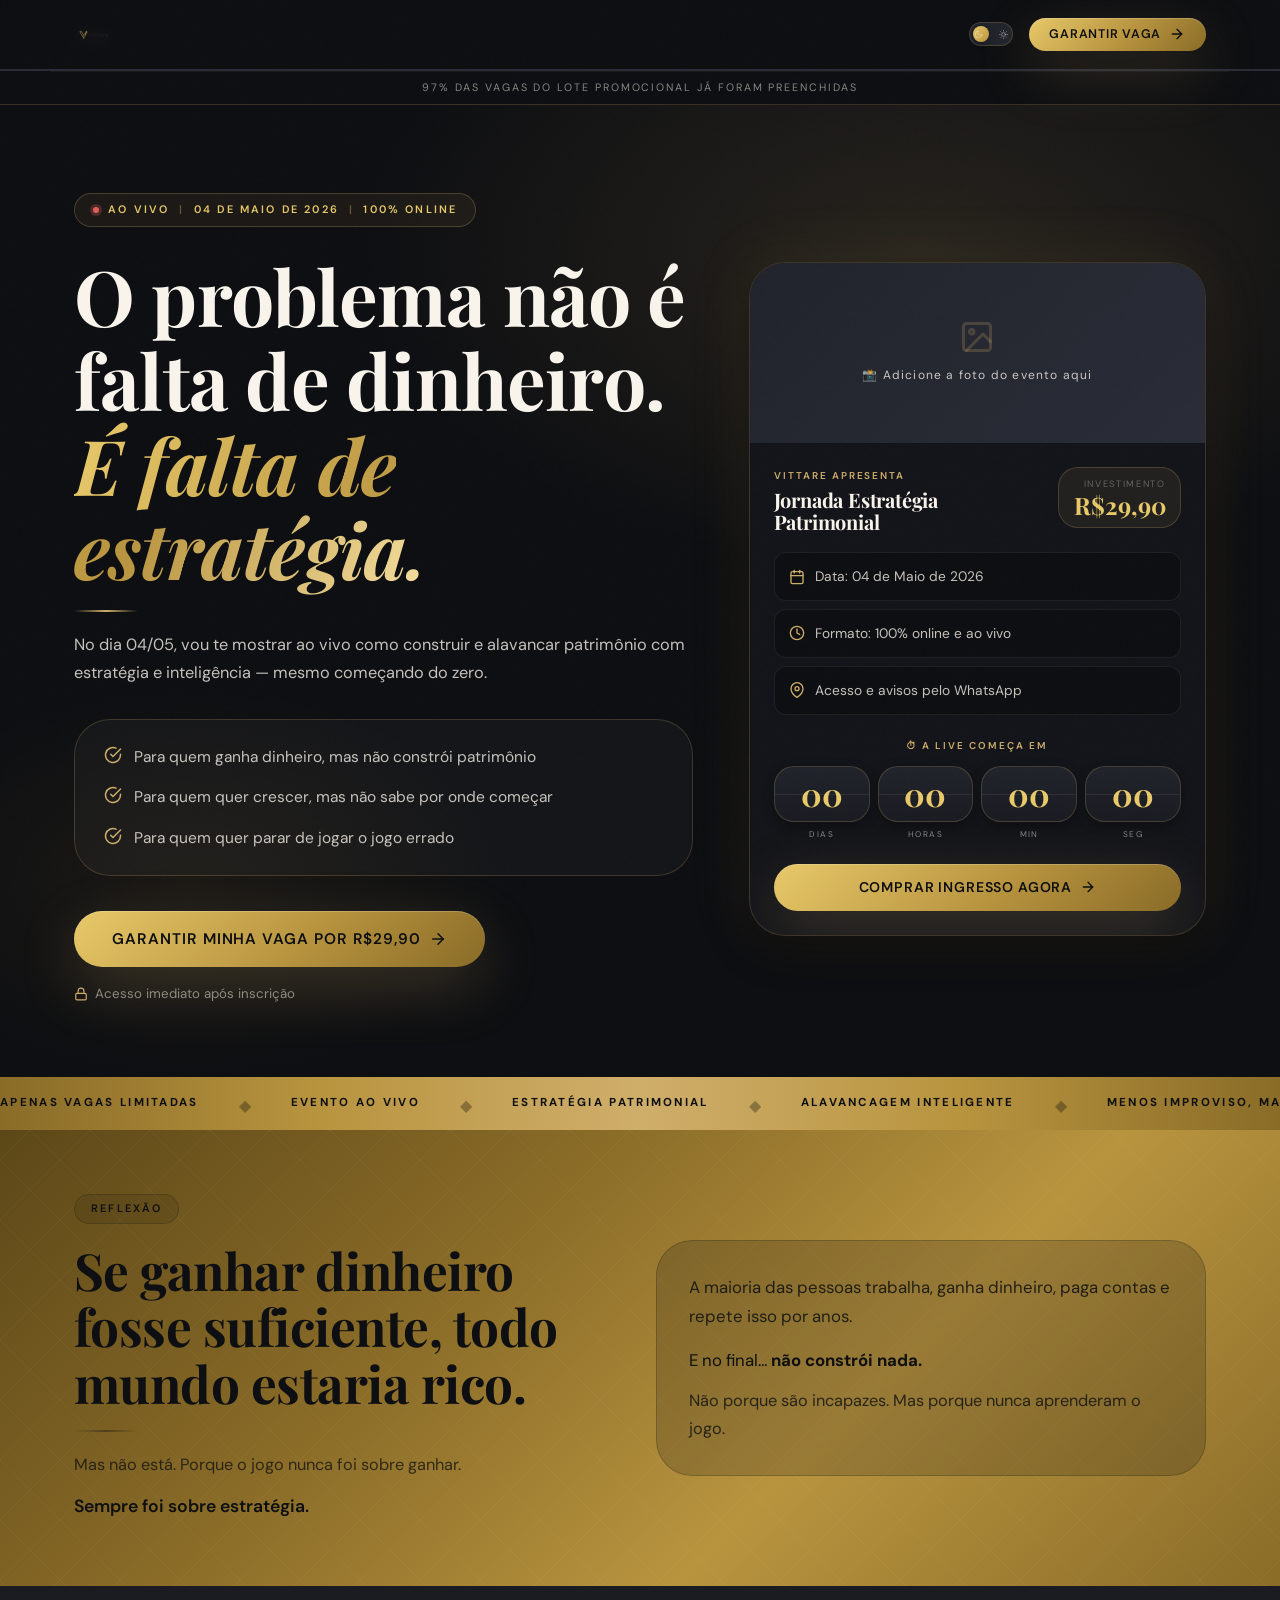
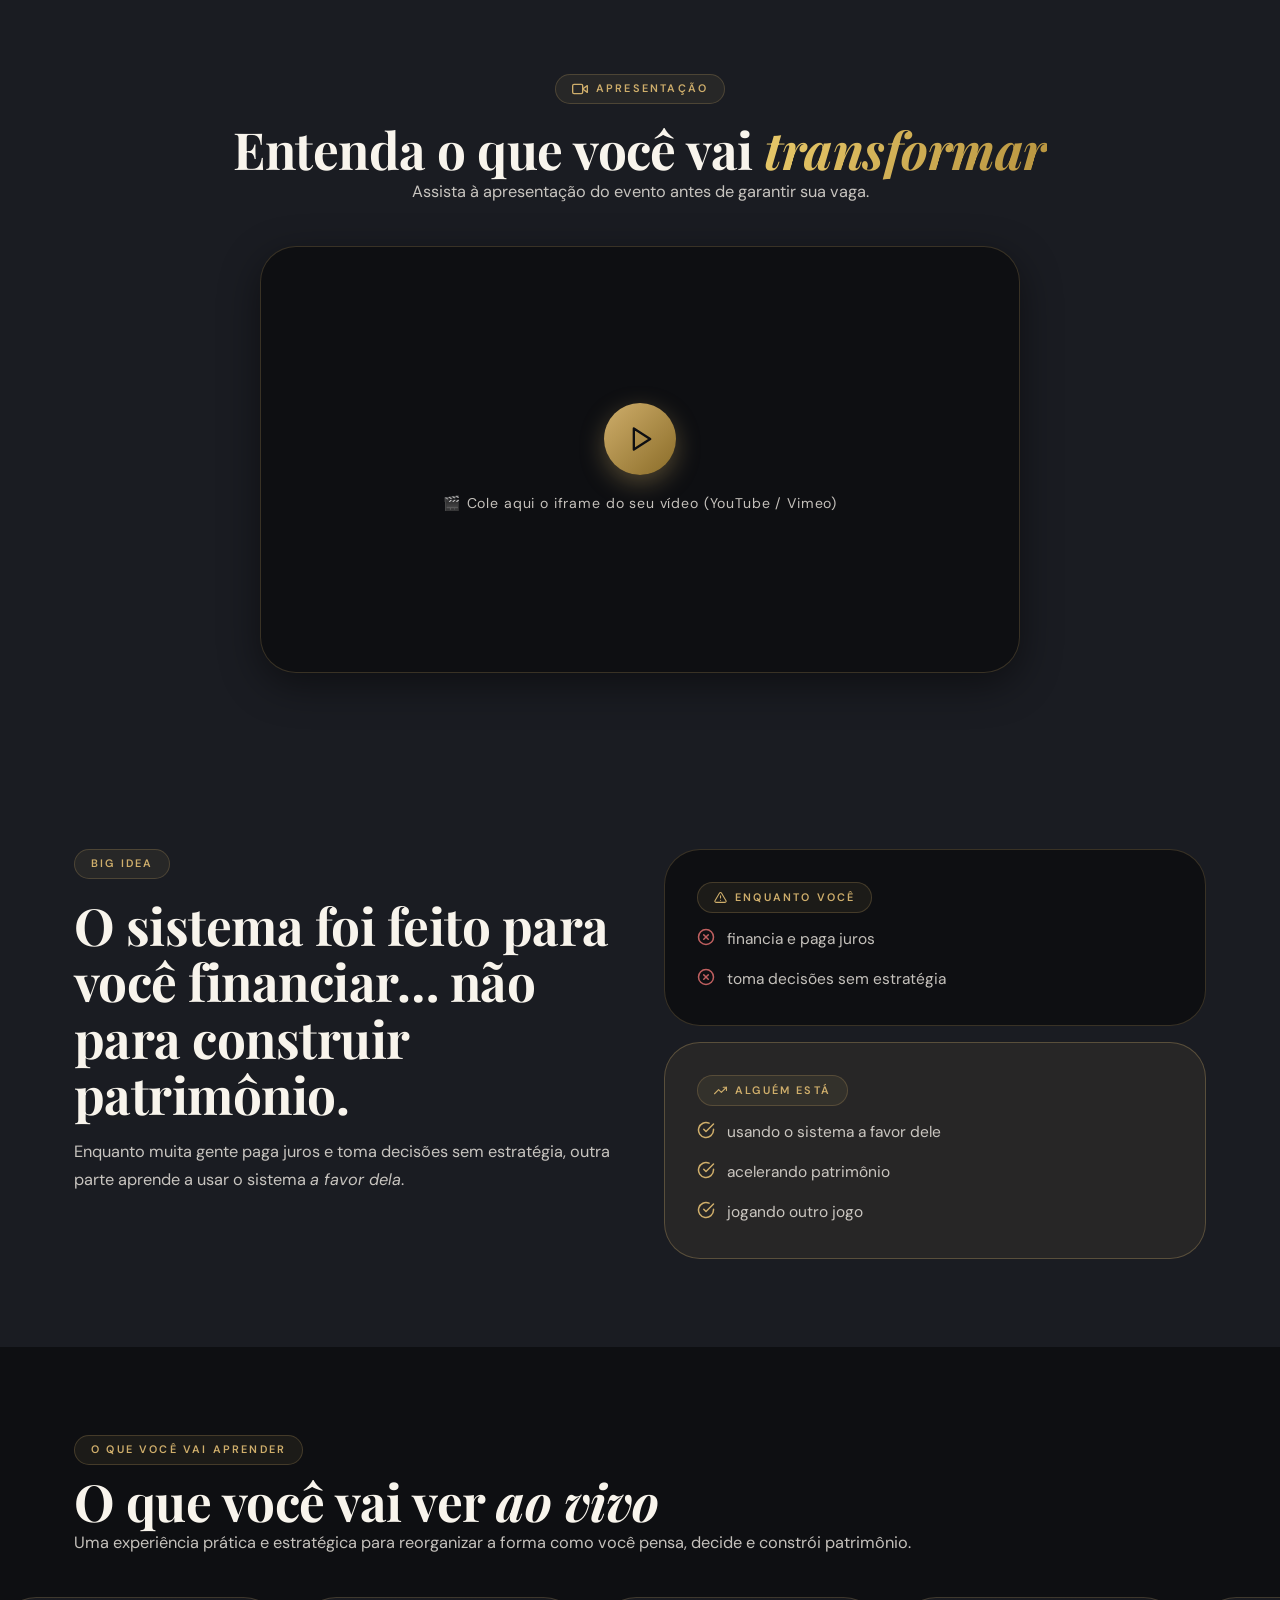
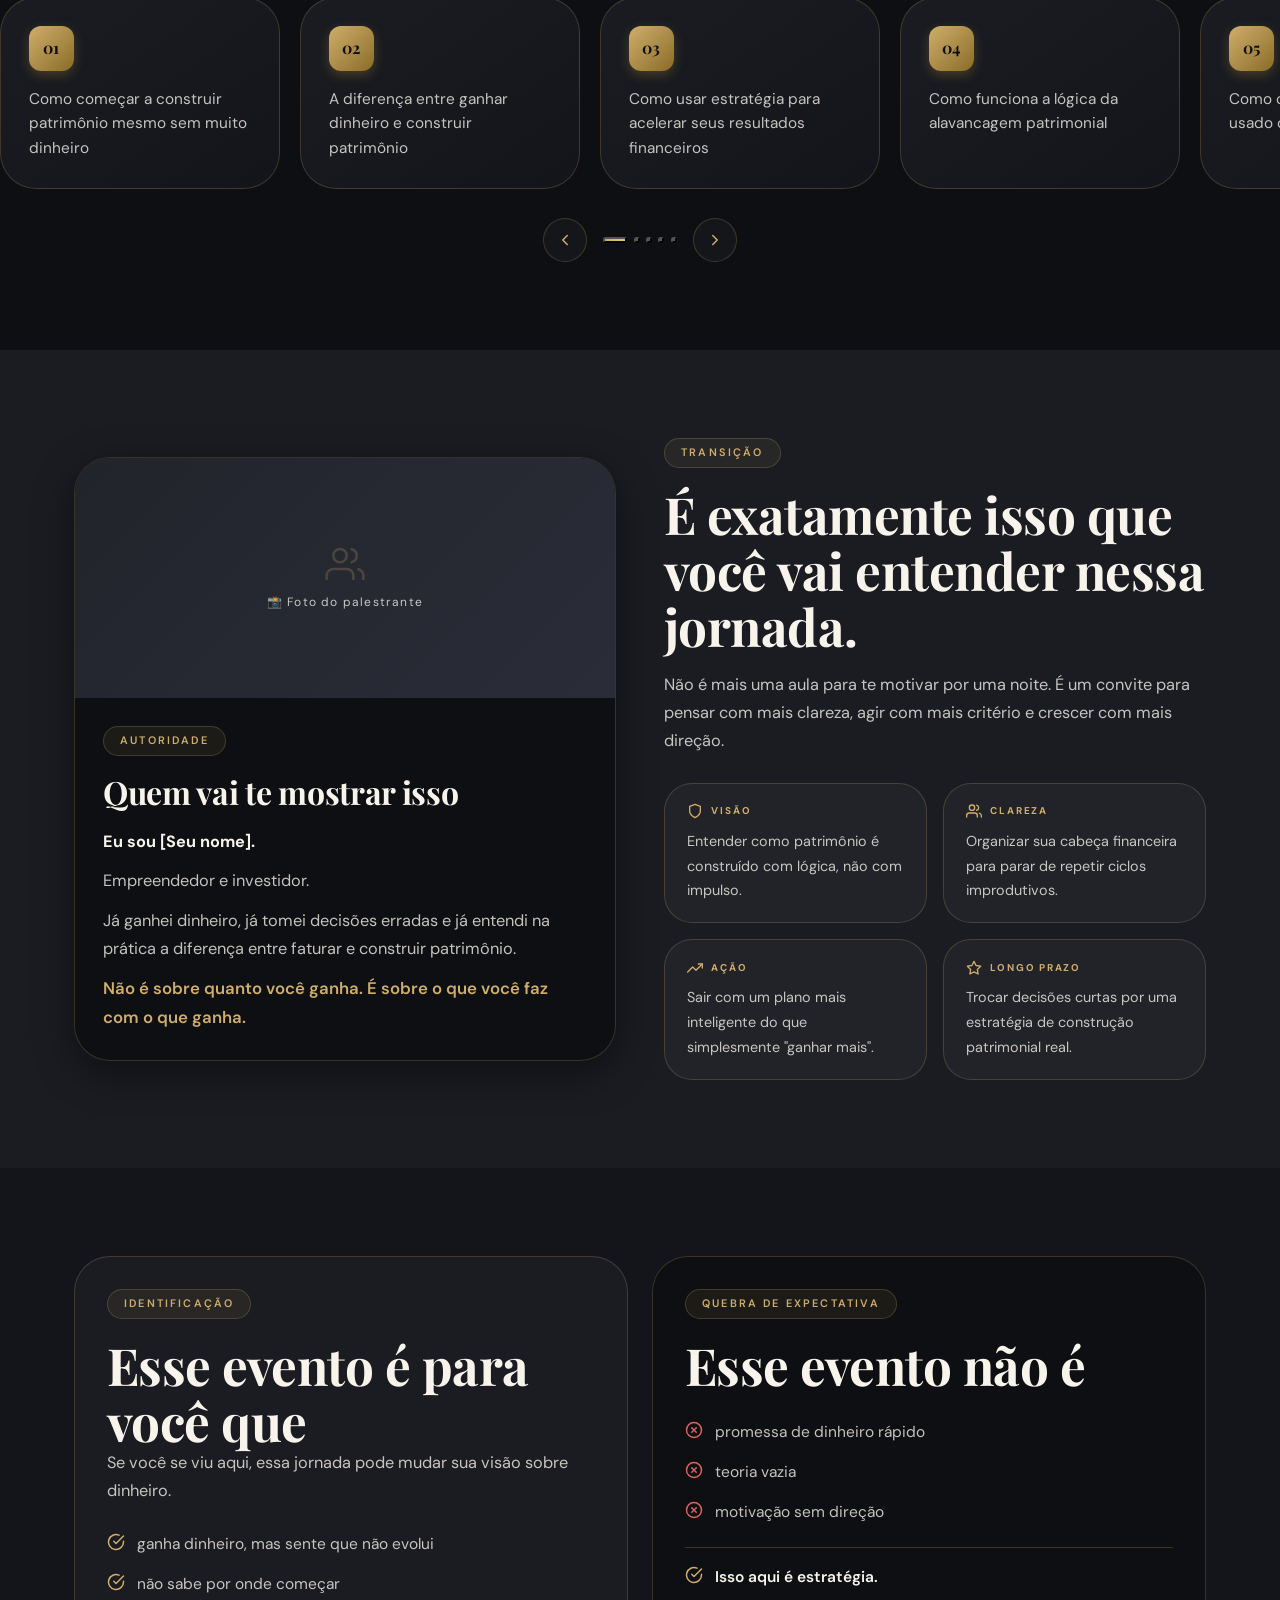
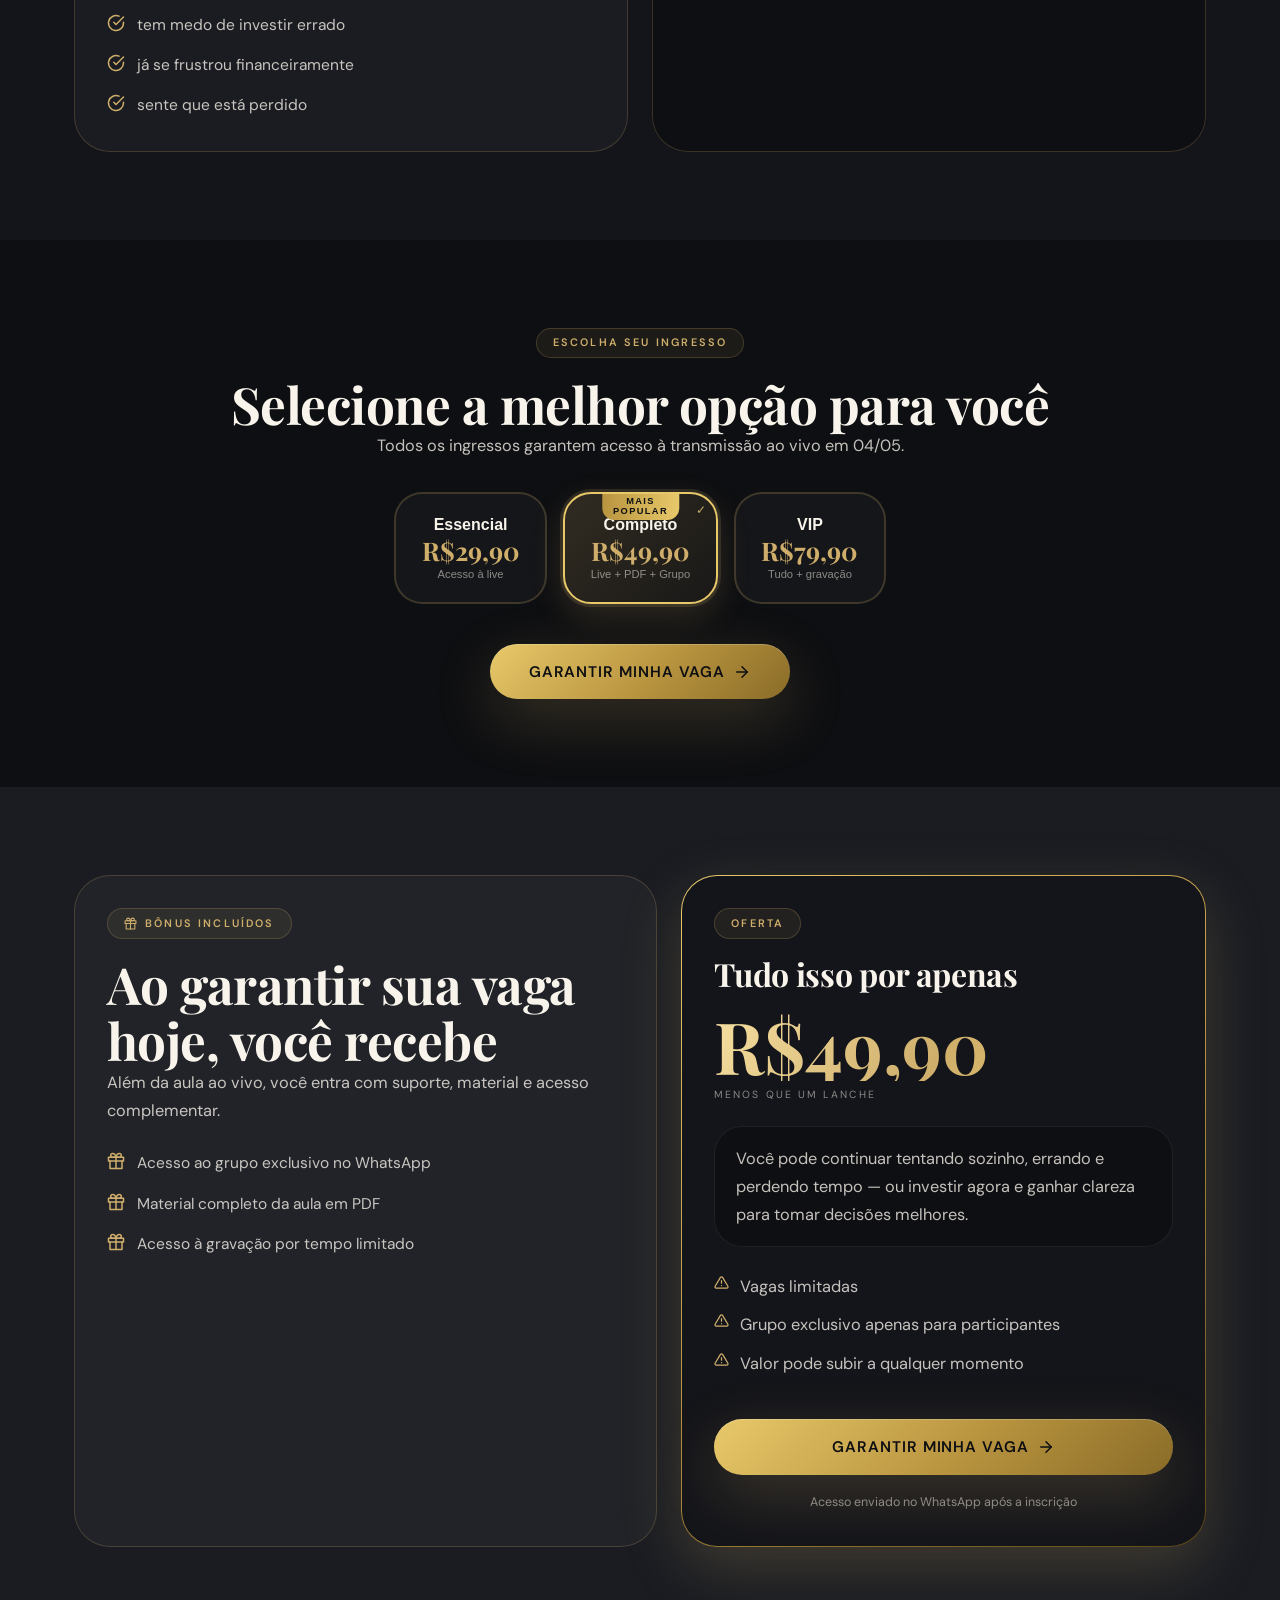
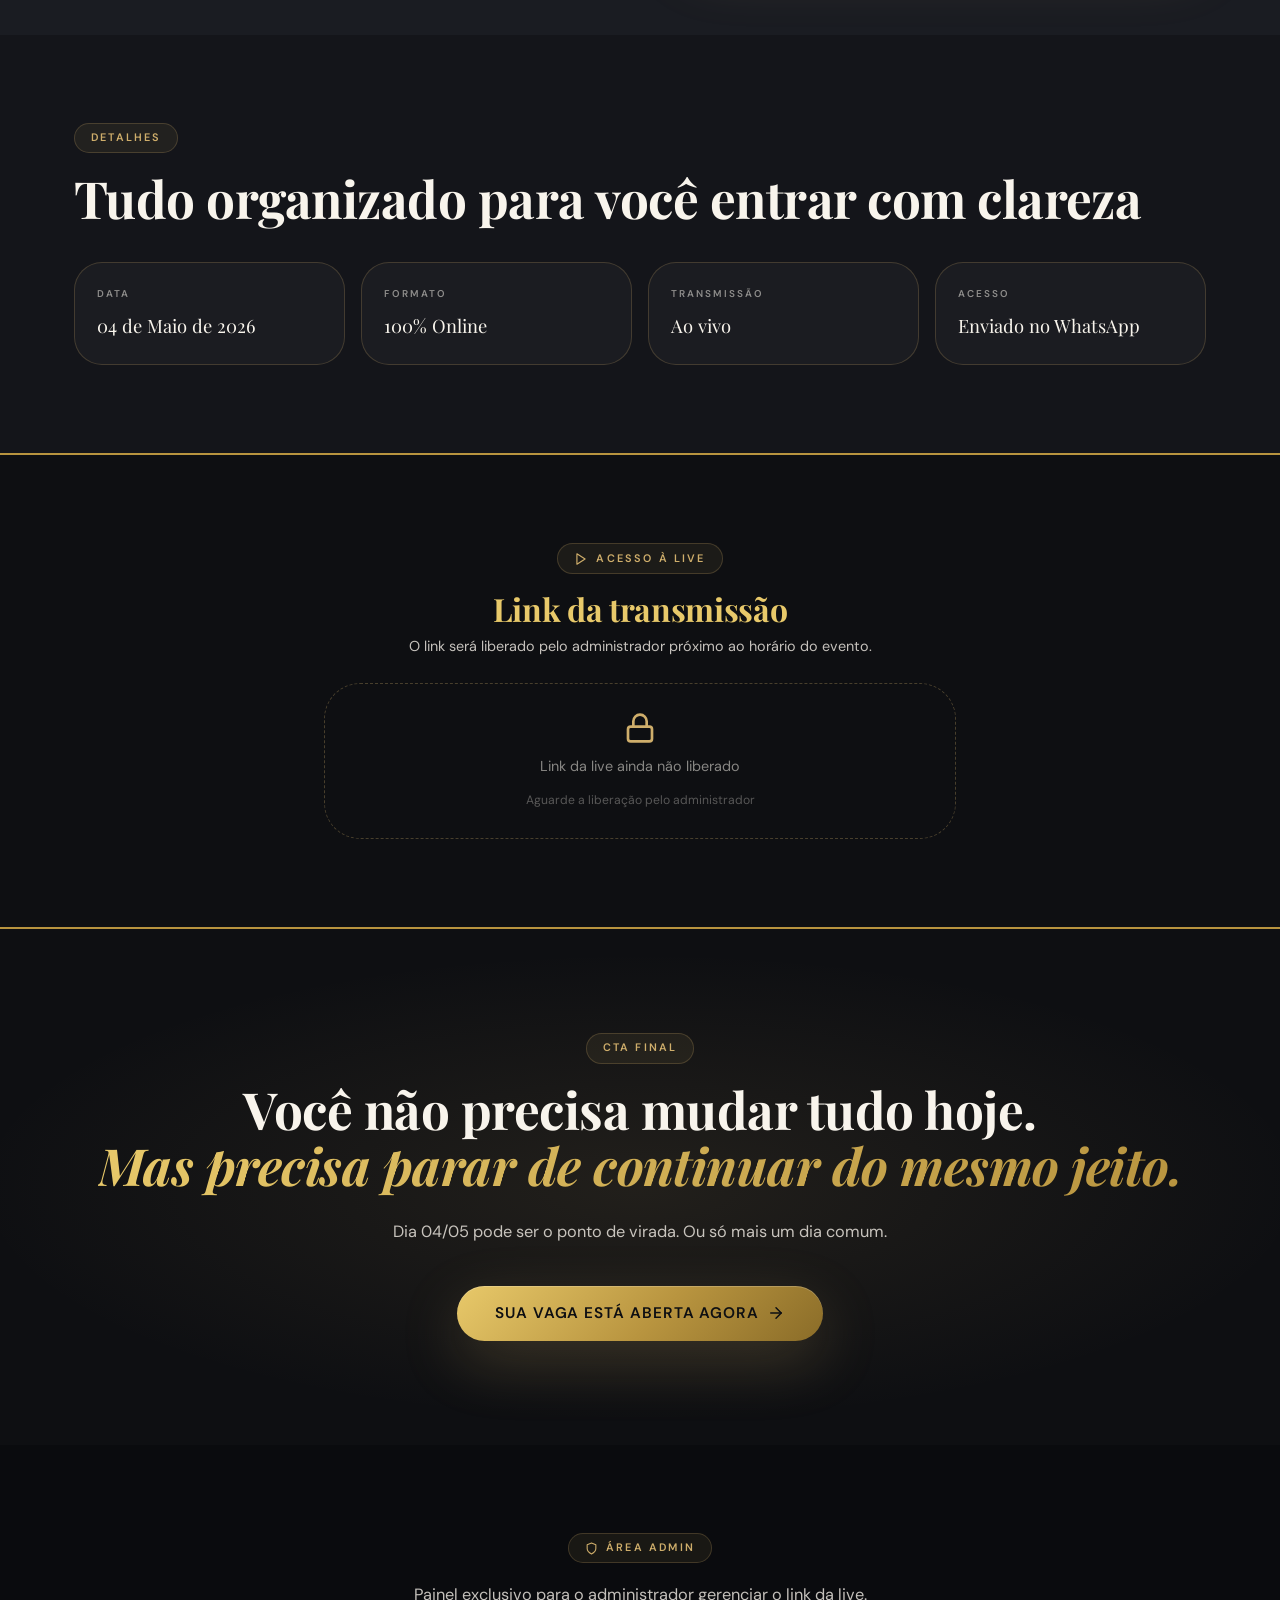
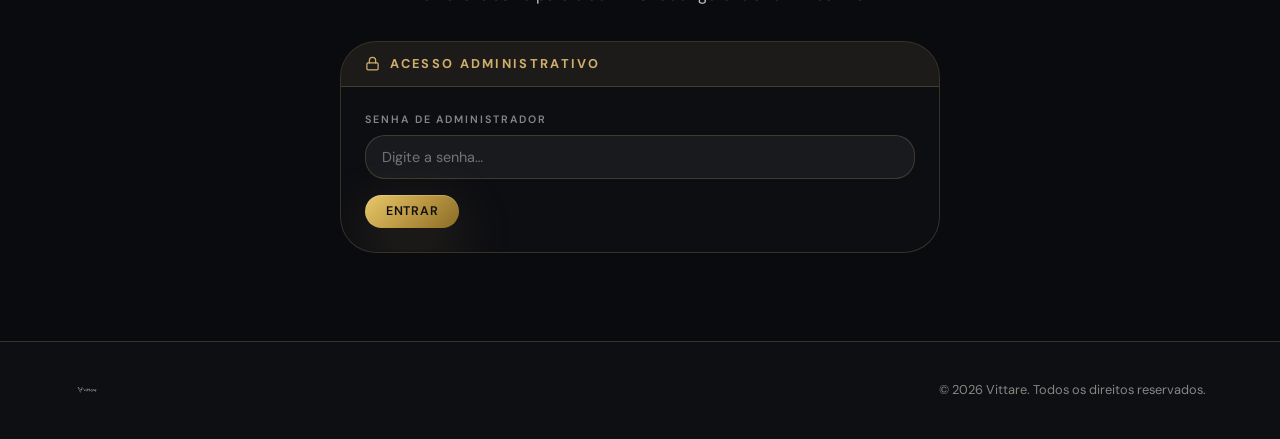
==== index.html @ 3bcf8855 "Site de Live vittare com css separado (s/Bug)" ====
<!DOCTYPE html>
<html lang="pt-BR" data-theme="dark">
<head>
  <meta charset="UTF-8"/>
  <meta name="viewport" content="width=device-width,initial-scale=1.0"/>
  <title>Jornada Estratégia Patrimonial — Vittare | 04 de Maio ao Vivo</title>
  <meta name="description" content="Aprenda ao vivo como construir e alavancar patrimônio com estratégia. 04 de Maio de 2026."/>
  <!-- =============================================
       🔖 FAVICON — coloque aqui o ícone da Vittare
       <link rel="icon" href="icone-vittare.png" type="image/png"/>
       ============================================= -->
  <link rel="icon" href="[data-uri]" type="image/png"/>
  <link rel="preconnect" href="https://fonts.googleapis.com"/>
  <link rel="preconnect" href="https://fonts.gstatic.com" crossorigin/>
  <link href="https://fonts.googleapis.com/css2?family=Playfair+Display:ital,wght@0,400;0,600;0,700;0,900;1,400;1,700&family=DM+Sans:wght@300;400;500;600&display=swap" rel="stylesheet"/>
  <link rel="stylesheet" href="styles.css"/>
</head>
<body>

<!-- ================================================================
     NAVBAR
     ================================================================ -->
<nav class="navbar" id="top">
  <div class="navbar__inner">
    <div class="navbar__logo-wrap">
      <!-- =============================================
           🖼️ LOGO — substituir src se necessário
           ============================================= -->
      <img src="[data-uri]" alt="Vittare" class="navbar__logo"/>
    </div>
    <div class="navbar__right">
      <!-- THEME TOGGLE -->
      <button class="theme-toggle" id="themeToggle" aria-label="Alternar tema" title="Modo claro / escuro">
        <div class="theme-toggle__icons">
          <svg viewBox="0 0 24 24" fill="none" stroke="currentColor" stroke-width="2" stroke-linecap="round" stroke-linejoin="round"><path d="M21 12.79A9 9 0 1 1 11.21 3 7 7 0 0 0 21 12.79z"/></svg>
          <svg viewBox="0 0 24 24" fill="none" stroke="currentColor" stroke-width="2" stroke-linecap="round" stroke-linejoin="round"><circle cx="12" cy="12" r="5"/><line x1="12" y1="1" x2="12" y2="3"/><line x1="12" y1="21" x2="12" y2="23"/><line x1="4.22" y1="4.22" x2="5.64" y2="5.64"/><line x1="18.36" y1="18.36" x2="19.78" y2="19.78"/><line x1="1" y1="12" x2="3" y2="12"/><line x1="21" y1="12" x2="23" y2="12"/><line x1="4.22" y1="19.78" x2="5.64" y2="18.36"/><line x1="18.36" y1="5.64" x2="19.78" y2="4.22"/></svg>
        </div>
      </button>
      <button class="btn btn--primary btn--sm" onclick="openModal()">
        Garantir vaga
        <svg width="16" height="16" viewBox="0 0 24 24" fill="none" stroke="currentColor" stroke-width="2" stroke-linecap="round" stroke-linejoin="round"><line x1="5" y1="12" x2="19" y2="12"/><polyline points="12 5 19 12 12 19"/></svg>
      </button>
    </div>
  </div>
  <div class="navbar__progress-bar"><div class="navbar__progress-fill" id="progressFill"></div></div>
  <div class="navbar__urgency">97% das vagas do lote promocional já foram preenchidas</div>
</nav>


<!-- ================================================================
     HERO
     ================================================================ -->
<section class="hero">
  <div class="container">
    <div class="hero__grid">

      <!-- LEFT -->
      <div class="anim-1">
        <div class="hero__badge">
          <span class="dot"></span>
          <span>Ao Vivo</span>
          <span style="opacity:.35">|</span>
          <span>04 de Maio de 2026</span>
          <span style="opacity:.35">|</span>
          <span>100% Online</span>
        </div>

        <h1>
          O problema não é falta de dinheiro.<br/>
          <em>É falta de estratégia.</em>
        </h1>

        <div class="divider-gold"></div>

        <p>No dia 04/05, vou te mostrar ao vivo como construir e alavancar patrimônio com estratégia e inteligência — mesmo começando do zero.</p>

        <div class="hero__bullets">
          <div class="bullet-item"><svg width="16" height="16" viewBox="0 0 24 24" fill="none" stroke="currentColor" stroke-width="2" stroke-linecap="round" stroke-linejoin="round"><path d="M22 11.08V12a10 10 0 1 1-5.93-9.14"/><polyline points="22 4 12 14.01 9 11.01"/></svg> <p>Para quem ganha dinheiro, mas não constrói patrimônio</p></div>
          <div class="bullet-item"><svg width="16" height="16" viewBox="0 0 24 24" fill="none" stroke="currentColor" stroke-width="2" stroke-linecap="round" stroke-linejoin="round"><path d="M22 11.08V12a10 10 0 1 1-5.93-9.14"/><polyline points="22 4 12 14.01 9 11.01"/></svg> <p>Para quem quer crescer, mas não sabe por onde começar</p></div>
          <div class="bullet-item"><svg width="16" height="16" viewBox="0 0 24 24" fill="none" stroke="currentColor" stroke-width="2" stroke-linecap="round" stroke-linejoin="round"><path d="M22 11.08V12a10 10 0 1 1-5.93-9.14"/><polyline points="22 4 12 14.01 9 11.01"/></svg> <p>Para quem quer parar de jogar o jogo errado</p></div>
        </div>

        <div class="hero__cta-row">
          <button class="btn btn--primary btn--lg" onclick="openModal()">
            GARANTIR MINHA VAGA POR R$29,90
            <svg width="18" height="18" viewBox="0 0 24 24" fill="none" stroke="currentColor" stroke-width="2" stroke-linecap="round" stroke-linejoin="round"><line x1="5" y1="12" x2="19" y2="12"/><polyline points="12 5 19 12 12 19"/></svg>
          </button>
          <span class="hero__lock">
            <svg width="14" height="14" viewBox="0 0 24 24" fill="none" stroke="currentColor" stroke-width="2" stroke-linecap="round" stroke-linejoin="round"><rect x="3" y="11" width="18" height="11" rx="2" ry="2"/><path d="M7 11V7a5 5 0 0 1 10 0v4"/></svg>
            Acesso imediato após inscrição
          </span>
        </div>
      </div>

      <!-- RIGHT: Event Card -->
      <div class="anim-3">
        <div class="event-card">
          <!-- =============================================
               📸 FOTO DO EVENTO
               Substitua o placeholder pela imagem real:
               <img src="foto-evento.jpg" alt="Evento Vittare" style="width:100%;height:100%;object-fit:cover"/>
               ============================================= -->
          <div class="event-card__media">
            <div class="event-card__media-placeholder">
              <svg width="36" height="36" viewBox="0 0 24 24" fill="none" stroke="currentColor" stroke-width="2" stroke-linecap="round" stroke-linejoin="round"><rect x="3" y="3" width="18" height="18" rx="2" ry="2"/><circle cx="8.5" cy="8.5" r="1.5"/><polyline points="21 15 16 10 5 21"/></svg>
              <p>📸 Adicione a foto do evento aqui</p>
            </div>
          </div>

          <div class="event-card__body">
            <div class="event-card__header">
              <div>
                <p class="event-card__name">Vittare apresenta</p>
                <h3 class="event-card__title">Jornada Estratégia Patrimonial</h3>
              </div>
              <div class="event-card__price-box">
                <p class="event-card__price-lbl">Investimento</p>
                <p class="event-card__price-val">R$29,90</p>
              </div>
            </div>

            <div class="event-card__details">
              <div class="event-card__detail"><svg width="16" height="16" viewBox="0 0 24 24" fill="none" stroke="currentColor" stroke-width="2" stroke-linecap="round" stroke-linejoin="round"><rect x="3" y="4" width="18" height="18" rx="2" ry="2"/><line x1="16" y1="2" x2="16" y2="6"/><line x1="8" y1="2" x2="8" y2="6"/><line x1="3" y1="10" x2="21" y2="10"/></svg> Data: 04 de Maio de 2026</div>
              <div class="event-card__detail"><svg width="16" height="16" viewBox="0 0 24 24" fill="none" stroke="currentColor" stroke-width="2" stroke-linecap="round" stroke-linejoin="round"><circle cx="12" cy="12" r="10"/><polyline points="12 6 12 12 16 14"/></svg> Formato: 100% online e ao vivo</div>
              <div class="event-card__detail"><svg width="16" height="16" viewBox="0 0 24 24" fill="none" stroke="currentColor" stroke-width="2" stroke-linecap="round" stroke-linejoin="round"><path d="M21 10c0 7-9 13-9 13s-9-6-9-13a9 9 0 0 1 18 0z"/><circle cx="12" cy="10" r="3"/></svg> Acesso e avisos pelo WhatsApp</div>
            </div>

            <!-- COUNTDOWN -->
            <div class="countdown-wrap">
              <p class="countdown-lbl">⏱ A live começa em</p>
              <div class="countdown">
                <div class="cd-unit">
                  <div class="cd-card"><span class="cd-num" id="cd-days">00</span></div>
                  <span class="cd-lbl">Dias</span>
                </div>
                <div class="cd-unit">
                  <div class="cd-card"><span class="cd-num" id="cd-hours">00</span></div>
                  <span class="cd-lbl">Horas</span>
                </div>
                <div class="cd-unit">
                  <div class="cd-card"><span class="cd-num" id="cd-mins">00</span></div>
                  <span class="cd-lbl">Min</span>
                </div>
                <div class="cd-unit">
                  <div class="cd-card"><span class="cd-num" id="cd-secs">00</span></div>
                  <span class="cd-lbl">Seg</span>
                </div>
              </div>
            </div>

            <button class="btn btn--primary btn--full" onclick="openModal()">
              Comprar ingresso agora
              <svg width="16" height="16" viewBox="0 0 24 24" fill="none" stroke="currentColor" stroke-width="2" stroke-linecap="round" stroke-linejoin="round"><line x1="5" y1="12" x2="19" y2="12"/><polyline points="12 5 19 12 12 19"/></svg>
            </button>
          </div>
        </div>
      </div>

    </div>
  </div>
</section>


<!-- ================================================================
     TICKER
     ================================================================ -->
<div class="ticker">
  <div class="ticker__track">
    <span class="ticker__item">Apenas vagas limitadas</span><span class="ticker__sep">◆</span>
    <span class="ticker__item">Evento ao vivo</span><span class="ticker__sep">◆</span>
    <span class="ticker__item">Estratégia patrimonial</span><span class="ticker__sep">◆</span>
    <span class="ticker__item">Alavancagem inteligente</span><span class="ticker__sep">◆</span>
    <span class="ticker__item">Menos improviso, mais clareza</span><span class="ticker__sep">◆</span>
    <span class="ticker__item">Apenas vagas limitadas</span><span class="ticker__sep">◆</span>
    <span class="ticker__item">Evento ao vivo</span><span class="ticker__sep">◆</span>
    <span class="ticker__item">Estratégia patrimonial</span><span class="ticker__sep">◆</span>
    <span class="ticker__item">Alavancagem inteligente</span><span class="ticker__sep">◆</span>
    <span class="ticker__item">Menos improviso, mais clareza</span><span class="ticker__sep">◆</span>
  </div>
</div>


<!-- ================================================================
     BREAK + REVELATION (gold band)
     ================================================================ -->
<section class="gold-band reveal">
  <div class="container" style="position:relative;">
    <div style="display:grid;gap:2rem;align-items:center;" class="break-grid">
      <div>
        <span class="eyebrow">Reflexão</span>
        <h2>Se ganhar dinheiro fosse suficiente, todo mundo estaria rico.</h2>
        <div class="divider-gold" style="background:linear-gradient(90deg,transparent,rgba(14,15,18,0.4),transparent);margin:1.2rem 0;"></div>
        <p>Mas não está. Porque o jogo nunca foi sobre ganhar.</p>
        <p style="margin-top:.75rem;font-size:1.1rem;font-weight:600;color:var(--bg-0);">Sempre foi sobre estratégia.</p>
      </div>
      <div style="background:rgba(14,15,18,0.18);border:1px solid rgba(14,15,18,0.2);border-radius:var(--r-xl);padding:2rem;">
        <p style="color:rgba(14,15,18,0.85);font-size:1.05rem;line-height:1.75;">A maioria das pessoas trabalha, ganha dinheiro, paga contas e repete isso por anos.</p>
        <p style="margin-top:.9rem;color:var(--bg-0);font-size:1.05rem;">E no final… <strong>não constrói nada.</strong></p>
        <p style="margin-top:.75rem;color:rgba(14,15,18,0.8);">Não porque são incapazes. Mas porque nunca aprenderam o jogo.</p>
      </div>
    </div>
  </div>
</section>
<style>.break-grid{display:grid;gap:2rem;}@media(min-width:1024px){.break-grid{grid-template-columns:1fr 1fr;}}</style>


<!-- ================================================================
     VIDEO SECTION
     ================================================================ -->
<section class="video-section reveal">
  <div class="container" style="text-align:center;">
    <span class="eyebrow"><svg width="16" height="16" viewBox="0 0 24 24" fill="none" stroke="currentColor" stroke-width="2" stroke-linecap="round" stroke-linejoin="round"><polygon points="23 7 16 12 23 17 23 7"/><rect x="1" y="5" width="15" height="14" rx="2" ry="2"/></svg> Apresentação</span>
    <h2>Entenda o que você vai <em style="font-style:italic;background:linear-gradient(110deg,var(--gold-300),var(--gold-500));-webkit-background-clip:text;-webkit-text-fill-color:transparent;background-clip:text;">transformar</em></h2>
    <p>Assista à apresentação do evento antes de garantir sua vaga.</p>

    <div class="video-wrap">
      <!-- =============================================
           🎬 VÍDEO DO EVENTO
           Descomente e cole seu iframe:
           <iframe
             src="https://www.youtube.com/embed/SEU_ID_AQUI?rel=0&modestbranding=1"
             title="Vittare — Jornada Estratégia Patrimonial"
             allow="accelerometer; autoplay; clipboard-write; encrypted-media; gyroscope; picture-in-picture"
             allowfullscreen>
           </iframe>
           ============================================= -->
      <div class="video-placeholder">
        <div class="video-placeholder__btn">
          <svg viewBox="0 0 24 24" fill="none" stroke="currentColor" stroke-width="2" stroke-linecap="round" stroke-linejoin="round"><polygon points="5 3 19 12 5 21 5 3"/></svg>
        </div>
        <p>🎬 Cole aqui o iframe do seu vídeo (YouTube / Vimeo)</p>
      </div>
    </div>
  </div>
</section>


<!-- ================================================================
     BIG IDEA
     ================================================================ -->
<section style="background:var(--bg-2);">
  <div class="container">
    <div style="display:grid;gap:3rem;align-items:start;" class="break-grid">
      <div class="reveal">
        <span class="eyebrow">Big Idea</span>
        <h2>O sistema foi feito para você financiar… não para construir patrimônio.</h2>
        <p style="margin-top:1rem;">Enquanto muita gente paga juros e toma decisões sem estratégia, outra parte aprende a usar o sistema <em>a favor dela</em>.</p>
      </div>
      <div style="display:grid;gap:1rem;" class="reveal delay-2">
        <div class="card card--dark">
          <p class="eyebrow" style="margin-bottom:.8rem;"><svg width="13" height="13" viewBox="0 0 24 24" fill="none" stroke="currentColor" stroke-width="2" stroke-linecap="round" stroke-linejoin="round"><path d="M10.29 3.86L1.82 18a2 2 0 0 0 1.71 3h16.94a2 2 0 0 0 1.71-3L13.71 3.86a2 2 0 0 0-3.42 0z"/><line x1="12" y1="9" x2="12" y2="13"/><line x1="12" y1="17" x2="12.01" y2="17"/></svg> Enquanto você</p>
          <div class="bullet-list" style="margin-top:0;">
            <div class="bullet-item"><svg width="16" height="16" viewBox="0 0 24 24" fill="none" stroke="currentColor" stroke-width="2" stroke-linecap="round" stroke-linejoin="round" style="color:#c06060;flex-shrink:0"><circle cx="12" cy="12" r="10"/><line x1="15" y1="9" x2="9" y2="15"/><line x1="9" y1="9" x2="15" y2="15"/></svg><p>financia e paga juros</p></div>
            <div class="bullet-item"><svg width="16" height="16" viewBox="0 0 24 24" fill="none" stroke="currentColor" stroke-width="2" stroke-linecap="round" stroke-linejoin="round" style="color:#c06060;flex-shrink:0"><circle cx="12" cy="12" r="10"/><line x1="15" y1="9" x2="9" y2="15"/><line x1="9" y1="9" x2="15" y2="15"/></svg><p>toma decisões sem estratégia</p></div>
          </div>
        </div>
        <div class="card" style="border-color:rgba(207,174,107,0.3);background:rgba(207,174,107,0.07);">
          <p class="eyebrow" style="margin-bottom:.8rem;"><svg width="13" height="13" viewBox="0 0 24 24" fill="none" stroke="currentColor" stroke-width="2" stroke-linecap="round" stroke-linejoin="round"><polyline points="23 6 13.5 15.5 8.5 10.5 1 18"/><polyline points="17 6 23 6 23 12"/></svg> Alguém está</p>
          <div class="bullet-list" style="margin-top:0;">
            <div class="bullet-item"><svg width="16" height="16" viewBox="0 0 24 24" fill="none" stroke="currentColor" stroke-width="2" stroke-linecap="round" stroke-linejoin="round"><path d="M22 11.08V12a10 10 0 1 1-5.93-9.14"/><polyline points="22 4 12 14.01 9 11.01"/></svg> <p>usando o sistema a favor dele</p></div>
            <div class="bullet-item"><svg width="16" height="16" viewBox="0 0 24 24" fill="none" stroke="currentColor" stroke-width="2" stroke-linecap="round" stroke-linejoin="round"><path d="M22 11.08V12a10 10 0 1 1-5.93-9.14"/><polyline points="22 4 12 14.01 9 11.01"/></svg> <p>acelerando patrimônio</p></div>
            <div class="bullet-item"><svg width="16" height="16" viewBox="0 0 24 24" fill="none" stroke="currentColor" stroke-width="2" stroke-linecap="round" stroke-linejoin="round"><path d="M22 11.08V12a10 10 0 1 1-5.93-9.14"/><polyline points="22 4 12 14.01 9 11.01"/></svg> <p>jogando outro jogo</p></div>
          </div>
        </div>
      </div>
    </div>
  </div>
</section>


<!-- ================================================================
     LEARN CAROUSEL
     ================================================================ -->
<section class="carousel-section">
  <div class="container">
    <div class="reveal">
      <span class="eyebrow">O que você vai aprender</span>
      <h2>O que você vai ver <em style="font-style:italic;">ao vivo</em></h2>
      <p>Uma experiência prática e estratégica para reorganizar a forma como você pensa, decide e constrói patrimônio.</p>
    </div>
  </div>

  <div class="carousel-track-wrap" id="carouselWrap">
    <div class="carousel-track" id="carouselTrack">
      
      <div class="learn-card">
        <div class="learn-card__num">01</div>
        <p>Como começar a construir patrimônio mesmo sem muito dinheiro</p>
      </div>
      <div class="learn-card">
        <div class="learn-card__num">02</div>
        <p>A diferença entre ganhar dinheiro e construir patrimônio</p>
      </div>
      <div class="learn-card">
        <div class="learn-card__num">03</div>
        <p>Como usar estratégia para acelerar seus resultados financeiros</p>
      </div>
      <div class="learn-card">
        <div class="learn-card__num">04</div>
        <p>Como funciona a lógica da alavancagem patrimonial</p>
      </div>
      <div class="learn-card">
        <div class="learn-card__num">05</div>
        <p>Como o consórcio pode ser usado de forma inteligente</p>
      </div>
      <div class="learn-card">
        <div class="learn-card__num">06</div>
        <p>Os erros que mantêm pessoas estagnadas por anos</p>
      </div>
      <div class="learn-card">
        <div class="learn-card__num">07</div>
        <p>Como tomar decisões financeiras com mais segurança e clareza</p>
      </div>
      <div class="learn-card">
        <div class="learn-card__num">08</div>
        <p>Como parar de jogar o jogo errado</p>
      </div>
    </div>
  </div>

  <div class="container">
    <div class="carousel-controls">
      <button class="carousel-btn" id="carPrev" aria-label="Anterior">
        <svg viewBox="0 0 24 24" fill="none" stroke="currentColor" stroke-width="2" stroke-linecap="round" stroke-linejoin="round"><polyline points="15 18 9 12 15 6"/></svg>
      </button>
      <div class="carousel-dots" id="carDots"></div>
      <button class="carousel-btn" id="carNext" aria-label="Próximo">
        <svg viewBox="0 0 24 24" fill="none" stroke="currentColor" stroke-width="2" stroke-linecap="round" stroke-linejoin="round"><polyline points="9 18 15 12 9 6"/></svg>
      </button>
    </div>
  </div>
</section>


<!-- ================================================================
     AUTHORITY
     ================================================================ -->
<section style="background:var(--bg-2);">
  <div class="container">
    <div class="authority-grid">
      <div class="speaker-card reveal">
        <!-- =============================================
             📸 FOTO DO PALESTRANTE
             Substitua o placeholder:
             <img src="foto-palestrante.jpg"
                  alt="[Seu nome]"
                  style="width:100%;height:100%;object-fit:cover;object-position:top"/>
             ============================================= -->
        <div class="speaker-card__photo">
          <svg viewBox="0 0 24 24" fill="none" stroke="currentColor" stroke-width="1.5" stroke-linecap="round" stroke-linejoin="round"><path d="M17 21v-2a4 4 0 0 0-4-4H5a4 4 0 0 0-4 4v2"/><circle cx="9" cy="7" r="4"/><path d="M23 21v-2a4 4 0 0 0-3-3.87"/><path d="M16 3.13a4 4 0 0 1 0 7.75"/></svg>
          <p style="font-size:.75rem;letter-spacing:.1em;">📸 Foto do palestrante</p>
        </div>
        <div class="speaker-card__body">
          <span class="eyebrow">Autoridade</span>
          <h3>Quem vai te mostrar isso</h3>
          <div style="margin-top:1.2rem;display:flex;flex-direction:column;gap:.7rem;">
            <p><strong style="color:var(--text-h);">Eu sou [Seu nome].</strong></p>
            <p>Empreendedor e investidor.</p>
            <p>Já ganhei dinheiro, já tomei decisões erradas e já entendi na prática a diferença entre faturar e construir patrimônio.</p>
            <p style="font-size:1.05rem;font-weight:600;color:var(--gold-400);">Não é sobre quanto você ganha. É sobre o que você faz com o que ganha.</p>
          </div>
        </div>
      </div>

      <div class="reveal delay-2">
        <span class="eyebrow">Transição</span>
        <h2>É exatamente isso que você vai entender nessa jornada.</h2>
        <p style="margin-top:1rem;">Não é mais uma aula para te motivar por uma noite. É um convite para pensar com mais clareza, agir com mais critério e crescer com mais direção.</p>
        <div class="mini-cards">
          <div class="mini-card"><div class="mini-card__icon"><svg width="16" height="16" viewBox="0 0 24 24" fill="none" stroke="currentColor" stroke-width="2" stroke-linecap="round" stroke-linejoin="round"><path d="M12 22s8-4 8-10V5l-8-3-8 3v7c0 6 8 10 8 10z"/></svg><span class="mini-card__icon-lbl">Visão</span></div><p>Entender como patrimônio é construído com lógica, não com impulso.</p></div>
          <div class="mini-card"><div class="mini-card__icon"><svg width="16" height="16" viewBox="0 0 24 24" fill="none" stroke="currentColor" stroke-width="2" stroke-linecap="round" stroke-linejoin="round"><path d="M17 21v-2a4 4 0 0 0-4-4H5a4 4 0 0 0-4 4v2"/><circle cx="9" cy="7" r="4"/><path d="M23 21v-2a4 4 0 0 0-3-3.87"/><path d="M16 3.13a4 4 0 0 1 0 7.75"/></svg><span class="mini-card__icon-lbl">Clareza</span></div><p>Organizar sua cabeça financeira para parar de repetir ciclos improdutivos.</p></div>
          <div class="mini-card"><div class="mini-card__icon"><svg width="16" height="16" viewBox="0 0 24 24" fill="none" stroke="currentColor" stroke-width="2" stroke-linecap="round" stroke-linejoin="round"><polyline points="23 6 13.5 15.5 8.5 10.5 1 18"/><polyline points="17 6 23 6 23 12"/></svg><span class="mini-card__icon-lbl">Ação</span></div><p>Sair com um plano mais inteligente do que simplesmente "ganhar mais".</p></div>
          <div class="mini-card"><div class="mini-card__icon"><svg width="16" height="16" viewBox="0 0 24 24" fill="none" stroke="currentColor" stroke-width="2" stroke-linecap="round" stroke-linejoin="round"><polygon points="12 2 15.09 8.26 22 9.27 17 14.14 18.18 21.02 12 17.77 5.82 21.02 7 14.14 2 9.27 8.91 8.26 12 2"/></svg><span class="mini-card__icon-lbl">Longo prazo</span></div><p>Trocar decisões curtas por uma estratégia de construção patrimonial real.</p></div>
        </div>
      </div>
    </div>
  </div>
</section>


<!-- ================================================================
     AUDIENCE + NEGATIVE
     ================================================================ -->
<section>
  <div class="container">
    <div class="dual-grid">
      <div class="card reveal">
        <span class="eyebrow">Identificação</span>
        <h2>Esse evento é para você que</h2>
        <p>Se você se viu aqui, essa jornada pode mudar sua visão sobre dinheiro.</p>
        <div class="bullet-list">
          <div class="bullet-item"><svg width="16" height="16" viewBox="0 0 24 24" fill="none" stroke="currentColor" stroke-width="2" stroke-linecap="round" stroke-linejoin="round"><path d="M22 11.08V12a10 10 0 1 1-5.93-9.14"/><polyline points="22 4 12 14.01 9 11.01"/></svg> <p>ganha dinheiro, mas sente que não evolui</p></div>
          <div class="bullet-item"><svg width="16" height="16" viewBox="0 0 24 24" fill="none" stroke="currentColor" stroke-width="2" stroke-linecap="round" stroke-linejoin="round"><path d="M22 11.08V12a10 10 0 1 1-5.93-9.14"/><polyline points="22 4 12 14.01 9 11.01"/></svg> <p>não sabe por onde começar</p></div>
          <div class="bullet-item"><svg width="16" height="16" viewBox="0 0 24 24" fill="none" stroke="currentColor" stroke-width="2" stroke-linecap="round" stroke-linejoin="round"><path d="M22 11.08V12a10 10 0 1 1-5.93-9.14"/><polyline points="22 4 12 14.01 9 11.01"/></svg> <p>tem medo de investir errado</p></div>
          <div class="bullet-item"><svg width="16" height="16" viewBox="0 0 24 24" fill="none" stroke="currentColor" stroke-width="2" stroke-linecap="round" stroke-linejoin="round"><path d="M22 11.08V12a10 10 0 1 1-5.93-9.14"/><polyline points="22 4 12 14.01 9 11.01"/></svg> <p>já se frustrou financeiramente</p></div>
          <div class="bullet-item"><svg width="16" height="16" viewBox="0 0 24 24" fill="none" stroke="currentColor" stroke-width="2" stroke-linecap="round" stroke-linejoin="round"><path d="M22 11.08V12a10 10 0 1 1-5.93-9.14"/><polyline points="22 4 12 14.01 9 11.01"/></svg> <p>sente que está perdido</p></div>
        </div>
      </div>
      <div class="card card--dark reveal delay-2">
        <span class="eyebrow">Quebra de expectativa</span>
        <h2>Esse evento não é</h2>
        <div class="bullet-list">
          <div class="bullet-item"><svg width="18" height="18" viewBox="0 0 24 24" fill="none" stroke="currentColor" stroke-width="2" stroke-linecap="round" stroke-linejoin="round" style="color:#e06060;flex-shrink:0;"><circle cx="12" cy="12" r="10"/><line x1="15" y1="9" x2="9" y2="15"/><line x1="9" y1="9" x2="15" y2="15"/></svg><p>promessa de dinheiro rápido</p></div>
          <div class="bullet-item"><svg width="18" height="18" viewBox="0 0 24 24" fill="none" stroke="currentColor" stroke-width="2" stroke-linecap="round" stroke-linejoin="round" style="color:#e06060;flex-shrink:0;"><circle cx="12" cy="12" r="10"/><line x1="15" y1="9" x2="9" y2="15"/><line x1="9" y1="9" x2="15" y2="15"/></svg><p>teoria vazia</p></div>
          <div class="bullet-item"><svg width="18" height="18" viewBox="0 0 24 24" fill="none" stroke="currentColor" stroke-width="2" stroke-linecap="round" stroke-linejoin="round" style="color:#e06060;flex-shrink:0;"><circle cx="12" cy="12" r="10"/><line x1="15" y1="9" x2="9" y2="15"/><line x1="9" y1="9" x2="15" y2="15"/></svg><p>motivação sem direção</p></div>
          <div class="bullet-item" style="margin-top:.5rem;padding-top:1rem;border-top:1px solid var(--brd-gold);">
            <svg width="16" height="16" viewBox="0 0 24 24" fill="none" stroke="currentColor" stroke-width="2" stroke-linecap="round" stroke-linejoin="round"><path d="M22 11.08V12a10 10 0 1 1-5.93-9.14"/><polyline points="22 4 12 14.01 9 11.01"/></svg> <p style="color:var(--text-h);font-weight:600;">Isso aqui é estratégia.</p>
          </div>
        </div>
      </div>
    </div>
  </div>
</section>


<!-- ================================================================
     TICKET SELECTOR + OFFER
     ================================================================ -->
<section class="ticket-section" id="oferta">
  <div class="container" style="text-align:center;">
    <span class="eyebrow">Escolha seu ingresso</span>
    <h2>Selecione a melhor opção para você</h2>
    <p>Todos os ingressos garantem acesso à transmissão ao vivo em 04/05.</p>

    <!-- TICKET BUTTONS (Modelo 3) -->
    <div class="ticket-selector" id="ticketSelector">
      <button class="btn--tier" data-price="R$29,90" data-tier="essencial" onclick="selectTier(this)">
        <span class="btn--tier__label">Essencial</span>
        <span class="btn--tier__price">R$29,90</span>
        <span class="btn--tier__tag">Acesso à live</span>
      </button>
      <button class="btn--tier active" data-price="R$49,90" data-tier="completo" onclick="selectTier(this)">
        <span class="btn--tier__badge">Mais popular</span>
        <span class="btn--tier__label">Completo</span>
        <span class="btn--tier__price">R$49,90</span>
        <span class="btn--tier__tag">Live + PDF + Grupo</span>
      </button>
      <button class="btn--tier" data-price="R$79,90" data-tier="vip" onclick="selectTier(this)">
        <span class="btn--tier__label">VIP</span>
        <span class="btn--tier__price">R$79,90</span>
        <span class="btn--tier__tag">Tudo + gravação</span>
      </button>
    </div>

    <button class="btn btn--primary btn--lg" onclick="openModal()">
      GARANTIR MINHA VAGA
      <svg width="18" height="18" viewBox="0 0 24 24" fill="none" stroke="currentColor" stroke-width="2" stroke-linecap="round" stroke-linejoin="round"><line x1="5" y1="12" x2="19" y2="12"/><polyline points="12 5 19 12 12 19"/></svg>
    </button>
  </div>
</section>


<!-- ================================================================
     OFFER
     ================================================================ -->
<section class="offer-section">
  <div class="container">
    <div class="offer-grid">
      <!-- Bonus -->
      <div class="card reveal">
        <span class="eyebrow"><svg width="13" height="13" viewBox="0 0 24 24" fill="none" stroke="currentColor" stroke-width="2" stroke-linecap="round" stroke-linejoin="round"><polyline points="20 12 20 22 4 22 4 12"/><rect x="2" y="7" width="20" height="5"/><line x1="12" y1="22" x2="12" y2="7"/><path d="M12 7H7.5a2.5 2.5 0 0 1 0-5C11 2 12 7 12 7z"/><path d="M12 7h4.5a2.5 2.5 0 0 0 0-5C13 2 12 7 12 7z"/></svg> Bônus incluídos</span>
        <h2>Ao garantir sua vaga hoje, você recebe</h2>
        <p>Além da aula ao vivo, você entra com suporte, material e acesso complementar.</p>
        <div class="bullet-list">
          <div class="bullet-item"><svg width="16" height="16" viewBox="0 0 24 24" fill="none" stroke="currentColor" stroke-width="2" stroke-linecap="round" stroke-linejoin="round"><polyline points="20 12 20 22 4 22 4 12"/><rect x="2" y="7" width="20" height="5"/><line x1="12" y1="22" x2="12" y2="7"/><path d="M12 7H7.5a2.5 2.5 0 0 1 0-5C11 2 12 7 12 7z"/><path d="M12 7h4.5a2.5 2.5 0 0 0 0-5C13 2 12 7 12 7z"/></svg> <p>Acesso ao grupo exclusivo no WhatsApp</p></div>
          <div class="bullet-item"><svg width="16" height="16" viewBox="0 0 24 24" fill="none" stroke="currentColor" stroke-width="2" stroke-linecap="round" stroke-linejoin="round"><polyline points="20 12 20 22 4 22 4 12"/><rect x="2" y="7" width="20" height="5"/><line x1="12" y1="22" x2="12" y2="7"/><path d="M12 7H7.5a2.5 2.5 0 0 1 0-5C11 2 12 7 12 7z"/><path d="M12 7h4.5a2.5 2.5 0 0 0 0-5C13 2 12 7 12 7z"/></svg> <p>Material completo da aula em PDF</p></div>
          <div class="bullet-item"><svg width="16" height="16" viewBox="0 0 24 24" fill="none" stroke="currentColor" stroke-width="2" stroke-linecap="round" stroke-linejoin="round"><polyline points="20 12 20 22 4 22 4 12"/><rect x="2" y="7" width="20" height="5"/><line x1="12" y1="22" x2="12" y2="7"/><path d="M12 7H7.5a2.5 2.5 0 0 1 0-5C11 2 12 7 12 7z"/><path d="M12 7h4.5a2.5 2.5 0 0 0 0-5C13 2 12 7 12 7z"/></svg> <p>Acesso à gravação por tempo limitado</p></div>
        </div>
      </div>

      <!-- Price Card -->
      <div class="price-card reveal delay-2">
        <span class="eyebrow">Oferta</span>
        <h3>Tudo isso por apenas</h3>
        <div class="price-card__amount" id="displayPrice">R$49,90</div>
        <p class="price-card__sub">menos que um lanche</p>
        <div class="price-card__box">
          <p>Você pode continuar tentando sozinho, errando e perdendo tempo — ou investir agora e ganhar clareza para tomar decisões melhores.</p>
        </div>
        <div class="urgency-list">
          <div class="urgency-item"><svg width="15" height="15" viewBox="0 0 24 24" fill="none" stroke="currentColor" stroke-width="2" stroke-linecap="round" stroke-linejoin="round"><path d="M10.29 3.86L1.82 18a2 2 0 0 0 1.71 3h16.94a2 2 0 0 0 1.71-3L13.71 3.86a2 2 0 0 0-3.42 0z"/><line x1="12" y1="9" x2="12" y2="13"/><line x1="12" y1="17" x2="12.01" y2="17"/></svg> <p>Vagas limitadas</p></div>
          <div class="urgency-item"><svg width="15" height="15" viewBox="0 0 24 24" fill="none" stroke="currentColor" stroke-width="2" stroke-linecap="round" stroke-linejoin="round"><path d="M10.29 3.86L1.82 18a2 2 0 0 0 1.71 3h16.94a2 2 0 0 0 1.71-3L13.71 3.86a2 2 0 0 0-3.42 0z"/><line x1="12" y1="9" x2="12" y2="13"/><line x1="12" y1="17" x2="12.01" y2="17"/></svg> <p>Grupo exclusivo apenas para participantes</p></div>
          <div class="urgency-item"><svg width="15" height="15" viewBox="0 0 24 24" fill="none" stroke="currentColor" stroke-width="2" stroke-linecap="round" stroke-linejoin="round"><path d="M10.29 3.86L1.82 18a2 2 0 0 0 1.71 3h16.94a2 2 0 0 0 1.71-3L13.71 3.86a2 2 0 0 0-3.42 0z"/><line x1="12" y1="9" x2="12" y2="13"/><line x1="12" y1="17" x2="12.01" y2="17"/></svg> <p>Valor pode subir a qualquer momento</p></div>
        </div>
        <button class="btn btn--primary btn--full btn--lg" onclick="openModal()" style="margin-top:1.5rem;">
          GARANTIR MINHA VAGA
          <svg width="18" height="18" viewBox="0 0 24 24" fill="none" stroke="currentColor" stroke-width="2" stroke-linecap="round" stroke-linejoin="round"><line x1="5" y1="12" x2="19" y2="12"/><polyline points="12 5 19 12 12 19"/></svg>
        </button>
        <p class="price-card__footer">Acesso enviado no WhatsApp após a inscrição</p>
      </div>
    </div>
  </div>
</section>


<!-- ================================================================
     DETAILS
     ================================================================ -->
<section class="reveal">
  <div class="container">
    <span class="eyebrow">Detalhes</span>
    <h2>Tudo organizado para você entrar com clareza</h2>
    <div class="detail-grid">
      <div class="detail-card"><p class="detail-card__lbl">Data</p><p class="detail-card__val">04 de Maio de 2026</p></div>
      <div class="detail-card"><p class="detail-card__lbl">Formato</p><p class="detail-card__val">100% Online</p></div>
      <div class="detail-card"><p class="detail-card__lbl">Transmissão</p><p class="detail-card__val">Ao vivo</p></div>
      <div class="detail-card"><p class="detail-card__lbl">Acesso</p><p class="detail-card__val">Enviado no WhatsApp</p></div>
    </div>
  </div>
</section>


<!-- ================================================================
     LIVE ACCESS BLOCK
     ================================================================ -->
<section class="live-section">
  <div class="live-section__inner container">
    <span class="eyebrow" style="display:inline-flex;justify-content:center;"><svg width="14" height="14" viewBox="0 0 24 24" fill="none" stroke="currentColor" stroke-width="2" stroke-linecap="round" stroke-linejoin="round"><polygon points="5 3 19 12 5 21 5 3"/></svg> Acesso à Live</span>
    <h3 style="text-align:center;color:var(--gold-300);">Link da transmissão</h3>
    <p style="margin-top:.5rem;margin-bottom:1.5rem;font-size:.9rem;">O link será liberado pelo administrador próximo ao horário do evento.</p>

    <div id="live-locked" class="live-locked">
      <svg width="28" height="28" viewBox="0 0 24 24" fill="none" stroke="currentColor" stroke-width="2" stroke-linecap="round" stroke-linejoin="round"><rect x="3" y="11" width="18" height="11" rx="2" ry="2"/><path d="M7 11V7a5 5 0 0 1 10 0v4"/></svg>
      <span>Link da live ainda não liberado</span>
      <span style="font-size:.76rem;opacity:.6;">Aguarde a liberação pelo administrador</span>
    </div>

    <div id="live-unlocked" class="live-link-display" style="display:none;">
      <p style="font-size:.65rem;font-weight:700;letter-spacing:.2em;text-transform:uppercase;color:var(--gold-400);margin-bottom:.75rem;">🔴 Live ao vivo — Clique para entrar:</p>
      <a id="live-link-anchor" href="#" target="_blank" rel="noopener">Link aqui</a>
    </div>
  </div>
</section>


<!-- ================================================================
     CTA FINAL
     ================================================================ -->
<section class="cta-final">
  <div class="container reveal" style="position:relative;">
    <span class="eyebrow" style="display:inline-flex;justify-content:center;">CTA Final</span>
    <h2>Você não precisa mudar tudo hoje.<br/><em>Mas precisa parar de continuar do mesmo jeito.</em></h2>
    <p style="max-width:680px;margin:1.5rem auto 0;">Dia 04/05 pode ser o ponto de virada. Ou só mais um dia comum.</p>
    <div style="margin-top:2.5rem;">
      <button class="btn btn--primary btn--lg" onclick="openModal()">
        SUA VAGA ESTÁ ABERTA AGORA
        <svg width="18" height="18" viewBox="0 0 24 24" fill="none" stroke="currentColor" stroke-width="2" stroke-linecap="round" stroke-linejoin="round"><line x1="5" y1="12" x2="19" y2="12"/><polyline points="12 5 19 12 12 19"/></svg>
      </button>
    </div>
  </div>
</section>


<!-- ================================================================
     ADMIN PANEL
     ================================================================ -->
<section class="admin-section">
  <div class="container">
    <div style="text-align:center;margin-bottom:1.5rem;">
      <span class="eyebrow" style="display:inline-flex;justify-content:center;"><svg width="13" height="13" viewBox="0 0 24 24" fill="none" stroke="currentColor" stroke-width="2" stroke-linecap="round" stroke-linejoin="round"><path d="M12 22s8-4 8-10V5l-8-3-8 3v7c0 6 8 10 8 10z"/></svg> Área Admin</span>
      <p>Painel exclusivo para o administrador gerenciar o link da live.</p>
    </div>

    <div id="admin-login" class="admin-panel">
      <div class="admin-panel__hdr">
        <svg width="15" height="15" viewBox="0 0 24 24" fill="none" stroke="currentColor" stroke-width="2" stroke-linecap="round" stroke-linejoin="round"><rect x="3" y="11" width="18" height="11" rx="2" ry="2"/><path d="M7 11V7a5 5 0 0 1 10 0v4"/></svg>
        <h4>Acesso Administrativo</h4>
      </div>
      <div class="admin-panel__body">
        <div class="admin-panel__row">
          <label class="admin-panel__lbl">Senha de administrador</label>
          <input type="password" id="admin-password" placeholder="Digite a senha…" onkeydown="if(event.key==='Enter') adminLogin()"/>
        </div>
        <div class="admin-panel__actions">
          <button class="btn btn--primary btn--sm" onclick="adminLogin()">Entrar</button>
        </div>
        <div id="admin-login-msg" class="admin-panel__status"></div>
      </div>
    </div>

    <div id="admin-controls" class="admin-panel" style="display:none;">
      <div class="admin-panel__hdr">
        <svg width="15" height="15" viewBox="0 0 24 24" fill="none" stroke="currentColor" stroke-width="2" stroke-linecap="round" stroke-linejoin="round"><path d="M12 22s8-4 8-10V5l-8-3-8 3v7c0 6 8 10 8 10z"/></svg>
        <h4>Painel Admin — Link da Live</h4>
      </div>
      <div class="admin-panel__body">
        <div class="admin-panel__row">
          <label class="admin-panel__lbl">Link da live (Google Meet, YouTube, Zoom…)</label>
          <input type="text" id="admin-link-input" placeholder="https://meet.google.com/…"/>
        </div>
        <div class="admin-panel__row">
          <label class="admin-panel__lbl">Status do link</label>
          <div style="display:flex;align-items:center;gap:1.2rem;margin-top:.3rem;flex-wrap:wrap;">
            <label style="display:flex;align-items:center;gap:.5rem;cursor:pointer;font-size:.88rem;color:var(--text-b);">
              <input type="radio" name="link-status" value="locked" checked style="accent-color:var(--gold-400);"/>
              <svg width="14" height="14" viewBox="0 0 24 24" fill="none" stroke="currentColor" stroke-width="2" stroke-linecap="round" stroke-linejoin="round"><rect x="3" y="11" width="18" height="11" rx="2" ry="2"/><path d="M7 11V7a5 5 0 0 1 10 0v4"/></svg> Bloqueado
            </label>
            <label style="display:flex;align-items:center;gap:.5rem;cursor:pointer;font-size:.88rem;color:var(--text-b);">
              <input type="radio" name="link-status" value="unlocked" style="accent-color:var(--gold-400);"/>
              <svg width="14" height="14" viewBox="0 0 24 24" fill="none" stroke="currentColor" stroke-width="2" stroke-linecap="round" stroke-linejoin="round"><polygon points="5 3 19 12 5 21 5 3"/></svg> Liberar link
            </label>
          </div>
        </div>
        <div class="admin-panel__actions">
          <button class="btn btn--primary btn--sm" onclick="saveAdminSettings()">Salvar configurações</button>
          <button class="btn btn--secondary btn--sm" onclick="adminLogout()">Sair</button>
        </div>
        <div id="admin-save-msg" class="admin-panel__status"></div>
      </div>
    </div>
  </div>
</section>


<!-- ================================================================
     FOOTER
     ================================================================ -->
<footer class="footer">
  <div class="container footer__inner">
    <!-- =============================================
         🖼️ LOGO RODAPÉ — versão PB (preto/branco)
         ============================================= -->
    <img src="[data-uri]" alt="Vittare" class="footer__logo"/>
    <p>© 2026 Vittare. Todos os direitos reservados.</p>
  </div>
</footer>


<!-- ================================================================
     PURCHASE MODAL
     ================================================================ -->
<div class="purchase-overlay" id="purchaseOverlay">
  <div class="purchase-modal">
    <button class="purchase-modal__close" onclick="closeModal()">✕</button>
    <span class="eyebrow">Garantir vaga</span>
    <h3>Jornada Estratégia Patrimonial</h3>
    <div class="price-display" id="modalPrice">R$49,90</div>

    <div class="form-group">
      <label for="buyer-name">Nome completo</label>
      <input type="text" id="buyer-name" placeholder="Seu nome completo"/>
    </div>
    <div class="form-group">
      <label for="buyer-whatsapp">WhatsApp (com DDD)</label>
      <input type="text" id="buyer-whatsapp" placeholder="(11) 99999-9999"/>
    </div>
    <div class="form-group">
      <label for="buyer-email">E-mail</label>
      <input type="text" id="buyer-email" placeholder="seu@email.com"/>
    </div>

    <!-- =============================================
         💳 CHECKOUT — integre aqui seu gateway:
         Hotmart, Kiwify, Stripe, Mercado Pago etc.
         Substitua o onclick pelo redirect correto.
         ============================================= -->
    <button class="btn btn--primary btn--full btn--lg" onclick="submitPurchase()" style="margin-top:.5rem;">
      FINALIZAR COMPRA
      <svg width="16" height="16" viewBox="0 0 24 24" fill="none" stroke="currentColor" stroke-width="2" stroke-linecap="round" stroke-linejoin="round"><line x1="5" y1="12" x2="19" y2="12"/><polyline points="12 5 19 12 12 19"/></svg>
    </button>
    <div class="modal-security">
      <svg width="12" height="12" viewBox="0 0 24 24" fill="none" stroke="currentColor" stroke-width="2" stroke-linecap="round" stroke-linejoin="round"><rect x="3" y="11" width="18" height="11" rx="2" ry="2"/><path d="M7 11V7a5 5 0 0 1 10 0v4"/></svg> <span>Pagamento 100% seguro</span>
    </div>
  </div>
</div>


<!-- ================================================================
     SCRIPTS
     ================================================================ -->
<script>
// ---- CONFIG ----
const ADMIN_PASSWORD = 'vittare2026';   // Mude esta senha
const KEY_LINK   = 'vt_live_link';
const KEY_STATUS = 'vt_live_status';
const LIVE_DATE  = new Date('2026-05-04T20:00:00-03:00');

// ---- INIT ----
document.addEventListener('DOMContentLoaded', () => {
  applyTheme(localStorage.getItem('vt_theme') || 'dark');
  startCountdown();
  revealOnScroll();
  buildCarousel();
  restoreLiveBlock();
  scrollProgress();
});

// ---- THEME TOGGLE ----
document.getElementById('themeToggle').addEventListener('click', () => {
  const next = document.documentElement.dataset.theme === 'dark' ? 'light' : 'dark';
  applyTheme(next);
  localStorage.setItem('vt_theme', next);
});
function applyTheme(t) {
  document.documentElement.dataset.theme = t;
}

// ---- SCROLL PROGRESS ----
function scrollProgress() {
  const fill = document.getElementById('progressFill');
  window.addEventListener('scroll', () => {
    const pct = (window.scrollY / (document.body.scrollHeight - window.innerHeight)) * 100;
    fill.style.width = Math.min(pct, 100) + '%';
  }, { passive: true });
}

// ---- COUNTDOWN (with flip animation) ----
let cdPrev = {};
function startCountdown() {
  function pad(n) { return String(n).padStart(2,'0'); }
  function tick() {
    const diff = LIVE_DATE - Date.now();
    if (diff <= 0) {
      ['cd-days','cd-hours','cd-mins','cd-secs'].forEach(id => document.getElementById(id).textContent = '00');
      return;
    }
    const vals = {
      'cd-days':  Math.floor(diff / 86400000),
      'cd-hours': Math.floor((diff % 86400000) / 3600000),
      'cd-mins':  Math.floor((diff % 3600000)  / 60000),
      'cd-secs':  Math.floor((diff % 60000)    / 1000)
    };
    for (const [id, val] of Object.entries(vals)) {
      const el = document.getElementById(id);
      const str = pad(val);
      if (str !== cdPrev[id]) {
        el.classList.add('flip');
        setTimeout(() => {
          el.textContent = str;
          el.classList.remove('flip');
        }, 180);
        cdPrev[id] = str;
      }
    }
  }
  tick();
  setInterval(tick, 1000);
}

// ---- CAROUSEL ----
function buildCarousel() {
  const track = document.getElementById('carouselTrack');
  const wrap  = document.getElementById('carouselWrap');
  const dotsEl = document.getElementById('carDots');
  const cards  = Array.from(track.children);
  const total  = cards.length;
  let current  = 0;

  // Visible cards per viewport
  function perView() {
    if (window.innerWidth >= 1024) return 4;
    if (window.innerWidth >= 768)  return 3;
    if (window.innerWidth >= 540)  return 2;
    return 1;
  }
  function maxIdx() { return Math.max(0, total - perView()); }

  // Build dots
  function buildDots() {
    dotsEl.innerHTML = '';
    for (let i = 0; i <= maxIdx(); i++) {
      const d = document.createElement('button');
      d.className = 'carousel-dot' + (i === current ? ' active' : '');
      d.setAttribute('aria-label', 'Ir para ' + (i+1));
      d.onclick = () => goto(i);
      dotsEl.appendChild(d);
    }
  }

  function goto(idx) {
    current = Math.max(0, Math.min(idx, maxIdx()));
    const cardW  = cards[0].offsetWidth + 20; // gap=20
    track.style.transform = `translateX(-${current * cardW}px)`;
    buildDots();
  }

  document.getElementById('carPrev').onclick = () => goto(current - 1);
  document.getElementById('carNext').onclick = () => goto(current + 1);
  buildDots();
  window.addEventListener('resize', () => { current = Math.min(current, maxIdx()); goto(current); buildDots(); }, { passive:true });

  // Drag / swipe
  let startX = 0, dragging = false;
  wrap.addEventListener('mousedown',  e => { startX = e.clientX; dragging = true; });
  wrap.addEventListener('mousemove',  e => { if (dragging) e.preventDefault(); }, { passive:false });
  wrap.addEventListener('mouseup',    e => { if (dragging) { dragging = false; e.clientX - startX < -40 ? goto(current+1) : e.clientX - startX > 40 ? goto(current-1) : null; } });
  wrap.addEventListener('mouseleave', () => { dragging = false; });
  wrap.addEventListener('touchstart', e => { startX = e.touches[0].clientX; }, { passive:true });
  wrap.addEventListener('touchend',   e => {
    const dx = e.changedTouches[0].clientX - startX;
    dx < -40 ? goto(current+1) : dx > 40 ? goto(current-1) : null;
  });
}

// ---- TICKET SELECTOR ----
let selectedPrice = 'R$49,90';
function selectTier(btn) {
  document.querySelectorAll('.btn--tier').forEach(b => b.classList.remove('active'));
  btn.classList.add('active');
  selectedPrice = btn.dataset.price;
  document.getElementById('displayPrice').textContent = selectedPrice;
  document.getElementById('modalPrice').textContent   = selectedPrice;
}

// ---- MODAL ----
function openModal() {
  document.getElementById('purchaseOverlay').classList.add('active');
  document.body.style.overflow = 'hidden';
}
function closeModal() {
  document.getElementById('purchaseOverlay').classList.remove('active');
  document.body.style.overflow = '';
}
document.getElementById('purchaseOverlay').addEventListener('click', e => { if (e.target === e.currentTarget) closeModal(); });
function submitPurchase() {
  const name = document.getElementById('buyer-name').value.trim();
  const wa   = document.getElementById('buyer-whatsapp').value.trim();
  const em   = document.getElementById('buyer-email').value.trim();
  if (!name || !wa || !em) { alert('Por favor, preencha todos os campos.'); return; }
  alert('Obrigado, ' + name + '!\n\nEm breve você receberá as instruções no WhatsApp ' + wa + '.\n\n(Integre este botão com seu gateway de pagamento.)');
  closeModal();
}

// ---- ADMIN ----
function adminLogin() {
  const pw  = document.getElementById('admin-password').value;
  const msg = document.getElementById('admin-login-msg');
  if (pw === ADMIN_PASSWORD) {
    document.getElementById('admin-login').style.display    = 'none';
    document.getElementById('admin-controls').style.display = 'block';
    document.getElementById('admin-link-input').value = localStorage.getItem(KEY_LINK)   || '';
    const st = localStorage.getItem(KEY_STATUS) || 'locked';
    document.querySelector('input[name="link-status"][value="' + st + '"]').checked = true;
  } else {
    msg.textContent = '⚠ Senha incorreta.'; msg.classList.add('visible');
    setTimeout(() => msg.classList.remove('visible'), 2500);
  }
}
function adminLogout() {
  document.getElementById('admin-login').style.display    = 'block';
  document.getElementById('admin-controls').style.display = 'none';
  document.getElementById('admin-password').value = '';
}
function saveAdminSettings() {
  const link   = document.getElementById('admin-link-input').value.trim();
  const status = document.querySelector('input[name="link-status"]:checked').value;
  localStorage.setItem(KEY_LINK, link);
  localStorage.setItem(KEY_STATUS, status);
  restoreLiveBlock();
  const msg = document.getElementById('admin-save-msg');
  msg.textContent = status === 'unlocked' ? '✓ Link liberado!' : '✓ Link bloqueado.';
  msg.classList.add('visible');
  setTimeout(() => msg.classList.remove('visible'), 3000);
}
function restoreLiveBlock() {
  const status = localStorage.getItem(KEY_STATUS) || 'locked';
  const link   = localStorage.getItem(KEY_LINK)   || '';
  const a      = document.getElementById('live-link-anchor');
  if (status === 'unlocked' && link) {
    document.getElementById('live-locked').style.display   = 'none';
    document.getElementById('live-unlocked').style.display = 'block';
    a.href = link; a.textContent = link;
  } else {
    document.getElementById('live-locked').style.display   = '';
    document.getElementById('live-unlocked').style.display = 'none';
  }
}

// ---- SCROLL REVEAL ----
function revealOnScroll() {
  const io = new IntersectionObserver(entries => {
    entries.forEach(e => { if (e.isIntersecting) { e.target.classList.add('visible'); io.unobserve(e.target); } });
  }, { threshold: 0.08 });
  document.querySelectorAll('.reveal').forEach(el => io.observe(el));
}
</script>

</body>
</html>
---- styles.css ----
/* =============================================================
   VITTARE — LP LIVE  |  styles.css
   Paleta: Dourado luxo + modo claro/escuro
   ============================================================= */

/* ---------- Google Fonts ---------- */
@import url('https://fonts.googleapis.com/css2?family=Playfair+Display:ital,wght@0,400;0,600;0,700;0,900;1,400;1,700&family=DM+Sans:wght@300;400;500;600&display=swap');

/* ---------- Reset ---------- */
*, *::before, *::after { box-sizing: border-box; margin: 0; padding: 0; }
html { scroll-behavior: smooth; font-size: 16px; }
img  { max-width: 100%; display: block; }
a    { text-decoration: none; color: inherit; }

/* =============================================================
   DARK THEME (default)
   ============================================================= */
:root {
  /* Dourados */
  --gold-100: #fdf3dc;
  --gold-200: #f5dfa0;
  --gold-300: #e8c96a;
  --gold-400: #cfae6b;
  --gold-500: #b8943f;
  --gold-600: #8a6c28;
  --gold-700: #5c4718;

  /* Fundo escuro */
  --bg-0:   #0e0f12;
  --bg-1:   #14151a;
  --bg-2:   #1a1c22;
  --bg-3:   #22242c;
  --bg-4:   #2a2d38;

  /* Texto */
  --text-h:  #f8f4ec;
  --text-b:  rgba(248,244,236,0.78);
  --text-m:  rgba(248,244,236,0.52);
  --text-s:  rgba(248,244,236,0.32);

  /* Bordas */
  --brd-gold: rgba(207,174,107,0.22);
  --brd-sub:  rgba(255,255,255,0.07);

  /* Sombras */
  --sh-gold: 0 20px 60px rgba(207,174,107,0.22);
  --sh-card: 0 12px 40px rgba(0,0,0,0.45);
  --sh-glow: 0 0 60px rgba(207,174,107,0.15);

  /* Superfície */
  --surf-a: rgba(255,255,255,0.03);
  --surf-b: rgba(255,255,255,0.055);

  /* Componentes */
  --btn-text: #0e0f12;
  --input-bg: rgba(255,255,255,0.05);
  --overlay:  rgba(0,0,0,0.75);

  /* Transitions */
  --tr: all 0.22s cubic-bezier(0.4,0,0.2,1);

  /* Radius */
  --r-sm: 0.75rem;
  --r-md: 1.25rem;
  --r-lg: 1.75rem;
  --r-xl: 2.25rem;
  --r-full: 999px;
}

/* =============================================================
   LIGHT THEME
   ============================================================= */
[data-theme="light"] {
  --bg-0:   #faf8f4;
  --bg-1:   #f4f0e8;
  --bg-2:   #ede8da;
  --bg-3:   #e5dfc9;
  --bg-4:   #d9d1b8;

  --text-h:  #1a1409;
  --text-b:  rgba(26,20,9,0.78);
  --text-m:  rgba(26,20,9,0.55);
  --text-s:  rgba(26,20,9,0.35);

  --brd-gold: rgba(140,100,30,0.28);
  --brd-sub:  rgba(0,0,0,0.08);

  --sh-gold: 0 20px 60px rgba(140,100,30,0.18);
  --sh-card: 0 8px 32px rgba(0,0,0,0.1);
  --sh-glow: 0 0 60px rgba(140,100,30,0.12);

  --surf-a: rgba(0,0,0,0.03);
  --surf-b: rgba(0,0,0,0.055);

  --btn-text: #faf8f4;
  --input-bg: rgba(0,0,0,0.04);
  --overlay:  rgba(0,0,0,0.6);

  --gold-400: #a0782c;
  --gold-300: #c49840;
  --brd-gold: rgba(140,100,30,0.25);
}

/* =============================================================
   BASE
   ============================================================= */
body {
  background: var(--bg-1);
  color: var(--text-b);
  font-family: 'DM Sans', sans-serif;
  line-height: 1.65;
  min-height: 100vh;
  transition: background 0.35s ease, color 0.35s ease;
  overflow-x: hidden;
}

/* Grain overlay */
body::before {
  content: '';
  position: fixed; inset: 0;
  background-image: url("data:image/svg+xml,%3Csvg viewBox='0 0 256 256' xmlns='http://www.w3.org/2000/svg'%3E%3Cfilter id='noise'%3E%3CfeTurbulence type='fractalNoise' baseFrequency='0.9' numOctaves='4' stitchTiles='stitch'/%3E%3C/filter%3E%3Crect width='100%25' height='100%25' filter='url(%23noise)' opacity='0.025'/%3E%3C/svg%3E");
  pointer-events: none; z-index: 9999; opacity: 0.4;
}

h1, h2, h3, h4 {
  font-family: 'Playfair Display', Georgia, serif;
  color: var(--text-h);
  line-height: 1.1;
  letter-spacing: -0.01em;
}
h1 { font-size: clamp(2.4rem, 6vw, 5rem); }
h2 { font-size: clamp(1.9rem, 4vw, 3.4rem); }
h3 { font-size: clamp(1.3rem, 2.5vw, 2rem); }
p  { font-size: 1.02rem; line-height: 1.72; color: var(--text-b); }

.eyebrow {
  display: inline-flex; align-items: center; gap: 0.5rem;
  padding: 0.32rem 1rem;
  border-radius: var(--r-full);
  border: 1px solid var(--brd-gold);
  background: rgba(207,174,107,0.08);
  color: var(--gold-400);
  font-family: 'DM Sans', sans-serif;
  font-size: 0.68rem; font-weight: 600;
  letter-spacing: 0.2em; text-transform: uppercase;
  margin-bottom: 1.1rem;
}

.container { max-width: 1180px; margin: 0 auto; padding: 0 1.5rem; }
section    { padding: 5.5rem 0; }

/* =============================================================
   THEME TOGGLE
   ============================================================= */
.theme-toggle {
  display: flex; align-items: center; justify-content: center;
  width: 44px; height: 24px;
  border-radius: var(--r-full);
  border: 1.5px solid var(--brd-gold);
  background: var(--bg-3);
  cursor: pointer; position: relative;
  transition: var(--tr); flex-shrink: 0;
}
.theme-toggle::after {
  content: '';
  position: absolute; left: 3px;
  width: 16px; height: 16px;
  border-radius: 50%;
  background: linear-gradient(135deg, var(--gold-300), var(--gold-500));
  transition: transform 0.3s cubic-bezier(0.4,0,0.2,1), background 0.3s ease;
  box-shadow: 0 2px 6px rgba(0,0,0,0.3);
}
[data-theme="light"] .theme-toggle::after {
  transform: translateX(20px);
  background: linear-gradient(135deg, var(--gold-500), var(--gold-700));
}
.theme-toggle__icons {
  display: flex; align-items: center; justify-content: space-between;
  width: 100%; padding: 0 4px; position: relative; z-index: 1;
  pointer-events: none;
}
.theme-toggle__icons svg { width: 9px; height: 9px; color: var(--text-m); }

/* =============================================================
   NAVBAR
   ============================================================= */
.navbar {
  position: sticky; top: 0; z-index: 100;
  background: rgba(14,15,18,0.88);
  backdrop-filter: blur(20px) saturate(1.4);
  border-bottom: 1px solid var(--brd-gold);
  transition: background 0.35s ease;
}
[data-theme="light"] .navbar {
  background: rgba(250,248,244,0.9);
}
.navbar__inner {
  display: flex; align-items: center; justify-content: space-between;
  gap: 1rem; padding: 0.9rem 1.5rem;
  max-width: 1180px; margin: 0 auto;
}
.navbar__logo-wrap {
  display: flex; align-items: center; gap: 0.9rem;
}
/* =============================================
   🖼️  LOGO — Substitua o src pelo caminho da
   sua logo real ou mantenha o base64 abaixo
   ============================================= */
.navbar__logo {
  height: 40px; width: auto;
  filter: drop-shadow(0 2px 8px rgba(207,174,107,0.45));
  transition: filter 0.3s ease;
}
.navbar__logo:hover {
  filter: drop-shadow(0 4px 16px rgba(207,174,107,0.65));
}
.navbar__right {
  display: flex; align-items: center; gap: 1rem;
}
.navbar__progress-bar {
  height: 2px; width: 100%; background: var(--bg-4);
}
.navbar__progress-fill {
  height: 2px;
  background: linear-gradient(90deg, var(--gold-600), var(--gold-300), var(--gold-500));
  width: 0%; transition: width 0.4s ease;
}
.navbar__urgency {
  font-size: 0.67rem; letter-spacing: 0.18em; text-transform: uppercase;
  color: var(--text-m); padding: 0.45rem 1.5rem;
  text-align: center;
  border-top: 1px solid rgba(207,174,107,0.06);
  max-width: 1180px; margin: 0 auto;
}

/* =============================================================
   BUTTONS
   ============================================================= */
.btn {
  display: inline-flex; align-items: center; justify-content: center;
  gap: 0.5rem; padding: 0.9rem 2rem;
  border-radius: var(--r-full);
  font-family: 'DM Sans', sans-serif;
  font-weight: 600; font-size: 0.88rem;
  letter-spacing: 0.06em; text-transform: uppercase;
  cursor: pointer; border: none;
  transition: var(--tr); white-space: nowrap;
}

/* Primary gold */
.btn--primary {
  background: linear-gradient(135deg, var(--gold-300) 0%, var(--gold-500) 55%, var(--gold-600) 100%);
  color: var(--btn-text);
  box-shadow: var(--sh-gold), inset 0 1px 0 rgba(255,255,255,0.2);
  position: relative; overflow: hidden;
}
.btn--primary::before {
  content: ''; position: absolute; inset: 0;
  background: linear-gradient(135deg, rgba(255,255,255,0.15), transparent);
  opacity: 0; transition: opacity 0.22s ease;
}
.btn--primary:hover::before { opacity: 1; }
.btn--primary:hover { transform: translateY(-2px); box-shadow: 0 28px 70px rgba(207,174,107,0.32), inset 0 1px 0 rgba(255,255,255,0.2); }
.btn--primary:active { transform: translateY(0); }

/* Secondary outline */
.btn--secondary {
  background: transparent;
  color: var(--gold-400);
  border: 1.5px solid var(--brd-gold);
}
.btn--secondary:hover {
  background: rgba(207,174,107,0.1);
  border-color: var(--gold-400);
}

/* Tertiary: filled outline for ticket selection */
.btn--tier {
  display: flex; flex-direction: column; align-items: center;
  padding: 1.4rem 1.6rem; border-radius: var(--r-lg);
  border: 2px solid var(--brd-gold);
  background: var(--surf-a);
  color: var(--text-h);
  cursor: pointer; transition: var(--tr);
  text-transform: none; letter-spacing: 0; font-size: 1rem;
  gap: 0.25rem; min-width: 140px;
  position: relative; overflow: hidden;
}
.btn--tier::before {
  content: ''; position: absolute; inset: 0;
  background: linear-gradient(135deg, rgba(207,174,107,0.12), transparent);
  opacity: 0; transition: opacity 0.22s;
}
.btn--tier:hover::before { opacity: 1; }
.btn--tier:hover {
  border-color: var(--gold-400);
  transform: translateY(-3px);
  box-shadow: 0 12px 32px rgba(207,174,107,0.2);
}
.btn--tier.active {
  border-color: var(--gold-300);
  background: linear-gradient(135deg, rgba(207,174,107,0.18), rgba(207,174,107,0.06));
  box-shadow: 0 0 0 3px rgba(207,174,107,0.15), 0 12px 32px rgba(207,174,107,0.18);
}
.btn--tier.active::after {
  content: '✓';
  position: absolute; top: 8px; right: 10px;
  font-size: 0.75rem; color: var(--gold-400);
  font-family: 'DM Sans', sans-serif;
}
.btn--tier__label  { font-weight: 700; font-size: 1rem; }
.btn--tier__price  { font-family: 'Playfair Display', serif; font-size: 1.6rem; font-weight: 700; color: var(--gold-400); line-height: 1; }
.btn--tier__tag    { font-size: 0.7rem; color: var(--text-m); font-weight: 400; }
.btn--tier__badge  {
  position: absolute; top: -1px; left: 50%; transform: translateX(-50%);
  background: linear-gradient(90deg, var(--gold-500), var(--gold-300));
  color: var(--btn-text); font-size: 0.58rem; font-weight: 700;
  letter-spacing: 0.15em; text-transform: uppercase;
  padding: 0.22rem 0.7rem; border-radius: 0 0 var(--r-sm) var(--r-sm);
}

.btn--full  { width: 100%; }
.btn--sm    { padding: 0.55rem 1.3rem; font-size: 0.78rem; }
.btn--lg    { padding: 1.1rem 2.4rem; font-size: 0.96rem; }

/* =============================================================
   CARDS
   ============================================================= */
.card {
  border-radius: var(--r-xl);
  border: 1px solid var(--brd-gold);
  background: var(--surf-a);
  padding: 2rem;
  transition: background 0.35s ease, border-color 0.35s ease;
}
.card--dark  { background: var(--bg-0); }
.card--glass {
  background: var(--surf-b);
  backdrop-filter: blur(12px);
}

/* =============================================================
   HERO
   ============================================================= */
.hero {
  position: relative; overflow: hidden;
  padding: 5.5rem 0 4.5rem;
  background: var(--bg-0);
}
/* =============================================
   🎨 HERO BACKGROUND — troque o gradiente por
   uma imagem: background-image: url('hero.jpg');
   ============================================= */
.hero::before {
  content: '';
  position: absolute; inset: 0;
  background:
    radial-gradient(ellipse 80% 60% at 72% 15%, rgba(207,174,107,0.13) 0%, transparent 55%),
    radial-gradient(ellipse 50% 40% at 15% 80%, rgba(184,148,63,0.08) 0%, transparent 50%),
    radial-gradient(ellipse 100% 50% at 50% 100%, rgba(14,15,18,0.8) 0%, transparent 60%);
  pointer-events: none;
}
.hero__grid {
  position: relative; display: grid;
  gap: 3.5rem; align-items: center;
}
@media(min-width:1024px){ .hero__grid { grid-template-columns: 1.15fr 0.85fr; } }

.hero__badge {
  display: inline-flex; flex-wrap: wrap; align-items: center; gap: 0.6rem;
  padding: 0.45rem 1.1rem; border-radius: var(--r-full);
  border: 1px solid rgba(207,174,107,0.25);
  background: rgba(207,174,107,0.07);
  margin-bottom: 1.6rem; font-size: 0.68rem;
  font-weight: 600; letter-spacing: 0.2em; text-transform: uppercase;
  color: var(--gold-300);
}
.hero__badge .dot {
  width: 6px; height: 6px; border-radius: 50%;
  background: #e05c5c;
  box-shadow: 0 0 0 3px rgba(224,92,92,0.25);
  animation: pulse-dot 1.8s ease infinite;
}
@keyframes pulse-dot {
  0%,100% { box-shadow: 0 0 0 3px rgba(224,92,92,0.25); }
  50%      { box-shadow: 0 0 0 6px rgba(224,92,92,0.1); }
}

.hero h1 em {
  font-style: italic;
  background: linear-gradient(110deg, var(--gold-300) 0%, var(--gold-500) 55%, var(--gold-200) 100%);
  -webkit-background-clip: text; -webkit-text-fill-color: transparent;
  background-clip: text;
}
.hero__bullets {
  margin-top: 2rem;
  border: 1px solid var(--brd-gold);
  background: var(--surf-a);
  border-radius: var(--r-xl); padding: 1.5rem 1.8rem;
  display: flex; flex-direction: column; gap: 0.85rem;
  backdrop-filter: blur(10px);
}
.hero__cta-row { margin-top: 2.2rem; display: flex; flex-wrap: wrap; gap: 1rem; align-items: center; }
.hero__lock {
  display: inline-flex; align-items: center; gap: 0.45rem;
  font-size: 0.83rem; color: var(--text-m);
}
.hero__lock svg { color: var(--gold-400); }

/* =============================================
   📸 EVENT CARD — área de foto/vídeo destacada
   ============================================= */
.event-card {
  border-radius: var(--r-xl);
  border: 1px solid var(--brd-gold);
  background: var(--bg-1);
  overflow: hidden;
  box-shadow: var(--sh-card), var(--sh-glow);
}
/* Área de mídia do evento (foto ou thumbnail) */
.event-card__media {
  /* === 📸 ÁREA DE FOTO DO EVENTO ===
     Coloque aqui a imagem do evento:
     background-image: url('foto-evento.jpg');
     Ou remova o placeholder abaixo e use uma tag <img>
  */
  width: 100%; height: 180px;
  background: linear-gradient(135deg, var(--bg-3) 0%, var(--bg-4) 100%);
  display: flex; align-items: center; justify-content: center;
  position: relative; overflow: hidden;
}
.event-card__media-placeholder {
  display: flex; flex-direction: column; align-items: center; gap: 0.6rem;
  color: var(--text-m);
}
.event-card__media-placeholder svg { width: 36px; height: 36px; color: var(--brd-gold); }
.event-card__media-placeholder p { font-size: 0.75rem; letter-spacing: 0.1em; }
.event-card__body { padding: 1.5rem; }
.event-card__header {
  display: flex; align-items: flex-start;
  justify-content: space-between; gap: 1rem; margin-bottom: 1.2rem;
}
.event-card__name { font-size: 0.62rem; font-weight: 600; letter-spacing: 0.2em; text-transform: uppercase; color: var(--gold-400); margin-bottom: 0.35rem; }
.event-card__title { font-size: 1.25rem; }
.event-card__price-box {
  border-radius: var(--r-md); border: 1px solid var(--brd-gold);
  background: rgba(207,174,107,0.08);
  padding: 0.6rem 0.9rem; text-align: right; flex-shrink: 0;
}
.event-card__price-lbl { font-size: 0.58rem; letter-spacing: 0.18em; text-transform: uppercase; color: var(--text-s); }
.event-card__price-val { font-family: 'Playfair Display', serif; font-size: 1.5rem; font-weight: 700; color: var(--gold-300); line-height: 1; }

.event-card__details { display: grid; gap: 0.5rem; margin-bottom: 1.1rem; }
.event-card__detail {
  display: flex; align-items: center; gap: 0.65rem;
  padding: 0.75rem 0.9rem;
  border: 1px solid var(--brd-sub); border-radius: var(--r-sm);
  background: var(--bg-0);
  font-size: 0.86rem; color: var(--text-b);
}
.event-card__detail svg { color: var(--gold-400); flex-shrink: 0; width: 16px; height: 16px; }

/* =============================================================
   COUNTDOWN (animated flip style)
   ============================================================= */
.countdown-wrap { margin: 1.4rem 0; }
.countdown-lbl {
  font-size: 0.62rem; font-weight: 600; letter-spacing: 0.2em;
  text-transform: uppercase; color: var(--gold-400);
  text-align: center; margin-bottom: 0.75rem;
}
.countdown {
  display: grid; grid-template-columns: repeat(4,1fr); gap: 0.5rem;
}
.cd-unit {
  display: flex; flex-direction: column; align-items: center;
  position: relative;
}
.cd-card {
  width: 100%;
  background: linear-gradient(180deg, var(--bg-3) 0%, var(--bg-2) 100%);
  border: 1px solid var(--brd-gold);
  border-radius: var(--r-md);
  padding: 0.7rem 0.3rem;
  text-align: center;
  position: relative; overflow: hidden;
  box-shadow: 0 4px 12px rgba(0,0,0,0.3);
}
/* shine line */
.cd-card::before {
  content: '';
  position: absolute; top: 50%; left: 0; right: 0;
  height: 1px; background: var(--brd-sub);
}
.cd-card::after {
  content: '';
  position: absolute; top: 0; left: -100%;
  width: 60%; height: 100%;
  background: linear-gradient(90deg, transparent, rgba(255,255,255,0.04), transparent);
  animation: cd-shine 3s ease infinite;
}
@keyframes cd-shine {
  0%   { left: -60%; }
  100% { left: 160%; }
}
.cd-num {
  font-family: 'Playfair Display', serif;
  font-size: 2rem; font-weight: 700;
  color: var(--gold-300); line-height: 1;
  display: block;
  transition: transform 0.18s cubic-bezier(0.4,0,0.2,1), opacity 0.18s ease;
}
.cd-num.flip { transform: rotateX(90deg); opacity: 0; }
.cd-lbl {
  font-size: 0.52rem; letter-spacing: 0.18em; text-transform: uppercase;
  color: var(--text-m); margin-top: 0.35rem;
}

/* =============================================================
   TICKER
   ============================================================= */
.ticker {
  background: linear-gradient(90deg, var(--gold-600), var(--gold-500), var(--gold-400), var(--gold-500), var(--gold-600));
  overflow: hidden; white-space: nowrap; padding: 0.7rem 0;
}
.ticker__track {
  display: inline-flex; min-width: 200%; gap: 2.5rem;
  animation: marquee 32s linear infinite;
}
.ticker__item {
  font-family: 'DM Sans', sans-serif;
  font-size: 0.72rem; font-weight: 700;
  letter-spacing: 0.2em; text-transform: uppercase;
  color: var(--bg-0); flex-shrink: 0;
}
.ticker__sep { color: rgba(0,0,0,0.3); }
@keyframes marquee {
  0%   { transform: translateX(0); }
  100% { transform: translateX(-50%); }
}

/* =============================================================
   SECTION DIVIDER
   ============================================================= */
.divider-gold {
  width: 64px; height: 2px;
  background: linear-gradient(90deg, transparent, var(--gold-400), transparent);
  margin: 1.2rem 0;
}

/* =============================================================
   LEARN CAROUSEL
   ============================================================= */
.carousel-section { background: var(--bg-0); overflow: hidden; }
.carousel-section .eyebrow { margin-bottom: 0.5rem; }

.carousel-track-wrap {
  position: relative; overflow: hidden;
  margin: 2.5rem -1.5rem 0; padding: 0 1.5rem;
  cursor: grab;
}
.carousel-track-wrap:active { cursor: grabbing; }
.carousel-track {
  display: flex; gap: 1.25rem;
  transition: transform 0.45s cubic-bezier(0.25,0.46,0.45,0.94);
  will-change: transform; user-select: none;
}
.learn-card {
  border-radius: var(--r-xl);
  border: 1px solid var(--brd-gold);
  background: linear-gradient(145deg, var(--bg-2) 0%, var(--bg-1) 100%);
  padding: 1.75rem;
  min-width: 280px; max-width: 280px;
  flex-shrink: 0;
  transition: transform 0.22s ease, box-shadow 0.22s ease;
  position: relative; overflow: hidden;
}
.learn-card::before {
  content: '';
  position: absolute; top: 0; left: 0; right: 0; height: 3px;
  background: linear-gradient(90deg, transparent, var(--gold-400), transparent);
  opacity: 0; transition: opacity 0.22s;
}
.learn-card:hover { transform: translateY(-4px); box-shadow: 0 16px 40px rgba(0,0,0,0.35); }
.learn-card:hover::before { opacity: 1; }
.learn-card__num {
  width: 2.8rem; height: 2.8rem;
  border-radius: var(--r-sm);
  background: linear-gradient(135deg, var(--gold-400), var(--gold-600));
  display: flex; align-items: center; justify-content: center;
  font-family: 'Playfair Display', serif;
  font-size: 1rem; font-weight: 700;
  color: var(--bg-0); margin-bottom: 1rem;
  box-shadow: 0 4px 12px rgba(184,148,63,0.3);
}
.learn-card p { font-size: 0.96rem; line-height: 1.6; }

.carousel-controls {
  display: flex; align-items: center; justify-content: center;
  gap: 1rem; margin-top: 1.75rem;
}
.carousel-btn {
  width: 44px; height: 44px;
  border-radius: 50%; border: 1.5px solid var(--brd-gold);
  background: var(--surf-a);
  color: var(--gold-400);
  display: flex; align-items: center; justify-content: center;
  cursor: pointer; transition: var(--tr);
}
.carousel-btn:hover { background: rgba(207,174,107,0.12); border-color: var(--gold-400); }
.carousel-btn svg { width: 18px; height: 18px; }
.carousel-dots { display: flex; gap: 0.4rem; }
.carousel-dot {
  width: 6px; height: 6px; border-radius: 50%;
  background: var(--text-s); cursor: pointer; transition: var(--tr);
}
.carousel-dot.active {
  width: 24px; border-radius: 3px;
  background: linear-gradient(90deg, var(--gold-400), var(--gold-300));
}

/* =============================================================
   GOLDEN HIGHLIGHT BAND
   ============================================================= */
.gold-band {
  background: linear-gradient(135deg, var(--gold-700) 0%, var(--gold-600) 35%, var(--gold-500) 65%, var(--gold-600) 100%);
  padding: 4rem 0; position: relative; overflow: hidden;
}
.gold-band::before {
  content: '';
  position: absolute; inset: 0;
  background: url("data:image/svg+xml,%3Csvg width='60' height='60' viewBox='0 0 60 60' xmlns='http://www.w3.org/2000/svg'%3E%3Cpath d='M30 0L60 30L30 60L0 30Z' fill='none' stroke='rgba(255,255,255,0.04)' stroke-width='1'/%3E%3C/svg%3E") repeat;
}
.gold-band h2 { color: var(--bg-0); }
.gold-band p  { color: rgba(14,15,18,0.75); }
.gold-band .eyebrow {
  border-color: rgba(14,15,18,0.2); background: rgba(14,15,18,0.1); color: var(--bg-0);
}

/* =============================================================
   AUTHORITY
   ============================================================= */
.authority-grid { display: grid; gap: 3rem; align-items: center; }
@media(min-width:1024px){ .authority-grid { grid-template-columns: 1fr 1fr; } }
/* =============================================
   📸 SPEAKER PHOTO — substitua por sua foto:
   .speaker-photo img { ... }
   ============================================= */
.speaker-card {
  border-radius: var(--r-xl);
  border: 1px solid var(--brd-gold);
  background: var(--bg-0);
  overflow: hidden; box-shadow: var(--sh-card);
}
.speaker-card__photo {
  /* === 📸 FOTO DO PALESTRANTE ===
     Remova o placeholder e use: <img src="foto.jpg" alt="...">
     Ou defina: background-image: url('foto.jpg');
  */
  width: 100%; height: 240px;
  background: linear-gradient(135deg, var(--bg-3), var(--bg-4));
  display: flex; align-items: center; justify-content: center;
  color: var(--text-m); font-size: 0.8rem; gap: 0.5rem;
  flex-direction: column;
}
.speaker-card__photo svg { width: 40px; height: 40px; color: var(--brd-gold); }
.speaker-card__body { padding: 1.75rem; }
.mini-cards { display: grid; gap: 1rem; margin-top: 1.75rem; }
@media(min-width:640px){ .mini-cards { grid-template-columns: 1fr 1fr; } }
.mini-card {
  border-radius: var(--r-lg);
  border: 1px solid var(--brd-gold);
  background: var(--surf-a);
  padding: 1.2rem 1.4rem; transition: var(--tr);
}
.mini-card:hover { background: rgba(207,174,107,0.06); }
.mini-card__icon {
  display: flex; align-items: center; gap: 0.5rem;
  color: var(--gold-400); margin-bottom: 0.6rem;
}
.mini-card__icon-lbl { font-size: 0.62rem; font-weight: 700; letter-spacing: 0.18em; text-transform: uppercase; }
.mini-card p { font-size: 0.9rem; }

/* =============================================================
   AUDIENCE / NEGATIVE
   ============================================================= */
.dual-grid { display: grid; gap: 1.5rem; }
@media(min-width:1024px){ .dual-grid { grid-template-columns: 1fr 1fr; } }

.bullet-list { display: flex; flex-direction: column; gap: 0.85rem; margin-top: 1.6rem; }
.bullet-item {
  display: flex; align-items: flex-start; gap: 0.75rem;
}
.bullet-item svg { flex-shrink: 0; margin-top: 2px; width: 18px; height: 18px; color: var(--gold-400); }
.bullet-item p { font-size: 0.97rem; }

/* =============================================================
   TICKET SELECTOR
   ============================================================= */
.ticket-section { background: var(--bg-0); }
.ticket-selector {
  display: flex; flex-wrap: wrap; gap: 1rem;
  margin: 2rem 0 2.5rem; justify-content: center;
}

/* =============================================================
   OFFER / PRICING
   ============================================================= */
.offer-section { background: var(--bg-2); }
.offer-grid { display: grid; gap: 1.5rem; }
@media(min-width:1024px){ .offer-grid { grid-template-columns: 1fr 0.9fr; } }

.price-card {
  border-radius: var(--r-xl);
  border: 1px solid transparent;
  background:
    linear-gradient(var(--bg-1), var(--bg-1)) padding-box,
    linear-gradient(145deg, var(--gold-300), var(--gold-500), var(--gold-700)) border-box;
  padding: 2rem;
  box-shadow: var(--sh-gold);
}
.price-card__amount {
  font-family: 'Playfair Display', serif;
  font-size: clamp(3rem, 8vw, 4.5rem); font-weight: 700;
  background: linear-gradient(120deg, var(--gold-200), var(--gold-400), var(--gold-300));
  -webkit-background-clip: text; -webkit-text-fill-color: transparent;
  background-clip: text; line-height: 1;
  margin: 1.1rem 0 0.3rem;
}
.price-card__sub {
  font-size: 0.65rem; letter-spacing: 0.2em; text-transform: uppercase;
  color: var(--text-m); margin-bottom: 1.4rem;
}
.price-card__box {
  border-radius: var(--r-lg); border: 1px solid var(--brd-sub);
  background: var(--bg-0); padding: 1.1rem 1.3rem; margin-bottom: 1.6rem;
}
.price-card__footer { text-align: center; margin-top: 1.1rem; font-size: 0.78rem; color: var(--text-m); }

.urgency-list { display: flex; flex-direction: column; gap: 0.65rem; margin: 1.1rem 0; }
.urgency-item { display: flex; align-items: flex-start; gap: 0.7rem; }
.urgency-item svg { flex-shrink: 0; margin-top: 2px; width: 15px; height: 15px; color: var(--gold-400); }

/* =============================================================
   DETAIL CARDS
   ============================================================= */
.detail-grid { display: grid; gap: 1rem; margin-top: 2.2rem; }
@media(min-width:640px)  { .detail-grid { grid-template-columns: 1fr 1fr; } }
@media(min-width:1280px) { .detail-grid { grid-template-columns: repeat(4, 1fr); } }
.detail-card {
  border-radius: var(--r-lg); padding: 1.4rem;
  border: 1px solid var(--brd-gold); background: var(--surf-a);
  transition: var(--tr);
}
.detail-card:hover { background: var(--surf-b); }
.detail-card__lbl { font-size: 0.62rem; font-weight: 600; letter-spacing: 0.2em; text-transform: uppercase; color: var(--text-m); margin-bottom: 0.5rem; }
.detail-card__val { font-family: 'Playfair Display', serif; font-size: 1.15rem; color: var(--text-h); }

/* =============================================================
   VIDEO SECTION
   ============================================================= */
/* =============================================
   🎬 VÍDEO — coloque seu vídeo aqui:
   <iframe src="https://www.youtube.com/embed/SEU_ID"
           allowfullscreen></iframe>
   ============================================= */
.video-section { background: var(--bg-2); }
.video-wrap {
  position: relative; border-radius: var(--r-xl);
  overflow: hidden; border: 1px solid var(--brd-gold);
  background: var(--bg-0);
  aspect-ratio: 16/9;
  display: flex; align-items: center; justify-content: center;
  box-shadow: var(--sh-card);
  max-width: 760px; margin: 2.5rem auto 0;
}
.video-wrap iframe {
  position: absolute; inset: 0; width: 100%; height: 100%; border: none;
}
.video-placeholder {
  display: flex; flex-direction: column; align-items: center; gap: 1rem;
  color: var(--text-m);
}
.video-placeholder__btn {
  width: 72px; height: 72px; border-radius: 50%;
  background: linear-gradient(135deg, var(--gold-400), var(--gold-600));
  display: flex; align-items: center; justify-content: center;
  box-shadow: 0 8px 24px rgba(207,174,107,0.35), 0 0 0 0 rgba(207,174,107,0.3);
  animation: play-pulse 2.2s ease infinite;
}
.video-placeholder__btn svg { width: 28px; height: 28px; color: var(--bg-0); margin-left: 4px; }
@keyframes play-pulse {
  0%,100% { box-shadow: 0 8px 24px rgba(207,174,107,0.35), 0 0 0 0   rgba(207,174,107,0.3); }
  50%      { box-shadow: 0 8px 24px rgba(207,174,107,0.35), 0 0 0 20px rgba(207,174,107,0.0); }
}
.video-placeholder p { font-size: 0.88rem; letter-spacing: 0.06em; }

/* =============================================================
   LIVE ACCESS
   ============================================================= */
.live-section {
  background: var(--bg-0);
  border-top: 2px solid var(--gold-500);
  border-bottom: 2px solid var(--gold-500);
}
.live-section__inner { max-width: 680px; margin: 0 auto; text-align: center; }
.live-link-display {
  border: 1px solid var(--brd-gold); border-radius: var(--r-xl);
  background: var(--surf-a); padding: 1.5rem 2rem; margin-top: 1rem;
}
.live-link-display a {
  color: var(--gold-300); font-weight: 600;
  word-break: break-all; font-size: 1rem;
}
.live-locked {
  display: flex; flex-direction: column; align-items: center; gap: 0.7rem;
  padding: 1.75rem; border: 1px dashed rgba(207,174,107,0.3);
  border-radius: var(--r-xl); color: var(--text-m); font-size: 0.9rem;
}
.live-locked svg { color: var(--gold-400); width: 32px; height: 32px; }

/* =============================================================
   CTA FINAL
   ============================================================= */
.cta-final {
  position: relative; overflow: hidden;
  text-align: center; padding: 6.5rem 0;
  background: var(--bg-0);
}
.cta-final::before {
  content: '';
  position: absolute; inset: 0;
  background: radial-gradient(ellipse 80% 70% at 50% 50%, rgba(207,174,107,0.1) 0%, transparent 65%);
  pointer-events: none;
}
.cta-final h2 em {
  font-style: italic;
  background: linear-gradient(110deg, var(--gold-300), var(--gold-500));
  -webkit-background-clip: text; -webkit-text-fill-color: transparent;
  background-clip: text;
}

/* =============================================================
   ADMIN PANEL
   ============================================================= */
.admin-section { background: #0a0b0e; }
.admin-panel {
  border: 1.5px solid var(--brd-gold); border-radius: var(--r-xl);
  max-width: 600px; margin: 2rem auto 0; overflow: hidden;
  background: #0d0e12;
}
.admin-panel__hdr {
  background: rgba(207,174,107,0.08); padding: 0.9rem 1.5rem;
  display: flex; align-items: center; gap: 0.65rem;
  border-bottom: 1px solid var(--brd-gold);
}
.admin-panel__hdr h4 {
  font-family: 'DM Sans', sans-serif; font-size: 0.8rem;
  font-weight: 700; letter-spacing: 0.18em; text-transform: uppercase; color: var(--gold-400);
}
.admin-panel__hdr svg { color: var(--gold-400); width: 15px; height: 15px; }
.admin-panel__body { padding: 1.5rem; display: flex; flex-direction: column; gap: 1rem; }
.admin-panel__row { display: flex; flex-direction: column; gap: 0.4rem; }
.admin-panel__lbl { font-size: 0.67rem; font-weight: 600; letter-spacing: 0.18em; text-transform: uppercase; color: var(--text-m); }
.admin-panel input[type=text], .admin-panel input[type=password] {
  width: 100%; background: var(--input-bg);
  border: 1px solid var(--brd-gold); border-radius: var(--r-md);
  padding: 0.75rem 1rem; color: var(--text-h);
  font-family: 'DM Sans', sans-serif; font-size: 0.9rem; outline: none;
  transition: var(--tr);
}
.admin-panel input:focus { border-color: var(--gold-400); box-shadow: 0 0 0 3px rgba(207,174,107,0.12); }
.admin-panel__actions { display: flex; flex-wrap: wrap; gap: 0.75rem; }
.admin-panel__status {
  font-size: 0.82rem; padding: 0.6rem 1rem;
  border-radius: var(--r-md); background: rgba(207,174,107,0.08);
  border: 1px solid var(--brd-gold); color: var(--gold-400);
  text-align: center; display: none;
}
.admin-panel__status.visible { display: block; }

/* =============================================================
   MODAL
   ============================================================= */
.purchase-overlay {
  position: fixed; inset: 0;
  background: var(--overlay); backdrop-filter: blur(10px);
  z-index: 999; display: flex; align-items: center;
  justify-content: center; padding: 1rem;
  opacity: 0; pointer-events: none; transition: opacity 0.3s ease;
}
.purchase-overlay.active { opacity: 1; pointer-events: auto; }
.purchase-modal {
  background: var(--bg-1); border: 1px solid var(--brd-gold);
  border-radius: var(--r-xl); width: 100%; max-width: 480px;
  max-height: 92vh; overflow-y: auto; padding: 2rem;
  box-shadow: var(--sh-gold);
  transform: translateY(24px); transition: transform 0.3s ease;
  position: relative;
}
.purchase-overlay.active .purchase-modal { transform: translateY(0); }
.purchase-modal__close {
  position: absolute; top: 1rem; right: 1rem;
  background: var(--surf-a); border: 1px solid var(--brd-sub);
  border-radius: 50%; width: 32px; height: 32px;
  color: var(--text-m); cursor: pointer; font-size: 1rem; line-height: 1;
  display: flex; align-items: center; justify-content: center;
  transition: var(--tr);
}
.purchase-modal__close:hover { color: var(--text-h); background: var(--surf-b); }
.purchase-modal h3 { font-size: 1.7rem; margin-bottom: 0.25rem; }
.price-display {
  font-family: 'Playfair Display', serif; font-size: 3rem; font-weight: 700;
  background: linear-gradient(110deg, var(--gold-200), var(--gold-400));
  -webkit-background-clip: text; -webkit-text-fill-color: transparent;
  background-clip: text; line-height: 1; margin: 0.85rem 0 1.4rem;
}
.form-group { display: flex; flex-direction: column; gap: 0.38rem; margin-bottom: 0.9rem; }
.form-group label {
  font-size: 0.67rem; font-weight: 600; letter-spacing: 0.16em;
  text-transform: uppercase; color: var(--text-m);
}
.form-group input {
  background: var(--input-bg); border: 1px solid var(--brd-gold);
  border-radius: var(--r-md); padding: 0.8rem 1rem;
  color: var(--text-h); font-family: 'DM Sans', sans-serif;
  font-size: 0.95rem; outline: none; transition: var(--tr); width: 100%;
}
.form-group input:focus { border-color: var(--gold-400); box-shadow: 0 0 0 3px rgba(207,174,107,0.1); }
.form-group input::placeholder { color: var(--text-s); }
.modal-security {
  display: flex; align-items: center; justify-content: center;
  gap: 0.5rem; margin-top: 1rem;
  font-size: 0.76rem; color: var(--text-m);
}
.modal-security svg { color: var(--gold-400); width: 12px; height: 12px; }

/* =============================================================
   FOOTER
   ============================================================= */
.footer {
  background: var(--bg-0); border-top: 1px solid var(--brd-gold);
  padding: 2.2rem 0;
}
.footer__inner {
  display: flex; flex-wrap: wrap; align-items: center;
  justify-content: space-between; gap: 1rem;
}
.footer__logo { height: 26px; width: auto; opacity: 0.8; }
.footer p { font-size: 0.8rem; color: var(--text-m); }

/* =============================================================
   SCROLL REVEAL
   ============================================================= */
.reveal { opacity: 0; transform: translateY(22px); transition: opacity 0.55s ease, transform 0.55s ease; }
.reveal.visible { opacity: 1; transform: translateY(0); }
.reveal.delay-1 { transition-delay: 0.1s; }
.reveal.delay-2 { transition-delay: 0.22s; }
.reveal.delay-3 { transition-delay: 0.36s; }

/* fade-in on load */
@keyframes fadeInUp {
  from { opacity: 0; transform: translateY(24px); }
  to   { opacity: 1; transform: translateY(0); }
}
.anim-1 { animation: fadeInUp 0.55s ease 0.05s both; }
.anim-2 { animation: fadeInUp 0.55s ease 0.18s both; }
.anim-3 { animation: fadeInUp 0.55s ease 0.32s both; }

/* =============================================================
   RESPONSIVE
   ============================================================= */
@media(max-width:639px) {
  section { padding: 3.5rem 0; }
  .container { padding: 0 1rem; }
  .hero { padding: 3rem 0 2.5rem; }
  .hero__cta-row { flex-direction: column; align-items: stretch; }
  .btn--lg, .btn--full { width: 100%; }
  .ticket-selector { flex-direction: column; align-items: center; }
  .btn--tier { width: 100%; max-width: 320px; flex-direction: row; justify-content: space-between; }
}
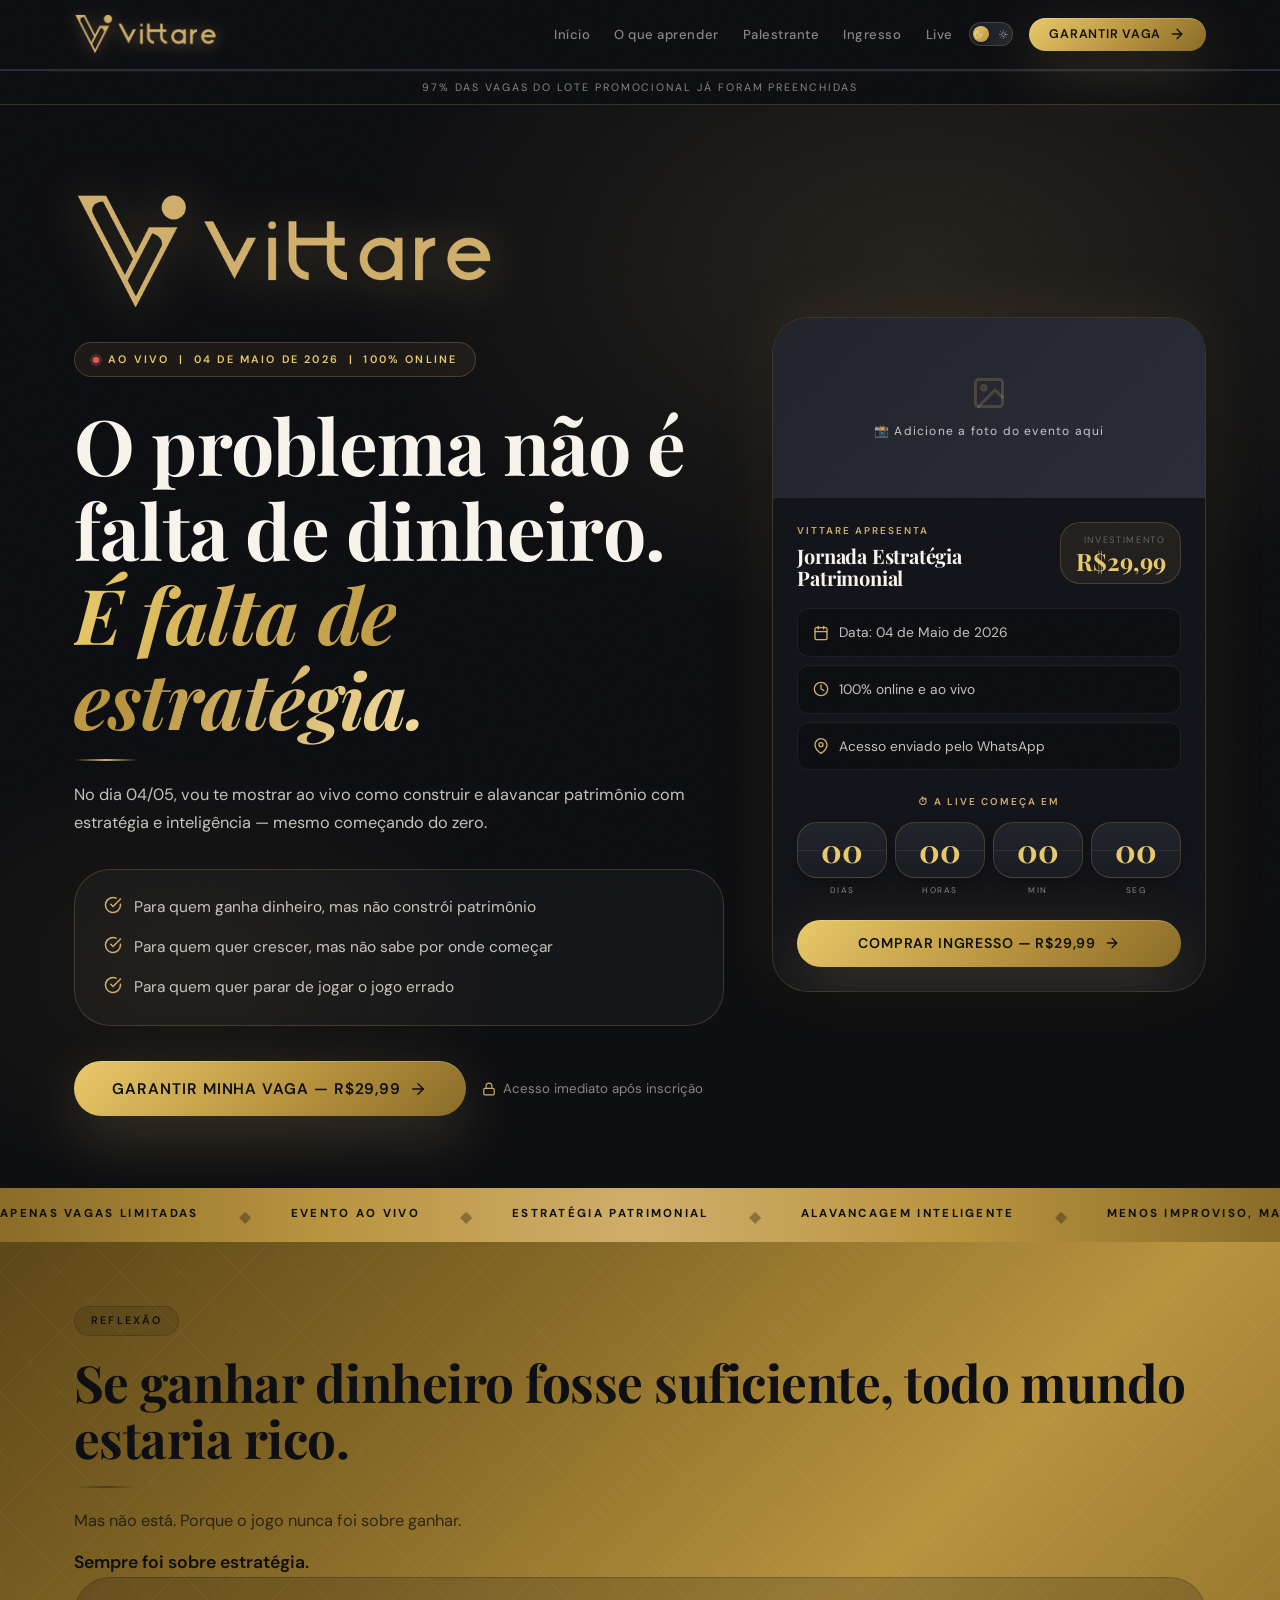
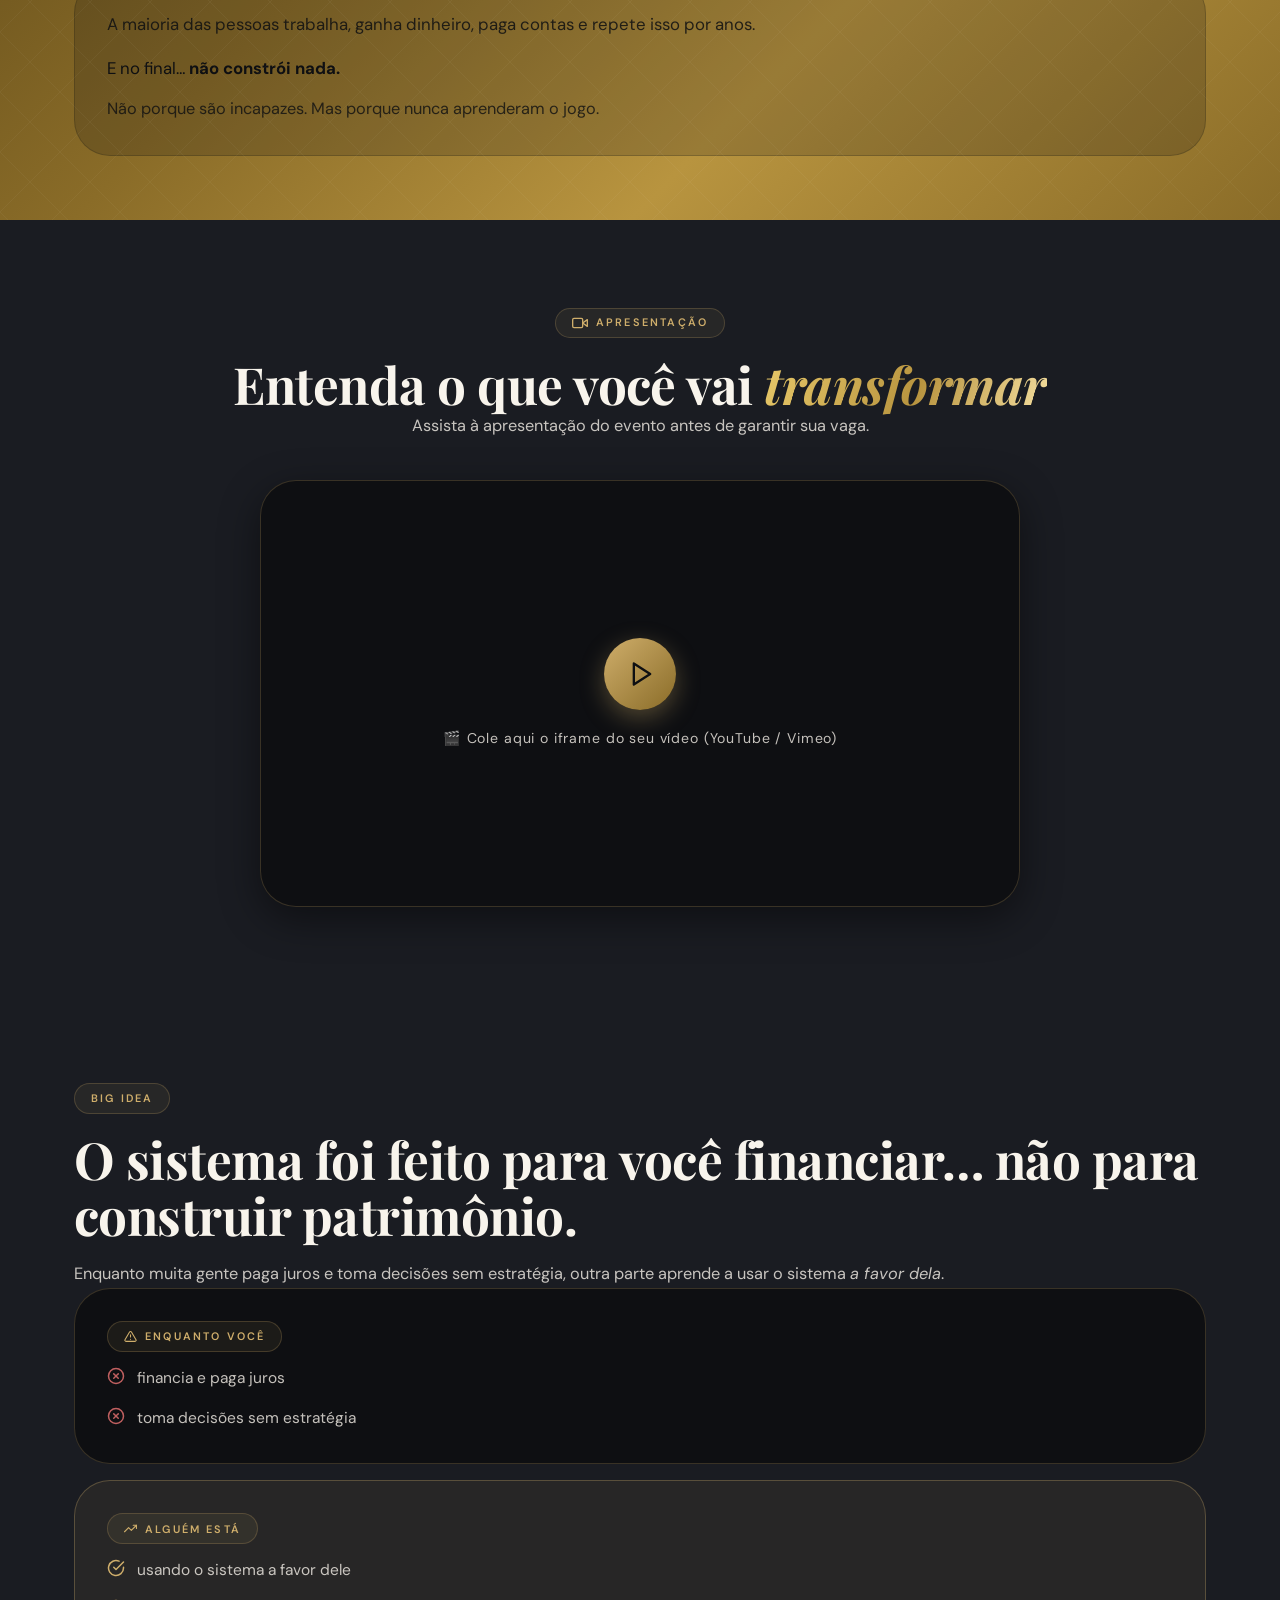
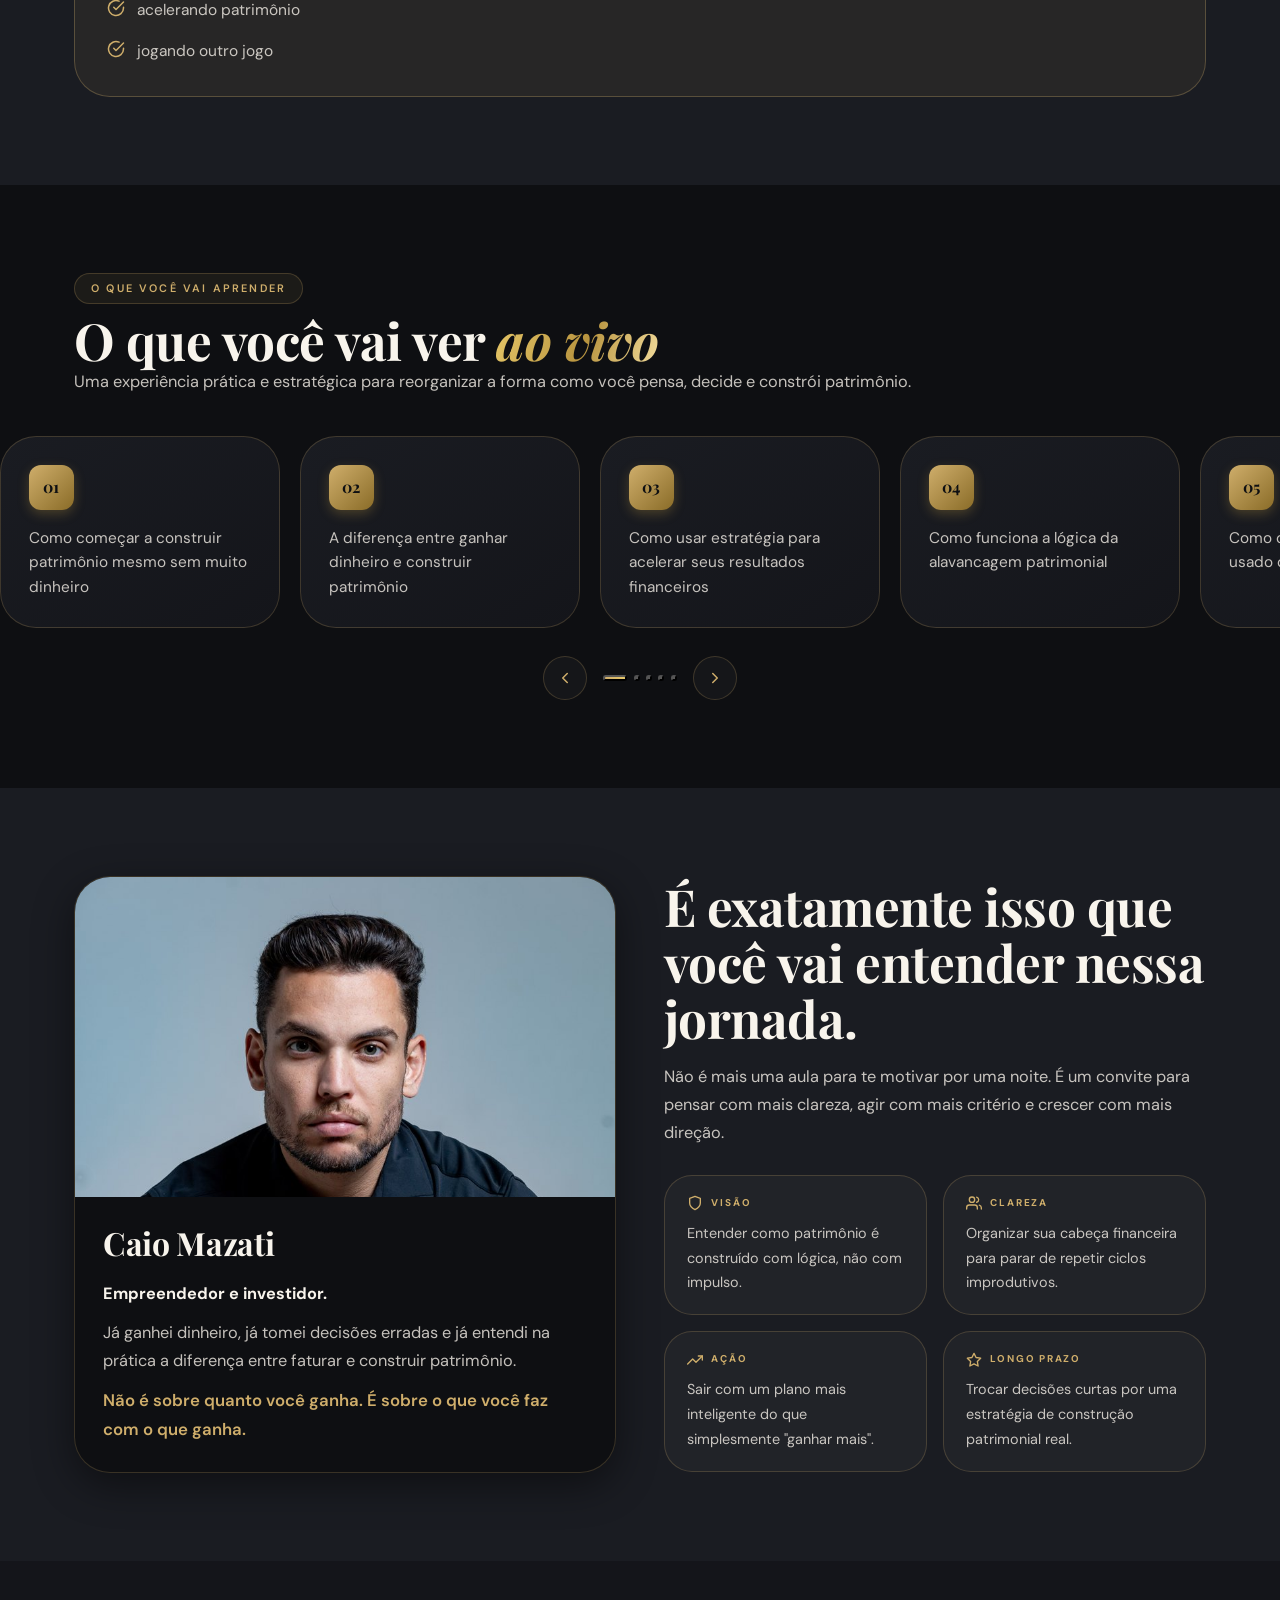
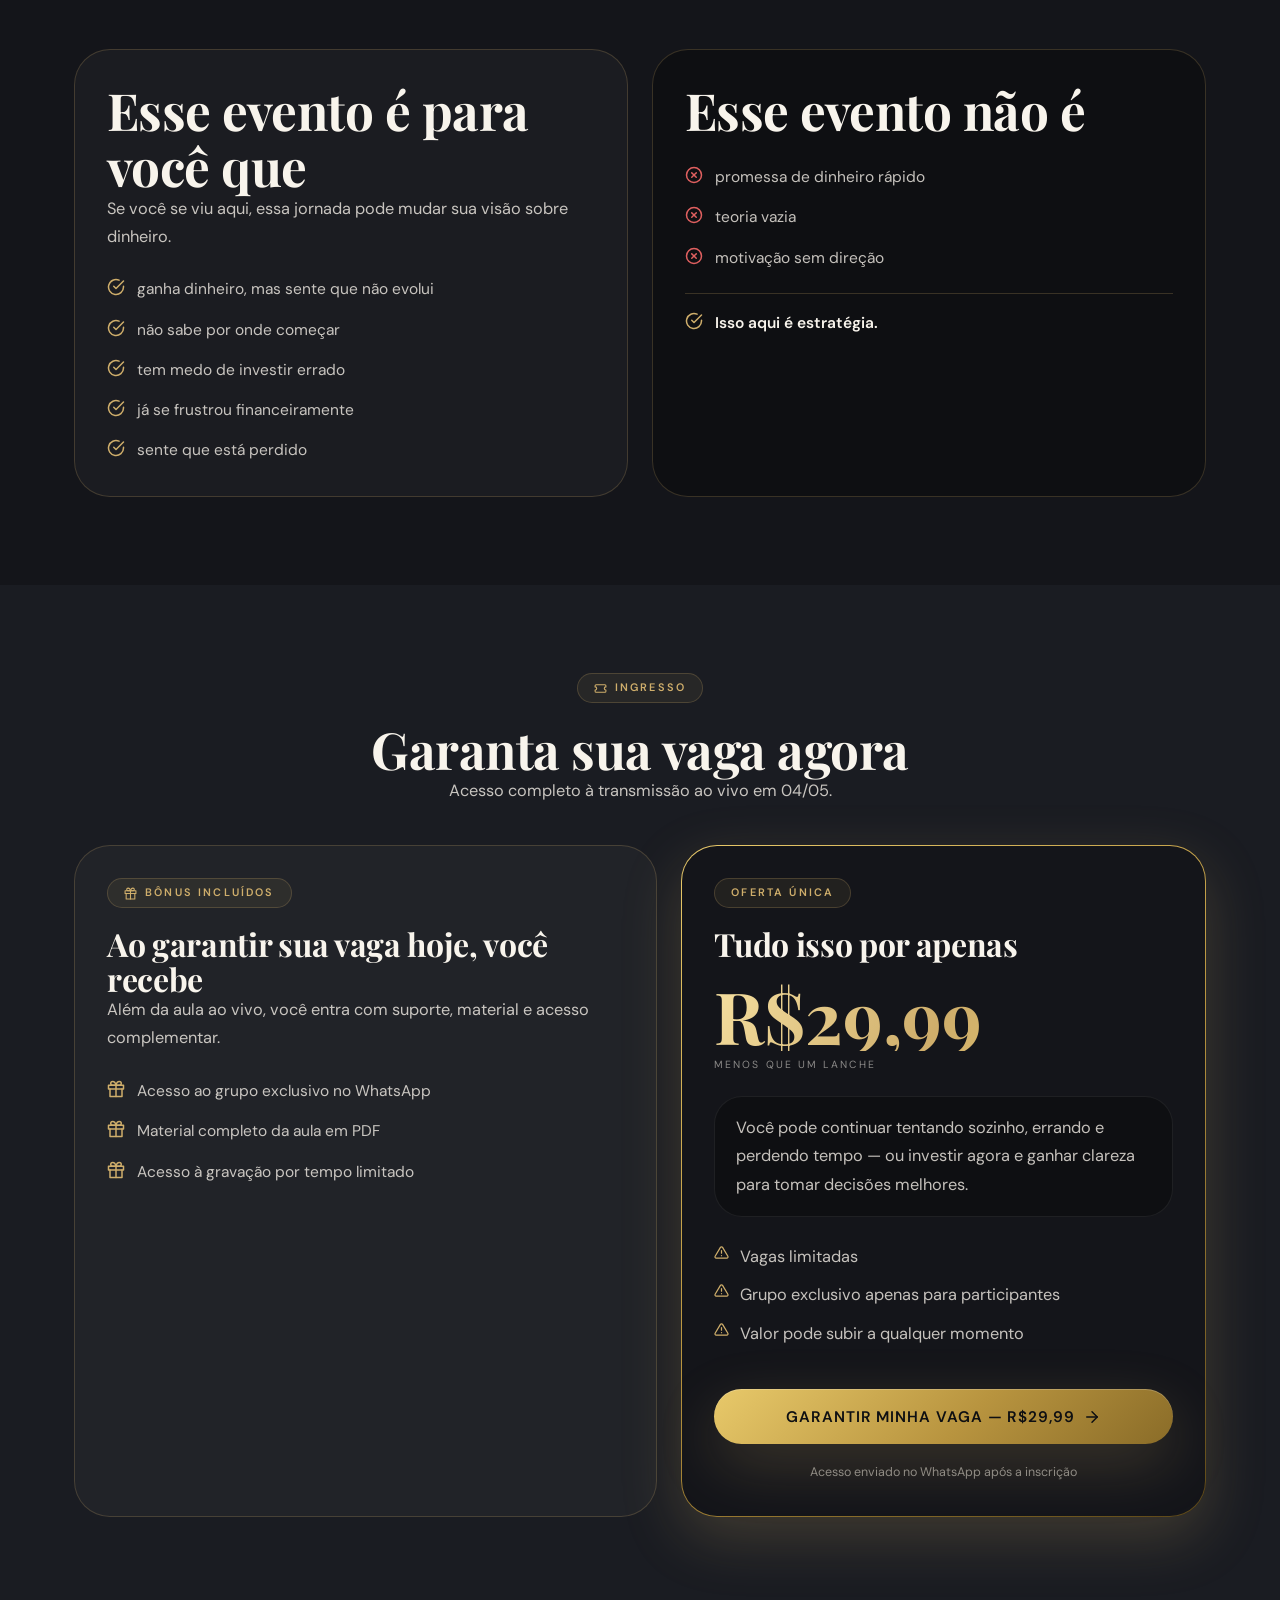
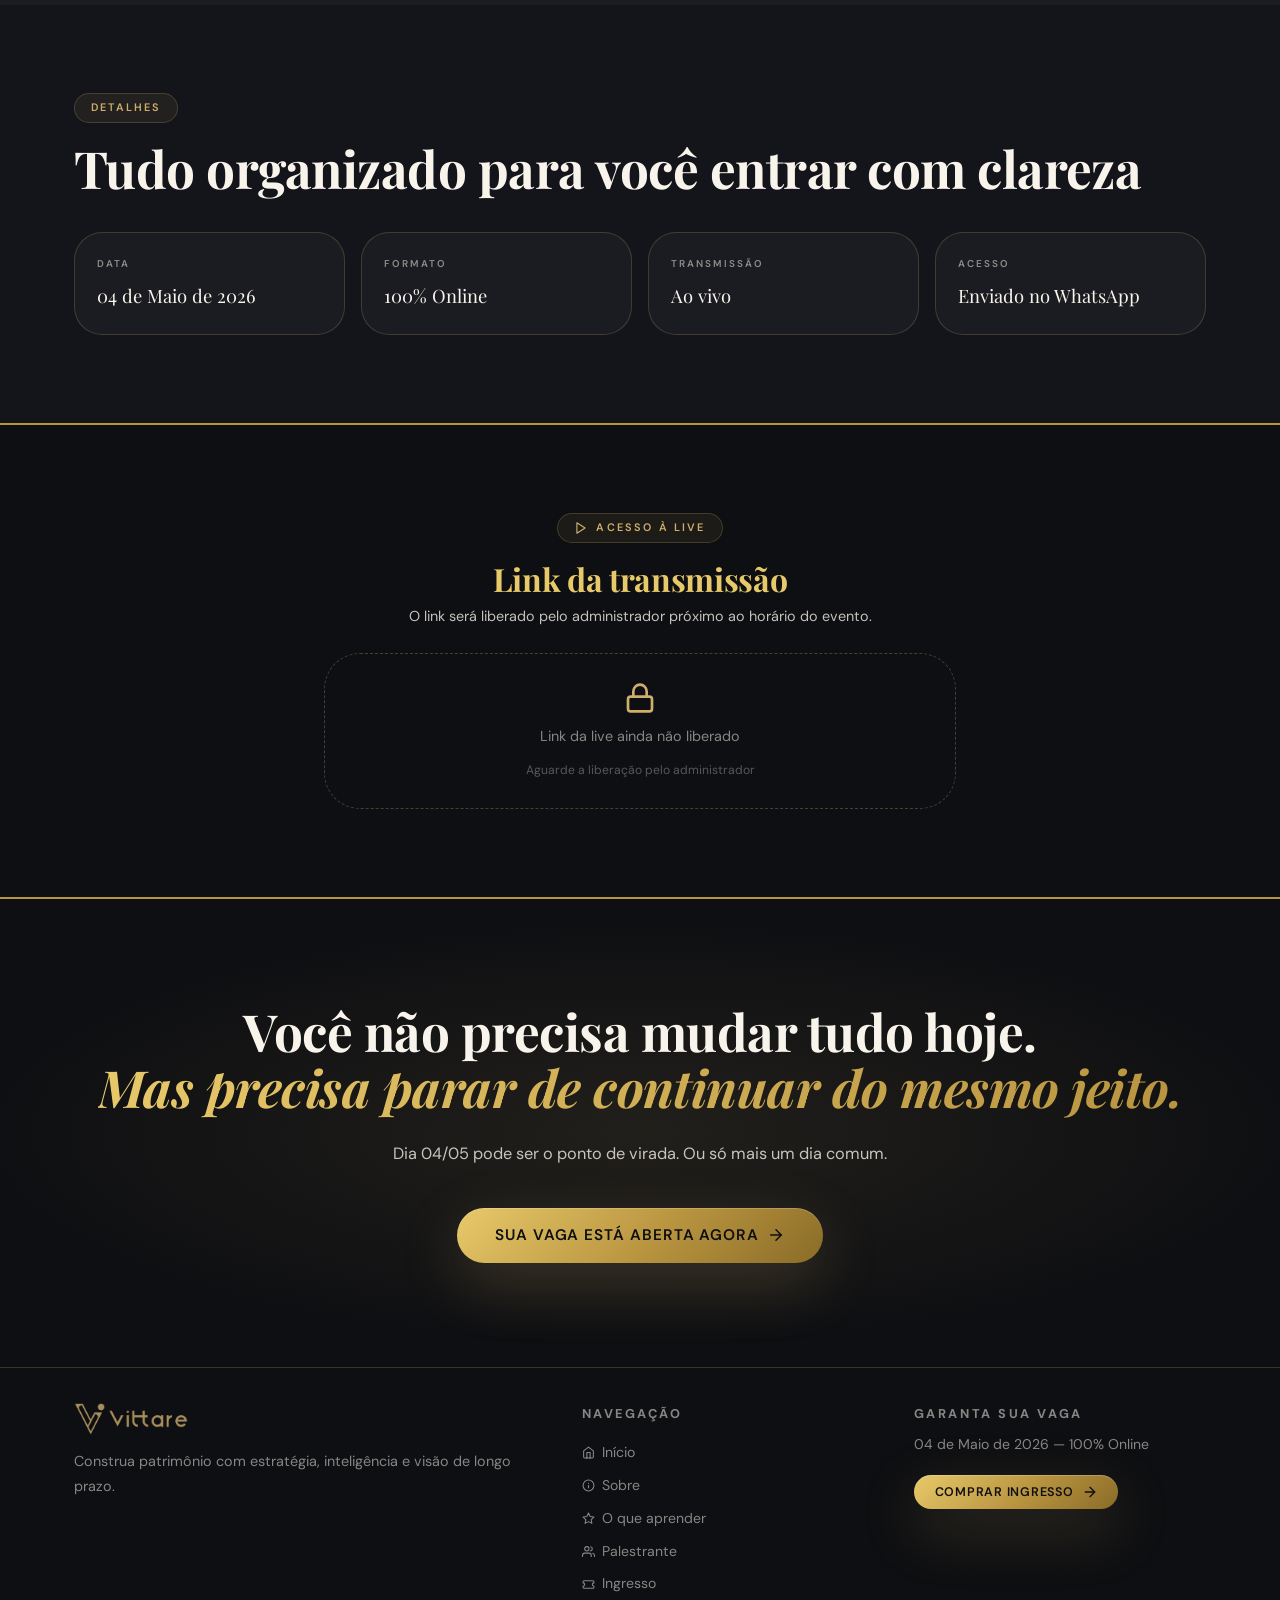
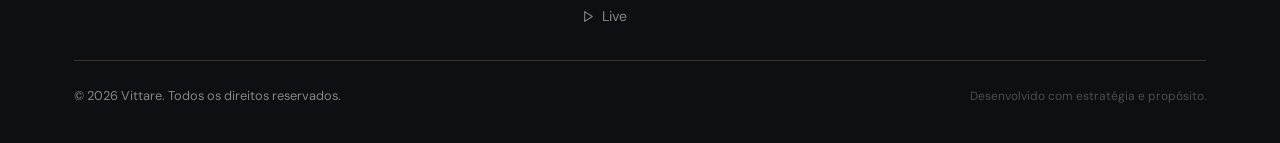
==== commit de69b5aa: "Site Vittare Live V2 Falta Pagamento e subir vídeo." ====
--- a/index.html
+++ b/index.html
@@ -1,879 +1,650 @@
-<!DOCTYPE html>
-<html lang="pt-BR" data-theme="dark">
-<head>
-  <meta charset="UTF-8"/>
-  <meta name="viewport" content="width=device-width,initial-scale=1.0"/>
-  <title>Jornada Estratégia Patrimonial — Vittare | 04 de Maio ao Vivo</title>
-  <meta name="description" content="Aprenda ao vivo como construir e alavancar patrimônio com estratégia. 04 de Maio de 2026."/>
-  <!-- =============================================
-       🔖 FAVICON — coloque aqui o ícone da Vittare
-       <link rel="icon" href="icone-vittare.png" type="image/png"/>
-       ============================================= -->
-  <link rel="icon" href="[data-uri]" type="image/png"/>
-  <link rel="preconnect" href="https://fonts.googleapis.com"/>
-  <link rel="preconnect" href="https://fonts.gstatic.com" crossorigin/>
-  <link href="https://fonts.googleapis.com/css2?family=Playfair+Display:ital,wght@0,400;0,600;0,700;0,900;1,400;1,700&family=DM+Sans:wght@300;400;500;600&display=swap" rel="stylesheet"/>
-  <link rel="stylesheet" href="styles.css"/>
-</head>
-<body>
-
-<!-- ================================================================
-     NAVBAR
-     ================================================================ -->
-<nav class="navbar" id="top">
-  <div class="navbar__inner">
-    <div class="navbar__logo-wrap">
-      <!-- =============================================
-           🖼️ LOGO — substituir src se necessário
-           ============================================= -->
-      <img src="[data-uri]" alt="Vittare" class="navbar__logo"/>
-    </div>
-    <div class="navbar__right">
-      <!-- THEME TOGGLE -->
-      <button class="theme-toggle" id="themeToggle" aria-label="Alternar tema" title="Modo claro / escuro">
-        <div class="theme-toggle__icons">
-          <svg viewBox="0 0 24 24" fill="none" stroke="currentColor" stroke-width="2" stroke-linecap="round" stroke-linejoin="round"><path d="M21 12.79A9 9 0 1 1 11.21 3 7 7 0 0 0 21 12.79z"/></svg>
-          <svg viewBox="0 0 24 24" fill="none" stroke="currentColor" stroke-width="2" stroke-linecap="round" stroke-linejoin="round"><circle cx="12" cy="12" r="5"/><line x1="12" y1="1" x2="12" y2="3"/><line x1="12" y1="21" x2="12" y2="23"/><line x1="4.22" y1="4.22" x2="5.64" y2="5.64"/><line x1="18.36" y1="18.36" x2="19.78" y2="19.78"/><line x1="1" y1="12" x2="3" y2="12"/><line x1="21" y1="12" x2="23" y2="12"/><line x1="4.22" y1="19.78" x2="5.64" y2="18.36"/><line x1="18.36" y1="5.64" x2="19.78" y2="4.22"/></svg>
-        </div>
-      </button>
-      <button class="btn btn--primary btn--sm" onclick="openModal()">
-        Garantir vaga
-        <svg width="16" height="16" viewBox="0 0 24 24" fill="none" stroke="currentColor" stroke-width="2" stroke-linecap="round" stroke-linejoin="round"><line x1="5" y1="12" x2="19" y2="12"/><polyline points="12 5 19 12 12 19"/></svg>
-      </button>
-    </div>
-  </div>
-  <div class="navbar__progress-bar"><div class="navbar__progress-fill" id="progressFill"></div></div>
-  <div class="navbar__urgency">97% das vagas do lote promocional já foram preenchidas</div>
-</nav>
-
-
-<!-- ================================================================
-     HERO
-     ================================================================ -->
-<section class="hero">
-  <div class="container">
-    <div class="hero__grid">
-
-      <!-- LEFT -->
-      <div class="anim-1">
-        <div class="hero__badge">
-          <span class="dot"></span>
-          <span>Ao Vivo</span>
-          <span style="opacity:.35">|</span>
-          <span>04 de Maio de 2026</span>
-          <span style="opacity:.35">|</span>
-          <span>100% Online</span>
-        </div>
-
-        <h1>
-          O problema não é falta de dinheiro.<br/>
-          <em>É falta de estratégia.</em>
-        </h1>
-
-        <div class="divider-gold"></div>
-
-        <p>No dia 04/05, vou te mostrar ao vivo como construir e alavancar patrimônio com estratégia e inteligência — mesmo começando do zero.</p>
-
-        <div class="hero__bullets">
-          <div class="bullet-item"><svg width="16" height="16" viewBox="0 0 24 24" fill="none" stroke="currentColor" stroke-width="2" stroke-linecap="round" stroke-linejoin="round"><path d="M22 11.08V12a10 10 0 1 1-5.93-9.14"/><polyline points="22 4 12 14.01 9 11.01"/></svg> <p>Para quem ganha dinheiro, mas não constrói patrimônio</p></div>
-          <div class="bullet-item"><svg width="16" height="16" viewBox="0 0 24 24" fill="none" stroke="currentColor" stroke-width="2" stroke-linecap="round" stroke-linejoin="round"><path d="M22 11.08V12a10 10 0 1 1-5.93-9.14"/><polyline points="22 4 12 14.01 9 11.01"/></svg> <p>Para quem quer crescer, mas não sabe por onde começar</p></div>
-          <div class="bullet-item"><svg width="16" height="16" viewBox="0 0 24 24" fill="none" stroke="currentColor" stroke-width="2" stroke-linecap="round" stroke-linejoin="round"><path d="M22 11.08V12a10 10 0 1 1-5.93-9.14"/><polyline points="22 4 12 14.01 9 11.01"/></svg> <p>Para quem quer parar de jogar o jogo errado</p></div>
-        </div>
-
-        <div class="hero__cta-row">
-          <button class="btn btn--primary btn--lg" onclick="openModal()">
-            GARANTIR MINHA VAGA POR R$29,90
-            <svg width="18" height="18" viewBox="0 0 24 24" fill="none" stroke="currentColor" stroke-width="2" stroke-linecap="round" stroke-linejoin="round"><line x1="5" y1="12" x2="19" y2="12"/><polyline points="12 5 19 12 12 19"/></svg>
-          </button>
-          <span class="hero__lock">
-            <svg width="14" height="14" viewBox="0 0 24 24" fill="none" stroke="currentColor" stroke-width="2" stroke-linecap="round" stroke-linejoin="round"><rect x="3" y="11" width="18" height="11" rx="2" ry="2"/><path d="M7 11V7a5 5 0 0 1 10 0v4"/></svg>
-            Acesso imediato após inscrição
-          </span>
-        </div>
-      </div>
-
-      <!-- RIGHT: Event Card -->
-      <div class="anim-3">
-        <div class="event-card">
-          <!-- =============================================
-               📸 FOTO DO EVENTO
-               Substitua o placeholder pela imagem real:
-               <img src="foto-evento.jpg" alt="Evento Vittare" style="width:100%;height:100%;object-fit:cover"/>
-               ============================================= -->
-          <div class="event-card__media">
-            <div class="event-card__media-placeholder">
-              <svg width="36" height="36" viewBox="0 0 24 24" fill="none" stroke="currentColor" stroke-width="2" stroke-linecap="round" stroke-linejoin="round"><rect x="3" y="3" width="18" height="18" rx="2" ry="2"/><circle cx="8.5" cy="8.5" r="1.5"/><polyline points="21 15 16 10 5 21"/></svg>
-              <p>📸 Adicione a foto do evento aqui</p>
-            </div>
-          </div>
-
-          <div class="event-card__body">
-            <div class="event-card__header">
-              <div>
-                <p class="event-card__name">Vittare apresenta</p>
-                <h3 class="event-card__title">Jornada Estratégia Patrimonial</h3>
-              </div>
-              <div class="event-card__price-box">
-                <p class="event-card__price-lbl">Investimento</p>
-                <p class="event-card__price-val">R$29,90</p>
-              </div>
-            </div>
-
-            <div class="event-card__details">
-              <div class="event-card__detail"><svg width="16" height="16" viewBox="0 0 24 24" fill="none" stroke="currentColor" stroke-width="2" stroke-linecap="round" stroke-linejoin="round"><rect x="3" y="4" width="18" height="18" rx="2" ry="2"/><line x1="16" y1="2" x2="16" y2="6"/><line x1="8" y1="2" x2="8" y2="6"/><line x1="3" y1="10" x2="21" y2="10"/></svg> Data: 04 de Maio de 2026</div>
-              <div class="event-card__detail"><svg width="16" height="16" viewBox="0 0 24 24" fill="none" stroke="currentColor" stroke-width="2" stroke-linecap="round" stroke-linejoin="round"><circle cx="12" cy="12" r="10"/><polyline points="12 6 12 12 16 14"/></svg> Formato: 100% online e ao vivo</div>
-              <div class="event-card__detail"><svg width="16" height="16" viewBox="0 0 24 24" fill="none" stroke="currentColor" stroke-width="2" stroke-linecap="round" stroke-linejoin="round"><path d="M21 10c0 7-9 13-9 13s-9-6-9-13a9 9 0 0 1 18 0z"/><circle cx="12" cy="10" r="3"/></svg> Acesso e avisos pelo WhatsApp</div>
-            </div>
-
-            <!-- COUNTDOWN -->
-            <div class="countdown-wrap">
-              <p class="countdown-lbl">⏱ A live começa em</p>
-              <div class="countdown">
-                <div class="cd-unit">
-                  <div class="cd-card"><span class="cd-num" id="cd-days">00</span></div>
-                  <span class="cd-lbl">Dias</span>
-                </div>
-                <div class="cd-unit">
-                  <div class="cd-card"><span class="cd-num" id="cd-hours">00</span></div>
-                  <span class="cd-lbl">Horas</span>
-                </div>
-                <div class="cd-unit">
-                  <div class="cd-card"><span class="cd-num" id="cd-mins">00</span></div>
-                  <span class="cd-lbl">Min</span>
-                </div>
-                <div class="cd-unit">
-                  <div class="cd-card"><span class="cd-num" id="cd-secs">00</span></div>
-                  <span class="cd-lbl">Seg</span>
-                </div>
-              </div>
-            </div>
-
-            <button class="btn btn--primary btn--full" onclick="openModal()">
-              Comprar ingresso agora
-              <svg width="16" height="16" viewBox="0 0 24 24" fill="none" stroke="currentColor" stroke-width="2" stroke-linecap="round" stroke-linejoin="round"><line x1="5" y1="12" x2="19" y2="12"/><polyline points="12 5 19 12 12 19"/></svg>
-            </button>
-          </div>
-        </div>
-      </div>
-
-    </div>
-  </div>
-</section>
-
-
-<!-- ================================================================
-     TICKER
-     ================================================================ -->
-<div class="ticker">
-  <div class="ticker__track">
-    <span class="ticker__item">Apenas vagas limitadas</span><span class="ticker__sep">◆</span>
-    <span class="ticker__item">Evento ao vivo</span><span class="ticker__sep">◆</span>
-    <span class="ticker__item">Estratégia patrimonial</span><span class="ticker__sep">◆</span>
-    <span class="ticker__item">Alavancagem inteligente</span><span class="ticker__sep">◆</span>
-    <span class="ticker__item">Menos improviso, mais clareza</span><span class="ticker__sep">◆</span>
-    <span class="ticker__item">Apenas vagas limitadas</span><span class="ticker__sep">◆</span>
-    <span class="ticker__item">Evento ao vivo</span><span class="ticker__sep">◆</span>
-    <span class="ticker__item">Estratégia patrimonial</span><span class="ticker__sep">◆</span>
-    <span class="ticker__item">Alavancagem inteligente</span><span class="ticker__sep">◆</span>
-    <span class="ticker__item">Menos improviso, mais clareza</span><span class="ticker__sep">◆</span>
-  </div>
-</div>
-
-
-<!-- ================================================================
-     BREAK + REVELATION (gold band)
-     ================================================================ -->
-<section class="gold-band reveal">
-  <div class="container" style="position:relative;">
-    <div style="display:grid;gap:2rem;align-items:center;" class="break-grid">
-      <div>
-        <span class="eyebrow">Reflexão</span>
-        <h2>Se ganhar dinheiro fosse suficiente, todo mundo estaria rico.</h2>
-        <div class="divider-gold" style="background:linear-gradient(90deg,transparent,rgba(14,15,18,0.4),transparent);margin:1.2rem 0;"></div>
-        <p>Mas não está. Porque o jogo nunca foi sobre ganhar.</p>
-        <p style="margin-top:.75rem;font-size:1.1rem;font-weight:600;color:var(--bg-0);">Sempre foi sobre estratégia.</p>
-      </div>
-      <div style="background:rgba(14,15,18,0.18);border:1px solid rgba(14,15,18,0.2);border-radius:var(--r-xl);padding:2rem;">
-        <p style="color:rgba(14,15,18,0.85);font-size:1.05rem;line-height:1.75;">A maioria das pessoas trabalha, ganha dinheiro, paga contas e repete isso por anos.</p>
-        <p style="margin-top:.9rem;color:var(--bg-0);font-size:1.05rem;">E no final… <strong>não constrói nada.</strong></p>
-        <p style="margin-top:.75rem;color:rgba(14,15,18,0.8);">Não porque são incapazes. Mas porque nunca aprenderam o jogo.</p>
-      </div>
-    </div>
-  </div>
-</section>
-<style>.break-grid{display:grid;gap:2rem;}@media(min-width:1024px){.break-grid{grid-template-columns:1fr 1fr;}}</style>
-
-
-<!-- ================================================================
-     VIDEO SECTION
-     ================================================================ -->
-<section class="video-section reveal">
-  <div class="container" style="text-align:center;">
-    <span class="eyebrow"><svg width="16" height="16" viewBox="0 0 24 24" fill="none" stroke="currentColor" stroke-width="2" stroke-linecap="round" stroke-linejoin="round"><polygon points="23 7 16 12 23 17 23 7"/><rect x="1" y="5" width="15" height="14" rx="2" ry="2"/></svg> Apresentação</span>
-    <h2>Entenda o que você vai <em style="font-style:italic;background:linear-gradient(110deg,var(--gold-300),var(--gold-500));-webkit-background-clip:text;-webkit-text-fill-color:transparent;background-clip:text;">transformar</em></h2>
-    <p>Assista à apresentação do evento antes de garantir sua vaga.</p>
-
-    <div class="video-wrap">
-      <!-- =============================================
-           🎬 VÍDEO DO EVENTO
-           Descomente e cole seu iframe:
-           <iframe
-             src="https://www.youtube.com/embed/SEU_ID_AQUI?rel=0&modestbranding=1"
-             title="Vittare — Jornada Estratégia Patrimonial"
-             allow="accelerometer; autoplay; clipboard-write; encrypted-media; gyroscope; picture-in-picture"
-             allowfullscreen>
-           </iframe>
-           ============================================= -->
-      <div class="video-placeholder">
-        <div class="video-placeholder__btn">
-          <svg viewBox="0 0 24 24" fill="none" stroke="currentColor" stroke-width="2" stroke-linecap="round" stroke-linejoin="round"><polygon points="5 3 19 12 5 21 5 3"/></svg>
-        </div>
-        <p>🎬 Cole aqui o iframe do seu vídeo (YouTube / Vimeo)</p>
-      </div>
-    </div>
-  </div>
-</section>
-
-
-<!-- ================================================================
-     BIG IDEA
-     ================================================================ -->
-<section style="background:var(--bg-2);">
-  <div class="container">
-    <div style="display:grid;gap:3rem;align-items:start;" class="break-grid">
-      <div class="reveal">
-        <span class="eyebrow">Big Idea</span>
-        <h2>O sistema foi feito para você financiar… não para construir patrimônio.</h2>
-        <p style="margin-top:1rem;">Enquanto muita gente paga juros e toma decisões sem estratégia, outra parte aprende a usar o sistema <em>a favor dela</em>.</p>
-      </div>
-      <div style="display:grid;gap:1rem;" class="reveal delay-2">
-        <div class="card card--dark">
-          <p class="eyebrow" style="margin-bottom:.8rem;"><svg width="13" height="13" viewBox="0 0 24 24" fill="none" stroke="currentColor" stroke-width="2" stroke-linecap="round" stroke-linejoin="round"><path d="M10.29 3.86L1.82 18a2 2 0 0 0 1.71 3h16.94a2 2 0 0 0 1.71-3L13.71 3.86a2 2 0 0 0-3.42 0z"/><line x1="12" y1="9" x2="12" y2="13"/><line x1="12" y1="17" x2="12.01" y2="17"/></svg> Enquanto você</p>
-          <div class="bullet-list" style="margin-top:0;">
-            <div class="bullet-item"><svg width="16" height="16" viewBox="0 0 24 24" fill="none" stroke="currentColor" stroke-width="2" stroke-linecap="round" stroke-linejoin="round" style="color:#c06060;flex-shrink:0"><circle cx="12" cy="12" r="10"/><line x1="15" y1="9" x2="9" y2="15"/><line x1="9" y1="9" x2="15" y2="15"/></svg><p>financia e paga juros</p></div>
-            <div class="bullet-item"><svg width="16" height="16" viewBox="0 0 24 24" fill="none" stroke="currentColor" stroke-width="2" stroke-linecap="round" stroke-linejoin="round" style="color:#c06060;flex-shrink:0"><circle cx="12" cy="12" r="10"/><line x1="15" y1="9" x2="9" y2="15"/><line x1="9" y1="9" x2="15" y2="15"/></svg><p>toma decisões sem estratégia</p></div>
-          </div>
-        </div>
-        <div class="card" style="border-color:rgba(207,174,107,0.3);background:rgba(207,174,107,0.07);">
-          <p class="eyebrow" style="margin-bottom:.8rem;"><svg width="13" height="13" viewBox="0 0 24 24" fill="none" stroke="currentColor" stroke-width="2" stroke-linecap="round" stroke-linejoin="round"><polyline points="23 6 13.5 15.5 8.5 10.5 1 18"/><polyline points="17 6 23 6 23 12"/></svg> Alguém está</p>
-          <div class="bullet-list" style="margin-top:0;">
-            <div class="bullet-item"><svg width="16" height="16" viewBox="0 0 24 24" fill="none" stroke="currentColor" stroke-width="2" stroke-linecap="round" stroke-linejoin="round"><path d="M22 11.08V12a10 10 0 1 1-5.93-9.14"/><polyline points="22 4 12 14.01 9 11.01"/></svg> <p>usando o sistema a favor dele</p></div>
-            <div class="bullet-item"><svg width="16" height="16" viewBox="0 0 24 24" fill="none" stroke="currentColor" stroke-width="2" stroke-linecap="round" stroke-linejoin="round"><path d="M22 11.08V12a10 10 0 1 1-5.93-9.14"/><polyline points="22 4 12 14.01 9 11.01"/></svg> <p>acelerando patrimônio</p></div>
-            <div class="bullet-item"><svg width="16" height="16" viewBox="0 0 24 24" fill="none" stroke="currentColor" stroke-width="2" stroke-linecap="round" stroke-linejoin="round"><path d="M22 11.08V12a10 10 0 1 1-5.93-9.14"/><polyline points="22 4 12 14.01 9 11.01"/></svg> <p>jogando outro jogo</p></div>
-          </div>
-        </div>
-      </div>
-    </div>
-  </div>
-</section>
-
-
-<!-- ================================================================
-     LEARN CAROUSEL
-     ================================================================ -->
-<section class="carousel-section">
-  <div class="container">
-    <div class="reveal">
-      <span class="eyebrow">O que você vai aprender</span>
-      <h2>O que você vai ver <em style="font-style:italic;">ao vivo</em></h2>
-      <p>Uma experiência prática e estratégica para reorganizar a forma como você pensa, decide e constrói patrimônio.</p>
-    </div>
-  </div>
-
-  <div class="carousel-track-wrap" id="carouselWrap">
-    <div class="carousel-track" id="carouselTrack">
-      
-      <div class="learn-card">
-        <div class="learn-card__num">01</div>
-        <p>Como começar a construir patrimônio mesmo sem muito dinheiro</p>
-      </div>
-      <div class="learn-card">
-        <div class="learn-card__num">02</div>
-        <p>A diferença entre ganhar dinheiro e construir patrimônio</p>
-      </div>
-      <div class="learn-card">
-        <div class="learn-card__num">03</div>
-        <p>Como usar estratégia para acelerar seus resultados financeiros</p>
-      </div>
-      <div class="learn-card">
-        <div class="learn-card__num">04</div>
-        <p>Como funciona a lógica da alavancagem patrimonial</p>
-      </div>
-      <div class="learn-card">
-        <div class="learn-card__num">05</div>
-        <p>Como o consórcio pode ser usado de forma inteligente</p>
-      </div>
-      <div class="learn-card">
-        <div class="learn-card__num">06</div>
-        <p>Os erros que mantêm pessoas estagnadas por anos</p>
-      </div>
-      <div class="learn-card">
-        <div class="learn-card__num">07</div>
-        <p>Como tomar decisões financeiras com mais segurança e clareza</p>
-      </div>
-      <div class="learn-card">
-        <div class="learn-card__num">08</div>
-        <p>Como parar de jogar o jogo errado</p>
-      </div>
-    </div>
-  </div>
-
-  <div class="container">
-    <div class="carousel-controls">
-      <button class="carousel-btn" id="carPrev" aria-label="Anterior">
-        <svg viewBox="0 0 24 24" fill="none" stroke="currentColor" stroke-width="2" stroke-linecap="round" stroke-linejoin="round"><polyline points="15 18 9 12 15 6"/></svg>
-      </button>
-      <div class="carousel-dots" id="carDots"></div>
-      <button class="carousel-btn" id="carNext" aria-label="Próximo">
-        <svg viewBox="0 0 24 24" fill="none" stroke="currentColor" stroke-width="2" stroke-linecap="round" stroke-linejoin="round"><polyline points="9 18 15 12 9 6"/></svg>
-      </button>
-    </div>
-  </div>
-</section>
-
-
-<!-- ================================================================
-     AUTHORITY
-     ================================================================ -->
-<section style="background:var(--bg-2);">
-  <div class="container">
-    <div class="authority-grid">
-      <div class="speaker-card reveal">
-        <!-- =============================================
-             📸 FOTO DO PALESTRANTE
-             Substitua o placeholder:
-             <img src="foto-palestrante.jpg"
-                  alt="[Seu nome]"
-                  style="width:100%;height:100%;object-fit:cover;object-position:top"/>
-             ============================================= -->
-        <div class="speaker-card__photo">
-          <svg viewBox="0 0 24 24" fill="none" stroke="currentColor" stroke-width="1.5" stroke-linecap="round" stroke-linejoin="round"><path d="M17 21v-2a4 4 0 0 0-4-4H5a4 4 0 0 0-4 4v2"/><circle cx="9" cy="7" r="4"/><path d="M23 21v-2a4 4 0 0 0-3-3.87"/><path d="M16 3.13a4 4 0 0 1 0 7.75"/></svg>
-          <p style="font-size:.75rem;letter-spacing:.1em;">📸 Foto do palestrante</p>
-        </div>
-        <div class="speaker-card__body">
-          <span class="eyebrow">Autoridade</span>
-          <h3>Quem vai te mostrar isso</h3>
-          <div style="margin-top:1.2rem;display:flex;flex-direction:column;gap:.7rem;">
-            <p><strong style="color:var(--text-h);">Eu sou [Seu nome].</strong></p>
-            <p>Empreendedor e investidor.</p>
-            <p>Já ganhei dinheiro, já tomei decisões erradas e já entendi na prática a diferença entre faturar e construir patrimônio.</p>
-            <p style="font-size:1.05rem;font-weight:600;color:var(--gold-400);">Não é sobre quanto você ganha. É sobre o que você faz com o que ganha.</p>
-          </div>
-        </div>
-      </div>
-
-      <div class="reveal delay-2">
-        <span class="eyebrow">Transição</span>
-        <h2>É exatamente isso que você vai entender nessa jornada.</h2>
-        <p style="margin-top:1rem;">Não é mais uma aula para te motivar por uma noite. É um convite para pensar com mais clareza, agir com mais critério e crescer com mais direção.</p>
-        <div class="mini-cards">
-          <div class="mini-card"><div class="mini-card__icon"><svg width="16" height="16" viewBox="0 0 24 24" fill="none" stroke="currentColor" stroke-width="2" stroke-linecap="round" stroke-linejoin="round"><path d="M12 22s8-4 8-10V5l-8-3-8 3v7c0 6 8 10 8 10z"/></svg><span class="mini-card__icon-lbl">Visão</span></div><p>Entender como patrimônio é construído com lógica, não com impulso.</p></div>
-          <div class="mini-card"><div class="mini-card__icon"><svg width="16" height="16" viewBox="0 0 24 24" fill="none" stroke="currentColor" stroke-width="2" stroke-linecap="round" stroke-linejoin="round"><path d="M17 21v-2a4 4 0 0 0-4-4H5a4 4 0 0 0-4 4v2"/><circle cx="9" cy="7" r="4"/><path d="M23 21v-2a4 4 0 0 0-3-3.87"/><path d="M16 3.13a4 4 0 0 1 0 7.75"/></svg><span class="mini-card__icon-lbl">Clareza</span></div><p>Organizar sua cabeça financeira para parar de repetir ciclos improdutivos.</p></div>
-          <div class="mini-card"><div class="mini-card__icon"><svg width="16" height="16" viewBox="0 0 24 24" fill="none" stroke="currentColor" stroke-width="2" stroke-linecap="round" stroke-linejoin="round"><polyline points="23 6 13.5 15.5 8.5 10.5 1 18"/><polyline points="17 6 23 6 23 12"/></svg><span class="mini-card__icon-lbl">Ação</span></div><p>Sair com um plano mais inteligente do que simplesmente "ganhar mais".</p></div>
-          <div class="mini-card"><div class="mini-card__icon"><svg width="16" height="16" viewBox="0 0 24 24" fill="none" stroke="currentColor" stroke-width="2" stroke-linecap="round" stroke-linejoin="round"><polygon points="12 2 15.09 8.26 22 9.27 17 14.14 18.18 21.02 12 17.77 5.82 21.02 7 14.14 2 9.27 8.91 8.26 12 2"/></svg><span class="mini-card__icon-lbl">Longo prazo</span></div><p>Trocar decisões curtas por uma estratégia de construção patrimonial real.</p></div>
-        </div>
-      </div>
-    </div>
-  </div>
-</section>
-
-
-<!-- ================================================================
-     AUDIENCE + NEGATIVE
-     ================================================================ -->
-<section>
-  <div class="container">
-    <div class="dual-grid">
-      <div class="card reveal">
-        <span class="eyebrow">Identificação</span>
-        <h2>Esse evento é para você que</h2>
-        <p>Se você se viu aqui, essa jornada pode mudar sua visão sobre dinheiro.</p>
-        <div class="bullet-list">
-          <div class="bullet-item"><svg width="16" height="16" viewBox="0 0 24 24" fill="none" stroke="currentColor" stroke-width="2" stroke-linecap="round" stroke-linejoin="round"><path d="M22 11.08V12a10 10 0 1 1-5.93-9.14"/><polyline points="22 4 12 14.01 9 11.01"/></svg> <p>ganha dinheiro, mas sente que não evolui</p></div>
-          <div class="bullet-item"><svg width="16" height="16" viewBox="0 0 24 24" fill="none" stroke="currentColor" stroke-width="2" stroke-linecap="round" stroke-linejoin="round"><path d="M22 11.08V12a10 10 0 1 1-5.93-9.14"/><polyline points="22 4 12 14.01 9 11.01"/></svg> <p>não sabe por onde começar</p></div>
-          <div class="bullet-item"><svg width="16" height="16" viewBox="0 0 24 24" fill="none" stroke="currentColor" stroke-width="2" stroke-linecap="round" stroke-linejoin="round"><path d="M22 11.08V12a10 10 0 1 1-5.93-9.14"/><polyline points="22 4 12 14.01 9 11.01"/></svg> <p>tem medo de investir errado</p></div>
-          <div class="bullet-item"><svg width="16" height="16" viewBox="0 0 24 24" fill="none" stroke="currentColor" stroke-width="2" stroke-linecap="round" stroke-linejoin="round"><path d="M22 11.08V12a10 10 0 1 1-5.93-9.14"/><polyline points="22 4 12 14.01 9 11.01"/></svg> <p>já se frustrou financeiramente</p></div>
-          <div class="bullet-item"><svg width="16" height="16" viewBox="0 0 24 24" fill="none" stroke="currentColor" stroke-width="2" stroke-linecap="round" stroke-linejoin="round"><path d="M22 11.08V12a10 10 0 1 1-5.93-9.14"/><polyline points="22 4 12 14.01 9 11.01"/></svg> <p>sente que está perdido</p></div>
-        </div>
-      </div>
-      <div class="card card--dark reveal delay-2">
-        <span class="eyebrow">Quebra de expectativa</span>
-        <h2>Esse evento não é</h2>
-        <div class="bullet-list">
-          <div class="bullet-item"><svg width="18" height="18" viewBox="0 0 24 24" fill="none" stroke="currentColor" stroke-width="2" stroke-linecap="round" stroke-linejoin="round" style="color:#e06060;flex-shrink:0;"><circle cx="12" cy="12" r="10"/><line x1="15" y1="9" x2="9" y2="15"/><line x1="9" y1="9" x2="15" y2="15"/></svg><p>promessa de dinheiro rápido</p></div>
-          <div class="bullet-item"><svg width="18" height="18" viewBox="0 0 24 24" fill="none" stroke="currentColor" stroke-width="2" stroke-linecap="round" stroke-linejoin="round" style="color:#e06060;flex-shrink:0;"><circle cx="12" cy="12" r="10"/><line x1="15" y1="9" x2="9" y2="15"/><line x1="9" y1="9" x2="15" y2="15"/></svg><p>teoria vazia</p></div>
-          <div class="bullet-item"><svg width="18" height="18" viewBox="0 0 24 24" fill="none" stroke="currentColor" stroke-width="2" stroke-linecap="round" stroke-linejoin="round" style="color:#e06060;flex-shrink:0;"><circle cx="12" cy="12" r="10"/><line x1="15" y1="9" x2="9" y2="15"/><line x1="9" y1="9" x2="15" y2="15"/></svg><p>motivação sem direção</p></div>
-          <div class="bullet-item" style="margin-top:.5rem;padding-top:1rem;border-top:1px solid var(--brd-gold);">
-            <svg width="16" height="16" viewBox="0 0 24 24" fill="none" stroke="currentColor" stroke-width="2" stroke-linecap="round" stroke-linejoin="round"><path d="M22 11.08V12a10 10 0 1 1-5.93-9.14"/><polyline points="22 4 12 14.01 9 11.01"/></svg> <p style="color:var(--text-h);font-weight:600;">Isso aqui é estratégia.</p>
-          </div>
-        </div>
-      </div>
-    </div>
-  </div>
-</section>
-
-
-<!-- ================================================================
-     TICKET SELECTOR + OFFER
-     ================================================================ -->
-<section class="ticket-section" id="oferta">
-  <div class="container" style="text-align:center;">
-    <span class="eyebrow">Escolha seu ingresso</span>
-    <h2>Selecione a melhor opção para você</h2>
-    <p>Todos os ingressos garantem acesso à transmissão ao vivo em 04/05.</p>
-
-    <!-- TICKET BUTTONS (Modelo 3) -->
-    <div class="ticket-selector" id="ticketSelector">
-      <button class="btn--tier" data-price="R$29,90" data-tier="essencial" onclick="selectTier(this)">
-        <span class="btn--tier__label">Essencial</span>
-        <span class="btn--tier__price">R$29,90</span>
-        <span class="btn--tier__tag">Acesso à live</span>
-      </button>
-      <button class="btn--tier active" data-price="R$49,90" data-tier="completo" onclick="selectTier(this)">
-        <span class="btn--tier__badge">Mais popular</span>
-        <span class="btn--tier__label">Completo</span>
-        <span class="btn--tier__price">R$49,90</span>
-        <span class="btn--tier__tag">Live + PDF + Grupo</span>
-      </button>
-      <button class="btn--tier" data-price="R$79,90" data-tier="vip" onclick="selectTier(this)">
-        <span class="btn--tier__label">VIP</span>
-        <span class="btn--tier__price">R$79,90</span>
-        <span class="btn--tier__tag">Tudo + gravação</span>
-      </button>
-    </div>
-
-    <button class="btn btn--primary btn--lg" onclick="openModal()">
-      GARANTIR MINHA VAGA
-      <svg width="18" height="18" viewBox="0 0 24 24" fill="none" stroke="currentColor" stroke-width="2" stroke-linecap="round" stroke-linejoin="round"><line x1="5" y1="12" x2="19" y2="12"/><polyline points="12 5 19 12 12 19"/></svg>
-    </button>
-  </div>
-</section>
-
-
-<!-- ================================================================
-     OFFER
-     ================================================================ -->
-<section class="offer-section">
-  <div class="container">
-    <div class="offer-grid">
-      <!-- Bonus -->
-      <div class="card reveal">
-        <span class="eyebrow"><svg width="13" height="13" viewBox="0 0 24 24" fill="none" stroke="currentColor" stroke-width="2" stroke-linecap="round" stroke-linejoin="round"><polyline points="20 12 20 22 4 22 4 12"/><rect x="2" y="7" width="20" height="5"/><line x1="12" y1="22" x2="12" y2="7"/><path d="M12 7H7.5a2.5 2.5 0 0 1 0-5C11 2 12 7 12 7z"/><path d="M12 7h4.5a2.5 2.5 0 0 0 0-5C13 2 12 7 12 7z"/></svg> Bônus incluídos</span>
-        <h2>Ao garantir sua vaga hoje, você recebe</h2>
-        <p>Além da aula ao vivo, você entra com suporte, material e acesso complementar.</p>
-        <div class="bullet-list">
-          <div class="bullet-item"><svg width="16" height="16" viewBox="0 0 24 24" fill="none" stroke="currentColor" stroke-width="2" stroke-linecap="round" stroke-linejoin="round"><polyline points="20 12 20 22 4 22 4 12"/><rect x="2" y="7" width="20" height="5"/><line x1="12" y1="22" x2="12" y2="7"/><path d="M12 7H7.5a2.5 2.5 0 0 1 0-5C11 2 12 7 12 7z"/><path d="M12 7h4.5a2.5 2.5 0 0 0 0-5C13 2 12 7 12 7z"/></svg> <p>Acesso ao grupo exclusivo no WhatsApp</p></div>
-          <div class="bullet-item"><svg width="16" height="16" viewBox="0 0 24 24" fill="none" stroke="currentColor" stroke-width="2" stroke-linecap="round" stroke-linejoin="round"><polyline points="20 12 20 22 4 22 4 12"/><rect x="2" y="7" width="20" height="5"/><line x1="12" y1="22" x2="12" y2="7"/><path d="M12 7H7.5a2.5 2.5 0 0 1 0-5C11 2 12 7 12 7z"/><path d="M12 7h4.5a2.5 2.5 0 0 0 0-5C13 2 12 7 12 7z"/></svg> <p>Material completo da aula em PDF</p></div>
-          <div class="bullet-item"><svg width="16" height="16" viewBox="0 0 24 24" fill="none" stroke="currentColor" stroke-width="2" stroke-linecap="round" stroke-linejoin="round"><polyline points="20 12 20 22 4 22 4 12"/><rect x="2" y="7" width="20" height="5"/><line x1="12" y1="22" x2="12" y2="7"/><path d="M12 7H7.5a2.5 2.5 0 0 1 0-5C11 2 12 7 12 7z"/><path d="M12 7h4.5a2.5 2.5 0 0 0 0-5C13 2 12 7 12 7z"/></svg> <p>Acesso à gravação por tempo limitado</p></div>
-        </div>
-      </div>
-
-      <!-- Price Card -->
-      <div class="price-card reveal delay-2">
-        <span class="eyebrow">Oferta</span>
-        <h3>Tudo isso por apenas</h3>
-        <div class="price-card__amount" id="displayPrice">R$49,90</div>
-        <p class="price-card__sub">menos que um lanche</p>
-        <div class="price-card__box">
-          <p>Você pode continuar tentando sozinho, errando e perdendo tempo — ou investir agora e ganhar clareza para tomar decisões melhores.</p>
-        </div>
-        <div class="urgency-list">
-          <div class="urgency-item"><svg width="15" height="15" viewBox="0 0 24 24" fill="none" stroke="currentColor" stroke-width="2" stroke-linecap="round" stroke-linejoin="round"><path d="M10.29 3.86L1.82 18a2 2 0 0 0 1.71 3h16.94a2 2 0 0 0 1.71-3L13.71 3.86a2 2 0 0 0-3.42 0z"/><line x1="12" y1="9" x2="12" y2="13"/><line x1="12" y1="17" x2="12.01" y2="17"/></svg> <p>Vagas limitadas</p></div>
-          <div class="urgency-item"><svg width="15" height="15" viewBox="0 0 24 24" fill="none" stroke="currentColor" stroke-width="2" stroke-linecap="round" stroke-linejoin="round"><path d="M10.29 3.86L1.82 18a2 2 0 0 0 1.71 3h16.94a2 2 0 0 0 1.71-3L13.71 3.86a2 2 0 0 0-3.42 0z"/><line x1="12" y1="9" x2="12" y2="13"/><line x1="12" y1="17" x2="12.01" y2="17"/></svg> <p>Grupo exclusivo apenas para participantes</p></div>
-          <div class="urgency-item"><svg width="15" height="15" viewBox="0 0 24 24" fill="none" stroke="currentColor" stroke-width="2" stroke-linecap="round" stroke-linejoin="round"><path d="M10.29 3.86L1.82 18a2 2 0 0 0 1.71 3h16.94a2 2 0 0 0 1.71-3L13.71 3.86a2 2 0 0 0-3.42 0z"/><line x1="12" y1="9" x2="12" y2="13"/><line x1="12" y1="17" x2="12.01" y2="17"/></svg> <p>Valor pode subir a qualquer momento</p></div>
-        </div>
-        <button class="btn btn--primary btn--full btn--lg" onclick="openModal()" style="margin-top:1.5rem;">
-          GARANTIR MINHA VAGA
-          <svg width="18" height="18" viewBox="0 0 24 24" fill="none" stroke="currentColor" stroke-width="2" stroke-linecap="round" stroke-linejoin="round"><line x1="5" y1="12" x2="19" y2="12"/><polyline points="12 5 19 12 12 19"/></svg>
-        </button>
-        <p class="price-card__footer">Acesso enviado no WhatsApp após a inscrição</p>
-      </div>
-    </div>
-  </div>
-</section>
-
-
-<!-- ================================================================
-     DETAILS
-     ================================================================ -->
-<section class="reveal">
-  <div class="container">
-    <span class="eyebrow">Detalhes</span>
-    <h2>Tudo organizado para você entrar com clareza</h2>
-    <div class="detail-grid">
-      <div class="detail-card"><p class="detail-card__lbl">Data</p><p class="detail-card__val">04 de Maio de 2026</p></div>
-      <div class="detail-card"><p class="detail-card__lbl">Formato</p><p class="detail-card__val">100% Online</p></div>
-      <div class="detail-card"><p class="detail-card__lbl">Transmissão</p><p class="detail-card__val">Ao vivo</p></div>
-      <div class="detail-card"><p class="detail-card__lbl">Acesso</p><p class="detail-card__val">Enviado no WhatsApp</p></div>
-    </div>
-  </div>
-</section>
-
-
-<!-- ================================================================
-     LIVE ACCESS BLOCK
-     ================================================================ -->
-<section class="live-section">
-  <div class="live-section__inner container">
-    <span class="eyebrow" style="display:inline-flex;justify-content:center;"><svg width="14" height="14" viewBox="0 0 24 24" fill="none" stroke="currentColor" stroke-width="2" stroke-linecap="round" stroke-linejoin="round"><polygon points="5 3 19 12 5 21 5 3"/></svg> Acesso à Live</span>
-    <h3 style="text-align:center;color:var(--gold-300);">Link da transmissão</h3>
-    <p style="margin-top:.5rem;margin-bottom:1.5rem;font-size:.9rem;">O link será liberado pelo administrador próximo ao horário do evento.</p>
-
-    <div id="live-locked" class="live-locked">
-      <svg width="28" height="28" viewBox="0 0 24 24" fill="none" stroke="currentColor" stroke-width="2" stroke-linecap="round" stroke-linejoin="round"><rect x="3" y="11" width="18" height="11" rx="2" ry="2"/><path d="M7 11V7a5 5 0 0 1 10 0v4"/></svg>
-      <span>Link da live ainda não liberado</span>
-      <span style="font-size:.76rem;opacity:.6;">Aguarde a liberação pelo administrador</span>
-    </div>
-
-    <div id="live-unlocked" class="live-link-display" style="display:none;">
-      <p style="font-size:.65rem;font-weight:700;letter-spacing:.2em;text-transform:uppercase;color:var(--gold-400);margin-bottom:.75rem;">🔴 Live ao vivo — Clique para entrar:</p>
-      <a id="live-link-anchor" href="#" target="_blank" rel="noopener">Link aqui</a>
-    </div>
-  </div>
-</section>
-
-
-<!-- ================================================================
-     CTA FINAL
-     ================================================================ -->
-<section class="cta-final">
-  <div class="container reveal" style="position:relative;">
-    <span class="eyebrow" style="display:inline-flex;justify-content:center;">CTA Final</span>
-    <h2>Você não precisa mudar tudo hoje.<br/><em>Mas precisa parar de continuar do mesmo jeito.</em></h2>
-    <p style="max-width:680px;margin:1.5rem auto 0;">Dia 04/05 pode ser o ponto de virada. Ou só mais um dia comum.</p>
-    <div style="margin-top:2.5rem;">
-      <button class="btn btn--primary btn--lg" onclick="openModal()">
-        SUA VAGA ESTÁ ABERTA AGORA
-        <svg width="18" height="18" viewBox="0 0 24 24" fill="none" stroke="currentColor" stroke-width="2" stroke-linecap="round" stroke-linejoin="round"><line x1="5" y1="12" x2="19" y2="12"/><polyline points="12 5 19 12 12 19"/></svg>
-      </button>
-    </div>
-  </div>
-</section>
-
-
-<!-- ================================================================
-     ADMIN PANEL
-     ================================================================ -->
-<section class="admin-section">
-  <div class="container">
-    <div style="text-align:center;margin-bottom:1.5rem;">
-      <span class="eyebrow" style="display:inline-flex;justify-content:center;"><svg width="13" height="13" viewBox="0 0 24 24" fill="none" stroke="currentColor" stroke-width="2" stroke-linecap="round" stroke-linejoin="round"><path d="M12 22s8-4 8-10V5l-8-3-8 3v7c0 6 8 10 8 10z"/></svg> Área Admin</span>
-      <p>Painel exclusivo para o administrador gerenciar o link da live.</p>
-    </div>
-
-    <div id="admin-login" class="admin-panel">
-      <div class="admin-panel__hdr">
-        <svg width="15" height="15" viewBox="0 0 24 24" fill="none" stroke="currentColor" stroke-width="2" stroke-linecap="round" stroke-linejoin="round"><rect x="3" y="11" width="18" height="11" rx="2" ry="2"/><path d="M7 11V7a5 5 0 0 1 10 0v4"/></svg>
-        <h4>Acesso Administrativo</h4>
-      </div>
-      <div class="admin-panel__body">
-        <div class="admin-panel__row">
-          <label class="admin-panel__lbl">Senha de administrador</label>
-          <input type="password" id="admin-password" placeholder="Digite a senha…" onkeydown="if(event.key==='Enter') adminLogin()"/>
-        </div>
-        <div class="admin-panel__actions">
-          <button class="btn btn--primary btn--sm" onclick="adminLogin()">Entrar</button>
-        </div>
-        <div id="admin-login-msg" class="admin-panel__status"></div>
-      </div>
-    </div>
-
-    <div id="admin-controls" class="admin-panel" style="display:none;">
-      <div class="admin-panel__hdr">
-        <svg width="15" height="15" viewBox="0 0 24 24" fill="none" stroke="currentColor" stroke-width="2" stroke-linecap="round" stroke-linejoin="round"><path d="M12 22s8-4 8-10V5l-8-3-8 3v7c0 6 8 10 8 10z"/></svg>
-        <h4>Painel Admin — Link da Live</h4>
-      </div>
-      <div class="admin-panel__body">
-        <div class="admin-panel__row">
-          <label class="admin-panel__lbl">Link da live (Google Meet, YouTube, Zoom…)</label>
-          <input type="text" id="admin-link-input" placeholder="https://meet.google.com/…"/>
-        </div>
-        <div class="admin-panel__row">
-          <label class="admin-panel__lbl">Status do link</label>
-          <div style="display:flex;align-items:center;gap:1.2rem;margin-top:.3rem;flex-wrap:wrap;">
-            <label style="display:flex;align-items:center;gap:.5rem;cursor:pointer;font-size:.88rem;color:var(--text-b);">
-              <input type="radio" name="link-status" value="locked" checked style="accent-color:var(--gold-400);"/>
-              <svg width="14" height="14" viewBox="0 0 24 24" fill="none" stroke="currentColor" stroke-width="2" stroke-linecap="round" stroke-linejoin="round"><rect x="3" y="11" width="18" height="11" rx="2" ry="2"/><path d="M7 11V7a5 5 0 0 1 10 0v4"/></svg> Bloqueado
-            </label>
-            <label style="display:flex;align-items:center;gap:.5rem;cursor:pointer;font-size:.88rem;color:var(--text-b);">
-              <input type="radio" name="link-status" value="unlocked" style="accent-color:var(--gold-400);"/>
-              <svg width="14" height="14" viewBox="0 0 24 24" fill="none" stroke="currentColor" stroke-width="2" stroke-linecap="round" stroke-linejoin="round"><polygon points="5 3 19 12 5 21 5 3"/></svg> Liberar link
-            </label>
-          </div>
-        </div>
-        <div class="admin-panel__actions">
-          <button class="btn btn--primary btn--sm" onclick="saveAdminSettings()">Salvar configurações</button>
-          <button class="btn btn--secondary btn--sm" onclick="adminLogout()">Sair</button>
-        </div>
-        <div id="admin-save-msg" class="admin-panel__status"></div>
-      </div>
-    </div>
-  </div>
-</section>
-
-
-<!-- ================================================================
-     FOOTER
-     ================================================================ -->
-<footer class="footer">
-  <div class="container footer__inner">
-    <!-- =============================================
-         🖼️ LOGO RODAPÉ — versão PB (preto/branco)
-         ============================================= -->
-    <img src="[data-uri]" alt="Vittare" class="footer__logo"/>
-    <p>© 2026 Vittare. Todos os direitos reservados.</p>
-  </div>
-</footer>
-
-
-<!-- ================================================================
-     PURCHASE MODAL
-     ================================================================ -->
-<div class="purchase-overlay" id="purchaseOverlay">
-  <div class="purchase-modal">
-    <button class="purchase-modal__close" onclick="closeModal()">✕</button>
-    <span class="eyebrow">Garantir vaga</span>
-    <h3>Jornada Estratégia Patrimonial</h3>
-    <div class="price-display" id="modalPrice">R$49,90</div>
-
-    <div class="form-group">
-      <label for="buyer-name">Nome completo</label>
-      <input type="text" id="buyer-name" placeholder="Seu nome completo"/>
-    </div>
-    <div class="form-group">
-      <label for="buyer-whatsapp">WhatsApp (com DDD)</label>
-      <input type="text" id="buyer-whatsapp" placeholder="(11) 99999-9999"/>
-    </div>
-    <div class="form-group">
-      <label for="buyer-email">E-mail</label>
-      <input type="text" id="buyer-email" placeholder="seu@email.com"/>
-    </div>
-
-    <!-- =============================================
-         💳 CHECKOUT — integre aqui seu gateway:
-         Hotmart, Kiwify, Stripe, Mercado Pago etc.
-         Substitua o onclick pelo redirect correto.
-         ============================================= -->
-    <button class="btn btn--primary btn--full btn--lg" onclick="submitPurchase()" style="margin-top:.5rem;">
-      FINALIZAR COMPRA
-      <svg width="16" height="16" viewBox="0 0 24 24" fill="none" stroke="currentColor" stroke-width="2" stroke-linecap="round" stroke-linejoin="round"><line x1="5" y1="12" x2="19" y2="12"/><polyline points="12 5 19 12 12 19"/></svg>
-    </button>
-    <div class="modal-security">
-      <svg width="12" height="12" viewBox="0 0 24 24" fill="none" stroke="currentColor" stroke-width="2" stroke-linecap="round" stroke-linejoin="round"><rect x="3" y="11" width="18" height="11" rx="2" ry="2"/><path d="M7 11V7a5 5 0 0 1 10 0v4"/></svg> <span>Pagamento 100% seguro</span>
-    </div>
-  </div>
-</div>
-
-
-<!-- ================================================================
-     SCRIPTS
-     ================================================================ -->
-<script>
-// ---- CONFIG ----
-const ADMIN_PASSWORD = 'vittare2026';   // Mude esta senha
-const KEY_LINK   = 'vt_live_link';
-const KEY_STATUS = 'vt_live_status';
-const LIVE_DATE  = new Date('2026-05-04T20:00:00-03:00');
-
-// ---- INIT ----
-document.addEventListener('DOMContentLoaded', () => {
-  applyTheme(localStorage.getItem('vt_theme') || 'dark');
-  startCountdown();
-  revealOnScroll();
-  buildCarousel();
-  restoreLiveBlock();
-  scrollProgress();
-});
-
-// ---- THEME TOGGLE ----
-document.getElementById('themeToggle').addEventListener('click', () => {
-  const next = document.documentElement.dataset.theme === 'dark' ? 'light' : 'dark';
-  applyTheme(next);
-  localStorage.setItem('vt_theme', next);
-});
-function applyTheme(t) {
-  document.documentElement.dataset.theme = t;
-}
-
-// ---- SCROLL PROGRESS ----
-function scrollProgress() {
-  const fill = document.getElementById('progressFill');
-  window.addEventListener('scroll', () => {
-    const pct = (window.scrollY / (document.body.scrollHeight - window.innerHeight)) * 100;
-    fill.style.width = Math.min(pct, 100) + '%';
-  }, { passive: true });
-}
-
-// ---- COUNTDOWN (with flip animation) ----
-let cdPrev = {};
-function startCountdown() {
-  function pad(n) { return String(n).padStart(2,'0'); }
-  function tick() {
-    const diff = LIVE_DATE - Date.now();
-    if (diff <= 0) {
-      ['cd-days','cd-hours','cd-mins','cd-secs'].forEach(id => document.getElementById(id).textContent = '00');
-      return;
-    }
-    const vals = {
-      'cd-days':  Math.floor(diff / 86400000),
-      'cd-hours': Math.floor((diff % 86400000) / 3600000),
-      'cd-mins':  Math.floor((diff % 3600000)  / 60000),
-      'cd-secs':  Math.floor((diff % 60000)    / 1000)
-    };
-    for (const [id, val] of Object.entries(vals)) {
-      const el = document.getElementById(id);
-      const str = pad(val);
-      if (str !== cdPrev[id]) {
-        el.classList.add('flip');
-        setTimeout(() => {
-          el.textContent = str;
-          el.classList.remove('flip');
-        }, 180);
-        cdPrev[id] = str;
-      }
-    }
-  }
-  tick();
-  setInterval(tick, 1000);
-}
-
-// ---- CAROUSEL ----
-function buildCarousel() {
-  const track = document.getElementById('carouselTrack');
-  const wrap  = document.getElementById('carouselWrap');
-  const dotsEl = document.getElementById('carDots');
-  const cards  = Array.from(track.children);
-  const total  = cards.length;
-  let current  = 0;
-
-  // Visible cards per viewport
-  function perView() {
-    if (window.innerWidth >= 1024) return 4;
-    if (window.innerWidth >= 768)  return 3;
-    if (window.innerWidth >= 540)  return 2;
-    return 1;
-  }
-  function maxIdx() { return Math.max(0, total - perView()); }
-
-  // Build dots
-  function buildDots() {
-    dotsEl.innerHTML = '';
-    for (let i = 0; i <= maxIdx(); i++) {
-      const d = document.createElement('button');
-      d.className = 'carousel-dot' + (i === current ? ' active' : '');
-      d.setAttribute('aria-label', 'Ir para ' + (i+1));
-      d.onclick = () => goto(i);
-      dotsEl.appendChild(d);
-    }
-  }
-
-  function goto(idx) {
-    current = Math.max(0, Math.min(idx, maxIdx()));
-    const cardW  = cards[0].offsetWidth + 20; // gap=20
-    track.style.transform = `translateX(-${current * cardW}px)`;
-    buildDots();
-  }
-
-  document.getElementById('carPrev').onclick = () => goto(current - 1);
-  document.getElementById('carNext').onclick = () => goto(current + 1);
-  buildDots();
-  window.addEventListener('resize', () => { current = Math.min(current, maxIdx()); goto(current); buildDots(); }, { passive:true });
-
-  // Drag / swipe
-  let startX = 0, dragging = false;
-  wrap.addEventListener('mousedown',  e => { startX = e.clientX; dragging = true; });
-  wrap.addEventListener('mousemove',  e => { if (dragging) e.preventDefault(); }, { passive:false });
-  wrap.addEventListener('mouseup',    e => { if (dragging) { dragging = false; e.clientX - startX < -40 ? goto(current+1) : e.clientX - startX > 40 ? goto(current-1) : null; } });
-  wrap.addEventListener('mouseleave', () => { dragging = false; });
-  wrap.addEventListener('touchstart', e => { startX = e.touches[0].clientX; }, { passive:true });
-  wrap.addEventListener('touchend',   e => {
-    const dx = e.changedTouches[0].clientX - startX;
-    dx < -40 ? goto(current+1) : dx > 40 ? goto(current-1) : null;
-  });
-}
-
-// ---- TICKET SELECTOR ----
-let selectedPrice = 'R$49,90';
-function selectTier(btn) {
-  document.querySelectorAll('.btn--tier').forEach(b => b.classList.remove('active'));
-  btn.classList.add('active');
-  selectedPrice = btn.dataset.price;
-  document.getElementById('displayPrice').textContent = selectedPrice;
-  document.getElementById('modalPrice').textContent   = selectedPrice;
-}
-
-// ---- MODAL ----
-function openModal() {
-  document.getElementById('purchaseOverlay').classList.add('active');
-  document.body.style.overflow = 'hidden';
-}
-function closeModal() {
-  document.getElementById('purchaseOverlay').classList.remove('active');
-  document.body.style.overflow = '';
-}
-document.getElementById('purchaseOverlay').addEventListener('click', e => { if (e.target === e.currentTarget) closeModal(); });
-function submitPurchase() {
-  const name = document.getElementById('buyer-name').value.trim();
-  const wa   = document.getElementById('buyer-whatsapp').value.trim();
-  const em   = document.getElementById('buyer-email').value.trim();
-  if (!name || !wa || !em) { alert('Por favor, preencha todos os campos.'); return; }
-  alert('Obrigado, ' + name + '!\n\nEm breve você receberá as instruções no WhatsApp ' + wa + '.\n\n(Integre este botão com seu gateway de pagamento.)');
-  closeModal();
-}
-
-// ---- ADMIN ----
-function adminLogin() {
-  const pw  = document.getElementById('admin-password').value;
-  const msg = document.getElementById('admin-login-msg');
-  if (pw === ADMIN_PASSWORD) {
-    document.getElementById('admin-login').style.display    = 'none';
-    document.getElementById('admin-controls').style.display = 'block';
-    document.getElementById('admin-link-input').value = localStorage.getItem(KEY_LINK)   || '';
-    const st = localStorage.getItem(KEY_STATUS) || 'locked';
-    document.querySelector('input[name="link-status"][value="' + st + '"]').checked = true;
-  } else {
-    msg.textContent = '⚠ Senha incorreta.'; msg.classList.add('visible');
-    setTimeout(() => msg.classList.remove('visible'), 2500);
-  }
-}
-function adminLogout() {
-  document.getElementById('admin-login').style.display    = 'block';
-  document.getElementById('admin-controls').style.display = 'none';
-  document.getElementById('admin-password').value = '';
-}
-function saveAdminSettings() {
-  const link   = document.getElementById('admin-link-input').value.trim();
-  const status = document.querySelector('input[name="link-status"]:checked').value;
-  localStorage.setItem(KEY_LINK, link);
-  localStorage.setItem(KEY_STATUS, status);
-  restoreLiveBlock();
-  const msg = document.getElementById('admin-save-msg');
-  msg.textContent = status === 'unlocked' ? '✓ Link liberado!' : '✓ Link bloqueado.';
-  msg.classList.add('visible');
-  setTimeout(() => msg.classList.remove('visible'), 3000);
-}
-function restoreLiveBlock() {
-  const status = localStorage.getItem(KEY_STATUS) || 'locked';
-  const link   = localStorage.getItem(KEY_LINK)   || '';
-  const a      = document.getElementById('live-link-anchor');
-  if (status === 'unlocked' && link) {
-    document.getElementById('live-locked').style.display   = 'none';
-    document.getElementById('live-unlocked').style.display = 'block';
-    a.href = link; a.textContent = link;
-  } else {
-    document.getElementById('live-locked').style.display   = '';
-    document.getElementById('live-unlocked').style.display = 'none';
-  }
-}
-
-// ---- SCROLL REVEAL ----
-function revealOnScroll() {
-  const io = new IntersectionObserver(entries => {
-    entries.forEach(e => { if (e.isIntersecting) { e.target.classList.add('visible'); io.unobserve(e.target); } });
-  }, { threshold: 0.08 });
-  document.querySelectorAll('.reveal').forEach(el => io.observe(el));
-}
-</script>
-
-</body>
+<!DOCTYPE html>
+<html lang="pt-BR" data-theme="dark">
+<head>
+<meta charset="UTF-8"/>
+<meta name="viewport" content="width=device-width,initial-scale=1.0"/>
+<title>Jornada Estratégia Patrimonial</title>
+<meta name="description" content="Aprenda ao vivo como construir e alavancar patrimônio com estratégia. 04 de Maio de 2026."/>
+<link rel="icon" href="[data-uri]" type="image/png"/>
+<link rel="preconnect" href="https://fonts.googleapis.com"/>
+<link rel="preconnect" href="https://fonts.gstatic.com" crossorigin/>
+<link href="https://fonts.googleapis.com/css2?family=Playfair+Display:ital,wght@0,400;0,600;0,700;0,900;1,400;1,700&family=DM+Sans:wght@300;400;500;600&display=swap" rel="stylesheet"/>
+<link rel="stylesheet" href="styles.css"/>
+</head>
+<body>
+
+<!-- NAVBAR -->
+<nav class="navbar" id="top">
+  <div class="navbar__inner">
+    <a href="#hero" class="navbar__logo-wrap">
+      <img src="[data-uri]"  class="navbar__logo logo--dark"  alt="Vittare"/>
+      <img src="[data-uri]" class="navbar__logo logo--light" alt="Vittare"/>
+    </a>
+    <div class="navbar__right">
+      <nav class="navbar__links" id="navLinks">
+        <a href="#hero">Início</a>
+        <a href="#aprender">O que aprender</a>
+        <a href="#palestrante">Palestrante</a>
+        <a href="#oferta">Ingresso</a>
+        <a href="#live">Live</a>
+      </nav>
+      <button class="theme-toggle" id="themeToggle" aria-label="Alternar tema">
+        <div class="theme-toggle__icons">
+          <svg viewBox="0 0 24 24" fill="none" stroke="currentColor" stroke-width="2" stroke-linecap="round" stroke-linejoin="round"><path d="M21 12.79A9 9 0 1 1 11.21 3 7 7 0 0 0 21 12.79z"/></svg>
+          <svg viewBox="0 0 24 24" fill="none" stroke="currentColor" stroke-width="2" stroke-linecap="round" stroke-linejoin="round"><circle cx="12" cy="12" r="5"/><line x1="12" y1="1" x2="12" y2="3"/><line x1="12" y1="21" x2="12" y2="23"/><line x1="4.22" y1="4.22" x2="5.64" y2="5.64"/><line x1="18.36" y1="18.36" x2="19.78" y2="19.78"/><line x1="1" y1="12" x2="3" y2="12"/><line x1="21" y1="12" x2="23" y2="12"/><line x1="4.22" y1="19.78" x2="5.64" y2="18.36"/><line x1="18.36" y1="5.64" x2="19.78" y2="4.22"/></svg>
+        </div>
+      </button>
+      <button class="btn btn--primary btn--sm" onclick="openModal()">Garantir vaga <svg width="16" height="16" viewBox="0 0 24 24" fill="none" stroke="currentColor" stroke-width="2" stroke-linecap="round" stroke-linejoin="round"><line x1="5" y1="12" x2="19" y2="12"/><polyline points="12 5 19 12 12 19"/></svg></button>
+      <button class="mob-menu-btn" id="mobMenuBtn" aria-label="Menu"><svg width="20" height="20" viewBox="0 0 24 24" fill="none" stroke="currentColor" stroke-width="2" stroke-linecap="round" stroke-linejoin="round"><line x1="3" y1="12" x2="21" y2="12"/><line x1="3" y1="6" x2="21" y2="6"/><line x1="3" y1="18" x2="21" y2="18"/></svg></button>
+    </div>
+  </div>
+  <div class="navbar__progress-bar"><div class="navbar__progress-fill" id="progressFill"></div></div>
+  <div class="navbar__urgency">97% das vagas do lote promocional já foram preenchidas</div>
+</nav>
+
+
+<!-- ================================================================ HERO -->
+<section class="hero" id="hero">
+  <div class="hero__bg"></div>
+  <div class="container">
+    <div class="hero__center anim-1">
+      <div class="hero__logo-hero">
+        <img src="[data-uri]"  class="hero-logo--dark"  alt="Vittare"/>
+        <img src="[data-uri]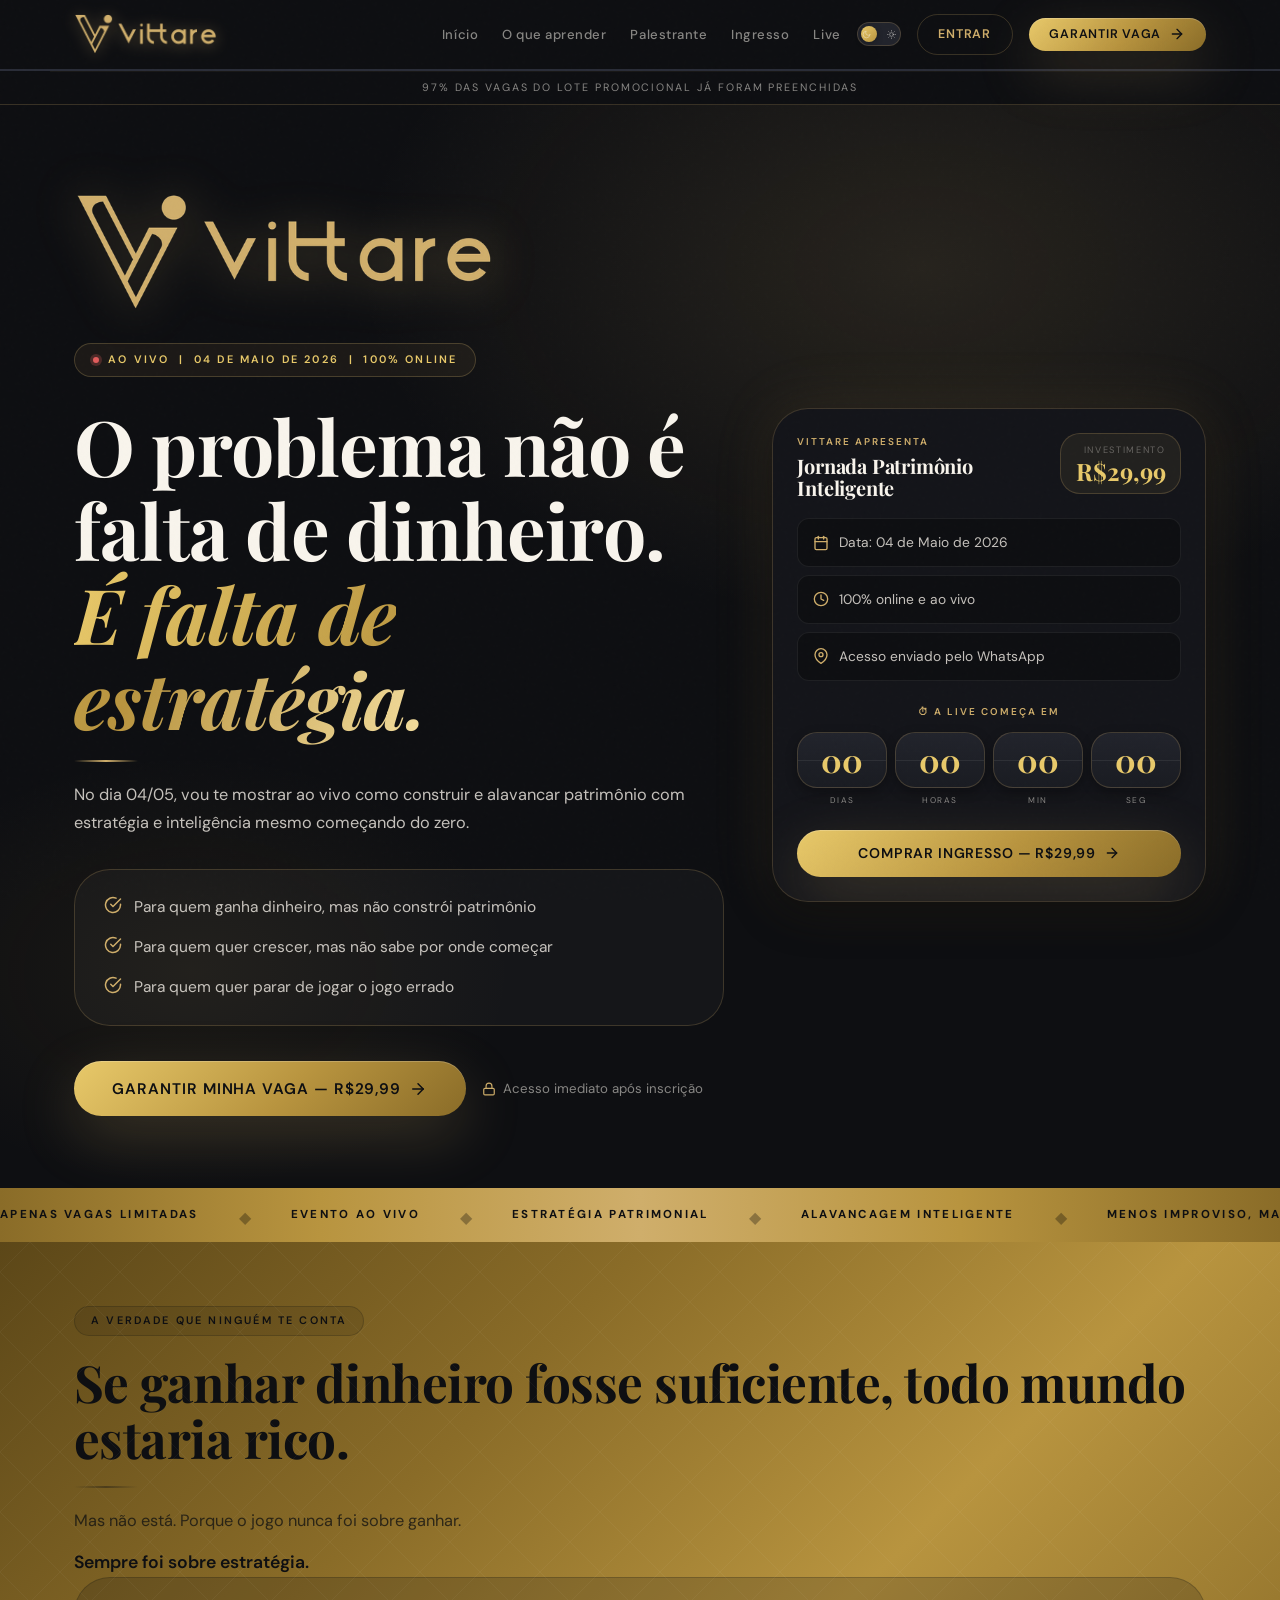
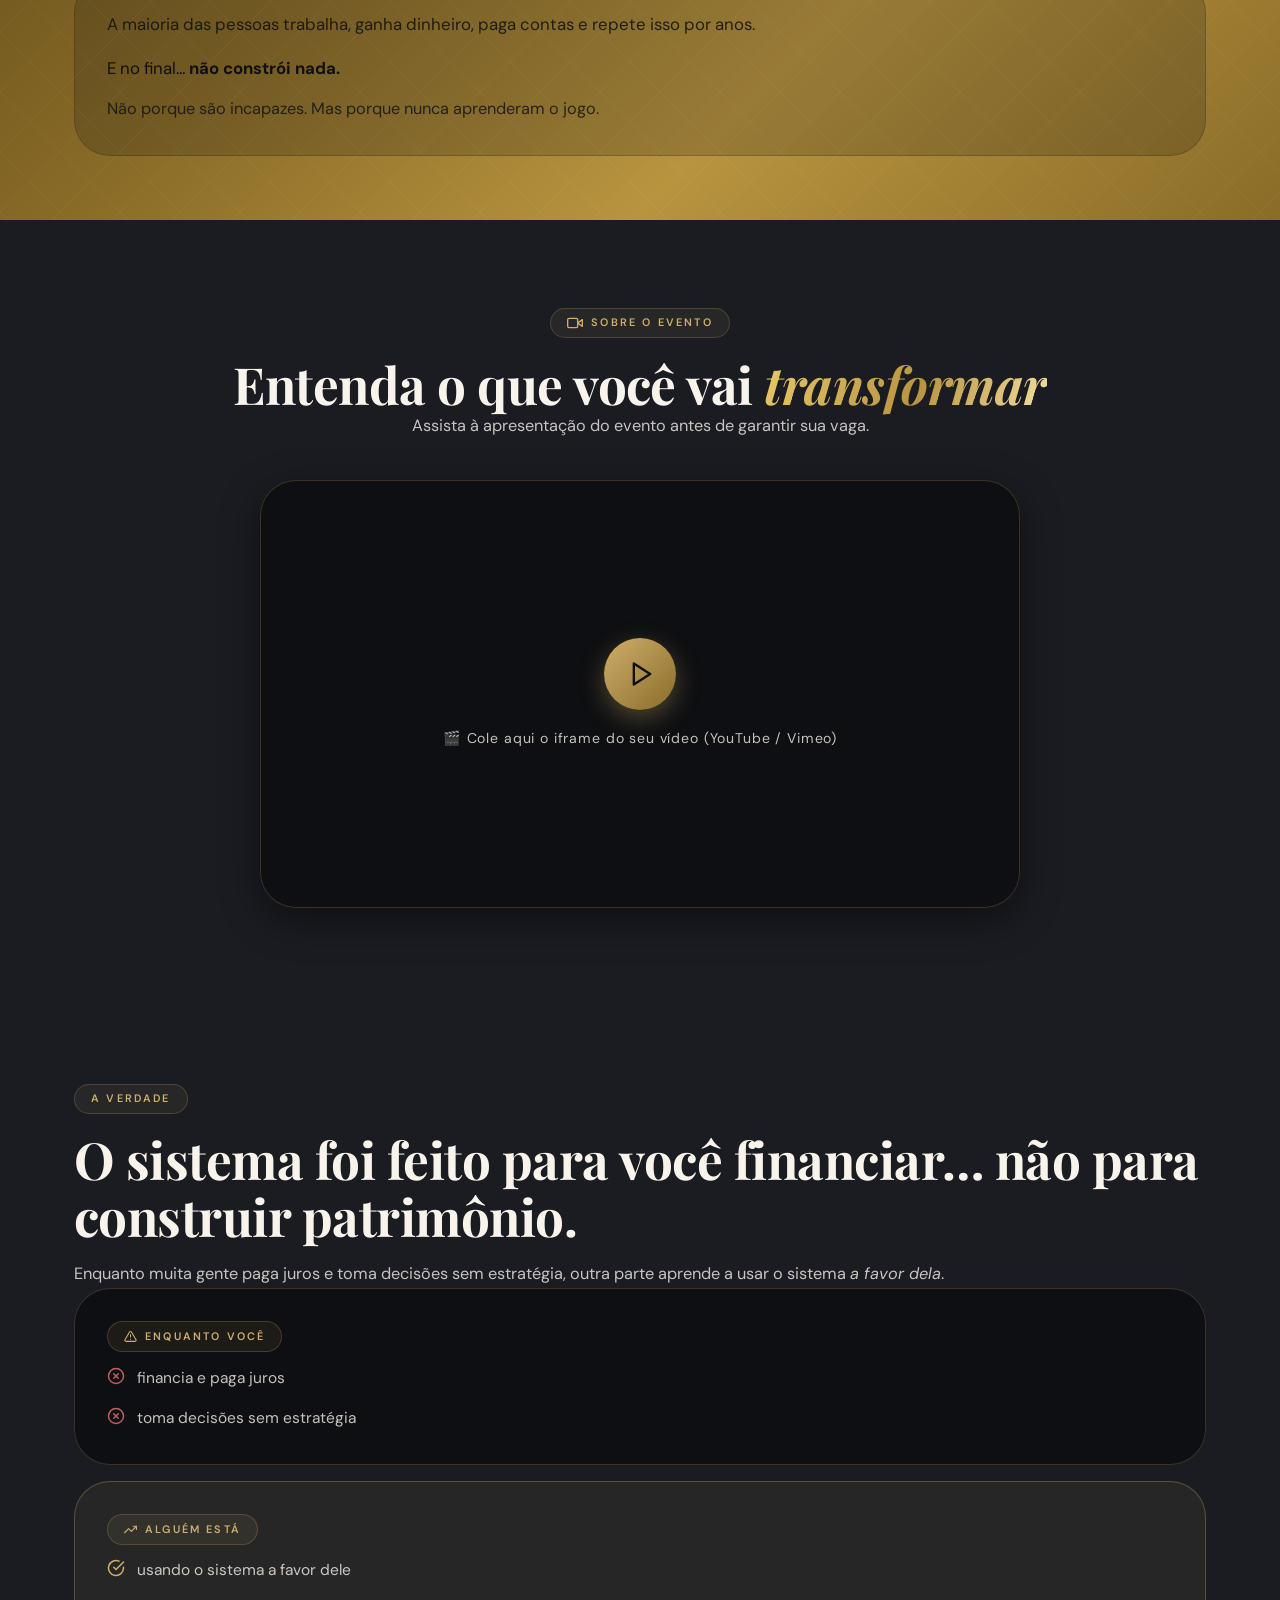
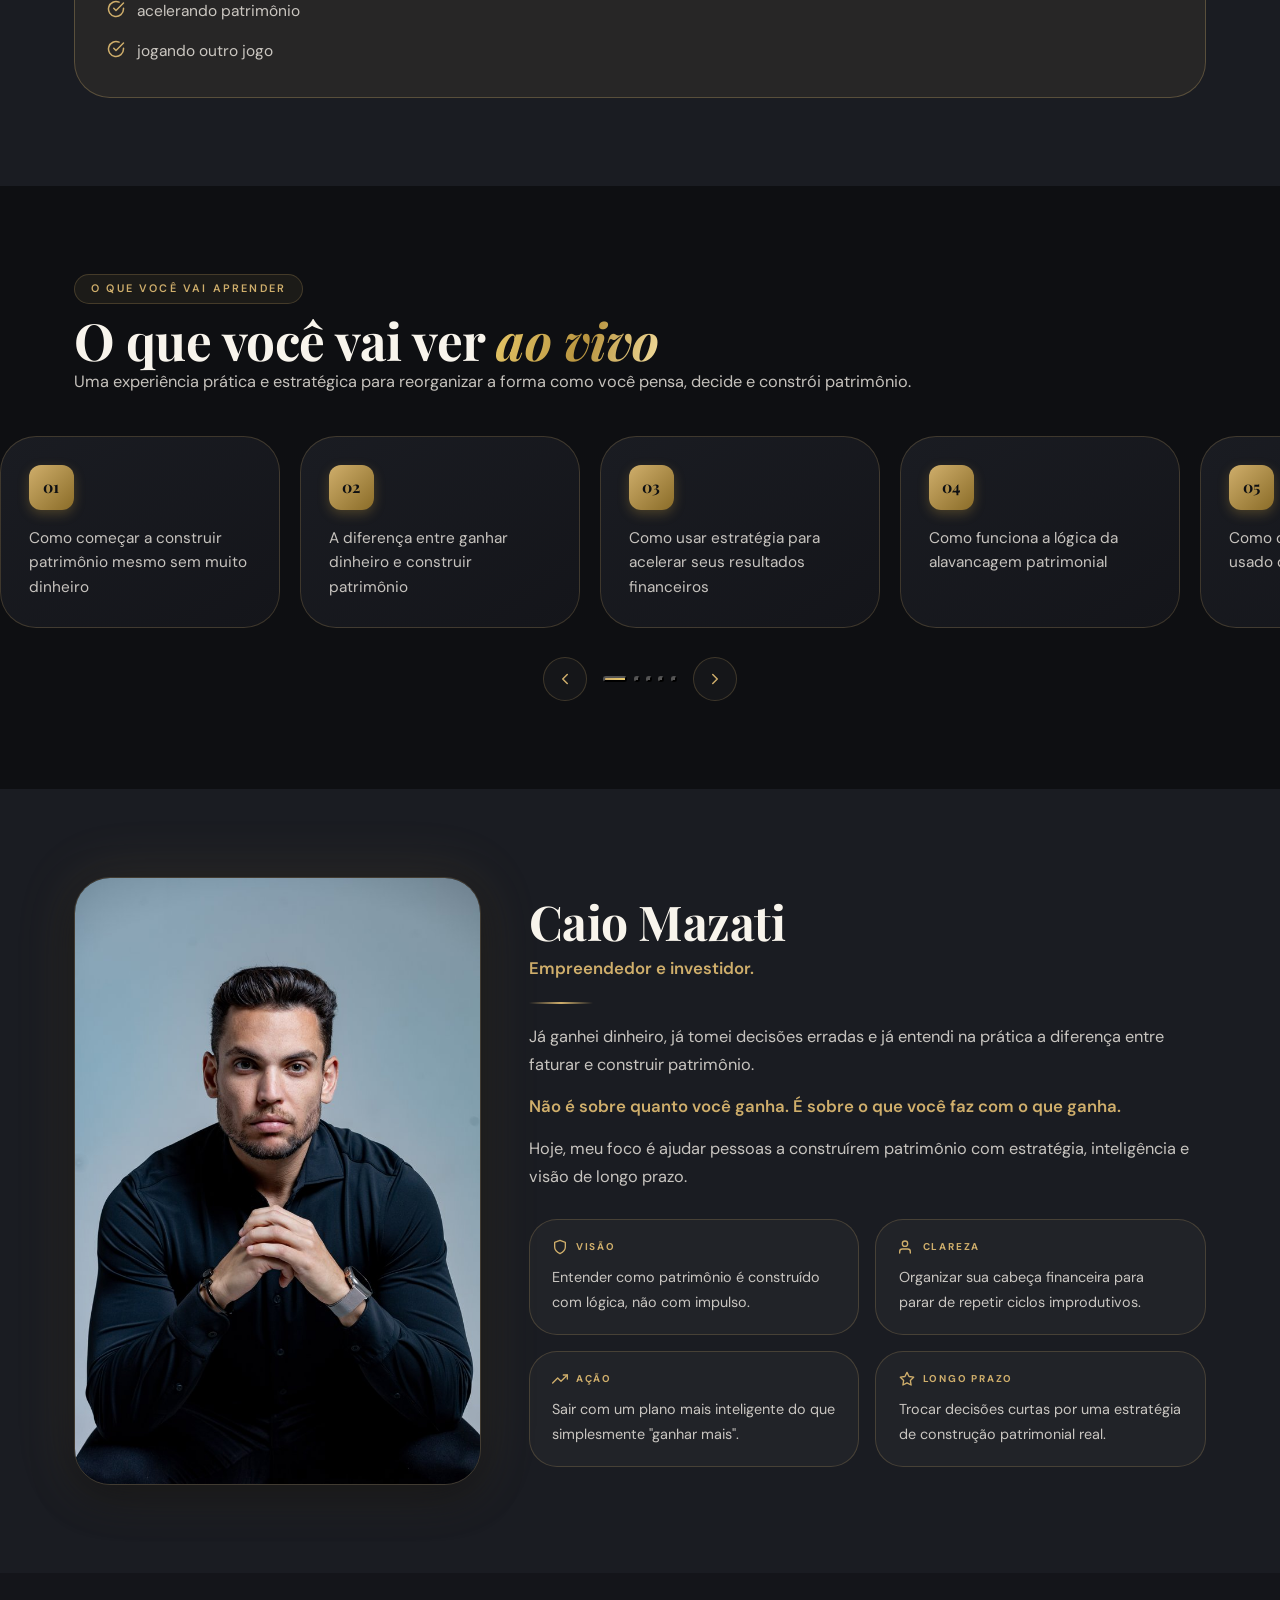
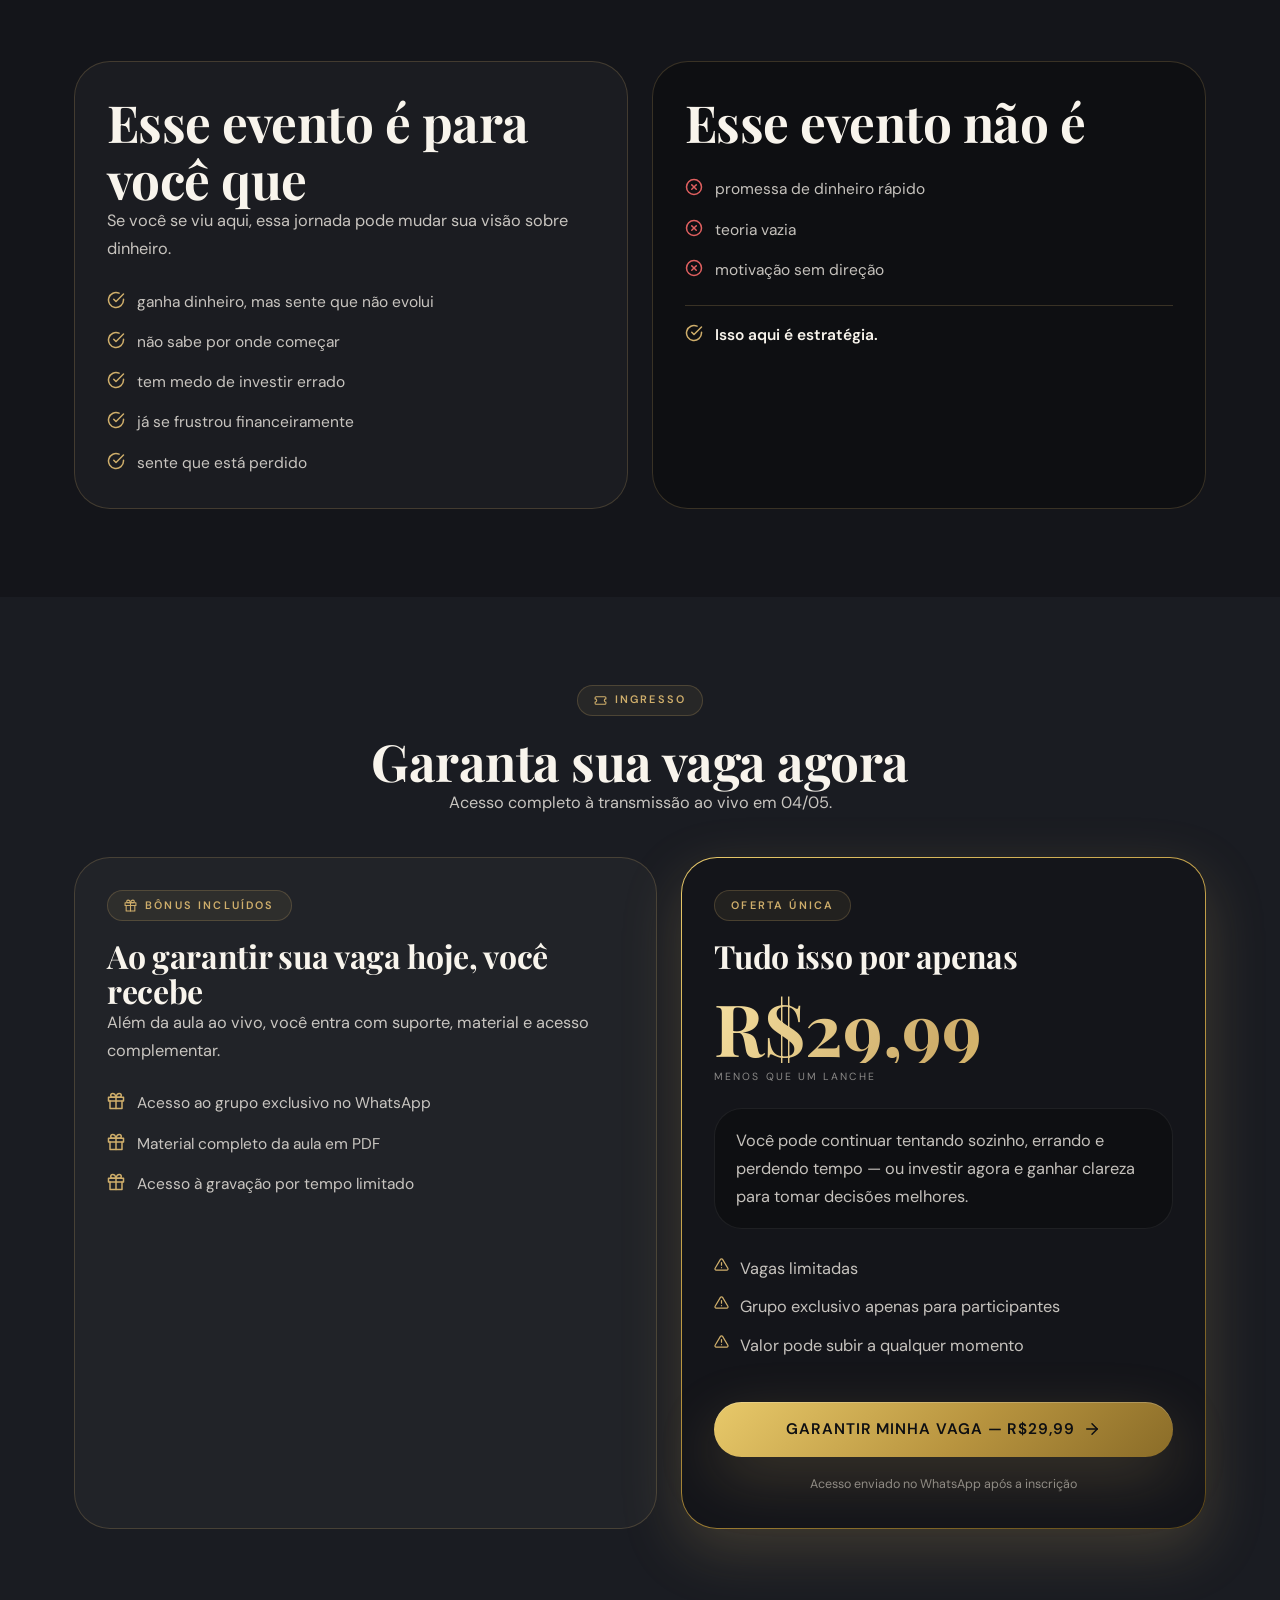
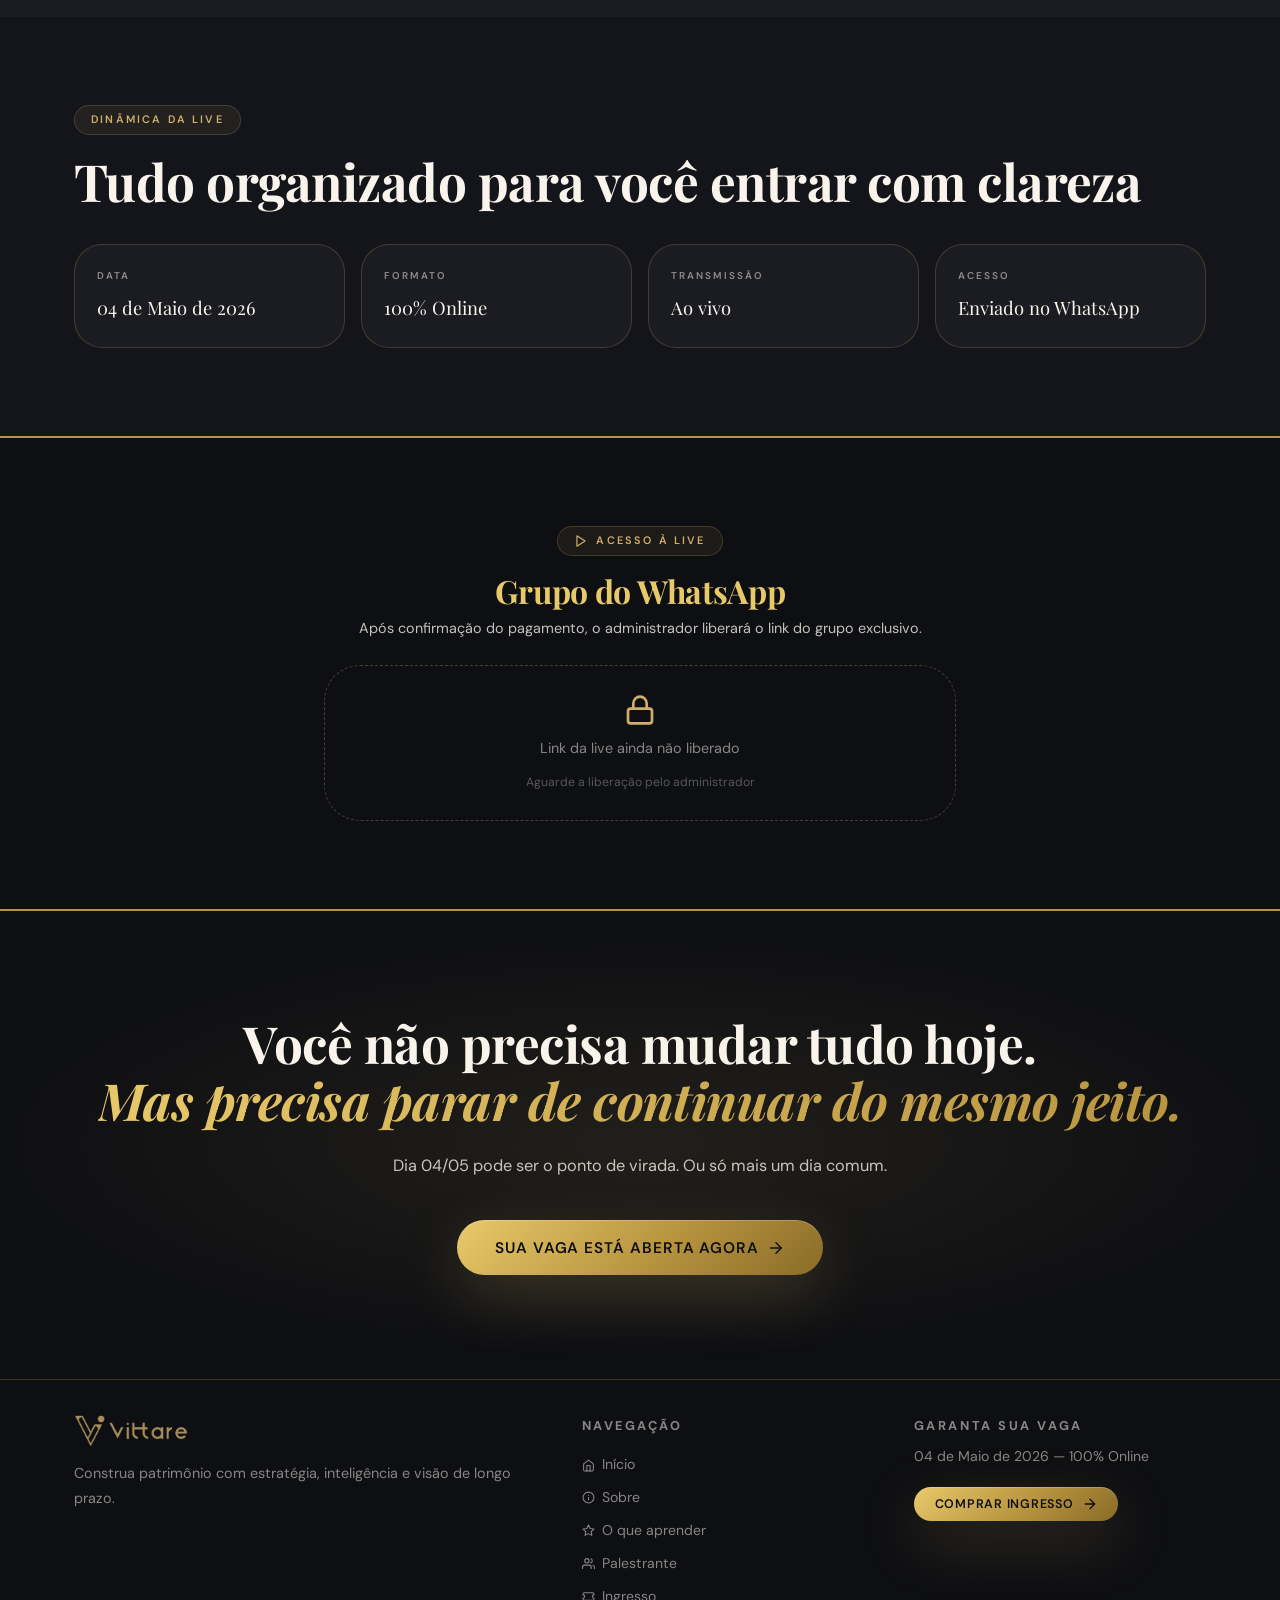
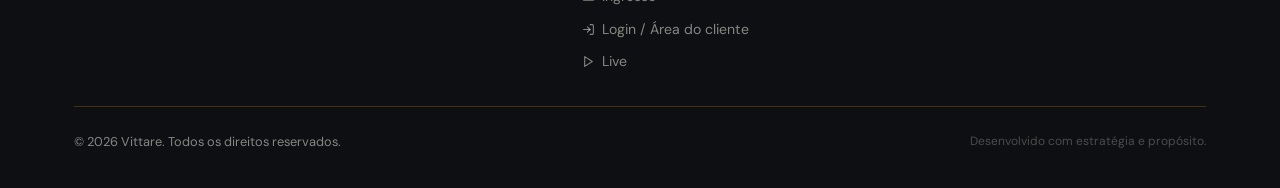
==== commit 01df34b4: "Vittare V3 Agr com login" ====
--- a/index.html
+++ b/index.html
@@ -3,7 +3,7 @@
 <head>
 <meta charset="UTF-8"/>
 <meta name="viewport" content="width=device-width,initial-scale=1.0"/>
-<title>Jornada Estratégia Patrimonial</title>
+<title>Jornada Patrimônio Inteligente</title>
 <meta name="description" content="Aprenda ao vivo como construir e alavancar patrimônio com estratégia. 04 de Maio de 2026."/>
 <link rel="icon" href="[data-uri]" type="image/png"/>
 <link rel="preconnect" href="https://fonts.googleapis.com"/>
@@ -34,7 +34,8 @@
           <svg viewBox="0 0 24 24" fill="none" stroke="currentColor" stroke-width="2" stroke-linecap="round" stroke-linejoin="round"><circle cx="12" cy="12" r="5"/><line x1="12" y1="1" x2="12" y2="3"/><line x1="12" y1="21" x2="12" y2="23"/><line x1="4.22" y1="4.22" x2="5.64" y2="5.64"/><line x1="18.36" y1="18.36" x2="19.78" y2="19.78"/><line x1="1" y1="12" x2="3" y2="12"/><line x1="21" y1="12" x2="23" y2="12"/><line x1="4.22" y1="19.78" x2="5.64" y2="18.36"/><line x1="18.36" y1="5.64" x2="19.78" y2="4.22"/></svg>
         </div>
       </button>
-      <button class="btn btn--primary btn--sm" onclick="openModal()">Garantir vaga <svg width="16" height="16" viewBox="0 0 24 24" fill="none" stroke="currentColor" stroke-width="2" stroke-linecap="round" stroke-linejoin="round"><line x1="5" y1="12" x2="19" y2="12"/><polyline points="12 5 19 12 12 19"/></svg></button>
+      <a href="login.html" class="btn btn--secondary btn--sm" id="nav-auth-btn">Entrar</a>
+      <button class="btn btn--primary btn--sm" onclick="checkSalesAndOpen()">Garantir vaga <svg width="16" height="16" viewBox="0 0 24 24" fill="none" stroke="currentColor" stroke-width="2" stroke-linecap="round" stroke-linejoin="round"><line x1="5" y1="12" x2="19" y2="12"/><polyline points="12 5 19 12 12 19"/></svg></button>
       <button class="mob-menu-btn" id="mobMenuBtn" aria-label="Menu"><svg width="20" height="20" viewBox="0 0 24 24" fill="none" stroke="currentColor" stroke-width="2" stroke-linecap="round" stroke-linejoin="round"><line x1="3" y1="12" x2="21" y2="12"/><line x1="3" y1="6" x2="21" y2="6"/><line x1="3" y1="18" x2="21" y2="18"/></svg></button>
     </div>
   </div>
@@ -59,28 +60,23 @@
       </div>
       <h1>O problema não é falta de dinheiro.<br/><em>É falta de estratégia.</em></h1>
       <div class="divider-gold"></div>
-      <p class="hero__sub">No dia 04/05, vou te mostrar ao vivo como construir e alavancar patrimônio com estratégia e inteligência — mesmo começando do zero.</p>
+      <p class="hero__sub">No dia 04/05, vou te mostrar ao vivo como construir e alavancar patrimônio com estratégia e inteligência mesmo começando do zero.</p>
       <div class="hero__bullets">
         <div class="bullet-item"><svg width="16" height="16" viewBox="0 0 24 24" fill="none" stroke="currentColor" stroke-width="2" stroke-linecap="round" stroke-linejoin="round"><path d="M22 11.08V12a10 10 0 1 1-5.93-9.14"/><polyline points="22 4 12 14.01 9 11.01"/></svg> <p>Para quem ganha dinheiro, mas não constrói patrimônio</p></div>
         <div class="bullet-item"><svg width="16" height="16" viewBox="0 0 24 24" fill="none" stroke="currentColor" stroke-width="2" stroke-linecap="round" stroke-linejoin="round"><path d="M22 11.08V12a10 10 0 1 1-5.93-9.14"/><polyline points="22 4 12 14.01 9 11.01"/></svg> <p>Para quem quer crescer, mas não sabe por onde começar</p></div>
         <div class="bullet-item"><svg width="16" height="16" viewBox="0 0 24 24" fill="none" stroke="currentColor" stroke-width="2" stroke-linecap="round" stroke-linejoin="round"><path d="M22 11.08V12a10 10 0 1 1-5.93-9.14"/><polyline points="22 4 12 14.01 9 11.01"/></svg> <p>Para quem quer parar de jogar o jogo errado</p></div>
       </div>
       <div class="hero__cta-row">
-        <button class="btn btn--primary btn--lg" onclick="openModal()">GARANTIR MINHA VAGA — R$29,99 <svg width="18" height="18" viewBox="0 0 24 24" fill="none" stroke="currentColor" stroke-width="2" stroke-linecap="round" stroke-linejoin="round"><line x1="5" y1="12" x2="19" y2="12"/><polyline points="12 5 19 12 12 19"/></svg></button>
+        <button class="btn btn--primary btn--lg" onclick="checkSalesAndOpen()">GARANTIR MINHA VAGA — R$29,99 <svg width="18" height="18" viewBox="0 0 24 24" fill="none" stroke="currentColor" stroke-width="2" stroke-linecap="round" stroke-linejoin="round"><line x1="5" y1="12" x2="19" y2="12"/><polyline points="12 5 19 12 12 19"/></svg></button>
         <span class="hero__lock"><svg width="14" height="14" viewBox="0 0 24 24" fill="none" stroke="currentColor" stroke-width="2" stroke-linecap="round" stroke-linejoin="round"><rect x="3" y="11" width="18" height="11" rx="2" ry="2"/><path d="M7 11V7a5 5 0 0 1 10 0v4"/></svg> Acesso imediato após inscrição</span>
       </div>
     </div>
 
     <!-- Event Card -->
     <div class="event-card anim-3">
-      <div class="event-card__media">
-        <div class="event-card__media-placeholder">
-          <svg width="32" height="32" viewBox="0 0 24 24" fill="none" stroke="currentColor" stroke-width="2" stroke-linecap="round" stroke-linejoin="round"><rect x="3" y="3" width="18" height="18" rx="2" ry="2"/><circle cx="8.5" cy="8.5" r="1.5"/><polyline points="21 15 16 10 5 21"/></svg><p>📸 Adicione a foto do evento aqui</p>
-        </div>
-      </div>
       <div class="event-card__body">
         <div class="event-card__header">
-          <div><p class="event-card__name">Vittare apresenta</p><h3 class="event-card__title">Jornada Estratégia Patrimonial</h3></div>
+          <div><p class="event-card__name">Vittare apresenta</p><h3 class="event-card__title">Jornada Patrimônio Inteligente</h3></div>
           <div class="event-card__price-box"><p class="event-card__price-lbl">Investimento</p><p class="event-card__price-val">R$29,99</p></div>
         </div>
         <div class="event-card__details">
@@ -97,7 +93,7 @@
             <div class="cd-unit"><div class="cd-card"><span class="cd-num" id="cd-secs">00</span></div><span class="cd-lbl">Seg</span></div>
           </div>
         </div>
-        <button class="btn btn--primary btn--full" onclick="openModal()">Comprar ingresso — R$29,99 <svg width="16" height="16" viewBox="0 0 24 24" fill="none" stroke="currentColor" stroke-width="2" stroke-linecap="round" stroke-linejoin="round"><line x1="5" y1="12" x2="19" y2="12"/><polyline points="12 5 19 12 12 19"/></svg></button>
+        <button class="btn btn--primary btn--full" onclick="checkSalesAndOpen()">Comprar ingresso — R$29,99 <svg width="16" height="16" viewBox="0 0 24 24" fill="none" stroke="currentColor" stroke-width="2" stroke-linecap="round" stroke-linejoin="round"><line x1="5" y1="12" x2="19" y2="12"/><polyline points="12 5 19 12 12 19"/></svg></button>
       </div>
     </div>
   </div>
@@ -125,7 +121,7 @@
 <section class="gold-band reveal" id="sobre">
   <div class="container break-grid">
     <div>
-      <span class="eyebrow">Reflexão</span>
+      <span class="eyebrow">A verdade que ninguém te conta</span>
       <h2>Se ganhar dinheiro fosse suficiente, todo mundo estaria rico.</h2>
       <div class="divider-gold" style="background:linear-gradient(90deg,transparent,rgba(14,15,18,.4),transparent);margin:1.2rem 0"></div>
       <p>Mas não está. Porque o jogo nunca foi sobre ganhar.</p>
@@ -143,7 +139,7 @@
 <!-- VIDEO -->
 <section class="video-section reveal" id="video">
   <div class="container" style="text-align:center">
-    <span class="eyebrow"><svg width="16" height="16" viewBox="0 0 24 24" fill="none" stroke="currentColor" stroke-width="2" stroke-linecap="round" stroke-linejoin="round"><polygon points="23 7 16 12 23 17 23 7"/><rect x="1" y="5" width="15" height="14" rx="2" ry="2"/></svg> Apresentação</span>
+    <span class="eyebrow"><svg width="16" height="16" viewBox="0 0 24 24" fill="none" stroke="currentColor" stroke-width="2" stroke-linecap="round" stroke-linejoin="round"><polygon points="23 7 16 12 23 17 23 7"/><rect x="1" y="5" width="15" height="14" rx="2" ry="2"/></svg> Sobre o Evento</span>
     <h2>Entenda o que você vai <em class="gold-text">transformar</em></h2>
     <p>Assista à apresentação do evento antes de garantir sua vaga.</p>
     <div class="video-wrap">
@@ -162,7 +158,7 @@
 <section style="background:var(--bg-2)" id="estrategia">
   <div class="container break-grid">
     <div class="reveal">
-      <span class="eyebrow">Big Idea</span>
+      <span class="eyebrow">A verdade</span>
       <h2>O sistema foi feito para você financiar… não para construir patrimônio.</h2>
       <p style="margin-top:1rem">Enquanto muita gente paga juros e toma decisões sem estratégia, outra parte aprende a usar o sistema <em>a favor dela</em>.</p>
     </div>
@@ -211,28 +207,28 @@
 
 <!-- AUTHORITY -->
 <section style="background:var(--bg-2)" id="palestrante">
-  <div class="container authority-grid">
-    <div class="speaker-card reveal">
-      <div class="speaker-card__photo">
-        <img src="[data-uri]" alt="Foto do Palestrante"/>
-      </div>
-      <div class="speaker-card__body">
-                <h3>Caio Mazati</h3>
-        <div style="margin-top:1.2rem;display:flex;flex-direction:column;gap:.7rem">
-          <p><strong style="color:var(--text-h)">Empreendedor e investidor.</strong></p>
+  <div class="container">
+    <div class="speaker-full-layout reveal">
+      <!-- Full portrait photo -->
+      <div class="speaker-full-photo">
+        <img src="[data-uri]" alt="Caio Mazati"/>
+      </div>
+      <!-- Text content -->
+      <div class="speaker-full-body">
+        <h2 class="speaker-full-name">Caio Mazati</h2>
+        <p class="speaker-full-role">Empreendedor e investidor.</p>
+        <div class="divider-gold" style="margin:1.2rem 0"></div>
+        <div style="display:flex;flex-direction:column;gap:.85rem">
           <p>Já ganhei dinheiro, já tomei decisões erradas e já entendi na prática a diferença entre faturar e construir patrimônio.</p>
           <p style="font-size:1.05rem;font-weight:600;color:var(--gold-400)">Não é sobre quanto você ganha. É sobre o que você faz com o que ganha.</p>
-        </div>
-      </div>
-    </div>
-    <div class="reveal delay-2">
-            <h2>É exatamente isso que você vai entender nessa jornada.</h2>
-      <p style="margin-top:1rem">Não é mais uma aula para te motivar por uma noite. É um convite para pensar com mais clareza, agir com mais critério e crescer com mais direção.</p>
-      <div class="mini-cards">
-        <div class="mini-card"><div class="mini-card__icon"><svg width="16" height="16" viewBox="0 0 24 24" fill="none" stroke="currentColor" stroke-width="2" stroke-linecap="round" stroke-linejoin="round"><path d="M12 22s8-4 8-10V5l-8-3-8 3v7c0 6 8 10 8 10z"/></svg><span class="mini-card__icon-lbl">Visão</span></div><p>Entender como patrimônio é construído com lógica, não com impulso.</p></div>
-        <div class="mini-card"><div class="mini-card__icon"><svg width="16" height="16" viewBox="0 0 24 24" fill="none" stroke="currentColor" stroke-width="2" stroke-linecap="round" stroke-linejoin="round"><path d="M17 21v-2a4 4 0 0 0-4-4H5a4 4 0 0 0-4 4v2"/><circle cx="9" cy="7" r="4"/><path d="M23 21v-2a4 4 0 0 0-3-3.87"/><path d="M16 3.13a4 4 0 0 1 0 7.75"/></svg><span class="mini-card__icon-lbl">Clareza</span></div><p>Organizar sua cabeça financeira para parar de repetir ciclos improdutivos.</p></div>
-        <div class="mini-card"><div class="mini-card__icon"><svg width="16" height="16" viewBox="0 0 24 24" fill="none" stroke="currentColor" stroke-width="2" stroke-linecap="round" stroke-linejoin="round"><polyline points="23 6 13.5 15.5 8.5 10.5 1 18"/><polyline points="17 6 23 6 23 12"/></svg><span class="mini-card__icon-lbl">Ação</span></div><p>Sair com um plano mais inteligente do que simplesmente "ganhar mais".</p></div>
-        <div class="mini-card"><div class="mini-card__icon"><svg width="16" height="16" viewBox="0 0 24 24" fill="none" stroke="currentColor" stroke-width="2" stroke-linecap="round" stroke-linejoin="round"><polygon points="12 2 15.09 8.26 22 9.27 17 14.14 18.18 21.02 12 17.77 5.82 21.02 7 14.14 2 9.27 8.91 8.26 12 2"/></svg><span class="mini-card__icon-lbl">Longo prazo</span></div><p>Trocar decisões curtas por uma estratégia de construção patrimonial real.</p></div>
+          <p>Hoje, meu foco é ajudar pessoas a construírem patrimônio com estratégia, inteligência e visão de longo prazo.</p>
+        </div>
+        <div class="mini-cards" style="margin-top:1.75rem">
+          <div class="mini-card"><div class="mini-card__icon"><svg width="16" height="16" viewBox="0 0 24 24" fill="none" stroke="currentColor" stroke-width="2" stroke-linecap="round" stroke-linejoin="round"><path d="M12 22s8-4 8-10V5l-8-3-8 3v7c0 6 8 10 8 10z"/></svg><span class="mini-card__icon-lbl">Visão</span></div><p>Entender como patrimônio é construído com lógica, não com impulso.</p></div>
+          <div class="mini-card"><div class="mini-card__icon"><svg width="16" height="16" viewBox="0 0 24 24" fill="none" stroke="currentColor" stroke-width="2" stroke-linecap="round" stroke-linejoin="round"><path d="M17 21v-2a4 4 0 0 0-4-4H5a4 4 0 0 0-4 4v2"/><circle cx="9" cy="7" r="4"/></svg><span class="mini-card__icon-lbl">Clareza</span></div><p>Organizar sua cabeça financeira para parar de repetir ciclos improdutivos.</p></div>
+          <div class="mini-card"><div class="mini-card__icon"><svg width="16" height="16" viewBox="0 0 24 24" fill="none" stroke="currentColor" stroke-width="2" stroke-linecap="round" stroke-linejoin="round"><polyline points="23 6 13.5 15.5 8.5 10.5 1 18"/><polyline points="17 6 23 6 23 12"/></svg><span class="mini-card__icon-lbl">Ação</span></div><p>Sair com um plano mais inteligente do que simplesmente "ganhar mais".</p></div>
+          <div class="mini-card"><div class="mini-card__icon"><svg width="16" height="16" viewBox="0 0 24 24" fill="none" stroke="currentColor" stroke-width="2" stroke-linecap="round" stroke-linejoin="round"><polygon points="12 2 15.09 8.26 22 9.27 17 14.14 18.18 21.02 12 17.77 5.82 21.02 7 14.14 2 9.27 8.91 8.26 12 2"/></svg><span class="mini-card__icon-lbl">Longo prazo</span></div><p>Trocar decisões curtas por uma estratégia de construção patrimonial real.</p></div>
+        </div>
       </div>
     </div>
   </div>
@@ -300,7 +296,7 @@
           <div class="urgency-item"><svg width="15" height="15" viewBox="0 0 24 24" fill="none" stroke="currentColor" stroke-width="2" stroke-linecap="round" stroke-linejoin="round"><path d="M10.29 3.86L1.82 18a2 2 0 0 0 1.71 3h16.94a2 2 0 0 0 1.71-3L13.71 3.86a2 2 0 0 0-3.42 0z"/><line x1="12" y1="9" x2="12" y2="13"/><line x1="12" y1="17" x2="12.01" y2="17"/></svg><p>Grupo exclusivo apenas para participantes</p></div>
           <div class="urgency-item"><svg width="15" height="15" viewBox="0 0 24 24" fill="none" stroke="currentColor" stroke-width="2" stroke-linecap="round" stroke-linejoin="round"><path d="M10.29 3.86L1.82 18a2 2 0 0 0 1.71 3h16.94a2 2 0 0 0 1.71-3L13.71 3.86a2 2 0 0 0-3.42 0z"/><line x1="12" y1="9" x2="12" y2="13"/><line x1="12" y1="17" x2="12.01" y2="17"/></svg><p>Valor pode subir a qualquer momento</p></div>
         </div>
-        <button class="btn btn--primary btn--full btn--lg" onclick="openModal()" style="margin-top:1.5rem">
+        <button class="btn btn--primary btn--full btn--lg" onclick="checkSalesAndOpen()" style="margin-top:1.5rem">
           GARANTIR MINHA VAGA — R$29,99 <svg width="18" height="18" viewBox="0 0 24 24" fill="none" stroke="currentColor" stroke-width="2" stroke-linecap="round" stroke-linejoin="round"><line x1="5" y1="12" x2="19" y2="12"/><polyline points="12 5 19 12 12 19"/></svg>
         </button>
         <p class="price-card__footer">Acesso enviado no WhatsApp após a inscrição</p>
@@ -313,7 +309,7 @@
 <!-- DETAILS -->
 <section class="reveal" id="detalhes">
   <div class="container">
-    <span class="eyebrow">Detalhes</span>
+    <span class="eyebrow">Dinâmica da live</span>
     <h2>Tudo organizado para você entrar com clareza</h2>
     <div class="detail-grid">
       <div class="detail-card"><p class="detail-card__lbl">Data</p><p class="detail-card__val">04 de Maio de 2026</p></div>
@@ -329,8 +325,8 @@
 <section class="live-section" id="live">
   <div class="live-section__inner container">
     <span class="eyebrow" style="display:inline-flex;justify-content:center"><svg width="14" height="14" viewBox="0 0 24 24" fill="none" stroke="currentColor" stroke-width="2" stroke-linecap="round" stroke-linejoin="round"><polygon points="5 3 19 12 5 21 5 3"/></svg> Acesso à Live</span>
-    <h3 style="text-align:center;color:var(--gold-300)">Link da transmissão</h3>
-    <p style="margin-top:.5rem;margin-bottom:1.5rem;font-size:.9rem">O link será liberado pelo administrador próximo ao horário do evento.</p>
+    <h3 style="text-align:center;color:var(--gold-300)">Grupo do WhatsApp</h3>
+    <p style="margin-top:.5rem;margin-bottom:1.5rem;font-size:.9rem">Após confirmação do pagamento, o administrador liberará o link do grupo exclusivo.</p>
     <div id="live-locked" class="live-locked">
       <svg width="28" height="28" viewBox="0 0 24 24" fill="none" stroke="currentColor" stroke-width="2" stroke-linecap="round" stroke-linejoin="round"><rect x="3" y="11" width="18" height="11" rx="2" ry="2"/><path d="M7 11V7a5 5 0 0 1 10 0v4"/></svg><span>Link da live ainda não liberado</span>
       <span style="font-size:.76rem;opacity:.6">Aguarde a liberação pelo administrador</span>
@@ -349,7 +345,7 @@
   <div class="container reveal" style="position:relative;text-align:center">
         <h2>Você não precisa mudar tudo hoje.<br/><em class="gold-text">Mas precisa parar de continuar do mesmo jeito.</em></h2>
     <p style="max-width:680px;margin:1.5rem auto 0">Dia 04/05 pode ser o ponto de virada. Ou só mais um dia comum.</p>
-    <button class="btn btn--primary btn--lg" onclick="openModal()" style="margin-top:2.5rem">
+    <button class="btn btn--primary btn--lg" onclick="checkSalesAndOpen()" style="margin-top:2.5rem">
       SUA VAGA ESTÁ ABERTA AGORA <svg width="18" height="18" viewBox="0 0 24 24" fill="none" stroke="currentColor" stroke-width="2" stroke-linecap="round" stroke-linejoin="round"><line x1="5" y1="12" x2="19" y2="12"/><polyline points="12 5 19 12 12 19"/></svg>
     </button>
   </div>
@@ -372,12 +368,13 @@
         <a href="#aprender"><svg width="13" height="13" viewBox="0 0 24 24" fill="none" stroke="currentColor" stroke-width="2" stroke-linecap="round" stroke-linejoin="round"><polygon points="12 2 15.09 8.26 22 9.27 17 14.14 18.18 21.02 12 17.77 5.82 21.02 7 14.14 2 9.27 8.91 8.26 12 2"/></svg> O que aprender</a>
         <a href="#palestrante"><svg width="13" height="13" viewBox="0 0 24 24" fill="none" stroke="currentColor" stroke-width="2" stroke-linecap="round" stroke-linejoin="round"><path d="M17 21v-2a4 4 0 0 0-4-4H5a4 4 0 0 0-4 4v2"/><circle cx="9" cy="7" r="4"/><path d="M23 21v-2a4 4 0 0 0-3-3.87"/><path d="M16 3.13a4 4 0 0 1 0 7.75"/></svg> Palestrante</a>
         <a href="#oferta"><svg width="13" height="13" viewBox="0 0 24 24" fill="none" stroke="currentColor" stroke-width="2" stroke-linecap="round" stroke-linejoin="round"><path d="M2 9a3 3 0 0 1 0 6v2a2 2 0 0 0 2 2h16a2 2 0 0 0 2-2v-2a3 3 0 0 1 0-6V7a2 2 0 0 0-2-2H4a2 2 0 0 0-2 2z"/></svg> Ingresso</a>
+        <a href="login.html"><svg width="13" height="13" viewBox="0 0 24 24" fill="none" stroke="currentColor" stroke-width="2" stroke-linecap="round" stroke-linejoin="round"><path d="M15 3h4a2 2 0 0 1 2 2v14a2 2 0 0 1-2 2h-4"/><polyline points="10 17 15 12 10 7"/><line x1="15" y1="12" x2="3" y2="12"/></svg> Login / Área do cliente</a>
         <a href="#live"><svg width="13" height="13" viewBox="0 0 24 24" fill="none" stroke="currentColor" stroke-width="2" stroke-linecap="round" stroke-linejoin="round"><polygon points="5 3 19 12 5 21 5 3"/></svg> Live</a>
       </nav>
       <div class="footer__cta">
         <p class="footer__nav-title">Garanta sua vaga</p>
         <p style="font-size:.88rem;margin-bottom:1.2rem">04 de Maio de 2026 — 100% Online</p>
-        <button class="btn btn--primary btn--sm" onclick="openModal()">Comprar ingresso <svg width="16" height="16" viewBox="0 0 24 24" fill="none" stroke="currentColor" stroke-width="2" stroke-linecap="round" stroke-linejoin="round"><line x1="5" y1="12" x2="19" y2="12"/><polyline points="12 5 19 12 12 19"/></svg></button>
+        <button class="btn btn--primary btn--sm" onclick="checkSalesAndOpen()">Comprar ingresso <svg width="16" height="16" viewBox="0 0 24 24" fill="none" stroke="currentColor" stroke-width="2" stroke-linecap="round" stroke-linejoin="round"><line x1="5" y1="12" x2="19" y2="12"/><polyline points="12 5 19 12 12 19"/></svg></button>
       </div>
     </div>
     <div class="footer__bottom">
@@ -398,7 +395,7 @@
     <!-- Tela 1: Escolha -->
     <div id="modal-choice">
       <span class="eyebrow" style="display:inline-block;margin-bottom:.75rem">Garantir vaga</span>
-      <h3>Jornada Estratégia Patrimonial</h3>
+      <h3>Jornada Patrimônio Inteligente</h3>
       <div class="price-display">R$29,99</div>
       <p style="font-size:.9rem;margin-bottom:1.5rem">Como você deseja prosseguir?</p>
       <div style="display:grid;gap:.85rem">
@@ -434,7 +431,7 @@
         <div class="modal-buy-box__item"><svg width="16" height="16" viewBox="0 0 24 24" fill="none" stroke="currentColor" stroke-width="2" stroke-linecap="round" stroke-linejoin="round"><path d="M22 11.08V12a10 10 0 1 1-5.93-9.14"/><polyline points="22 4 12 14.01 9 11.01"/></svg><span>Material em PDF + gravação</span></div>
       </div>
       <!-- 💳 LINK DO CHECKOUT — substitua o href pelo link real do seu gateway -->
-      <a id="checkoutLink" href="confirmacao.html" class="btn btn--primary btn--full btn--lg" style="margin-top:1.2rem;display:inline-flex">
+      <a id="checkoutLink" href="https://payfast.greenn.com.br/pre-checkout/8jvqfva" target="_blank" rel="noopener" class="btn btn--primary btn--full btn--lg" style="margin-top:1.2rem;display:inline-flex">
         IR PARA PÁGINA DE PAGAMENTO <svg width="16" height="16" viewBox="0 0 24 24" fill="none" stroke="currentColor" stroke-width="2" stroke-linecap="round" stroke-linejoin="round"><path d="M18 13v6a2 2 0 0 1-2 2H5a2 2 0 0 1-2-2V8a2 2 0 0 0 1 0h4"/><polyline points="15 3 21 3 21 9"/><line x1="10" y1="14" x2="21" y2="3"/></svg>
       </a>
       <div class="modal-security"><svg width="12" height="12" viewBox="0 0 24 24" fill="none" stroke="currentColor" stroke-width="2" stroke-linecap="round" stroke-linejoin="round"><rect x="3" y="11" width="18" height="11" rx="2" ry="2"/><path d="M7 11V7a5 5 0 0 1 10 0v4"/></svg><span>Pagamento 100% seguro e protegido</span></div>
@@ -443,41 +440,68 @@
     <!-- Tela 3: Admin -->
     <div id="modal-admin" style="display:none">
       <button class="modal-back-btn" onclick="backToChoice()">← Voltar</button>
+
+      <!-- Login -->
       <div id="admin-login-view">
-        <span class="eyebrow" style="display:inline-block;margin-bottom:.75rem"><svg width="13" height="13" viewBox="0 0 24 24" fill="none" stroke="currentColor" stroke-width="2" stroke-linecap="round" stroke-linejoin="round"><path d="M12 22s8-4 8-10V5l-8-3-8 3v7c0 6 8 10 8 10z"/></svg> Área Admin</span>
+        <span class="eyebrow" style="display:inline-block;margin-bottom:.75rem"><svg width="13" height="13" viewBox="0 0 24 24" fill="none" stroke="currentColor" stroke-width="2" stroke-linecap="round" stroke-linejoin="round"><path d="M12 22s8-4 8-10V5l-8-3-8 3v7c0 6 8 10 8 10z"/></svg> Painel Admin</span>
         <h3>Acesso administrativo</h3>
-        <p style="margin:.6rem 0 1.3rem;font-size:.9rem">Digite a senha para acessar o painel de gerenciamento da live.</p>
+        <p style="margin:.6rem 0 1.3rem;font-size:.9rem">Digite a senha para acessar o painel de gerenciamento.</p>
         <div class="form-group">
           <label>Senha de administrador</label>
           <input type="password" id="admin-password" placeholder="Digite a senha…" onkeydown="if(event.key==='Enter') adminLogin()"/>
         </div>
-        <button class="btn btn--primary btn--full" onclick="adminLogin()">Entrar <svg width="16" height="16" viewBox="0 0 24 24" fill="none" stroke="currentColor" stroke-width="2" stroke-linecap="round" stroke-linejoin="round"><line x1="5" y1="12" x2="19" y2="12"/><polyline points="12 5 19 12 12 19"/></svg></button>
+        <button class="btn btn--primary btn--full" onclick="adminLogin()">Entrar <svg width="16" height="16" viewBox="0 0 24 24" fill="none" stroke="currentColor" stroke-width="2.5" stroke-linecap="round" stroke-linejoin="round"><line x1="5" y1="12" x2="19" y2="12"/><polyline points="12 5 19 12 12 19"/></svg></button>
         <div id="admin-login-msg" class="admin-panel__status"></div>
       </div>
+
+      <!-- Controls -->
       <div id="admin-controls-view" style="display:none">
         <span class="eyebrow" style="display:inline-block;margin-bottom:.75rem"><svg width="13" height="13" viewBox="0 0 24 24" fill="none" stroke="currentColor" stroke-width="2" stroke-linecap="round" stroke-linejoin="round"><path d="M12 22s8-4 8-10V5l-8-3-8 3v7c0 6 8 10 8 10z"/></svg> Painel Admin</span>
         <h3>Gerenciar link da live</h3>
-        <div class="form-group" style="margin-top:1rem">
-          <label>Link da live (Meet, YouTube, Zoom…)</label>
-          <input type="text" id="admin-link-input" placeholder="https://meet.google.com/…"/>
-        </div>
-        <div class="form-group">
-          <label>Status do link</label>
-          <div style="display:flex;gap:1.2rem;flex-wrap:wrap;margin-top:.3rem">
-            <label style="display:flex;align-items:center;gap:.5rem;cursor:pointer;font-size:.88rem;color:var(--text-b)">
-              <input type="radio" name="link-status" value="locked" checked style="accent-color:var(--gold-400)"/> <svg width="14" height="14" viewBox="0 0 24 24" fill="none" stroke="currentColor" stroke-width="2" stroke-linecap="round" stroke-linejoin="round"><rect x="3" y="11" width="18" height="11" rx="2" ry="2"/><path d="M7 11V7a5 5 0 0 1 10 0v4"/></svg> Bloqueado
-            </label>
-            <label style="display:flex;align-items:center;gap:.5rem;cursor:pointer;font-size:.88rem;color:var(--text-b)">
-              <input type="radio" name="link-status" value="unlocked" style="accent-color:var(--gold-400)"/> <svg width="14" height="14" viewBox="0 0 24 24" fill="none" stroke="currentColor" stroke-width="2" stroke-linecap="round" stroke-linejoin="round"><polygon points="5 3 19 12 5 21 5 3"/></svg> Liberar link
-            </label>
+
+        <!-- WhatsApp link -->
+        <div class="admin-block">
+          <p class="admin-block__title"><svg width="14" height="14" viewBox="0 0 24 24" fill="none" stroke="currentColor" stroke-width="2" stroke-linecap="round" stroke-linejoin="round"><path d="M22 16.92v3a2 2 0 0 1-2.18 2 19.79 19.79 0 0 1-8.63-3.07A19.5 19.5 0 0 1 4.69 12 19.79 19.79 0 0 1 1.61 3.21 2 2 0 0 1 3.58 1h3a2 2 0 0 1 2 1.72c.127.96.361 1.903.7 2.81a2 2 0 0 1-.45 2.11L7.91 8.56a16 16 0 0 0 5.53 5.53l.98-.82a2 2 0 0 1 2.11-.45c.907.339 1.85.573 2.81.7A2 2 0 0 1 22 16.92z"/></svg> Link do grupo WhatsApp</p>
+          <div class="form-group" style="margin-top:.6rem">
+            <label>Cole o link do grupo aqui</label>
+            <input type="text" id="admin-wa-input" placeholder="https://chat.whatsapp.com/…"/>
           </div>
-        </div>
-        <div style="display:flex;gap:.75rem;flex-wrap:wrap">
+          <div class="admin-toggle-row">
+            <span class="admin-toggle-lbl">Status do link WhatsApp</span>
+            <div class="admin-radios">
+              <label class="admin-radio"><input type="radio" name="wa-status" value="locked" checked style="accent-color:var(--gold-400)"/> <svg width="13" height="13" viewBox="0 0 24 24" fill="none" stroke="currentColor" stroke-width="2" stroke-linecap="round" stroke-linejoin="round"><rect x="3" y="11" width="18" height="11" rx="2" ry="2"/><path d="M7 11V7a5 5 0 0 1 10 0v4"/></svg> Bloqueado</label>
+              <label class="admin-radio"><input type="radio" name="wa-status" value="unlocked" style="accent-color:var(--gold-400)"/> <svg width="13" height="13" viewBox="0 0 24 24" fill="none" stroke="currentColor" stroke-width="2" stroke-linecap="round" stroke-linejoin="round"><polygon points="5 3 19 12 5 21 5 3"/></svg> Liberar</label>
+            </div>
+          </div>
+        </div>
+
+        <!-- Payment toggle -->
+        <div class="admin-block">
+          <p class="admin-block__title"><svg width="14" height="14" viewBox="0 0 24 24" fill="none" stroke="currentColor" stroke-width="2" stroke-linecap="round" stroke-linejoin="round"><path d="M2 9a3 3 0 0 1 0 6v2a2 2 0 0 0 2 2h16a2 2 0 0 0 2-2v-2a3 3 0 0 1 0-6V7a2 2 0 0 0-2-2H4a2 2 0 0 0-2 2z"/></svg> Controle de vendas</p>
+          <p style="font-size:.82rem;color:var(--text-m);margin:.4rem 0 .85rem">Quando bloqueado, o botão de compra fica desabilitado e exibe mensagem de vagas encerradas.</p>
+          <div class="admin-radios">
+            <label class="admin-radio"><input type="radio" name="sales-status" value="open" checked style="accent-color:var(--gold-400)"/> <svg width="13" height="13" viewBox="0 0 24 24" fill="none" stroke="currentColor" stroke-width="2" stroke-linecap="round" stroke-linejoin="round"><path d="M22 11.08V12a10 10 0 1 1-5.93-9.14"/><polyline points="22 4 12 14.01 9 11.01"/></svg> Vendas abertas</label>
+            <label class="admin-radio"><input type="radio" name="sales-status" value="closed" style="accent-color:var(--gold-400)"/> <svg width="13" height="13" viewBox="0 0 24 24" fill="none" stroke="currentColor" stroke-width="2" stroke-linecap="round" stroke-linejoin="round"><circle cx="12" cy="12" r="10"/><line x1="15" y1="9" x2="9" y2="15"/><line x1="9" y1="9" x2="15" y2="15"/></svg> Encerrar vagas</label>
+          </div>
+        </div>
+
+        <div style="display:flex;gap:.75rem;flex-wrap:wrap;margin-top:1rem">
           <button class="btn btn--primary btn--sm" onclick="saveAdminSettings()">Salvar configurações</button>
           <button class="btn btn--secondary btn--sm" onclick="adminLogout()">Sair</button>
         </div>
         <div id="admin-save-msg" class="admin-panel__status"></div>
       </div>
+    </div>
+
+    <!-- Tela: Vagas Encerradas -->
+    <div id="modal-soldout" style="display:none;text-align:center;padding:1rem 0">
+      <div style="width:72px;height:72px;border-radius:50%;background:linear-gradient(135deg,var(--gold-600),var(--gold-700));display:flex;align-items:center;justify-content:center;margin:0 auto 1.5rem;box-shadow:0 8px 24px rgba(207,174,107,0.25)">
+        <svg width="30" height="30" viewBox="0 0 24 24" fill="none" stroke="currentColor" stroke-width="2" stroke-linecap="round" stroke-linejoin="round" style="color:var(--bg-0)"><circle cx="12" cy="12" r="10"/><line x1="15" y1="9" x2="9" y2="15"/><line x1="9" y1="9" x2="15" y2="15"/></svg>
+      </div>
+      <span class="eyebrow" style="display:inline-block;margin-bottom:.75rem">Vagas encerradas</span>
+      <h3>As vagas foram preenchidas</h3>
+      <p style="margin:1rem 0 1.5rem;font-size:.95rem">As inscrições para a <strong>Jornada Patrimônio Inteligente</strong> estão encerradas no momento. Fique atento às próximas turmas.</p>
+      <button class="btn btn--secondary btn--full" onclick="closeModal()">Fechar</button>
     </div>
 
   </div>
@@ -605,9 +629,11 @@
   if (pw===ADMIN_PASSWORD) {
     document.getElementById('admin-login-view').style.display='none';
     document.getElementById('admin-controls-view').style.display='block';
-    document.getElementById('admin-link-input').value=localStorage.getItem(KEY_LINK)||'';
-    const st=localStorage.getItem(KEY_STATUS)||'locked';
-    document.querySelector('input[name="link-status"][value="'+st+'"]').checked=true;
+    document.getElementById('admin-wa-input').value = localStorage.getItem(KEY_WA_LINK) || '';
+    const waSt = localStorage.getItem(KEY_WA_STATUS) || 'locked';
+    document.querySelector('input[name="wa-status"][value="'+waSt+'"]').checked = true;
+    const saleSt = localStorage.getItem(KEY_SALES) || 'open';
+    document.querySelector('input[name="sales-status"][value="'+saleSt+'"]').checked = true;
   } else {
     msg.textContent='⚠ Senha incorreta.'; msg.classList.add('visible');
     setTimeout(()=>msg.classList.remove('visible'),2500);
@@ -619,26 +645,95 @@
   document.getElementById('admin-password').value='';
 }
 function saveAdminSettings() {
-  const link=document.getElementById('admin-link-input').value.trim();
-  const status=document.querySelector('input[name="link-status"]:checked').value;
-  localStorage.setItem(KEY_LINK,link); localStorage.setItem(KEY_STATUS,status);
+  const waLink   = document.getElementById('admin-wa-input').value.trim();
+  const waStatus = document.querySelector('input[name="wa-status"]:checked').value;
+  const sales    = document.querySelector('input[name="sales-status"]:checked').value;
+  localStorage.setItem(KEY_WA_LINK,   waLink);
+  localStorage.setItem(KEY_WA_STATUS, waStatus);
+  localStorage.setItem(KEY_SALES,     sales);
   restoreLiveBlock();
-  const msg=document.getElementById('admin-save-msg');
-  msg.textContent=status==='unlocked'?'✓ Link liberado!':'✓ Link bloqueado.';
-  msg.classList.add('visible'); setTimeout(()=>msg.classList.remove('visible'),3000);
-}
+  const msg = document.getElementById('admin-save-msg');
+  const waMsg   = waStatus==='unlocked' ? 'WhatsApp liberado' : 'WhatsApp bloqueado';
+  const salesMsg = sales==='open' ? 'Vendas abertas' : 'Vendas encerradas';
+  msg.textContent = `✓ Salvo — ${waMsg} · ${salesMsg}`;
+  msg.classList.add('visible');
+  setTimeout(()=>msg.classList.remove('visible'), 3500);
+}
+// Storage keys
+const KEY_WA_LINK   = 'vt_wa_link';
+const KEY_WA_STATUS = 'vt_wa_status';
+const KEY_SALES     = 'vt_sales_status'; // 'open' | 'closed'
+
+function getSession() {
+  try { return JSON.parse(sessionStorage.getItem('vt_session')); } catch { return null; }
+}
+
+// Update nav auth btn
+(function() {
+  const s = getSession();
+  const btn = document.getElementById('nav-auth-btn');
+  if (!btn) return;
+  if (s && s.role === 'admin') { btn.textContent = 'Admin'; btn.href = 'admin.html'; }
+  else if (s && s.paid)        { btn.textContent = 'Minha área'; btn.href = 'area-cliente.html'; }
+  else if (s)                  { btn.textContent = 'Minha conta'; btn.href = 'area-cliente.html'; }
+})();
+
+function checkSalesAndOpen() {
+  const sales = localStorage.getItem(KEY_SALES) || 'open';
+  if (sales === 'closed') { showSoldOut(); return; }
+  // If user already logged in and paid, redirect to client area
+  const s = getSession();
+  if (s && s.paid) { window.location.href = 'area-cliente.html'; return; }
+  // If not logged in, go to login/register
+  if (!s) { window.location.href = 'login.html'; return; }
+  // Logged in but not paid: show buy modal
+  showModalScreen('modal-buy');
+  document.getElementById('purchaseOverlay').classList.add('active');
+  document.body.style.overflow='hidden';
+}
+
+function showSoldOut() {
+  document.getElementById('purchaseOverlay').classList.add('active');
+  document.body.style.overflow='hidden';
+  ['modal-choice','modal-buy','modal-admin'].forEach(s=>document.getElementById(s).style.display='none');
+  document.getElementById('modal-soldout').style.display='block';
+}
+
 function restoreLiveBlock() {
-  const status=localStorage.getItem(KEY_STATUS)||'locked', link=localStorage.getItem(KEY_LINK)||'';
-  const a=document.getElementById('live-link-anchor');
-  if (status==='unlocked'&&link) {
-    document.getElementById('live-locked').style.display='none';
-    document.getElementById('live-unlocked').style.display='block';
-    a.href=link; a.textContent=link;
+  const status = localStorage.getItem(KEY_WA_STATUS) || 'locked';
+  const link   = localStorage.getItem(KEY_WA_LINK)   || '';
+  const locked   = document.getElementById('live-locked');
+  const unlocked = document.getElementById('live-unlocked');
+  const a        = document.getElementById('live-link-anchor');
+  if (status==='unlocked' && link) {
+    locked.style.display   = 'none';
+    unlocked.style.display = 'block';
+    a.href = link;
   } else {
-    document.getElementById('live-locked').style.display='';
-    document.getElementById('live-unlocked').style.display='none';
+    locked.style.display   = '';
+    unlocked.style.display = 'none';
   }
-}
+  // Apply sales status to all buy buttons
+  const sales = localStorage.getItem(KEY_SALES) || 'open';
+  applySalesStatus(sales);
+}
+
+function applySalesStatus(status) {
+  const btns = document.querySelectorAll('.btn--primary:not(.admin-btn)');
+  const isClosed = status === 'closed';
+  btns.forEach(btn => {
+    if (btn.id === 'checkoutLink') return;
+    btn.disabled = isClosed;
+    if (isClosed) {
+      btn.style.opacity = '.5';
+      btn.style.cursor  = 'not-allowed';
+    } else {
+      btn.style.opacity = '';
+      btn.style.cursor  = '';
+    }
+  });
+}
+
 
 // SCROLL REVEAL
 function revealOnScroll() {
--- a/styles.css
+++ b/styles.css
@@ -1168,3 +1168,92 @@
   .hero .container { grid-template-columns: 1fr; }
   .hero-logo--dark, .hero-logo--light { max-width: 85%; }
 }
+
+/* =============================================================
+   SPEAKER FULL LAYOUT
+   ============================================================= */
+.speaker-full-layout {
+  display: grid;
+  gap: 3rem;
+  align-items: center;
+}
+@media(min-width: 900px) {
+  .speaker-full-layout { grid-template-columns: 0.75fr 1.25fr; }
+}
+.speaker-full-photo {
+  border-radius: var(--r-xl);
+  overflow: hidden;
+  border: 1px solid var(--brd-gold);
+  box-shadow: var(--sh-card), var(--sh-glow);
+  max-width: 420px;
+  margin: 0 auto;
+}
+.speaker-full-photo img {
+  width: 100%;
+  height: auto;
+  display: block;
+  object-fit: cover;
+}
+.speaker-full-name {
+  font-size: clamp(2rem, 4vw, 3rem);
+  margin-bottom: .35rem;
+}
+.speaker-full-role {
+  color: var(--gold-400);
+  font-weight: 600;
+  font-size: 1.05rem;
+}
+
+/* =============================================================
+   ADMIN BLOCKS
+   ============================================================= */
+.admin-block {
+  border: 1px solid var(--brd-gold);
+  border-radius: var(--r-lg);
+  padding: 1.1rem 1.3rem;
+  background: var(--surf-a);
+  margin-bottom: 1rem;
+}
+.admin-block__title {
+  display: flex;
+  align-items: center;
+  gap: .5rem;
+  font-family: 'DM Sans', sans-serif;
+  font-size: .7rem;
+  font-weight: 700;
+  letter-spacing: .18em;
+  text-transform: uppercase;
+  color: var(--gold-400);
+  margin-bottom: .6rem;
+}
+.admin-block__title svg { flex-shrink: 0; }
+.admin-toggle-row {
+  display: flex;
+  flex-wrap: wrap;
+  align-items: center;
+  justify-content: space-between;
+  gap: .6rem;
+  margin-top: .75rem;
+}
+.admin-toggle-lbl {
+  font-family: 'DM Sans', sans-serif;
+  font-size: .68rem;
+  font-weight: 600;
+  letter-spacing: .14em;
+  text-transform: uppercase;
+  color: var(--text-m);
+}
+.admin-radios {
+  display: flex;
+  flex-wrap: wrap;
+  gap: 1rem;
+}
+.admin-radio {
+  display: flex;
+  align-items: center;
+  gap: .4rem;
+  cursor: pointer;
+  font-size: .86rem;
+  color: var(--text-b);
+}
+.admin-radio svg { color: var(--text-m); }
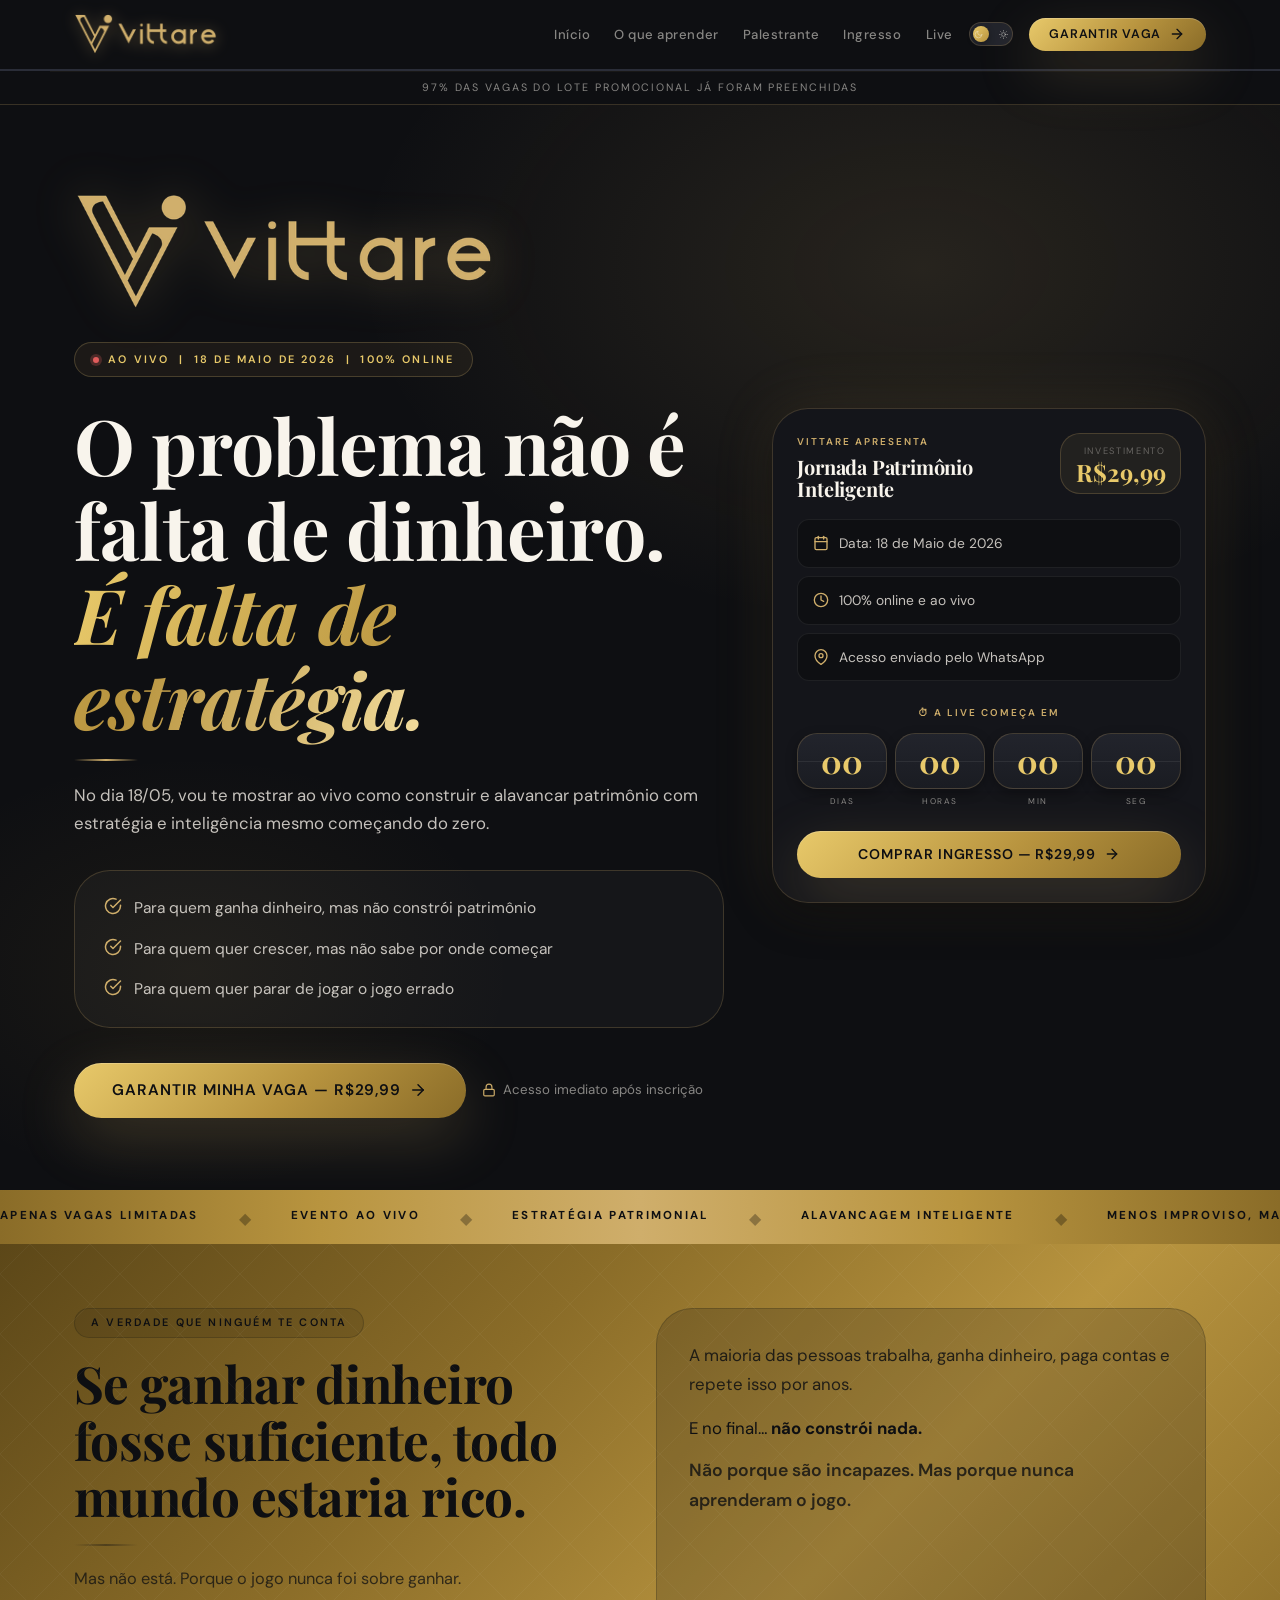
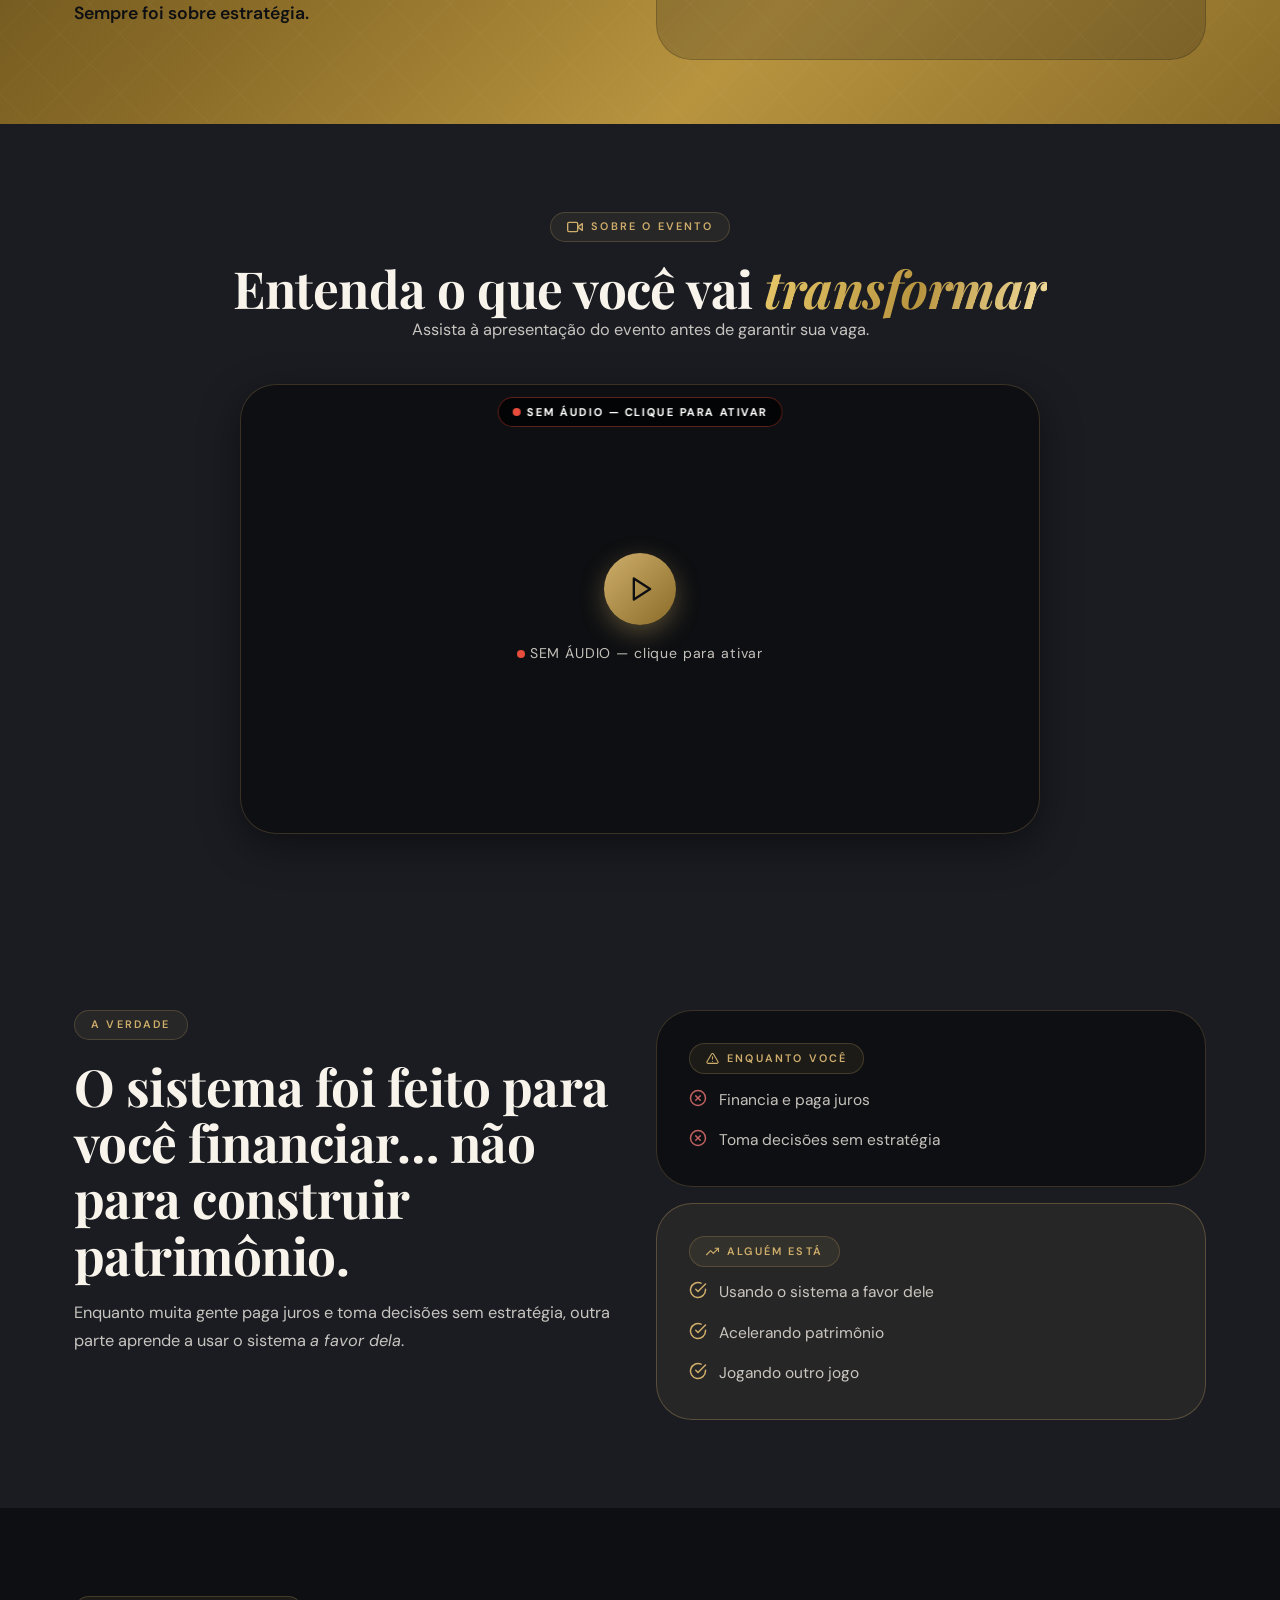
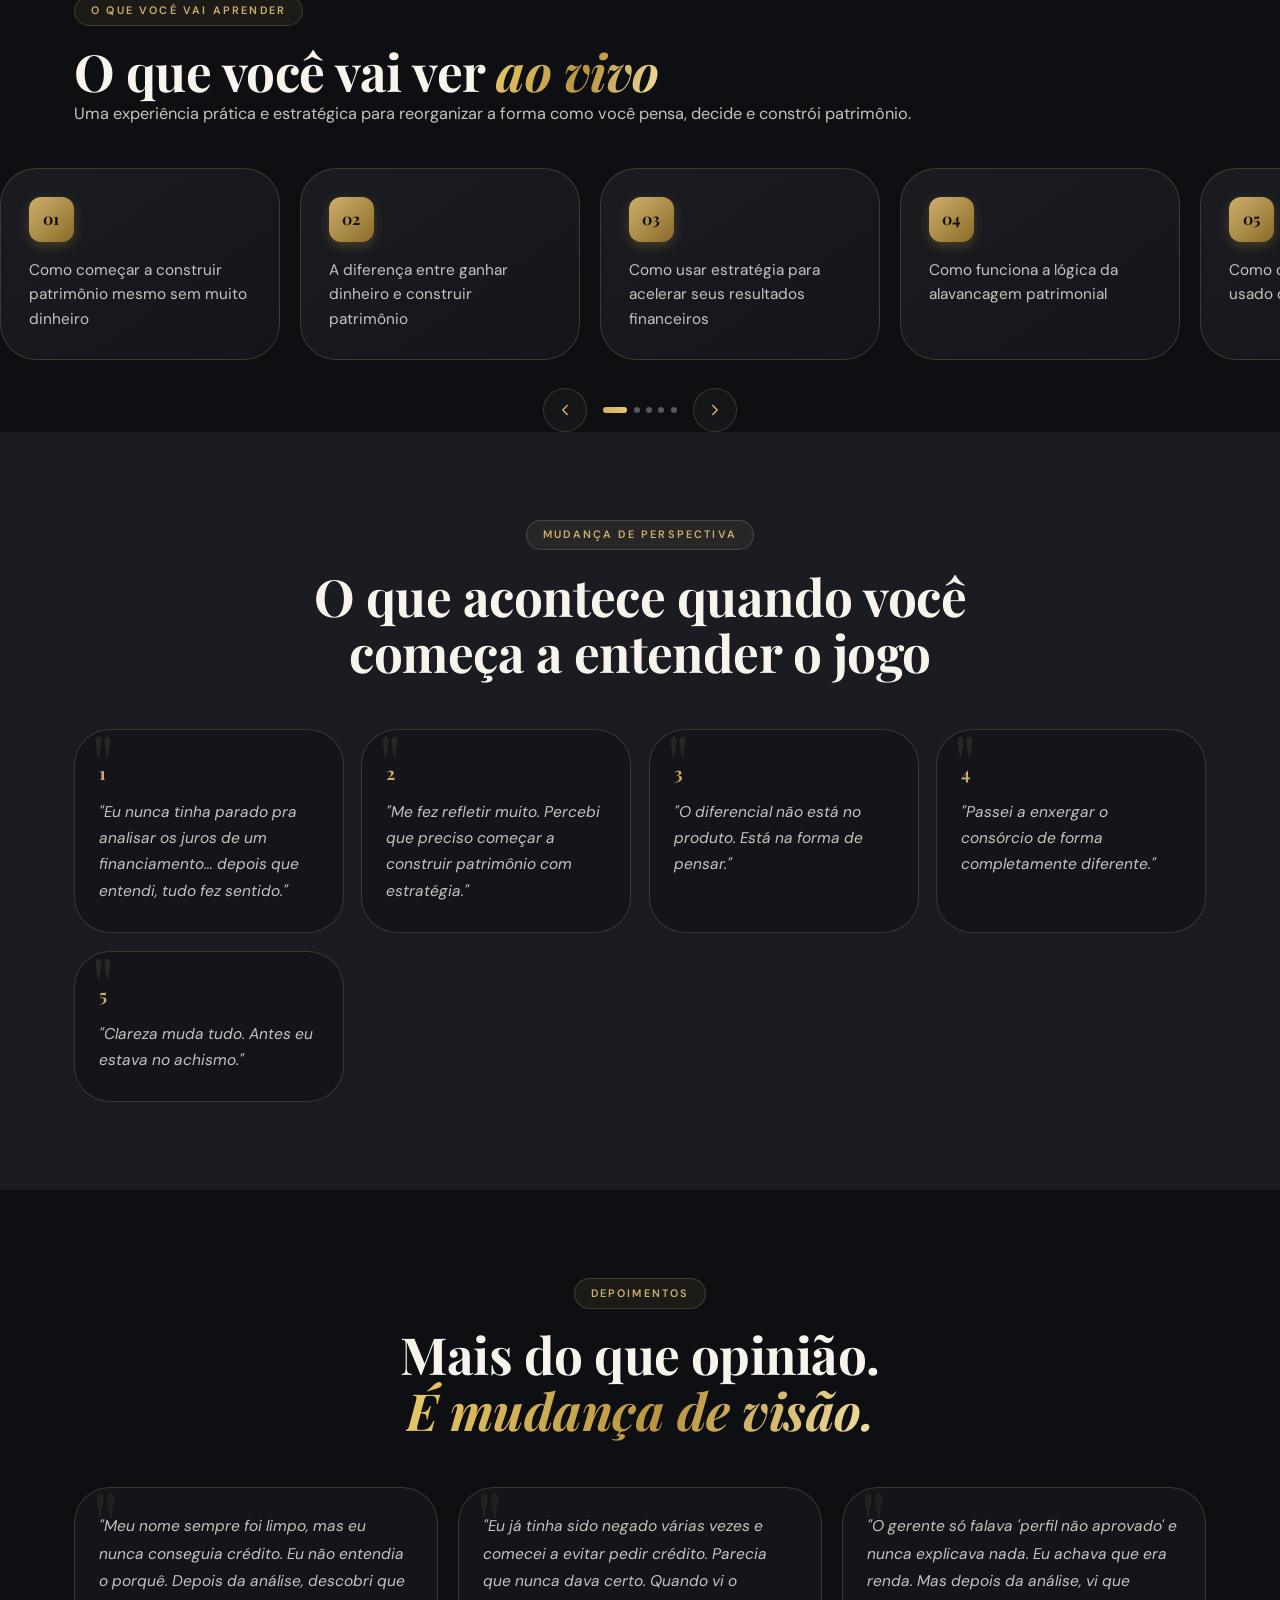
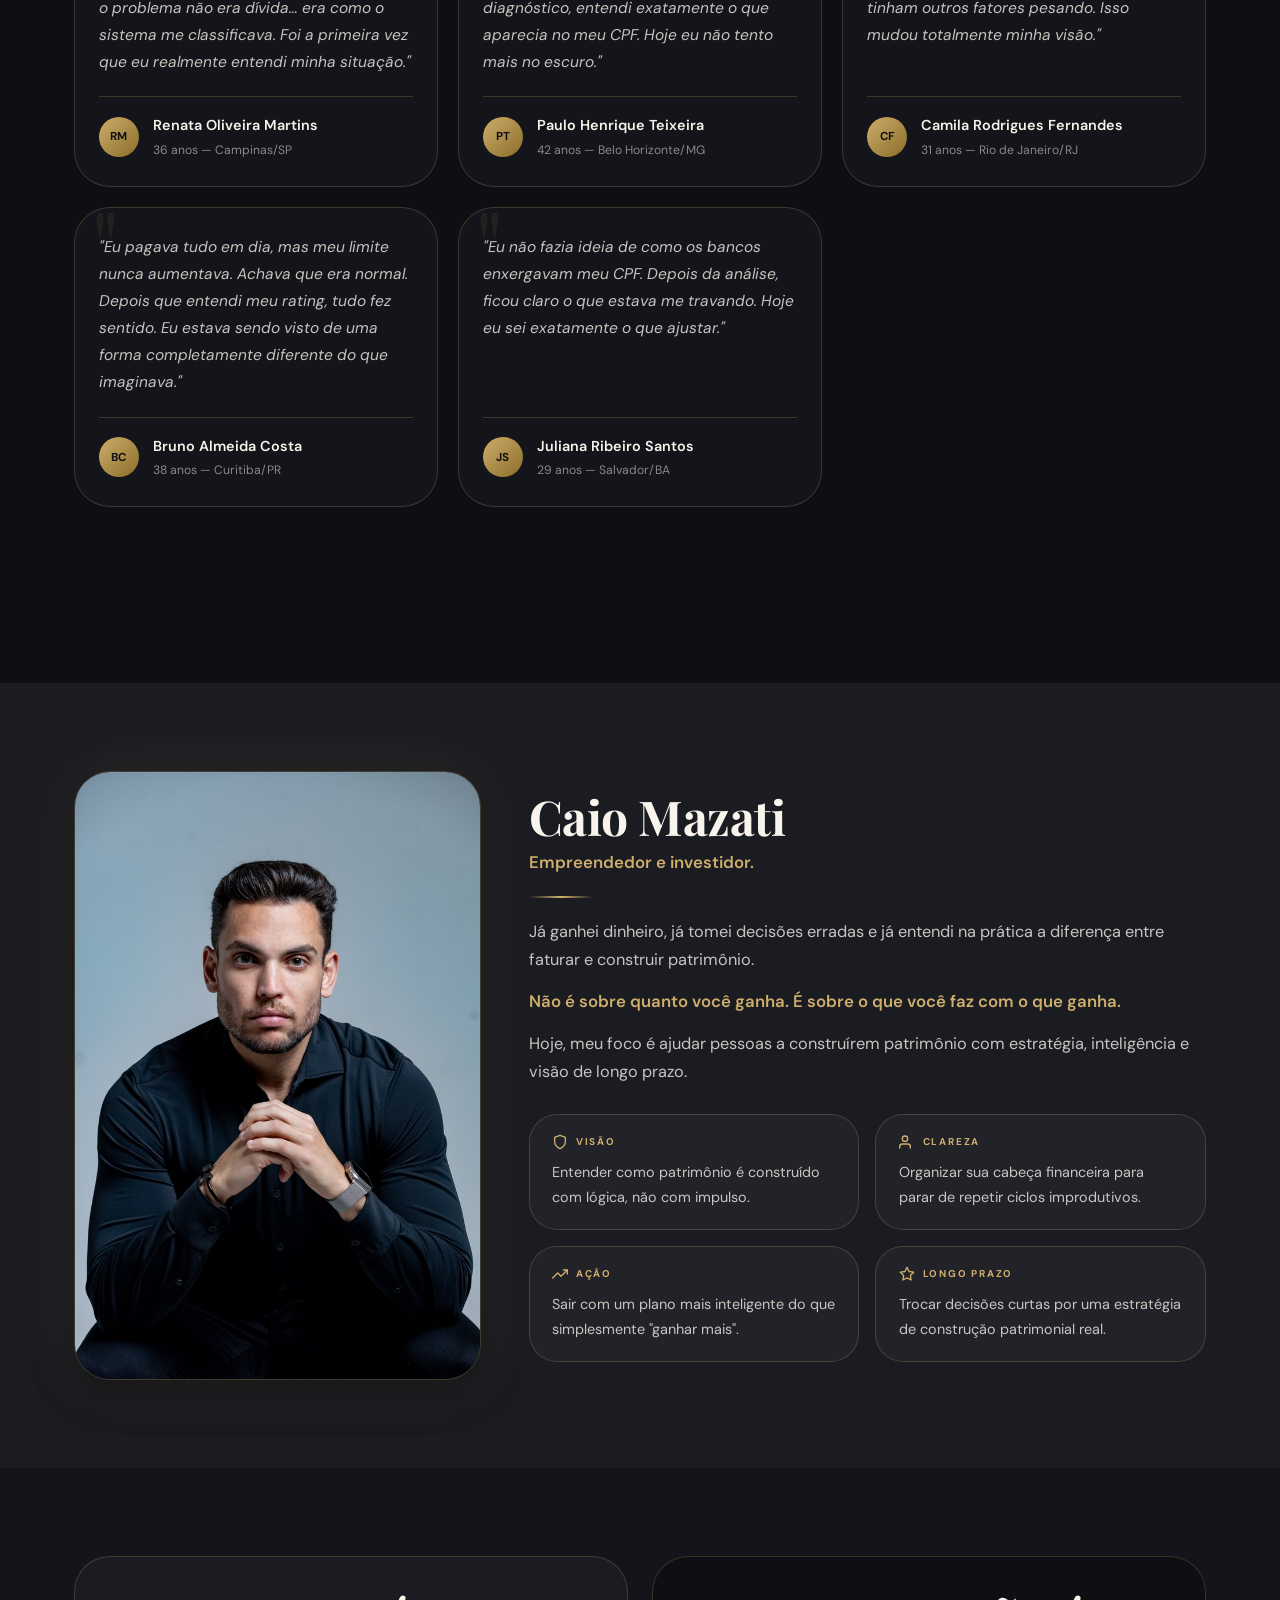
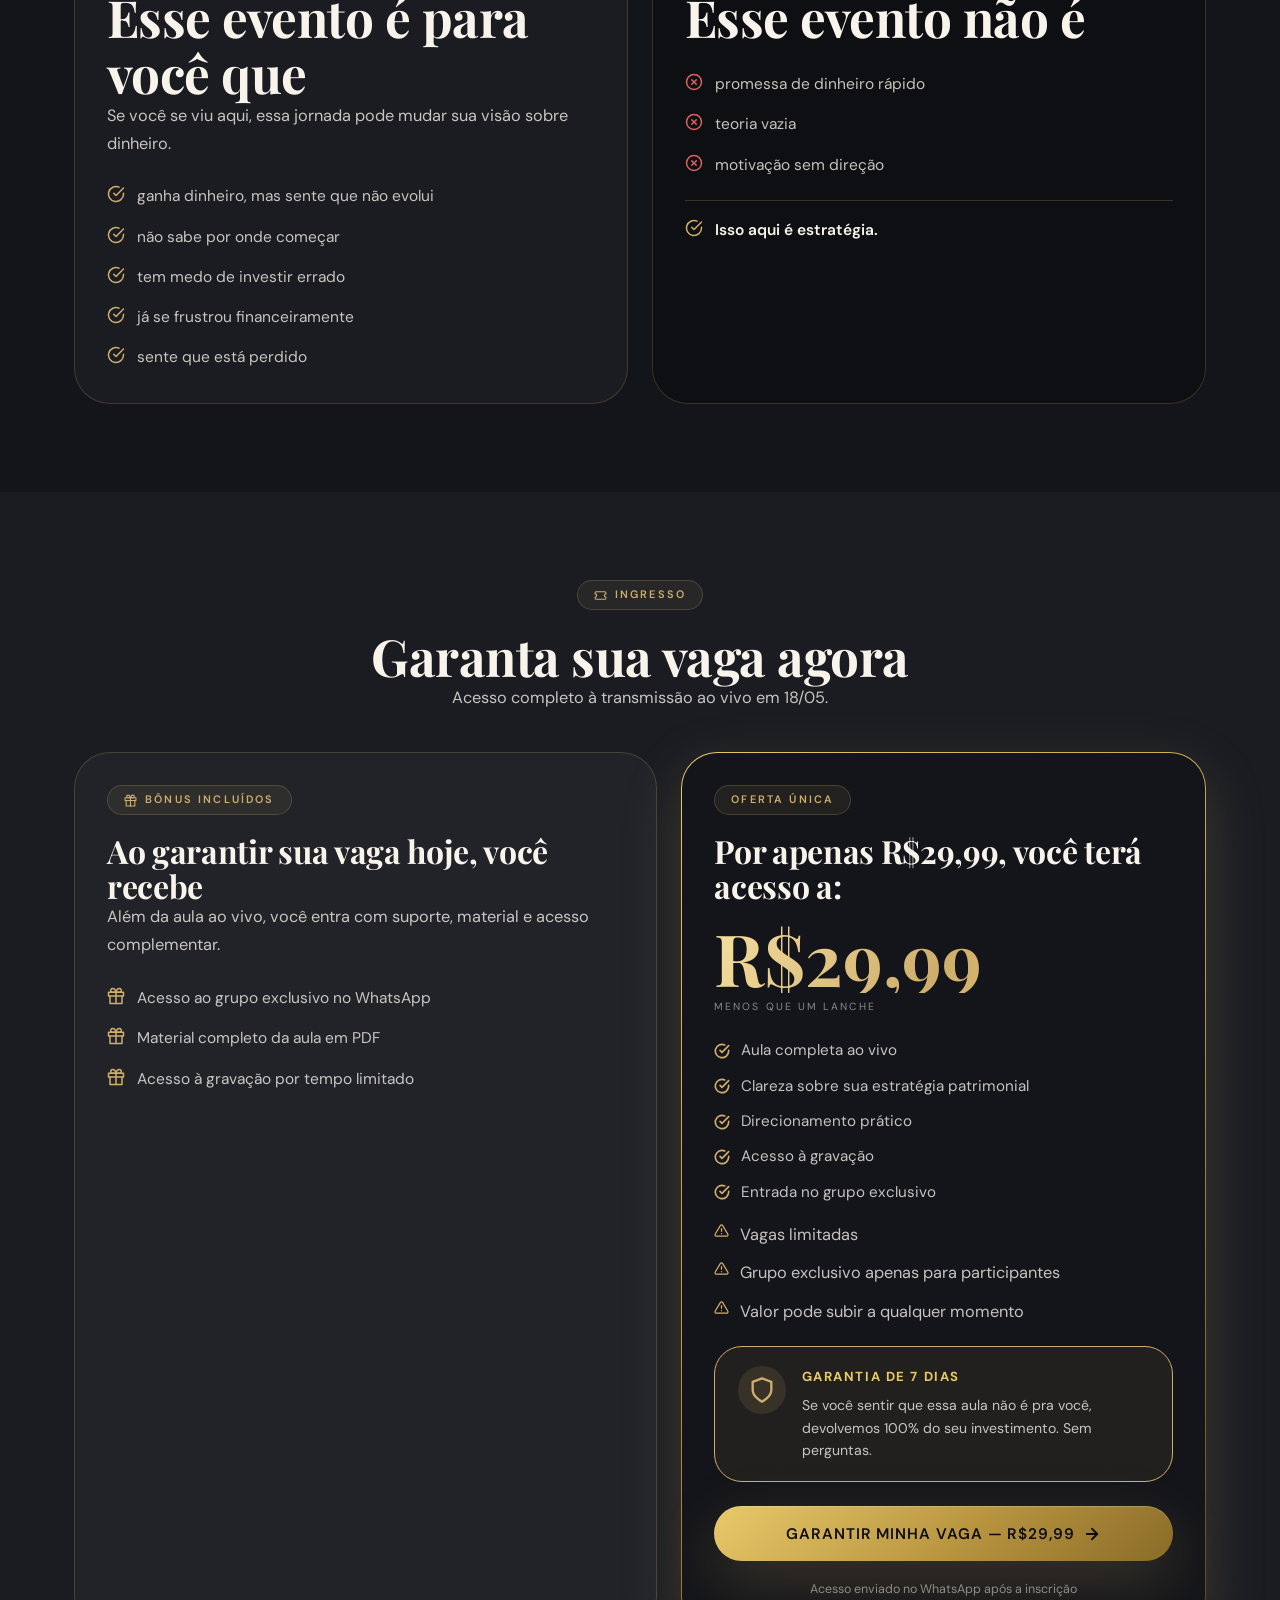
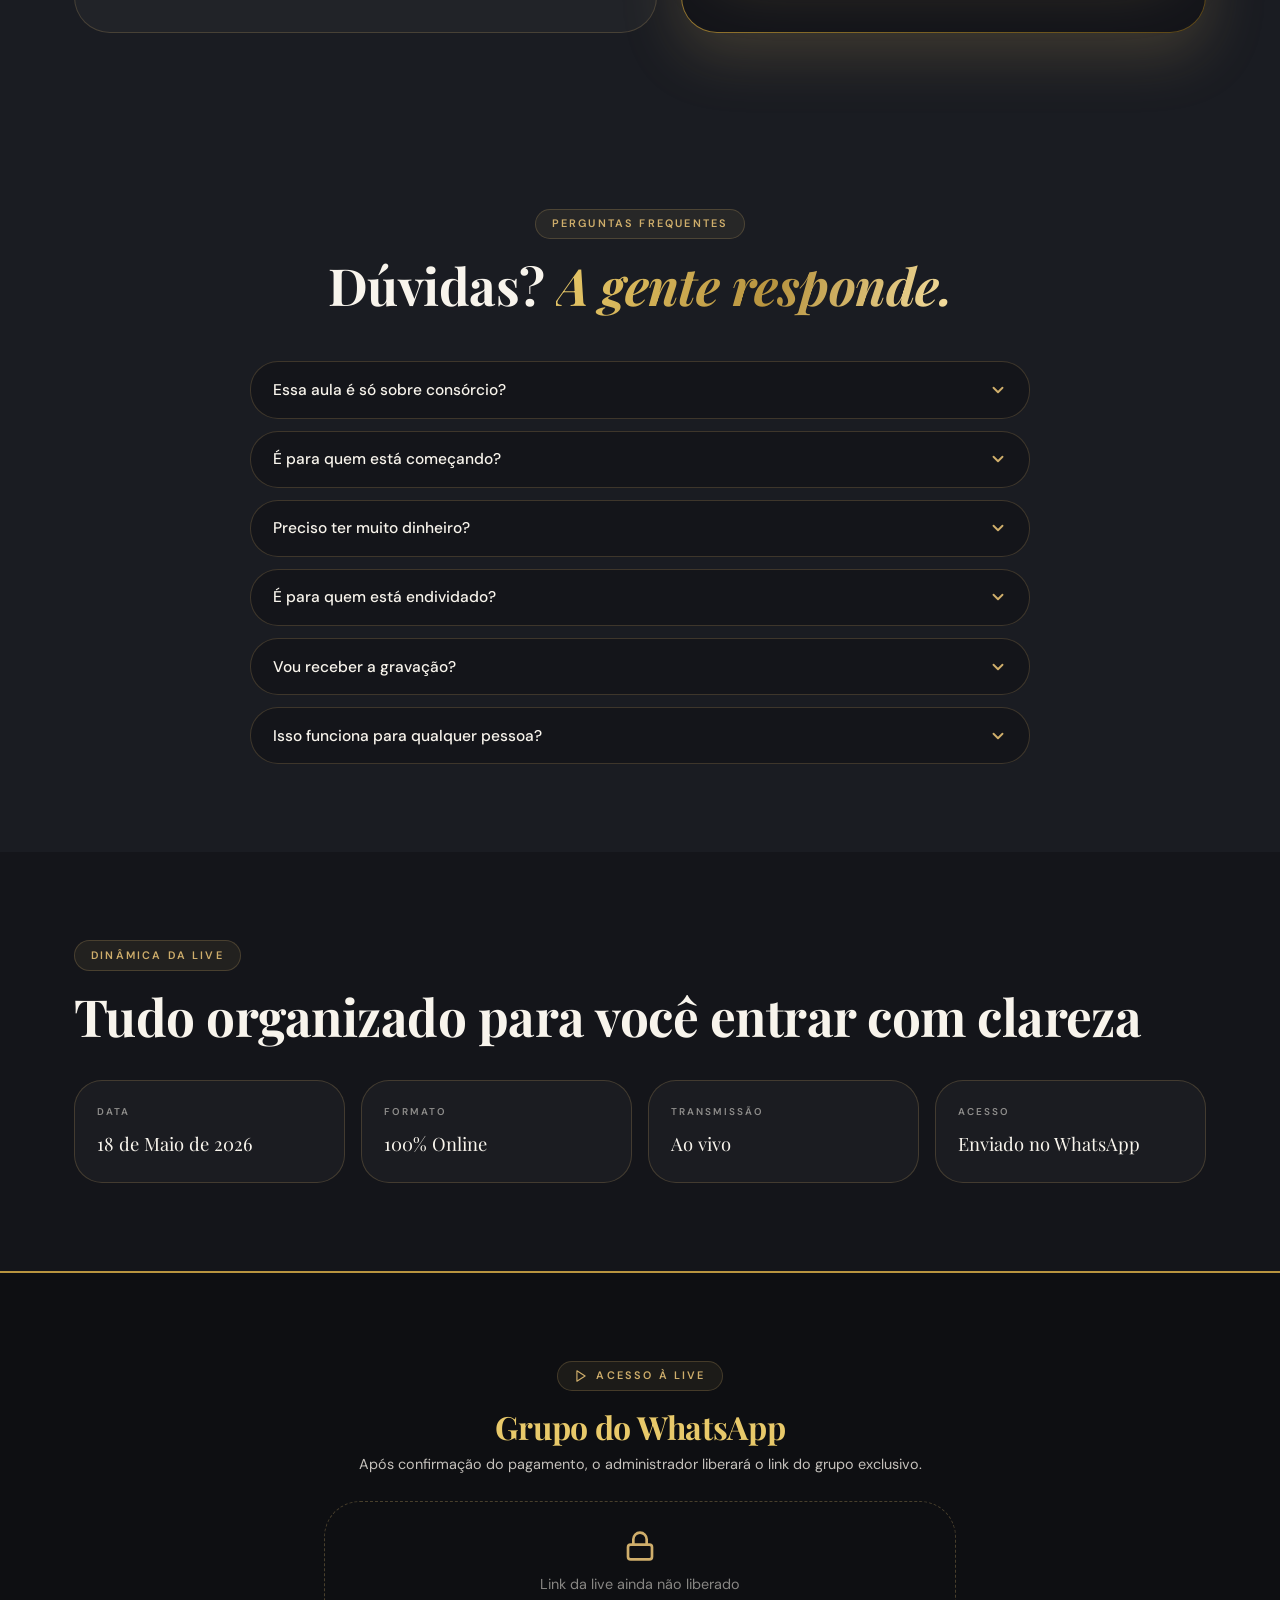
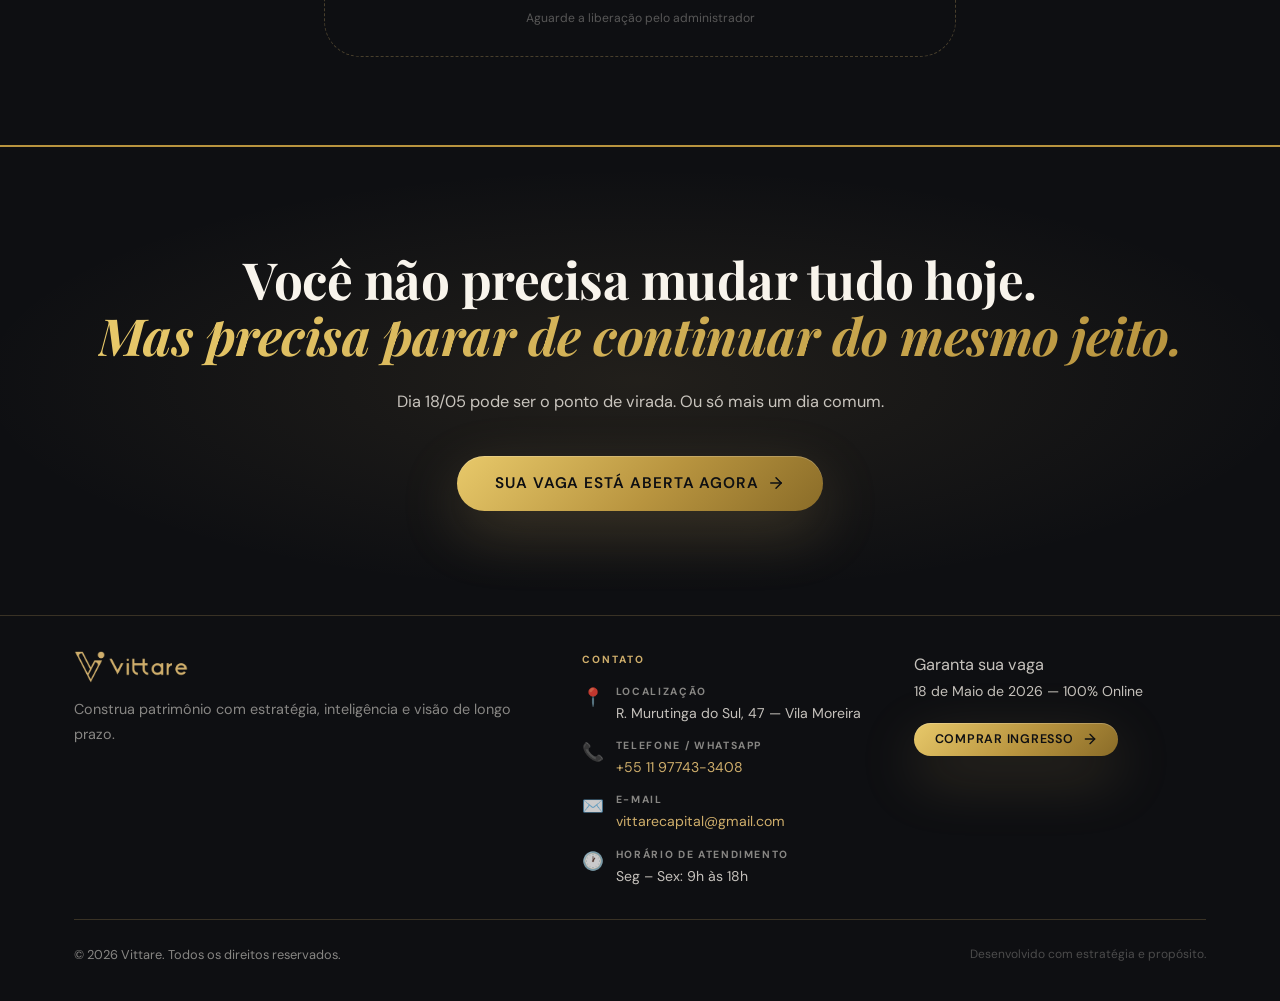
==== commit 38beb903: "Correto sem login para realizar" ====
--- a/index.html
+++ b/index.html
@@ -4,12 +4,406 @@
 <meta charset="UTF-8"/>
 <meta name="viewport" content="width=device-width,initial-scale=1.0"/>
 <title>Jornada Patrimônio Inteligente</title>
-<meta name="description" content="Aprenda ao vivo como construir e alavancar patrimônio com estratégia. 04 de Maio de 2026."/>
+<meta name="description" content="Aprenda ao vivo como construir e alavancar patrimônio com estratégia. 18 de Maio de 2026."/>
 <link rel="icon" href="[data-uri]" type="image/png"/>
 <link rel="preconnect" href="https://fonts.googleapis.com"/>
 <link rel="preconnect" href="https://fonts.gstatic.com" crossorigin/>
 <link href="https://fonts.googleapis.com/css2?family=Playfair+Display:ital,wght@0,400;0,600;0,700;0,900;1,400;1,700&family=DM+Sans:wght@300;400;500;600&display=swap" rel="stylesheet"/>
-<link rel="stylesheet" href="styles.css"/>
+<style>
+@import url('https://fonts.googleapis.com/css2?family=Playfair+Display:ital,wght@0,400;0,600;0,700;0,900;1,400;1,700&family=DM+Sans:wght@300;400;500;600&display=swap');
+
+/* ── Reset ─────────────────────────────────────────────────── */
+*,*::before,*::after{box-sizing:border-box;margin:0;padding:0}
+html{scroll-behavior:smooth;font-size:16px}
+img,video,iframe{max-width:100%;display:block}
+a{text-decoration:none;color:inherit}
+body{background:var(--bg-1);color:var(--text-b);font-family:'DM Sans',sans-serif;line-height:1.65;min-height:100vh;overflow-x:hidden;transition:background .35s ease,color .35s ease}
+
+/* ── CSS Variables ─────────────────────────────────────────── */
+:root{
+  --gold-100:#fdf3dc;--gold-200:#f5dfa0;--gold-300:#e8c96a;--gold-400:#cfae6b;
+  --gold-500:#b8943f;--gold-600:#8a6c28;--gold-700:#5c4718;
+  --bg-0:#0e0f12;--bg-1:#14151a;--bg-2:#1a1c22;--bg-3:#22242c;--bg-4:#2a2d38;
+  --text-h:#f8f4ec;--text-b:rgba(248,244,236,.78);--text-m:rgba(248,244,236,.52);--text-s:rgba(248,244,236,.32);
+  --brd-gold:rgba(207,174,107,.22);--brd-sub:rgba(255,255,255,.07);
+  --sh-gold:0 20px 60px rgba(207,174,107,.22);--sh-card:0 12px 40px rgba(0,0,0,.45);--sh-glow:0 0 60px rgba(207,174,107,.15);
+  --surf-a:rgba(255,255,255,.03);--surf-b:rgba(255,255,255,.055);
+  --btn-text:#0e0f12;--input-bg:rgba(255,255,255,.05);--overlay:rgba(0,0,0,.75);
+  --tr:all .22s cubic-bezier(.4,0,.2,1);
+  --r-sm:.75rem;--r-md:1.25rem;--r-lg:1.75rem;--r-xl:2.25rem;--r-full:999px;
+}
+[data-theme="light"]{
+  --bg-0:#faf8f4;--bg-1:#f4f0e8;--bg-2:#ede8da;--bg-3:#e5dfc9;--bg-4:#d9d1b8;
+  --text-h:#1a1409;--text-b:rgba(26,20,9,.78);--text-m:rgba(26,20,9,.55);--text-s:rgba(26,20,9,.35);
+  --brd-gold:rgba(140,100,30,.28);--brd-sub:rgba(0,0,0,.08);
+  --sh-gold:0 20px 60px rgba(140,100,30,.18);--sh-card:0 8px 32px rgba(0,0,0,.1);--sh-glow:0 0 60px rgba(140,100,30,.12);
+  --surf-a:rgba(0,0,0,.03);--surf-b:rgba(0,0,0,.055);
+  --btn-text:#faf8f4;--input-bg:rgba(0,0,0,.04);--overlay:rgba(0,0,0,.6);
+  --gold-400:#a0782c;--gold-300:#c49840;--brd-gold:rgba(140,100,30,.25);
+}
+
+/* ── Typography ─────────────────────────────────────────────── */
+h1,h2,h3,h4{font-family:'Playfair Display',Georgia,serif;color:var(--text-h);line-height:1.1;letter-spacing:-.01em}
+h1{font-size:clamp(2.4rem,6vw,5rem)}
+h2{font-size:clamp(1.9rem,4vw,3.4rem)}
+h3{font-size:clamp(1.3rem,2.5vw,2rem)}
+p{font-size:1.02rem;line-height:1.72;color:var(--text-b)}
+.eyebrow{display:inline-flex;align-items:center;gap:.5rem;padding:.32rem 1rem;border-radius:var(--r-full);border:1px solid var(--brd-gold);background:rgba(207,174,107,.08);color:var(--gold-400);font-family:'DM Sans',sans-serif;font-size:.68rem;font-weight:600;letter-spacing:.2em;text-transform:uppercase;margin-bottom:1.1rem}
+.gold-text{background:linear-gradient(110deg,var(--gold-300) 0%,var(--gold-500) 55%,var(--gold-200) 100%);-webkit-background-clip:text;-webkit-text-fill-color:transparent;background-clip:text;font-style:italic}
+.divider-gold{width:64px;height:2px;background:linear-gradient(90deg,transparent,var(--gold-400),transparent);margin:1.2rem 0}
+
+/* ── Layout ─────────────────────────────────────────────────── */
+.container{max-width:1180px;margin:0 auto;padding:0 clamp(.75rem,4vw,1.5rem)}
+section{padding:5.5rem 0}
+.break-grid{display:grid;gap:2rem}
+@media(min-width:1024px){.break-grid{grid-template-columns:1fr 1fr}}
+
+/* ── Logo switching ─────────────────────────────────────────── */
+.logo--dark{display:block}
+.logo--light{display:none}
+[data-theme="light"] .logo--dark{display:none}
+[data-theme="light"] .logo--light{display:block}
+
+/* ── Theme Toggle ───────────────────────────────────────────── */
+.theme-toggle{display:flex;align-items:center;justify-content:center;width:44px;height:24px;border-radius:var(--r-full);border:1.5px solid var(--brd-gold);background:var(--bg-3);cursor:pointer;position:relative;transition:var(--tr);flex-shrink:0}
+.theme-toggle::after{content:'';position:absolute;left:3px;width:16px;height:16px;border-radius:50%;background:linear-gradient(135deg,var(--gold-300),var(--gold-500));transition:transform .3s cubic-bezier(.4,0,.2,1);box-shadow:0 2px 6px rgba(0,0,0,.3)}
+[data-theme="light"] .theme-toggle::after{transform:translateX(20px);background:linear-gradient(135deg,var(--gold-500),var(--gold-700))}
+.theme-toggle__icons{display:flex;align-items:center;justify-content:space-between;width:100%;padding:0 4px;position:relative;z-index:1;pointer-events:none}
+.theme-toggle__icons svg{width:9px;height:9px;color:var(--text-m)}
+
+/* ── Navbar ─────────────────────────────────────────────────── */
+.navbar{position:sticky;top:0;z-index:100;background:rgba(14,15,18,.88);backdrop-filter:blur(20px) saturate(1.4);border-bottom:1px solid var(--brd-gold);transition:background .35s ease}
+[data-theme="light"] .navbar{background:rgba(250,248,244,.9)}
+.navbar__inner{display:flex;align-items:center;justify-content:space-between;gap:1rem;padding:.9rem 1.5rem;max-width:1180px;margin:0 auto}
+.navbar__logo-wrap{display:flex;align-items:center;gap:.9rem}
+.navbar__logo{height:40px;width:auto;filter:drop-shadow(0 2px 8px rgba(207,174,107,.45));transition:filter .3s ease}
+.navbar__logo:hover{filter:drop-shadow(0 4px 16px rgba(207,174,107,.65))}
+.navbar__right{display:flex;align-items:center;gap:1rem}
+.navbar__links{display:flex;align-items:center;gap:1.5rem}
+.navbar__links a{font-size:.82rem;font-weight:500;color:var(--text-m);letter-spacing:.04em;transition:color .2s ease;white-space:nowrap}
+.navbar__links a:hover{color:var(--gold-300)}
+@media(max-width:900px){.navbar__links{display:none}.navbar__links.open{display:flex;flex-direction:column;align-items:flex-start;position:absolute;top:100%;left:0;right:0;background:rgba(14,15,18,.97);backdrop-filter:blur(20px);border-bottom:1px solid var(--brd-gold);padding:1.2rem 1.5rem;gap:1rem;z-index:200}}
+.mob-menu-btn{display:none;background:none;border:none;color:var(--text-b);cursor:pointer;padding:.3rem}
+@media(max-width:900px){.mob-menu-btn{display:flex}}
+.navbar__progress-bar{height:2px;width:100%;background:var(--bg-4)}
+.navbar__progress-fill{height:2px;background:linear-gradient(90deg,var(--gold-600),var(--gold-300),var(--gold-500));width:0%;transition:width .4s ease}
+.navbar__urgency{font-size:.67rem;letter-spacing:.18em;text-transform:uppercase;color:var(--text-m);padding:.45rem 1.5rem;text-align:center;border-top:1px solid rgba(207,174,107,.06);max-width:1180px;margin:0 auto}
+
+/* ── Buttons ────────────────────────────────────────────────── */
+.btn{display:inline-flex;align-items:center;justify-content:center;gap:.5rem;padding:.9rem 2rem;border-radius:var(--r-full);font-family:'DM Sans',sans-serif;font-weight:600;font-size:.88rem;letter-spacing:.06em;text-transform:uppercase;cursor:pointer;border:none;transition:var(--tr);white-space:nowrap}
+.btn--primary{background:linear-gradient(135deg,var(--gold-300) 0%,var(--gold-500) 55%,var(--gold-600) 100%);color:var(--btn-text);box-shadow:var(--sh-gold),inset 0 1px 0 rgba(255,255,255,.2);position:relative;overflow:hidden}
+.btn--primary::before{content:'';position:absolute;inset:0;background:linear-gradient(135deg,rgba(255,255,255,.15),transparent);opacity:0;transition:opacity .22s ease}
+.btn--primary:hover::before{opacity:1}
+.btn--primary:hover{transform:translateY(-2px);box-shadow:0 28px 70px rgba(207,174,107,.32),inset 0 1px 0 rgba(255,255,255,.2)}
+.btn--secondary{background:transparent;color:var(--gold-400);border:1.5px solid var(--brd-gold)}
+.btn--secondary:hover{background:rgba(207,174,107,.1);border-color:var(--gold-400)}
+.btn--full{width:100%}
+.btn--sm{padding:.55rem 1.3rem;font-size:.78rem}
+.btn--lg{padding:1.1rem 2.4rem;font-size:.96rem}
+
+/* ── Cards ──────────────────────────────────────────────────── */
+.card{border-radius:var(--r-xl);border:1px solid var(--brd-gold);background:var(--surf-a);padding:2rem;transition:background .35s ease,border-color .35s ease}
+.card--dark{background:var(--bg-0)}
+
+/* ── Hero ───────────────────────────────────────────────────── */
+.hero{position:relative;overflow:hidden;padding:5.5rem 0 4.5rem;background:var(--bg-0)}
+.hero::before{content:'';position:absolute;inset:0;background:radial-gradient(ellipse 80% 60% at 72% 15%,rgba(207,174,107,.13) 0%,transparent 55%),radial-gradient(ellipse 50% 40% at 15% 80%,rgba(184,148,63,.08) 0%,transparent 50%);pointer-events:none}
+.hero .container{display:grid;gap:3rem;align-items:start}
+@media(min-width:1024px){.hero .container{grid-template-columns:1.2fr .8fr;align-items:center}}
+.hero__logo-hero{margin-bottom:2rem}
+.hero-logo--dark,.hero-logo--light{max-width:min(420px,90%);height:auto;filter:drop-shadow(0 4px 24px rgba(207,174,107,.35))}
+.hero-logo--dark{display:block}
+.hero-logo--light{display:none}
+[data-theme="light"] .hero-logo--dark{display:none}
+[data-theme="light"] .hero-logo--light{display:block}
+.hero__badge{display:inline-flex;flex-wrap:wrap;align-items:center;gap:.6rem;padding:.45rem 1.1rem;border-radius:var(--r-full);border:1px solid rgba(207,174,107,.25);background:rgba(207,174,107,.07);margin-bottom:1.6rem;font-size:.68rem;font-weight:600;letter-spacing:.2em;text-transform:uppercase;color:var(--gold-300)}
+.hero__badge .dot{width:6px;height:6px;border-radius:50%;background:#e05c5c;box-shadow:0 0 0 3px rgba(224,92,92,.25);animation:pulse-dot 1.8s ease infinite}
+@keyframes pulse-dot{0%,100%{box-shadow:0 0 0 3px rgba(224,92,92,.25)}50%{box-shadow:0 0 0 6px rgba(224,92,92,.1)}}
+.hero h1 em{font-style:italic;background:linear-gradient(110deg,var(--gold-300) 0%,var(--gold-500) 55%,var(--gold-200) 100%);-webkit-background-clip:text;-webkit-text-fill-color:transparent;background-clip:text}
+.hero__bullets{margin-top:2rem;border:1px solid var(--brd-gold);background:var(--surf-a);border-radius:var(--r-xl);padding:1.5rem 1.8rem;display:flex;flex-direction:column;gap:.85rem;backdrop-filter:blur(10px)}
+.hero__cta-row{margin-top:2.2rem;display:flex;flex-wrap:wrap;gap:1rem;align-items:center}
+.hero__lock{display:inline-flex;align-items:center;gap:.45rem;font-size:.83rem;color:var(--text-m)}
+.hero__lock svg{color:var(--gold-400)}
+.hero__sub{font-size:1.05rem;margin-top:1rem}
+
+/* ── Event Card ─────────────────────────────────────────────── */
+.event-card{border-radius:var(--r-xl);border:1px solid var(--brd-gold);background:var(--bg-1);overflow:hidden;box-shadow:var(--sh-card),var(--sh-glow)}
+.event-card__media{width:100%;height:180px;background:linear-gradient(135deg,var(--bg-3) 0%,var(--bg-4) 100%);display:flex;align-items:center;justify-content:center;position:relative;overflow:hidden}
+.event-card__media-placeholder{display:flex;flex-direction:column;align-items:center;gap:.6rem;color:var(--text-m)}
+.event-card__media-placeholder svg{width:36px;height:36px;color:var(--brd-gold)}
+.event-card__body{padding:1.5rem}
+.event-card__header{display:flex;align-items:flex-start;justify-content:space-between;gap:1rem;margin-bottom:1.2rem}
+.event-card__name{font-size:.62rem;font-weight:600;letter-spacing:.2em;text-transform:uppercase;color:var(--gold-400);margin-bottom:.35rem}
+.event-card__title{font-size:1.25rem}
+.event-card__price-box{border-radius:var(--r-md);border:1px solid var(--brd-gold);background:rgba(207,174,107,.08);padding:.6rem .9rem;text-align:right;flex-shrink:0}
+.event-card__price-lbl{font-size:.58rem;letter-spacing:.18em;text-transform:uppercase;color:var(--text-s)}
+.event-card__price-val{font-family:'Playfair Display',serif;font-size:1.5rem;font-weight:700;color:var(--gold-300);line-height:1}
+.event-card__details{display:grid;gap:.5rem;margin-bottom:1.1rem}
+.event-card__detail{display:flex;align-items:center;gap:.65rem;padding:.75rem .9rem;border:1px solid var(--brd-sub);border-radius:var(--r-sm);background:var(--bg-0);font-size:.86rem;color:var(--text-b)}
+.event-card__detail svg{color:var(--gold-400);flex-shrink:0;width:16px;height:16px}
+
+/* ── Countdown ──────────────────────────────────────────────── */
+.countdown-wrap{margin:1.4rem 0}
+.countdown-lbl{font-size:.62rem;font-weight:600;letter-spacing:.2em;text-transform:uppercase;color:var(--gold-400);text-align:center;margin-bottom:.75rem}
+.countdown{display:grid;grid-template-columns:repeat(4,1fr);gap:.5rem}
+.cd-unit{display:flex;flex-direction:column;align-items:center;position:relative}
+.cd-card{width:100%;background:linear-gradient(180deg,var(--bg-3) 0%,var(--bg-2) 100%);border:1px solid var(--brd-gold);border-radius:var(--r-md);padding:.7rem .3rem;text-align:center;position:relative;overflow:hidden;box-shadow:0 4px 12px rgba(0,0,0,.3)}
+.cd-card::before{content:'';position:absolute;top:50%;left:0;right:0;height:1px;background:var(--brd-sub)}
+.cd-card::after{content:'';position:absolute;top:0;left:-100%;width:60%;height:100%;background:linear-gradient(90deg,transparent,rgba(255,255,255,.04),transparent);animation:cd-shine 3s ease infinite}
+@keyframes cd-shine{0%{left:-60%}100%{left:160%}}
+.cd-num{font-family:'Playfair Display',serif;font-size:2rem;font-weight:700;color:var(--gold-300);line-height:1;display:block;transition:transform .18s cubic-bezier(.4,0,.2,1),opacity .18s ease}
+.cd-num.flip{transform:rotateX(90deg);opacity:0}
+.cd-lbl{font-size:.52rem;letter-spacing:.18em;text-transform:uppercase;color:var(--text-m);margin-top:.35rem}
+
+/* ── Ticker ─────────────────────────────────────────────────── */
+.ticker{background:linear-gradient(90deg,var(--gold-600),var(--gold-500),var(--gold-400),var(--gold-500),var(--gold-600));overflow:hidden;white-space:nowrap;padding:.7rem 0}
+.ticker__track{display:inline-flex;min-width:200%;gap:2.5rem;animation:marquee 32s linear infinite}
+.ticker__item{font-family:'DM Sans',sans-serif;font-size:.72rem;font-weight:700;letter-spacing:.2em;text-transform:uppercase;color:var(--bg-0);flex-shrink:0}
+.ticker__sep{color:rgba(0,0,0,.3)}
+@keyframes marquee{0%{transform:translateX(0)}100%{transform:translateX(-50%)}}
+
+/* ── Gold Band ──────────────────────────────────────────────── */
+.gold-band{background:linear-gradient(135deg,var(--gold-700) 0%,var(--gold-600) 35%,var(--gold-500) 65%,var(--gold-600) 100%);padding:4rem 0;position:relative;overflow:hidden}
+.gold-band::before{content:'';position:absolute;inset:0;background:url("data:image/svg+xml,%3Csvg width='60' height='60' viewBox='0 0 60 60' xmlns='http://www.w3.org/2000/svg'%3E%3Cpath d='M30 0L60 30L30 60L0 30Z' fill='none' stroke='rgba(255,255,255,0.04)' stroke-width='1'/%3E%3C/svg%3E") repeat}
+.gold-band h2{color:var(--bg-0)}
+.gold-band p{color:rgba(14,15,18,.75);margin-bottom:.3rem}
+.gold-band p:last-of-type{font-size:1.1rem;font-weight:600;color:var(--bg-0);margin-bottom:2rem}
+.gold-band .eyebrow{border-color:rgba(14,15,18,.2);background:rgba(14,15,18,.1);color:var(--bg-0)}
+
+/* ── Video ──────────────────────────────────────────────────── */
+.video-section{background:var(--bg-2)}
+.video-wrap{position:relative;border-radius:var(--r-xl);overflow:hidden;border:1px solid var(--brd-gold);background:var(--bg-0);aspect-ratio:16/9;display:flex;align-items:center;justify-content:center;box-shadow:var(--sh-card)}
+.video-wrap iframe{position:absolute;inset:0;width:100%;height:100%;border:none}
+.video-placeholder{display:flex;flex-direction:column;align-items:center;gap:1rem;color:var(--text-m)}
+.video-placeholder__btn{width:72px;height:72px;border-radius:50%;background:linear-gradient(135deg,var(--gold-400),var(--gold-600));display:flex;align-items:center;justify-content:center;box-shadow:0 8px 24px rgba(207,174,107,.35);animation:play-pulse 2.2s ease infinite;transition:transform .2s ease,box-shadow .2s ease}
+.video-placeholder__btn svg{width:28px;height:28px;color:var(--bg-0);margin-left:4px}
+.video-wrap:hover .video-placeholder__btn{transform:scale(1.08);box-shadow:0 12px 36px rgba(207,174,107,.45)}
+@keyframes play-pulse{0%,100%{box-shadow:0 8px 24px rgba(207,174,107,.35),0 0 0 0 rgba(207,174,107,.3)}50%{box-shadow:0 8px 24px rgba(207,174,107,.35),0 0 0 20px rgba(207,174,107,0)}}
+.video-placeholder p{font-size:.88rem;letter-spacing:.06em}
+.vid-caption-overlay{position:absolute;top:12px;left:50%;transform:translateX(-50%);display:inline-flex;align-items:center;gap:.4rem;padding:.3rem .85rem;border-radius:var(--r-full);background:rgba(0,0,0,.72);backdrop-filter:blur(6px);border:1px solid rgba(231,76,60,.4);font-family:'DM Sans',sans-serif;font-size:.7rem;font-weight:700;letter-spacing:.14em;text-transform:uppercase;color:white;z-index:5;white-space:nowrap;pointer-events:none;transition:border-color .3s ease}
+.blink-dot{display:inline-block;width:8px;height:8px;border-radius:50%;background:var(--dot-color,#e74c3c);animation:blink-anim 1.1s ease infinite}
+@keyframes blink-anim{0%,100%{opacity:1;transform:scale(1)}50%{opacity:.2;transform:scale(.7)}}
+.vid-controls{position:absolute;bottom:0;left:0;right:0;background:linear-gradient(transparent,rgba(0,0,0,.85));padding:.75rem 1rem;display:flex;align-items:center;gap:.75rem;border-radius:0 0 var(--r-xl) var(--r-xl);z-index:5}
+.vid-btn{background:none;border:none;color:white;cursor:pointer;padding:.3rem;display:flex;align-items:center;justify-content:center;opacity:.85;transition:opacity .2s}
+.vid-btn:hover{opacity:1}
+.vid-progress-wrap{flex:1;cursor:pointer;padding:.5rem 0;position:relative}
+.vid-progress-bg{height:4px;background:rgba(255,255,255,.25);border-radius:2px;position:relative}
+.vid-progress-fill{height:100%;width:0%;background:linear-gradient(90deg,var(--gold-400),var(--gold-300));border-radius:2px;transition:width .1s linear}
+.vid-progress-sphere{position:absolute;top:50%;left:-8px;transform:translateY(-50%);width:16px;height:16px;border-radius:50%;background:var(--gold-300);box-shadow:0 2px 8px rgba(207,174,107,.5);cursor:grab;transition:transform .15s ease}
+.vid-progress-sphere:active{cursor:grabbing;transform:translateY(-50%) scale(1.3)}
+.vid-time{font-family:'DM Sans',sans-serif;font-size:.72rem;color:rgba(255,255,255,.75);white-space:nowrap}
+
+/* ── Carousel ───────────────────────────────────────────────── */
+.carousel-section{background:var(--bg-0);overflow:hidden}
+.carousel-track-wrap{position:relative;overflow:hidden;margin:2.5rem -1.5rem 0;padding:0 1.5rem;cursor:grab}
+.carousel-track-wrap:active{cursor:grabbing}
+.carousel-track{display:flex;gap:1.25rem;transition:transform .45s cubic-bezier(.25,.46,.45,.94);will-change:transform;user-select:none}
+.learn-card{border-radius:var(--r-xl);border:1px solid var(--brd-gold);background:linear-gradient(145deg,var(--bg-2) 0%,var(--bg-1) 100%);padding:1.75rem;min-width:280px;max-width:280px;flex-shrink:0;transition:transform .22s ease,box-shadow .22s ease;position:relative;overflow:hidden}
+.learn-card::before{content:'';position:absolute;top:0;left:0;right:0;height:3px;background:linear-gradient(90deg,transparent,var(--gold-400),transparent);opacity:0;transition:opacity .22s}
+.learn-card:hover{transform:translateY(-4px);box-shadow:0 16px 40px rgba(0,0,0,.35)}
+.learn-card:hover::before{opacity:1}
+.learn-card__num{width:2.8rem;height:2.8rem;border-radius:var(--r-sm);background:linear-gradient(135deg,var(--gold-400),var(--gold-600));display:flex;align-items:center;justify-content:center;font-family:'Playfair Display',serif;font-size:1rem;font-weight:700;color:var(--bg-0);margin-bottom:1rem;box-shadow:0 4px 12px rgba(184,148,63,.3)}
+.learn-card p{font-size:.96rem;line-height:1.6}
+.carousel-controls{display:flex;align-items:center;justify-content:center;gap:1rem;margin-top:1.75rem}
+.carousel-btn{width:44px;height:44px;border-radius:50%;border:1.5px solid var(--brd-gold);background:var(--surf-a);color:var(--gold-400);display:flex;align-items:center;justify-content:center;cursor:pointer;transition:var(--tr)}
+.carousel-btn:hover{background:rgba(207,174,107,.12);border-color:var(--gold-400)}
+.carousel-btn svg{width:18px;height:18px}
+.carousel-dots{display:flex;gap:.4rem}
+.carousel-dot{width:6px;height:6px;border-radius:50%;background:var(--text-s);cursor:pointer;transition:var(--tr);border:none}
+.carousel-dot.active{width:24px;border-radius:3px;background:linear-gradient(90deg,var(--gold-400),var(--gold-300))}
+
+/* ── Phrases ────────────────────────────────────────────────── */
+.phrases-section{background:var(--bg-2)}
+.phrases-grid{display:grid;gap:1.1rem;grid-template-columns:repeat(auto-fit,minmax(260px,1fr))}
+.phrase-card{border:1px solid var(--brd-gold);border-radius:var(--r-xl);background:var(--bg-1);padding:1.75rem 1.5rem;position:relative;overflow:hidden;transition:var(--tr)}
+.phrase-card::before{content:'"';position:absolute;top:-.5rem;left:1rem;font-family:'Playfair Display',serif;font-size:5rem;color:rgba(207,174,107,.12);line-height:1;pointer-events:none}
+.phrase-card:hover{transform:translateY(-3px);box-shadow:0 12px 32px rgba(0,0,0,.3)}
+.phrase-card__num{font-family:'Playfair Display',serif;font-size:1.1rem;font-weight:700;color:var(--gold-400);margin-bottom:.75rem}
+.phrase-card p{font-size:.97rem;line-height:1.7;font-style:italic;color:var(--text-b)}
+
+/* ── Testimonials (text-based) ──────────────────────────────── */
+.testimonials-section{background:var(--bg-0)}
+.testimonials-text-grid{display:grid;gap:1.25rem;grid-template-columns:repeat(auto-fit,minmax(300px,1fr))}
+@media(min-width:1024px){.testimonials-text-grid{grid-template-columns:repeat(3,1fr)}}
+.tcard{border:1px solid var(--brd-gold);border-radius:var(--r-xl);background:var(--bg-1);padding:1.6rem 1.5rem;display:flex;flex-direction:column;gap:1.25rem;transition:var(--tr);position:relative;overflow:hidden}
+.tcard::before{content:'"';position:absolute;top:-.8rem;left:1rem;font-family:'Playfair Display',serif;font-size:6rem;color:rgba(207,174,107,.08);line-height:1;pointer-events:none}
+.tcard:hover{transform:translateY(-3px);box-shadow:0 16px 40px rgba(0,0,0,.35);border-color:var(--gold-300)}
+.tcard__quote{font-size:.97rem;line-height:1.75;color:var(--text-b);font-style:italic;flex:1}
+.tcard__author{display:flex;align-items:center;gap:.85rem;padding-top:1rem;border-top:1px solid var(--brd-gold)}
+.tcard__avatar{width:40px;height:40px;border-radius:50%;flex-shrink:0;background:linear-gradient(135deg,var(--gold-400),var(--gold-600));color:var(--bg-0);display:flex;align-items:center;justify-content:center;font-family:'DM Sans',sans-serif;font-size:.72rem;font-weight:700;letter-spacing:.04em}
+.tcard__name{font-weight:600;font-size:.9rem;color:var(--text-h)}
+.tcard__meta{font-size:.76rem;color:var(--text-m);margin-top:.1rem}
+
+/* ── Authority / Speaker ────────────────────────────────────── */
+.authority-grid{display:grid;gap:3rem;align-items:center}
+@media(min-width:1024px){.authority-grid{grid-template-columns:0.75fr 1.25fr}}
+.speaker-full-layout{display:grid;gap:3rem;align-items:center}
+@media(min-width:900px){.speaker-full-layout{grid-template-columns:.75fr 1.25fr}}
+.speaker-full-photo{border-radius:var(--r-xl);overflow:hidden;border:1px solid var(--brd-gold);box-shadow:var(--sh-card),var(--sh-glow);max-width:420px;margin:0 auto}
+.speaker-full-photo img{width:100%;height:auto;display:block;object-fit:cover;object-position:center 15%}
+.speaker-full-name{font-size:clamp(2rem,4vw,3rem);margin-bottom:.35rem}
+.speaker-full-role{color:var(--gold-400);font-weight:600;font-size:1.05rem}
+.mini-cards{display:grid;gap:1rem;margin-top:1.75rem}
+@media(min-width:640px){.mini-cards{grid-template-columns:1fr 1fr}}
+.mini-card{border-radius:var(--r-lg);border:1px solid var(--brd-gold);background:var(--surf-a);padding:1.2rem 1.4rem;transition:var(--tr)}
+.mini-card:hover{background:rgba(207,174,107,.06)}
+.mini-card__icon{display:flex;align-items:center;gap:.5rem;color:var(--gold-400);margin-bottom:.6rem}
+.mini-card__icon-lbl{font-size:.62rem;font-weight:700;letter-spacing:.18em;text-transform:uppercase}
+.mini-card p{font-size:.9rem}
+
+/* ── Dual Grid ──────────────────────────────────────────────── */
+.dual-grid{display:grid;gap:1.5rem}
+@media(min-width:1024px){.dual-grid{grid-template-columns:1fr 1fr}}
+.bullet-list{display:flex;flex-direction:column;gap:.85rem;margin-top:1.6rem}
+.bullet-item{display:flex;align-items:flex-start;gap:.75rem}
+.bullet-item svg{flex-shrink:0;margin-top:2px;width:18px;height:18px;color:var(--gold-400)}
+.bullet-item p{font-size:.97rem}
+
+/* ── Offer / Pricing ────────────────────────────────────────── */
+.offer-section{background:var(--bg-2)}
+.offer-grid{display:grid;gap:1.5rem}
+@media(min-width:1024px){.offer-grid{grid-template-columns:1fr .9fr}}
+.price-card{border-radius:var(--r-xl);border:1px solid transparent;background:linear-gradient(var(--bg-1),var(--bg-1)) padding-box,linear-gradient(145deg,var(--gold-300),var(--gold-500),var(--gold-700)) border-box;padding:2rem;box-shadow:var(--sh-gold)}
+.price-card__amount{font-family:'Playfair Display',serif;font-size:clamp(3rem,8vw,4.5rem);font-weight:700;background:linear-gradient(120deg,var(--gold-200),var(--gold-400),var(--gold-300));-webkit-background-clip:text;-webkit-text-fill-color:transparent;background-clip:text;line-height:1;margin:1.1rem 0 .3rem}
+.price-card__sub{font-size:.65rem;letter-spacing:.2em;text-transform:uppercase;color:var(--text-m);margin-bottom:1.4rem}
+.price-card__footer{text-align:center;margin-top:1.1rem;font-size:.78rem;color:var(--text-m)}
+.price-checklist{display:flex;flex-direction:column;gap:.65rem;margin:1.1rem 0 1rem}
+.price-check-item{display:flex;align-items:center;gap:.65rem;font-size:.95rem;color:var(--text-b)}
+.price-check-item svg{color:var(--gold-400);flex-shrink:0}
+.urgency-list{display:flex;flex-direction:column;gap:.65rem;margin:1.1rem 0}
+.urgency-item{display:flex;align-items:flex-start;gap:.7rem}
+.urgency-item svg{flex-shrink:0;margin-top:2px;width:15px;height:15px;color:var(--gold-400)}
+.guarantee-box{display:flex;align-items:flex-start;gap:1rem;padding:1.2rem 1.4rem;border:1.5px solid var(--gold-400);border-radius:var(--r-lg);background:rgba(207,174,107,.07);margin-top:1.25rem}
+.guarantee-box__icon{flex-shrink:0;color:var(--gold-400);background:rgba(207,174,107,.12);width:48px;height:48px;border-radius:50%;display:flex;align-items:center;justify-content:center}
+.guarantee-box__title{font-family:'DM Sans',sans-serif;font-size:.82rem;font-weight:700;letter-spacing:.12em;text-transform:uppercase;color:var(--gold-300);margin-bottom:.35rem}
+.guarantee-box__desc{font-size:.88rem;line-height:1.6;color:var(--text-b)}
+
+/* ── Detail Grid ────────────────────────────────────────────── */
+.detail-grid{display:grid;gap:1rem;margin-top:2.2rem}
+@media(min-width:640px){.detail-grid{grid-template-columns:1fr 1fr}}
+@media(min-width:1280px){.detail-grid{grid-template-columns:repeat(4,1fr)}}
+.detail-card{border-radius:var(--r-lg);padding:1.4rem;border:1px solid var(--brd-gold);background:var(--surf-a);transition:var(--tr)}
+.detail-card:hover{background:var(--surf-b)}
+.detail-card__lbl{font-size:.62rem;font-weight:600;letter-spacing:.2em;text-transform:uppercase;color:var(--text-m);margin-bottom:.5rem}
+.detail-card__val{font-family:'Playfair Display',serif;font-size:1.15rem;color:var(--text-h)}
+
+/* ── FAQ ────────────────────────────────────────────────────── */
+.faq-section{background:var(--bg-2)}
+.faq-list{max-width:780px;margin:0 auto;display:flex;flex-direction:column;gap:.75rem}
+.faq-item{border:1px solid var(--brd-gold);border-radius:var(--r-lg);background:var(--bg-1);overflow:hidden;transition:border-color .2s ease}
+.faq-item.open{border-color:var(--gold-300)}
+.faq-q{width:100%;padding:1.1rem 1.4rem;display:flex;align-items:center;justify-content:space-between;gap:1rem;background:none;border:none;cursor:pointer;text-align:left;color:var(--text-h);font-family:'DM Sans',sans-serif;font-size:.97rem;font-weight:500}
+.faq-q:hover{color:var(--gold-300)}
+.faq-arrow{flex-shrink:0;color:var(--gold-400);transition:transform .25s ease}
+.faq-item.open .faq-arrow{transform:rotate(180deg)}
+.faq-a{max-height:0;overflow:hidden;transition:max-height .35s ease,padding .25s ease;padding:0 1.4rem}
+.faq-item.open .faq-a{max-height:200px;padding:0 1.4rem 1.1rem}
+.faq-a p{font-size:.93rem;line-height:1.7;color:var(--text-b)}
+
+/* ── Live Section ───────────────────────────────────────────── */
+.live-section{background:var(--bg-0);border-top:2px solid var(--gold-500);border-bottom:2px solid var(--gold-500)}
+.live-section__inner{max-width:680px;margin:0 auto;text-align:center}
+.live-link-display{border:1px solid var(--brd-gold);border-radius:var(--r-xl);background:var(--surf-a);padding:1.5rem 2rem;margin-top:1rem}
+.live-link-display a{color:var(--gold-300);font-weight:600;word-break:break-all;font-size:1rem;display:inline-flex;align-items:center;gap:.5rem}
+.live-locked{display:flex;flex-direction:column;align-items:center;gap:.7rem;padding:1.75rem;border:1px dashed rgba(207,174,107,.3);border-radius:var(--r-xl);color:var(--text-m);font-size:.9rem}
+.live-locked svg{color:var(--gold-400);width:32px;height:32px}
+
+/* ── CTA Final ──────────────────────────────────────────────── */
+.cta-final{position:relative;overflow:hidden;padding:6.5rem 0;background:var(--bg-0);text-align:center}
+.cta-final::before{content:'';position:absolute;inset:0;background:radial-gradient(ellipse 80% 70% at 50% 50%,rgba(207,174,107,.1) 0%,transparent 65%);pointer-events:none}
+.cta-final h2 em{font-style:italic;background:linear-gradient(110deg,var(--gold-300),var(--gold-500));-webkit-background-clip:text;-webkit-text-fill-color:transparent;background-clip:text}
+
+/* ── Modal ──────────────────────────────────────────────────── */
+.purchase-overlay{position:fixed;inset:0;background:var(--overlay);backdrop-filter:blur(10px);z-index:999;display:flex;align-items:center;justify-content:center;padding:1rem;opacity:0;pointer-events:none;transition:opacity .3s ease}
+.purchase-overlay.active{opacity:1;pointer-events:auto}
+.purchase-modal{background:var(--bg-1);border:1px solid var(--brd-gold);border-radius:var(--r-xl);width:100%;max-width:480px;max-height:92vh;overflow-y:auto;padding:2rem;box-shadow:var(--sh-gold);transform:translateY(24px);transition:transform .3s ease;position:relative}
+.purchase-overlay.active .purchase-modal{transform:translateY(0)}
+.purchase-modal__close{position:absolute;top:1rem;right:1rem;background:var(--surf-a);border:1px solid var(--brd-sub);border-radius:50%;width:32px;height:32px;color:var(--text-m);cursor:pointer;font-size:1rem;line-height:1;display:flex;align-items:center;justify-content:center;transition:var(--tr)}
+.purchase-modal__close:hover{color:var(--text-h);background:var(--surf-b)}
+.price-display{font-family:'Playfair Display',serif;font-size:3rem;font-weight:700;background:linear-gradient(110deg,var(--gold-200),var(--gold-400));-webkit-background-clip:text;-webkit-text-fill-color:transparent;background-clip:text;line-height:1;margin:.85rem 0 1.4rem}
+.form-group{display:flex;flex-direction:column;gap:.38rem;margin-bottom:.9rem}
+.form-group label{font-size:.67rem;font-weight:600;letter-spacing:.16em;text-transform:uppercase;color:var(--text-m)}
+.form-group input{background:var(--input-bg);border:1px solid var(--brd-gold);border-radius:var(--r-md);padding:.8rem 1rem;color:var(--text-h);font-family:'DM Sans',sans-serif;font-size:.95rem;outline:none;transition:var(--tr);width:100%}
+.form-group input:focus{border-color:var(--gold-400);box-shadow:0 0 0 3px rgba(207,174,107,.1)}
+.form-group input::placeholder{color:var(--text-s)}
+.modal-security{display:flex;align-items:center;justify-content:center;gap:.5rem;margin-top:1rem;font-size:.76rem;color:var(--text-m)}
+.modal-security svg{color:var(--gold-400);width:12px;height:12px}
+.modal-choice-btn{display:flex;align-items:center;gap:1rem;padding:1.2rem 1.4rem;border-radius:var(--r-lg);border:1.5px solid var(--brd-gold);background:var(--surf-a);cursor:pointer;width:100%;text-align:left;transition:var(--tr);color:var(--text-h)}
+.modal-choice-btn:hover{background:rgba(207,174,107,.1);border-color:var(--gold-300);transform:translateY(-2px)}
+.modal-choice-btn--secondary{opacity:.72}
+.modal-choice-btn--secondary:hover{opacity:1}
+.modal-choice-btn__icon{width:48px;height:48px;border-radius:var(--r-md);flex-shrink:0;background:linear-gradient(135deg,var(--gold-400),var(--gold-600));display:flex;align-items:center;justify-content:center;color:var(--bg-0)}
+.modal-choice-btn__title{font-weight:600;font-size:1rem;color:var(--text-h)}
+.modal-choice-btn__desc{font-size:.82rem;color:var(--text-m);margin-top:.2rem}
+.modal-choice-btn > svg{flex-shrink:0;color:var(--text-m);margin-left:auto}
+.modal-choice-btn--secondary .modal-choice-btn__icon{background:linear-gradient(135deg,var(--bg-4),var(--bg-3));color:var(--gold-400)}
+.modal-buy-box{margin:1.2rem 0;display:flex;flex-direction:column;gap:.7rem}
+.modal-buy-box__item{display:flex;align-items:center;gap:.6rem;padding:.75rem 1rem;border:1px solid var(--brd-gold);border-radius:var(--r-md);background:rgba(207,174,107,.05);font-size:.9rem;color:var(--text-b)}
+.modal-buy-box__item svg{color:var(--gold-400);flex-shrink:0}
+.modal-back-btn{background:none;border:none;color:var(--text-m);cursor:pointer;font-size:.82rem;margin-bottom:1rem;padding:0;display:flex;align-items:center;gap:.3rem;transition:color .2s}
+.modal-back-btn:hover{color:var(--gold-300)}
+.admin-block{border:1px solid var(--brd-gold);border-radius:var(--r-lg);padding:1.1rem 1.3rem;background:var(--surf-a);margin-bottom:1rem}
+.admin-block__title{display:flex;align-items:center;gap:.5rem;font-family:'DM Sans',sans-serif;font-size:.7rem;font-weight:700;letter-spacing:.18em;text-transform:uppercase;color:var(--gold-400);margin-bottom:.6rem}
+.admin-block__title svg{flex-shrink:0}
+.admin-radios{display:flex;flex-wrap:wrap;gap:1rem}
+.admin-radio{display:flex;align-items:center;gap:.4rem;cursor:pointer;font-size:.86rem;color:var(--text-b)}
+.admin-panel__status{font-size:.82rem;padding:.6rem 1rem;border-radius:var(--r-md);background:rgba(207,174,107,.08);border:1px solid var(--brd-gold);color:var(--gold-400);display:none;margin-top:.75rem}
+.admin-panel__status.visible{display:block}
+
+/* ── Footer ─────────────────────────────────────────────────── */
+.footer{background:var(--bg-0);border-top:1px solid var(--brd-gold);padding:2.2rem 0}
+.footer__top{display:grid;gap:2.5rem;padding-bottom:2rem;border-bottom:1px solid var(--brd-gold);margin-bottom:1.5rem}
+@media(min-width:768px){.footer__top{grid-template-columns:1.6fr 1fr 1fr}}
+.footer__brand p{font-size:.9rem;color:var(--text-m);margin-top:.85rem}
+.footer__logo{height:32px;width:auto}
+.footer__bottom{display:flex;flex-wrap:wrap;align-items:center;justify-content:space-between;gap:.75rem}
+.footer__bottom p{font-size:.8rem;color:var(--text-m)}
+.footer__cta{display:flex;flex-direction:column;align-items:flex-start}
+.footer__cta-title{font-family:'DM Sans',sans-serif;font-size:.65rem;font-weight:700;letter-spacing:.2em;text-transform:uppercase;color:var(--gold-400);margin-bottom:.4rem}
+.footer__contact-title{font-family:'DM Sans',sans-serif;font-size:.65rem;font-weight:700;letter-spacing:.2em;text-transform:uppercase;color:var(--gold-400);margin-bottom:.85rem}
+.footer__contact-grid{display:grid;gap:.85rem}
+.footer__contact-item{display:flex;align-items:flex-start;gap:.75rem}
+.footer__contact-icon{font-size:1.1rem;flex-shrink:0;margin-top:.05rem}
+.footer__contact-label{font-family:'DM Sans',sans-serif;font-size:.65rem;font-weight:700;letter-spacing:.16em;text-transform:uppercase;color:var(--text-m);margin-bottom:.2rem}
+.footer__contact-val{font-size:.88rem;color:var(--text-b);line-height:1.4}
+.footer__contact-val a{color:var(--gold-400);text-decoration:none;transition:color .2s}
+.footer__contact-val a:hover{color:var(--gold-300);text-decoration:underline}
+
+/* ── Scroll Reveal ──────────────────────────────────────────── */
+.reveal{opacity:0;transform:translateY(22px);transition:opacity .55s ease,transform .55s ease}
+.reveal.visible{opacity:1;transform:translateY(0)}
+.reveal.delay-1{transition-delay:.1s}
+.reveal.delay-2{transition-delay:.22s}
+.reveal.delay-3{transition-delay:.36s}
+@keyframes fadeInUp{from{opacity:0;transform:translateY(24px)}to{opacity:1;transform:translateY(0)}}
+.anim-1{animation:fadeInUp .55s ease .05s both}
+.anim-2{animation:fadeInUp .55s ease .18s both}
+.anim-3{animation:fadeInUp .55s ease .32s both}
+
+/* ── Responsive ─────────────────────────────────────────────── */
+@media(max-width:639px){
+  section{padding:3.5rem 0}
+  .hero{padding:3rem 0 2.5rem}
+  .hero .container{grid-template-columns:1fr}
+  .hero-logo--dark,.hero-logo--light{max-width:85%}
+  .hero__cta-row{flex-direction:column;align-items:stretch}
+  .btn--lg,.btn--full{width:100%}
+  .phrases-grid{grid-template-columns:1fr}
+  .testimonials-text-grid{grid-template-columns:1fr}
+  .offer-grid{grid-template-columns:1fr}
+  .countdown{gap:.3rem}
+  .cd-num{font-size:1.6rem}
+  h1{font-size:1.9rem!important}
+  h2{font-size:1.6rem!important}
+  .btn{padding:.75rem 1.1rem;font-size:.78rem}
+  .price-card__amount{font-size:2.5rem!important}
+}
+@media(max-width:400px){
+  h1{font-size:1.7rem!important}
+  h2{font-size:1.45rem!important}
+}
+
+</style>
 </head>
 <body>
 
@@ -34,7 +428,6 @@
           <svg viewBox="0 0 24 24" fill="none" stroke="currentColor" stroke-width="2" stroke-linecap="round" stroke-linejoin="round"><circle cx="12" cy="12" r="5"/><line x1="12" y1="1" x2="12" y2="3"/><line x1="12" y1="21" x2="12" y2="23"/><line x1="4.22" y1="4.22" x2="5.64" y2="5.64"/><line x1="18.36" y1="18.36" x2="19.78" y2="19.78"/><line x1="1" y1="12" x2="3" y2="12"/><line x1="21" y1="12" x2="23" y2="12"/><line x1="4.22" y1="19.78" x2="5.64" y2="18.36"/><line x1="18.36" y1="5.64" x2="19.78" y2="4.22"/></svg>
         </div>
       </button>
-      <a href="login.html" class="btn btn--secondary btn--sm" id="nav-auth-btn">Entrar</a>
       <button class="btn btn--primary btn--sm" onclick="checkSalesAndOpen()">Garantir vaga <svg width="16" height="16" viewBox="0 0 24 24" fill="none" stroke="currentColor" stroke-width="2" stroke-linecap="round" stroke-linejoin="round"><line x1="5" y1="12" x2="19" y2="12"/><polyline points="12 5 19 12 12 19"/></svg></button>
       <button class="mob-menu-btn" id="mobMenuBtn" aria-label="Menu"><svg width="20" height="20" viewBox="0 0 24 24" fill="none" stroke="currentColor" stroke-width="2" stroke-linecap="round" stroke-linejoin="round"><line x1="3" y1="12" x2="21" y2="12"/><line x1="3" y1="6" x2="21" y2="6"/><line x1="3" y1="18" x2="21" y2="18"/></svg></button>
     </div>
@@ -55,12 +448,12 @@
       </div>
       <div class="hero__badge">
         <span class="dot"></span><span>Ao Vivo</span>
-        <span class="sep">|</span><span>04 de Maio de 2026</span>
+        <span class="sep">|</span><span>18 de Maio de 2026</span>
         <span class="sep">|</span><span>100% Online</span>
       </div>
       <h1>O problema não é falta de dinheiro.<br/><em>É falta de estratégia.</em></h1>
       <div class="divider-gold"></div>
-      <p class="hero__sub">No dia 04/05, vou te mostrar ao vivo como construir e alavancar patrimônio com estratégia e inteligência mesmo começando do zero.</p>
+      <p class="hero__sub">No dia 18/05, vou te mostrar ao vivo como construir e alavancar patrimônio com estratégia e inteligência mesmo começando do zero.</p>
       <div class="hero__bullets">
         <div class="bullet-item"><svg width="16" height="16" viewBox="0 0 24 24" fill="none" stroke="currentColor" stroke-width="2" stroke-linecap="round" stroke-linejoin="round"><path d="M22 11.08V12a10 10 0 1 1-5.93-9.14"/><polyline points="22 4 12 14.01 9 11.01"/></svg> <p>Para quem ganha dinheiro, mas não constrói patrimônio</p></div>
         <div class="bullet-item"><svg width="16" height="16" viewBox="0 0 24 24" fill="none" stroke="currentColor" stroke-width="2" stroke-linecap="round" stroke-linejoin="round"><path d="M22 11.08V12a10 10 0 1 1-5.93-9.14"/><polyline points="22 4 12 14.01 9 11.01"/></svg> <p>Para quem quer crescer, mas não sabe por onde começar</p></div>
@@ -80,7 +473,7 @@
           <div class="event-card__price-box"><p class="event-card__price-lbl">Investimento</p><p class="event-card__price-val">R$29,99</p></div>
         </div>
         <div class="event-card__details">
-          <div class="event-card__detail"><svg width="16" height="16" viewBox="0 0 24 24" fill="none" stroke="currentColor" stroke-width="2" stroke-linecap="round" stroke-linejoin="round"><rect x="3" y="4" width="18" height="18" rx="2" ry="2"/><line x1="16" y1="2" x2="16" y2="6"/><line x1="8" y1="2" x2="8" y2="6"/><line x1="3" y1="10" x2="21" y2="10"/></svg> Data: 04 de Maio de 2026</div>
+          <div class="event-card__detail"><svg width="16" height="16" viewBox="0 0 24 24" fill="none" stroke="currentColor" stroke-width="2" stroke-linecap="round" stroke-linejoin="round"><rect x="3" y="4" width="18" height="18" rx="2" ry="2"/><line x1="16" y1="2" x2="16" y2="6"/><line x1="8" y1="2" x2="8" y2="6"/><line x1="3" y1="10" x2="21" y2="10"/></svg> Data: 18 de Maio de 2026</div>
           <div class="event-card__detail"><svg width="16" height="16" viewBox="0 0 24 24" fill="none" stroke="currentColor" stroke-width="2" stroke-linecap="round" stroke-linejoin="round"><circle cx="12" cy="12" r="10"/><polyline points="12 6 12 12 16 14"/></svg> 100% online e ao vivo</div>
           <div class="event-card__detail"><svg width="16" height="16" viewBox="0 0 24 24" fill="none" stroke="currentColor" stroke-width="2" stroke-linecap="round" stroke-linejoin="round"><path d="M21 10c0 7-9 13-9 13s-9-6-9-13a9 9 0 0 1 18 0z"/><circle cx="12" cy="10" r="3"/></svg> Acesso enviado pelo WhatsApp</div>
         </div>
@@ -124,8 +517,8 @@
       <span class="eyebrow">A verdade que ninguém te conta</span>
       <h2>Se ganhar dinheiro fosse suficiente, todo mundo estaria rico.</h2>
       <div class="divider-gold" style="background:linear-gradient(90deg,transparent,rgba(14,15,18,.4),transparent);margin:1.2rem 0"></div>
-      <p>Mas não está. Porque o jogo nunca foi sobre ganhar.</p>
-      <p style="margin-top:.75rem;font-size:1.1rem;font-weight:600;color:var(--bg-0)">Sempre foi sobre estratégia.</p>
+      <p style="margin-bottom:.3rem">Mas não está. Porque o jogo nunca foi sobre ganhar.</p>
+      <p style="font-size:1.1rem;font-weight:600;color:var(--bg-0);margin-bottom:2rem">Sempre foi sobre estratégia.</p>
     </div>
     <div style="background:rgba(14,15,18,.18);border:1px solid rgba(14,15,18,.2);border-radius:var(--r-xl);padding:2rem">
       <p style="color:rgba(14,15,18,.85);font-size:1.05rem;line-height:1.75">A maioria das pessoas trabalha, ganha dinheiro, paga contas e repete isso por anos.</p>
@@ -142,12 +535,45 @@
     <span class="eyebrow"><svg width="16" height="16" viewBox="0 0 24 24" fill="none" stroke="currentColor" stroke-width="2" stroke-linecap="round" stroke-linejoin="round"><polygon points="23 7 16 12 23 17 23 7"/><rect x="1" y="5" width="15" height="14" rx="2" ry="2"/></svg> Sobre o Evento</span>
     <h2>Entenda o que você vai <em class="gold-text">transformar</em></h2>
     <p>Assista à apresentação do evento antes de garantir sua vaga.</p>
-    <div class="video-wrap">
-      <!-- 🎬 Cole seu iframe aqui:
-      <iframe src="https://www.youtube.com/embed/SEU_ID?rel=0" allowfullscreen></iframe> -->
-      <div class="video-placeholder">
-        <div class="video-placeholder__btn"><svg width="28" height="28" viewBox="0 0 24 24" fill="none" stroke="currentColor" stroke-width="2" stroke-linecap="round" stroke-linejoin="round"><polygon points="5 3 19 12 5 21 5 3"/></svg></div>
-        <p>🎬 Cole aqui o iframe do seu vídeo (YouTube / Vimeo)</p>
+
+    <div class="video-wrap" id="videoWrap" style="max-width:800px;margin:2.5rem auto 0;position:relative;cursor:pointer">
+      <!-- 🎬 COLE SEU IFRAME AQUI (YouTube embed com ?enablejsapi=1&mute=1&autoplay=1)
+           Exemplo:
+           <iframe id="mainVideo"
+             src="https://www.youtube.com/embed/SEU_ID?enablejsapi=1&autoplay=1&mute=1&rel=0&modestbranding=1"
+             title="Vittare" allow="autoplay; accelerometer; clipboard-write; encrypted-media; gyroscope; picture-in-picture"
+             allowfullscreen style="position:absolute;inset:0;width:100%;height:100%;border:none">
+           </iframe>
+      -->
+      <!-- Placeholder shown when no iframe is present -->
+      <div class="video-placeholder" id="videoPlaceholder">
+        <div class="video-placeholder__btn" id="videoPlayBtn">
+          <svg viewBox="0 0 24 24" fill="none" stroke="currentColor" stroke-width="2" stroke-linecap="round" stroke-linejoin="round"><polygon points="5 3 19 12 5 21 5 3"/></svg>
+        </div>
+        <p id="videoCaption" class="video-caption video-caption--muted">
+          <span class="blink-dot"></span> SEM ÁUDIO — clique para ativar
+        </p>
+      </div>
+      <!-- Custom video controls bar (shown when real video present) -->
+      <div class="vid-controls" id="vidControls" style="display:none">
+        <button class="vid-btn" id="vidPlayPause" title="Play/Pause">
+          <svg id="vidPlayIcon" width="16" height="16" viewBox="0 0 24 24" fill="none" stroke="currentColor" stroke-width="2.5" stroke-linecap="round" stroke-linejoin="round"><polygon points="5 3 19 12 5 21 5 3"/></svg>
+        </button>
+        <div class="vid-progress-wrap" id="vidProgressWrap">
+          <div class="vid-progress-bg">
+            <div class="vid-progress-fill" id="vidProgressFill"></div>
+            <div class="vid-progress-sphere" id="vidSphere"></div>
+          </div>
+        </div>
+        <button class="vid-btn" id="vidMuteBtn" title="Mudo/Som">
+          <svg id="vidMuteIcon" width="16" height="16" viewBox="0 0 24 24" fill="none" stroke="currentColor" stroke-width="2.5" stroke-linecap="round" stroke-linejoin="round"><polygon points="11 5 6 9 2 9 2 15 6 15 11 19 11 5"/><line x1="23" y1="9" x2="17" y2="15"/><line x1="17" y1="9" x2="23" y2="15"/></svg>
+        </button>
+        <span class="vid-time" id="vidTime">0:00 / 0:00</span>
+      </div>
+      <!-- Audio status caption overlay -->
+      <div class="vid-caption-overlay" id="vidCaptionOverlay">
+        <span class="blink-dot" id="captionDot"></span>
+        <span id="captionText">SEM ÁUDIO — clique para ativar</span>
       </div>
     </div>
   </div>
@@ -166,16 +592,16 @@
       <div class="card card--dark">
         <p class="eyebrow" style="margin-bottom:.8rem"><svg width="13" height="13" viewBox="0 0 24 24" fill="none" stroke="currentColor" stroke-width="2" stroke-linecap="round" stroke-linejoin="round"><path d="M10.29 3.86L1.82 18a2 2 0 0 0 1.71 3h16.94a2 2 0 0 0 1.71-3L13.71 3.86a2 2 0 0 0-3.42 0z"/><line x1="12" y1="9" x2="12" y2="13"/><line x1="12" y1="17" x2="12.01" y2="17"/></svg> Enquanto você</p>
         <div class="bullet-list" style="margin-top:0">
-          <div class="bullet-item"><svg width="16" height="16" viewBox="0 0 24 24" fill="none" stroke="currentColor" stroke-width="2" stroke-linecap="round" stroke-linejoin="round" style="color:#c06060;flex-shrink:0"><circle cx="12" cy="12" r="10"/><line x1="15" y1="9" x2="9" y2="15"/><line x1="9" y1="9" x2="15" y2="15"/></svg><p>financia e paga juros</p></div>
-          <div class="bullet-item"><svg width="16" height="16" viewBox="0 0 24 24" fill="none" stroke="currentColor" stroke-width="2" stroke-linecap="round" stroke-linejoin="round" style="color:#c06060;flex-shrink:0"><circle cx="12" cy="12" r="10"/><line x1="15" y1="9" x2="9" y2="15"/><line x1="9" y1="9" x2="15" y2="15"/></svg><p>toma decisões sem estratégia</p></div>
+          <div class="bullet-item"><svg width="16" height="16" viewBox="0 0 24 24" fill="none" stroke="currentColor" stroke-width="2" stroke-linecap="round" stroke-linejoin="round" style="color:#c06060;flex-shrink:0"><circle cx="12" cy="12" r="10"/><line x1="15" y1="9" x2="9" y2="15"/><line x1="9" y1="9" x2="15" y2="15"/></svg><p>Financia e paga juros</p></div>
+          <div class="bullet-item"><svg width="16" height="16" viewBox="0 0 24 24" fill="none" stroke="currentColor" stroke-width="2" stroke-linecap="round" stroke-linejoin="round" style="color:#c06060;flex-shrink:0"><circle cx="12" cy="12" r="10"/><line x1="15" y1="9" x2="9" y2="15"/><line x1="9" y1="9" x2="15" y2="15"/></svg><p>Toma decisões sem estratégia</p></div>
         </div>
       </div>
       <div class="card" style="border-color:rgba(207,174,107,.3);background:rgba(207,174,107,.07)">
         <p class="eyebrow" style="margin-bottom:.8rem"><svg width="13" height="13" viewBox="0 0 24 24" fill="none" stroke="currentColor" stroke-width="2" stroke-linecap="round" stroke-linejoin="round"><polyline points="23 6 13.5 15.5 8.5 10.5 1 18"/><polyline points="17 6 23 6 23 12"/></svg> Alguém está</p>
         <div class="bullet-list" style="margin-top:0">
-          <div class="bullet-item"><svg width="16" height="16" viewBox="0 0 24 24" fill="none" stroke="currentColor" stroke-width="2" stroke-linecap="round" stroke-linejoin="round"><path d="M22 11.08V12a10 10 0 1 1-5.93-9.14"/><polyline points="22 4 12 14.01 9 11.01"/></svg><p>usando o sistema a favor dele</p></div>
-          <div class="bullet-item"><svg width="16" height="16" viewBox="0 0 24 24" fill="none" stroke="currentColor" stroke-width="2" stroke-linecap="round" stroke-linejoin="round"><path d="M22 11.08V12a10 10 0 1 1-5.93-9.14"/><polyline points="22 4 12 14.01 9 11.01"/></svg><p>acelerando patrimônio</p></div>
-          <div class="bullet-item"><svg width="16" height="16" viewBox="0 0 24 24" fill="none" stroke="currentColor" stroke-width="2" stroke-linecap="round" stroke-linejoin="round"><path d="M22 11.08V12a10 10 0 1 1-5.93-9.14"/><polyline points="22 4 12 14.01 9 11.01"/></svg><p>jogando outro jogo</p></div>
+          <div class="bullet-item"><svg width="16" height="16" viewBox="0 0 24 24" fill="none" stroke="currentColor" stroke-width="2" stroke-linecap="round" stroke-linejoin="round"><path d="M22 11.08V12a10 10 0 1 1-5.93-9.14"/><polyline points="22 4 12 14.01 9 11.01"/></svg><p>Usando o sistema a favor dele</p></div>
+          <div class="bullet-item"><svg width="16" height="16" viewBox="0 0 24 24" fill="none" stroke="currentColor" stroke-width="2" stroke-linecap="round" stroke-linejoin="round"><path d="M22 11.08V12a10 10 0 1 1-5.93-9.14"/><polyline points="22 4 12 14.01 9 11.01"/></svg><p>Acelerando patrimônio</p></div>
+          <div class="bullet-item"><svg width="16" height="16" viewBox="0 0 24 24" fill="none" stroke="currentColor" stroke-width="2" stroke-linecap="round" stroke-linejoin="round"><path d="M22 11.08V12a10 10 0 1 1-5.93-9.14"/><polyline points="22 4 12 14.01 9 11.01"/></svg><p>Jogando outro jogo</p></div>
         </div>
       </div>
     </div>
@@ -202,6 +628,77 @@
       <button class="carousel-btn" id="carNext" aria-label="Próximo"><svg width="18" height="18" viewBox="0 0 24 24" fill="none" stroke="currentColor" stroke-width="2" stroke-linecap="round" stroke-linejoin="round"><polyline points="9 18 15 12 9 6"/></svg></button>
     </div>
   </div>
+
+
+<!-- PHRASES BLOCK -->
+<section class="phrases-section" id="frases">
+  <div class="container">
+    <div class="reveal" style="text-align:center;max-width:720px;margin:0 auto 3rem">
+      <span class="eyebrow">Mudança de perspectiva</span>
+      <h2>O que acontece quando você começa a entender o jogo</h2>
+    </div>
+    <div class="phrases-grid reveal">
+      <div class="phrase-card"><div class="phrase-card__num">1</div><p>"Eu nunca tinha parado pra analisar os juros de um financiamento… depois que entendi, tudo fez sentido."</p></div>
+      <div class="phrase-card"><div class="phrase-card__num">2</div><p>"Me fez refletir muito. Percebi que preciso começar a construir patrimônio com estratégia."</p></div>
+      <div class="phrase-card"><div class="phrase-card__num">3</div><p>"O diferencial não está no produto. Está na forma de pensar."</p></div>
+      <div class="phrase-card"><div class="phrase-card__num">4</div><p>"Passei a enxergar o consórcio de forma completamente diferente."</p></div>
+      <div class="phrase-card"><div class="phrase-card__num">5</div><p>"Clareza muda tudo. Antes eu estava no achismo."</p></div>
+    </div>
+  </div>
+</section>
+
+<!-- TESTIMONIALS -->
+<section class="testimonials-section" id="depoimentos">
+  <div class="container">
+    <div class="reveal" style="text-align:center;max-width:720px;margin:0 auto 3rem">
+      <span class="eyebrow">Depoimentos</span>
+      <h2>Mais do que opinião.<br/><em class="gold-text">É mudança de visão.</em></h2>
+    </div>
+    <div class="testimonials-text-grid reveal">
+
+      <div class="tcard">
+        <div class="tcard__quote">"Meu nome sempre foi limpo, mas eu nunca conseguia crédito. Eu não entendia o porquê. Depois da análise, descobri que o problema não era dívida… era como o sistema me classificava. Foi a primeira vez que eu realmente entendi minha situação."</div>
+        <div class="tcard__author">
+          <div class="tcard__avatar">RM</div>
+          <div><p class="tcard__name">Renata Oliveira Martins</p><p class="tcard__meta">36 anos — Campinas/SP</p></div>
+        </div>
+      </div>
+
+      <div class="tcard">
+        <div class="tcard__quote">"Eu já tinha sido negado várias vezes e comecei a evitar pedir crédito. Parecia que nunca dava certo. Quando vi o diagnóstico, entendi exatamente o que aparecia no meu CPF. Hoje eu não tento mais no escuro."</div>
+        <div class="tcard__author">
+          <div class="tcard__avatar">PT</div>
+          <div><p class="tcard__name">Paulo Henrique Teixeira</p><p class="tcard__meta">42 anos — Belo Horizonte/MG</p></div>
+        </div>
+      </div>
+
+      <div class="tcard">
+        <div class="tcard__quote">"O gerente só falava 'perfil não aprovado' e nunca explicava nada. Eu achava que era renda. Mas depois da análise, vi que tinham outros fatores pesando. Isso mudou totalmente minha visão."</div>
+        <div class="tcard__author">
+          <div class="tcard__avatar">CF</div>
+          <div><p class="tcard__name">Camila Rodrigues Fernandes</p><p class="tcard__meta">31 anos — Rio de Janeiro/RJ</p></div>
+        </div>
+      </div>
+
+      <div class="tcard">
+        <div class="tcard__quote">"Eu pagava tudo em dia, mas meu limite nunca aumentava. Achava que era normal. Depois que entendi meu rating, tudo fez sentido. Eu estava sendo visto de uma forma completamente diferente do que imaginava."</div>
+        <div class="tcard__author">
+          <div class="tcard__avatar">BC</div>
+          <div><p class="tcard__name">Bruno Almeida Costa</p><p class="tcard__meta">38 anos — Curitiba/PR</p></div>
+        </div>
+      </div>
+
+      <div class="tcard">
+        <div class="tcard__quote">"Eu não fazia ideia de como os bancos enxergavam meu CPF. Depois da análise, ficou claro o que estava me travando. Hoje eu sei exatamente o que ajustar."</div>
+        <div class="tcard__author">
+          <div class="tcard__avatar">JS</div>
+          <div><p class="tcard__name">Juliana Ribeiro Santos</p><p class="tcard__meta">29 anos — Salvador/BA</p></div>
+        </div>
+      </div>
+
+    </div>
+  </div>
+</section>
 </section>
 
 
@@ -270,7 +767,7 @@
     <div style="text-align:center;margin-bottom:2.5rem" class="reveal">
       <span class="eyebrow"><svg width="13" height="13" viewBox="0 0 24 24" fill="none" stroke="currentColor" stroke-width="2" stroke-linecap="round" stroke-linejoin="round"><path d="M2 9a3 3 0 0 1 0 6v2a2 2 0 0 0 2 2h16a2 2 0 0 0 2-2v-2a3 3 0 0 1 0-6V7a2 2 0 0 0-2-2H4a2 2 0 0 0-2 2z"/></svg> Ingresso</span>
       <h2>Garanta sua vaga agora</h2>
-      <p>Acesso completo à transmissão ao vivo em 04/05.</p>
+      <p>Acesso completo à transmissão ao vivo em 18/05.</p>
     </div>
     <div class="offer-grid">
       <div class="card reveal">
@@ -283,21 +780,32 @@
           <div class="bullet-item"><svg width="16" height="16" viewBox="0 0 24 24" fill="none" stroke="currentColor" stroke-width="2" stroke-linecap="round" stroke-linejoin="round"><polyline points="20 12 20 22 4 22 4 12"/><rect x="2" y="7" width="20" height="5"/><line x1="12" y1="22" x2="12" y2="7"/><path d="M12 7H7.5a2.5 2.5 0 0 1 0-5C11 2 12 7 12 7z"/><path d="M12 7h4.5a2.5 2.5 0 0 0 0-5C13 2 12 7 12 7z"/></svg><p>Acesso à gravação por tempo limitado</p></div>
         </div>
       </div>
-      <div class="price-card reveal delay-2">
+                  <div class="price-card reveal delay-2">
         <span class="eyebrow">Oferta única</span>
-        <h3>Tudo isso por apenas</h3>
+        <h3>Por apenas R$29,99, você terá acesso a:</h3>
         <div class="price-card__amount">R$29,99</div>
         <p class="price-card__sub">menos que um lanche</p>
-        <div class="price-card__box">
-          <p>Você pode continuar tentando sozinho, errando e perdendo tempo — ou investir agora e ganhar clareza para tomar decisões melhores.</p>
-        </div>
-        <div class="urgency-list">
+        <div class="price-checklist">
+          <div class="price-check-item"><svg width="16" height="16" viewBox="0 0 24 24" fill="none" stroke="currentColor" stroke-width="2.5" stroke-linecap="round" stroke-linejoin="round"><path d="M22 11.08V12a10 10 0 1 1-5.93-9.14"/><polyline points="22 4 12 14.01 9 11.01"/></svg><span>Aula completa ao vivo</span></div>
+          <div class="price-check-item"><svg width="16" height="16" viewBox="0 0 24 24" fill="none" stroke="currentColor" stroke-width="2.5" stroke-linecap="round" stroke-linejoin="round"><path d="M22 11.08V12a10 10 0 1 1-5.93-9.14"/><polyline points="22 4 12 14.01 9 11.01"/></svg><span>Clareza sobre sua estratégia patrimonial</span></div>
+          <div class="price-check-item"><svg width="16" height="16" viewBox="0 0 24 24" fill="none" stroke="currentColor" stroke-width="2.5" stroke-linecap="round" stroke-linejoin="round"><path d="M22 11.08V12a10 10 0 1 1-5.93-9.14"/><polyline points="22 4 12 14.01 9 11.01"/></svg><span>Direcionamento prático</span></div>
+          <div class="price-check-item"><svg width="16" height="16" viewBox="0 0 24 24" fill="none" stroke="currentColor" stroke-width="2.5" stroke-linecap="round" stroke-linejoin="round"><path d="M22 11.08V12a10 10 0 1 1-5.93-9.14"/><polyline points="22 4 12 14.01 9 11.01"/></svg><span>Acesso à gravação</span></div>
+          <div class="price-check-item"><svg width="16" height="16" viewBox="0 0 24 24" fill="none" stroke="currentColor" stroke-width="2.5" stroke-linecap="round" stroke-linejoin="round"><path d="M22 11.08V12a10 10 0 1 1-5.93-9.14"/><polyline points="22 4 12 14.01 9 11.01"/></svg><span>Entrada no grupo exclusivo</span></div>
+        </div>
+        <div class="urgency-list" style="margin-top:1rem">
           <div class="urgency-item"><svg width="15" height="15" viewBox="0 0 24 24" fill="none" stroke="currentColor" stroke-width="2" stroke-linecap="round" stroke-linejoin="round"><path d="M10.29 3.86L1.82 18a2 2 0 0 0 1.71 3h16.94a2 2 0 0 0 1.71-3L13.71 3.86a2 2 0 0 0-3.42 0z"/><line x1="12" y1="9" x2="12" y2="13"/><line x1="12" y1="17" x2="12.01" y2="17"/></svg><p>Vagas limitadas</p></div>
           <div class="urgency-item"><svg width="15" height="15" viewBox="0 0 24 24" fill="none" stroke="currentColor" stroke-width="2" stroke-linecap="round" stroke-linejoin="round"><path d="M10.29 3.86L1.82 18a2 2 0 0 0 1.71 3h16.94a2 2 0 0 0 1.71-3L13.71 3.86a2 2 0 0 0-3.42 0z"/><line x1="12" y1="9" x2="12" y2="13"/><line x1="12" y1="17" x2="12.01" y2="17"/></svg><p>Grupo exclusivo apenas para participantes</p></div>
           <div class="urgency-item"><svg width="15" height="15" viewBox="0 0 24 24" fill="none" stroke="currentColor" stroke-width="2" stroke-linecap="round" stroke-linejoin="round"><path d="M10.29 3.86L1.82 18a2 2 0 0 0 1.71 3h16.94a2 2 0 0 0 1.71-3L13.71 3.86a2 2 0 0 0-3.42 0z"/><line x1="12" y1="9" x2="12" y2="13"/><line x1="12" y1="17" x2="12.01" y2="17"/></svg><p>Valor pode subir a qualquer momento</p></div>
         </div>
+        <div class="guarantee-box">
+          <div class="guarantee-box__icon"><svg width="28" height="28" viewBox="0 0 24 24" fill="none" stroke="currentColor" stroke-width="2" stroke-linecap="round" stroke-linejoin="round"><path d="M12 22s8-4 8-10V5l-8-3-8 3v7c0 6 8 10 8 10z"/></svg></div>
+          <div>
+            <p class="guarantee-box__title">Garantia de 7 dias</p>
+            <p class="guarantee-box__desc">Se você sentir que essa aula não é pra você, devolvemos 100% do seu investimento. Sem perguntas.</p>
+          </div>
+        </div>
         <button class="btn btn--primary btn--full btn--lg" onclick="checkSalesAndOpen()" style="margin-top:1.5rem">
-          GARANTIR MINHA VAGA — R$29,99 <svg width="18" height="18" viewBox="0 0 24 24" fill="none" stroke="currentColor" stroke-width="2" stroke-linecap="round" stroke-linejoin="round"><line x1="5" y1="12" x2="19" y2="12"/><polyline points="12 5 19 12 12 19"/></svg>
+          GARANTIR MINHA VAGA — R$29,99 <svg width="18" height="18" viewBox="0 0 24 24" fill="none" stroke="currentColor" stroke-width="2.5" stroke-linecap="round" stroke-linejoin="round"><line x1="5" y1="12" x2="19" y2="12"/><polyline points="12 5 19 12 12 19"/></svg>
         </button>
         <p class="price-card__footer">Acesso enviado no WhatsApp após a inscrição</p>
       </div>
@@ -305,6 +813,42 @@
   </div>
 </section>
 
+<!-- FAQ
+<!-- FAQ -->
+<section class="faq-section reveal" id="faq">
+  <div class="container">
+    <div style="text-align:center;max-width:640px;margin:0 auto 3rem">
+      <span class="eyebrow">Perguntas frequentes</span>
+      <h2>Dúvidas? <em class="gold-text">A gente responde.</em></h2>
+    </div>
+    <div class="faq-list" id="faqList">
+      <div class="faq-item">
+        <button class="faq-q" onclick="toggleFaq(this)"><span>Essa aula é só sobre consórcio?</span><svg class="faq-arrow" width="18" height="18" viewBox="0 0 24 24" fill="none" stroke="currentColor" stroke-width="2.5" stroke-linecap="round" stroke-linejoin="round"><polyline points="6 9 12 15 18 9"/></svg></button>
+        <div class="faq-a"><p>Não. Consórcio é uma ferramenta dentro de uma estratégia maior. O foco aqui é te ensinar a pensar patrimônio.</p></div>
+      </div>
+      <div class="faq-item">
+        <button class="faq-q" onclick="toggleFaq(this)"><span>É para quem está começando?</span><svg class="faq-arrow" width="18" height="18" viewBox="0 0 24 24" fill="none" stroke="currentColor" stroke-width="2.5" stroke-linecap="round" stroke-linejoin="round"><polyline points="6 9 12 15 18 9"/></svg></button>
+        <div class="faq-a"><p>Sim. Principalmente para quem ainda não tem clareza de como estruturar.</p></div>
+      </div>
+      <div class="faq-item">
+        <button class="faq-q" onclick="toggleFaq(this)"><span>Preciso ter muito dinheiro?</span><svg class="faq-arrow" width="18" height="18" viewBox="0 0 24 24" fill="none" stroke="currentColor" stroke-width="2.5" stroke-linecap="round" stroke-linejoin="round"><polyline points="6 9 12 15 18 9"/></svg></button>
+        <div class="faq-a"><p>Não. Você precisa de estratégia antes de precisar de dinheiro.</p></div>
+      </div>
+      <div class="faq-item">
+        <button class="faq-q" onclick="toggleFaq(this)"><span>É para quem está endividado?</span><svg class="faq-arrow" width="18" height="18" viewBox="0 0 24 24" fill="none" stroke="currentColor" stroke-width="2.5" stroke-linecap="round" stroke-linejoin="round"><polyline points="6 9 12 15 18 9"/></svg></button>
+        <div class="faq-a"><p>Se você quer começar a organizar sua vida financeira, sim. Mas o foco é construção de patrimônio.</p></div>
+      </div>
+      <div class="faq-item">
+        <button class="faq-q" onclick="toggleFaq(this)"><span>Vou receber a gravação?</span><svg class="faq-arrow" width="18" height="18" viewBox="0 0 24 24" fill="none" stroke="currentColor" stroke-width="2.5" stroke-linecap="round" stroke-linejoin="round"><polyline points="6 9 12 15 18 9"/></svg></button>
+        <div class="faq-a"><p>Sim. Você terá acesso ao conteúdo para assistir novamente.</p></div>
+      </div>
+      <div class="faq-item">
+        <button class="faq-q" onclick="toggleFaq(this)"><span>Isso funciona para qualquer pessoa?</span><svg class="faq-arrow" width="18" height="18" viewBox="0 0 24 24" fill="none" stroke="currentColor" stroke-width="2.5" stroke-linecap="round" stroke-linejoin="round"><polyline points="6 9 12 15 18 9"/></svg></button>
+        <div class="faq-a"><p>Funciona para quem está disposto a sair do "eu acho" e começar a tomar decisões com estratégia.</p></div>
+      </div>
+    </div>
+  </div>
+</section>
 
 <!-- DETAILS -->
 <section class="reveal" id="detalhes">
@@ -312,7 +856,7 @@
     <span class="eyebrow">Dinâmica da live</span>
     <h2>Tudo organizado para você entrar com clareza</h2>
     <div class="detail-grid">
-      <div class="detail-card"><p class="detail-card__lbl">Data</p><p class="detail-card__val">04 de Maio de 2026</p></div>
+      <div class="detail-card"><p class="detail-card__lbl">Data</p><p class="detail-card__val">18 de Maio de 2026</p></div>
       <div class="detail-card"><p class="detail-card__lbl">Formato</p><p class="detail-card__val">100% Online</p></div>
       <div class="detail-card"><p class="detail-card__lbl">Transmissão</p><p class="detail-card__val">Ao vivo</p></div>
       <div class="detail-card"><p class="detail-card__lbl">Acesso</p><p class="detail-card__val">Enviado no WhatsApp</p></div>
@@ -344,7 +888,7 @@
   <div class="cta-final__bg"></div>
   <div class="container reveal" style="position:relative;text-align:center">
         <h2>Você não precisa mudar tudo hoje.<br/><em class="gold-text">Mas precisa parar de continuar do mesmo jeito.</em></h2>
-    <p style="max-width:680px;margin:1.5rem auto 0">Dia 04/05 pode ser o ponto de virada. Ou só mais um dia comum.</p>
+    <p style="max-width:680px;margin:1.5rem auto 0">Dia 18/05 pode ser o ponto de virada. Ou só mais um dia comum.</p>
     <button class="btn btn--primary btn--lg" onclick="checkSalesAndOpen()" style="margin-top:2.5rem">
       SUA VAGA ESTÁ ABERTA AGORA <svg width="18" height="18" viewBox="0 0 24 24" fill="none" stroke="currentColor" stroke-width="2" stroke-linecap="round" stroke-linejoin="round"><line x1="5" y1="12" x2="19" y2="12"/><polyline points="12 5 19 12 12 19"/></svg>
     </button>
@@ -361,19 +905,30 @@
         <img src="[data-uri]" class="footer__logo logo--light" alt="Vittare"/>
         <p>Construa patrimônio com estratégia, inteligência e visão de longo prazo.</p>
       </div>
-      <nav class="footer__nav">
-        <p class="footer__nav-title">Navegação</p>
-        <a href="#hero"><svg width="13" height="13" viewBox="0 0 24 24" fill="none" stroke="currentColor" stroke-width="2" stroke-linecap="round" stroke-linejoin="round"><path d="M3 9l9-7 9 7v11a2 2 0 0 1-2 2H5a2 2 0 0 1-2-2z"/><polyline points="9 22 9 12 15 12 15 22"/></svg> Início</a>
-        <a href="#sobre"><svg width="13" height="13" viewBox="0 0 24 24" fill="none" stroke="currentColor" stroke-width="2" stroke-linecap="round" stroke-linejoin="round"><circle cx="12" cy="12" r="10"/><line x1="12" y1="16" x2="12" y2="12"/><line x1="12" y1="8" x2="12.01" y2="8"/></svg> Sobre</a>
-        <a href="#aprender"><svg width="13" height="13" viewBox="0 0 24 24" fill="none" stroke="currentColor" stroke-width="2" stroke-linecap="round" stroke-linejoin="round"><polygon points="12 2 15.09 8.26 22 9.27 17 14.14 18.18 21.02 12 17.77 5.82 21.02 7 14.14 2 9.27 8.91 8.26 12 2"/></svg> O que aprender</a>
-        <a href="#palestrante"><svg width="13" height="13" viewBox="0 0 24 24" fill="none" stroke="currentColor" stroke-width="2" stroke-linecap="round" stroke-linejoin="round"><path d="M17 21v-2a4 4 0 0 0-4-4H5a4 4 0 0 0-4 4v2"/><circle cx="9" cy="7" r="4"/><path d="M23 21v-2a4 4 0 0 0-3-3.87"/><path d="M16 3.13a4 4 0 0 1 0 7.75"/></svg> Palestrante</a>
-        <a href="#oferta"><svg width="13" height="13" viewBox="0 0 24 24" fill="none" stroke="currentColor" stroke-width="2" stroke-linecap="round" stroke-linejoin="round"><path d="M2 9a3 3 0 0 1 0 6v2a2 2 0 0 0 2 2h16a2 2 0 0 0 2-2v-2a3 3 0 0 1 0-6V7a2 2 0 0 0-2-2H4a2 2 0 0 0-2 2z"/></svg> Ingresso</a>
-        <a href="login.html"><svg width="13" height="13" viewBox="0 0 24 24" fill="none" stroke="currentColor" stroke-width="2" stroke-linecap="round" stroke-linejoin="round"><path d="M15 3h4a2 2 0 0 1 2 2v14a2 2 0 0 1-2 2h-4"/><polyline points="10 17 15 12 10 7"/><line x1="15" y1="12" x2="3" y2="12"/></svg> Login / Área do cliente</a>
-        <a href="#live"><svg width="13" height="13" viewBox="0 0 24 24" fill="none" stroke="currentColor" stroke-width="2" stroke-linecap="round" stroke-linejoin="round"><polygon points="5 3 19 12 5 21 5 3"/></svg> Live</a>
-      </nav>
+      <div class="footer__contact">
+        <p class="footer__contact-title">Contato</p>
+        <div class="footer__contact-grid">
+          <div class="footer__contact-item">
+            <span class="footer__contact-icon">📍</span>
+            <div><p class="footer__contact-label">Localização</p><p class="footer__contact-val">R. Murutinga do Sul, 47 — Vila Moreira</p></div>
+          </div>
+          <div class="footer__contact-item">
+            <span class="footer__contact-icon">📞</span>
+            <div><p class="footer__contact-label">Telefone / WhatsApp</p><p class="footer__contact-val"><a href="https://wa.me/5511977433408" target="_blank" rel="noopener">+55 11 97743-3408</a></p></div>
+          </div>
+          <div class="footer__contact-item">
+            <span class="footer__contact-icon">✉️</span>
+            <div><p class="footer__contact-label">E-mail</p><p class="footer__contact-val"><a href="mailto:vittarecapital@gmail.com">vittarecapital@gmail.com</a></p></div>
+          </div>
+          <div class="footer__contact-item">
+            <span class="footer__contact-icon">🕐</span>
+            <div><p class="footer__contact-label">Horário de Atendimento</p><p class="footer__contact-val">Seg – Sex: 9h às 18h</p></div>
+          </div>
+        </div>
+      </div>
       <div class="footer__cta">
         <p class="footer__nav-title">Garanta sua vaga</p>
-        <p style="font-size:.88rem;margin-bottom:1.2rem">04 de Maio de 2026 — 100% Online</p>
+        <p style="font-size:.88rem;margin-bottom:1.2rem">18 de Maio de 2026 — 100% Online</p>
         <button class="btn btn--primary btn--sm" onclick="checkSalesAndOpen()">Comprar ingresso <svg width="16" height="16" viewBox="0 0 24 24" fill="none" stroke="currentColor" stroke-width="2" stroke-linecap="round" stroke-linejoin="round"><line x1="5" y1="12" x2="19" y2="12"/><polyline points="12 5 19 12 12 19"/></svg></button>
       </div>
     </div>
@@ -426,7 +981,7 @@
       <div class="price-display">R$29,99</div>
       <p style="font-size:.92rem;margin-bottom:1.5rem">Você será redirecionado para a página segura de pagamento para concluir sua compra.</p>
       <div class="modal-buy-box">
-        <div class="modal-buy-box__item"><svg width="16" height="16" viewBox="0 0 24 24" fill="none" stroke="currentColor" stroke-width="2" stroke-linecap="round" stroke-linejoin="round"><path d="M22 11.08V12a10 10 0 1 1-5.93-9.14"/><polyline points="22 4 12 14.01 9 11.01"/></svg><span>Acesso à live ao vivo — 04/05</span></div>
+        <div class="modal-buy-box__item"><svg width="16" height="16" viewBox="0 0 24 24" fill="none" stroke="currentColor" stroke-width="2" stroke-linecap="round" stroke-linejoin="round"><path d="M22 11.08V12a10 10 0 1 1-5.93-9.14"/><polyline points="22 4 12 14.01 9 11.01"/></svg><span>Acesso à live ao vivo — 18/05</span></div>
         <div class="modal-buy-box__item"><svg width="16" height="16" viewBox="0 0 24 24" fill="none" stroke="currentColor" stroke-width="2" stroke-linecap="round" stroke-linejoin="round"><path d="M22 11.08V12a10 10 0 1 1-5.93-9.14"/><polyline points="22 4 12 14.01 9 11.01"/></svg><span>Grupo exclusivo WhatsApp</span></div>
         <div class="modal-buy-box__item"><svg width="16" height="16" viewBox="0 0 24 24" fill="none" stroke="currentColor" stroke-width="2" stroke-linecap="round" stroke-linejoin="round"><path d="M22 11.08V12a10 10 0 1 1-5.93-9.14"/><polyline points="22 4 12 14.01 9 11.01"/></svg><span>Material em PDF + gravação</span></div>
       </div>
@@ -517,7 +1072,7 @@
 const ADMIN_PASSWORD = 'vittare2026';
 const KEY_LINK   = 'vt_live_link';
 const KEY_STATUS = 'vt_live_status';
-const LIVE_DATE  = new Date('2026-05-04T20:00:00-03:00');
+const LIVE_DATE = new Date('2026-05-18T20:00:00-03:00');
 
 document.addEventListener('DOMContentLoaded', () => {
   applyTheme(localStorage.getItem('vt_theme') || 'dark');
@@ -551,22 +1106,42 @@
 
 // COUNTDOWN
 let cdPrev = {};
+async function getBrasiliaTime() {
+  try {
+    const r = await fetch('https://worldtimeapi.org/api/timezone/America/Sao_Paulo', {cache:'no-store'});
+    const d = await r.json();
+    return new Date(d.datetime);
+  } catch(e) {
+    return new Date(); // fallback to local
+  }
+}
+let ntpOffset = 0;
+async function syncNTP() {
+  const remote = await getBrasiliaTime();
+  ntpOffset = remote.getTime() - Date.now();
+}
+function nowSynced() { return new Date(Date.now() + ntpOffset); }
+
 function startCountdown() {
-  function pad(n) { return String(n).padStart(2,'0'); }
-  function tick() {
-    const diff = LIVE_DATE - Date.now();
-    if (diff <= 0) { ['cd-days','cd-hours','cd-mins','cd-secs'].forEach(id => document.getElementById(id).textContent='00'); return; }
-    const vals = {'cd-days':Math.floor(diff/86400000),'cd-hours':Math.floor((diff%86400000)/3600000),'cd-mins':Math.floor((diff%3600000)/60000),'cd-secs':Math.floor((diff%60000)/1000)};
-    for (const [id,val] of Object.entries(vals)) {
-      const el = document.getElementById(id), str = pad(val);
-      if (str !== cdPrev[id]) {
-        el.classList.add('flip');
-        setTimeout(() => { el.textContent=str; el.classList.remove('flip'); }, 180);
-        cdPrev[id] = str;
+  syncNTP().then(() => {
+    function pad(n) { return String(n).padStart(2,'0'); }
+    function tick() {
+      const diff = LIVE_DATE - nowSynced().getTime();
+      if (diff <= 0) { ['cd-days','cd-hours','cd-mins','cd-secs'].forEach(id => { const el=document.getElementById(id); if(el) el.textContent='00'; }); return; }
+      const vals = {'cd-days':Math.floor(diff/86400000),'cd-hours':Math.floor((diff%86400000)/3600000),'cd-mins':Math.floor((diff%3600000)/60000),'cd-secs':Math.floor((diff%60000)/1000)};
+      for (const [id,val] of Object.entries(vals)) {
+        const el = document.getElementById(id); if(!el) continue;
+        const str = pad(val);
+        if (str !== cdPrev[id]) {
+          el.classList.add('flip');
+          setTimeout(() => { el.textContent=str; el.classList.remove('flip'); }, 180);
+          cdPrev[id] = str;
+        }
       }
     }
-  }
-  tick(); setInterval(tick, 1000);
+    tick(); setInterval(tick, 1000);
+    setInterval(syncNTP, 300000); // re-sync every 5 min
+  });
 }
 
 // CAROUSEL
@@ -681,15 +1256,9 @@
 function checkSalesAndOpen() {
   const sales = localStorage.getItem(KEY_SALES) || 'open';
   if (sales === 'closed') { showSoldOut(); return; }
-  // If user already logged in and paid, redirect to client area
-  const s = getSession();
-  if (s && s.paid) { window.location.href = 'area-cliente.html'; return; }
-  // If not logged in, go to login/register
-  if (!s) { window.location.href = 'login.html'; return; }
-  // Logged in but not paid: show buy modal
-  showModalScreen('modal-buy');
-  document.getElementById('purchaseOverlay').classList.add('active');
-  document.body.style.overflow='hidden';
+  // Go directly to payment — no login required
+  const payLink = localStorage.getItem('vt_ev_payment') || 'https://payfast.greenn.com.br/pre-checkout/8jvqfva';
+  window.location.href = payLink;
 }
 
 function showSoldOut() {
@@ -740,6 +1309,115 @@
   const io=new IntersectionObserver(entries=>entries.forEach(e=>{if(e.isIntersecting){e.target.classList.add('visible');io.unobserve(e.target);}},{threshold:0.08}));
   document.querySelectorAll('.reveal').forEach(el=>io.observe(el));
 }
+// ── FAQ ───────────────────────────────────────────────────────
+function toggleFaq(btn) {
+  const item = btn.closest('.faq-item');
+  const isOpen = item.classList.contains('open');
+  document.querySelectorAll('.faq-item.open').forEach(el => el.classList.remove('open'));
+  if (!isOpen) item.classList.add('open');
+}
+
+// ── VIDEO CAPTION / CONTROLS ──────────────────────────────────
+(function initVideo() {
+  const wrap     = document.getElementById('videoWrap');
+  const overlay  = document.getElementById('vidCaptionOverlay');
+  const dot      = document.getElementById('captionDot');
+  const captTxt  = document.getElementById('captionText');
+  const controls = document.getElementById('vidControls');
+  if (!wrap) return;
+
+  let isMuted = true;
+  let isDragging = false;
+  let player = null; // YouTube player API reference
+
+  function setCaption(muted) {
+    if (!overlay) return;
+    if (muted) {
+      dot.style.setProperty('--dot-color','#e74c3c');
+      dot.className = 'blink-dot';
+      captTxt.textContent = 'SEM ÁUDIO — clique para ativar';
+      overlay.style.borderColor = 'rgba(231,76,60,.4)';
+    } else {
+      dot.style.setProperty('--dot-color','#50c878');
+      dot.className = '';
+      captTxt.textContent = '🔊 COM ÁUDIO';
+      overlay.style.borderColor = 'rgba(80,200,120,.4)';
+    }
+  }
+  setCaption(true);
+
+  // Click on wrap toggles mute for iframe YT player
+  wrap.addEventListener('click', function(e) {
+    if (e.target.closest('#vidControls')) return;
+    isMuted = !isMuted;
+    setCaption(isMuted);
+    // If using YouTube iframe API:
+    if (window.YT && player) {
+      isMuted ? player.mute() : player.unMute();
+    }
+    // If using native <video>:
+    const vid = wrap.querySelector('video');
+    if (vid) vid.muted = isMuted;
+  });
+
+  // Progress sphere drag
+  const sphere     = document.getElementById('vidSphere');
+  const fill       = document.getElementById('vidProgressFill');
+  const progWrap   = document.getElementById('vidProgressWrap');
+  const timeLabel  = document.getElementById('vidTime');
+
+  function formatTime(s) {
+    const m = Math.floor(s/60), sec = Math.floor(s%60);
+    return m + ':' + String(sec).padStart(2,'0');
+  }
+  function setProgress(pct) {
+    pct = Math.max(0, Math.min(1, pct));
+    if (fill)  fill.style.width  = (pct*100)+'%';
+    if (sphere) sphere.style.left = 'calc('+( pct*100 )+'% - 8px)';
+  }
+  function seekTo(pct) {
+    const vid = wrap.querySelector('video');
+    if (vid) { vid.currentTime = pct * vid.duration; }
+    if (window.YT && player) { player.seekTo(pct * player.getDuration(), true); }
+  }
+
+  if (progWrap) {
+    progWrap.addEventListener('mousedown', e => { isDragging=true; drag(e); });
+    progWrap.addEventListener('touchstart', e => { isDragging=true; drag(e.touches[0]); }, {passive:true});
+    window.addEventListener('mousemove',  e => { if(isDragging) drag(e); });
+    window.addEventListener('touchmove',  e => { if(isDragging) drag(e.touches[0]); }, {passive:true});
+    window.addEventListener('mouseup',    () => { isDragging=false; });
+    window.addEventListener('touchend',   () => { isDragging=false; });
+    function drag(e) {
+      const rect = progWrap.getBoundingClientRect();
+      const pct  = (e.clientX - rect.left) / rect.width;
+      setProgress(pct); seekTo(pct);
+    }
+  }
+
+  // Sync progress from native video
+  const vid = wrap.querySelector('video');
+  if (vid) {
+    controls.style.display = 'flex';
+    vid.muted = true; vid.autoplay = true; vid.play().catch(()=>{});
+    vid.addEventListener('timeupdate', () => {
+      if (!isDragging && vid.duration) {
+        setProgress(vid.currentTime / vid.duration);
+        if(timeLabel) timeLabel.textContent = formatTime(vid.currentTime)+' / '+formatTime(vid.duration);
+      }
+    });
+    document.getElementById('vidPlayPause').addEventListener('click', () => {
+      vid.paused ? vid.play() : vid.pause();
+      document.getElementById('vidPlayIcon').innerHTML = vid.paused
+        ? '<polygon points="5 3 19 12 5 21 5 3"/>'
+        : '<rect x="6" y="4" width="4" height="16"/><rect x="14" y="4" width="4" height="16"/>';
+    });
+    document.getElementById('vidMuteBtn').addEventListener('click', e => {
+      e.stopPropagation(); isMuted=!isMuted; vid.muted=isMuted; setCaption(isMuted);
+    });
+  }
+})();
+
 </script>
 </body>
 </html>
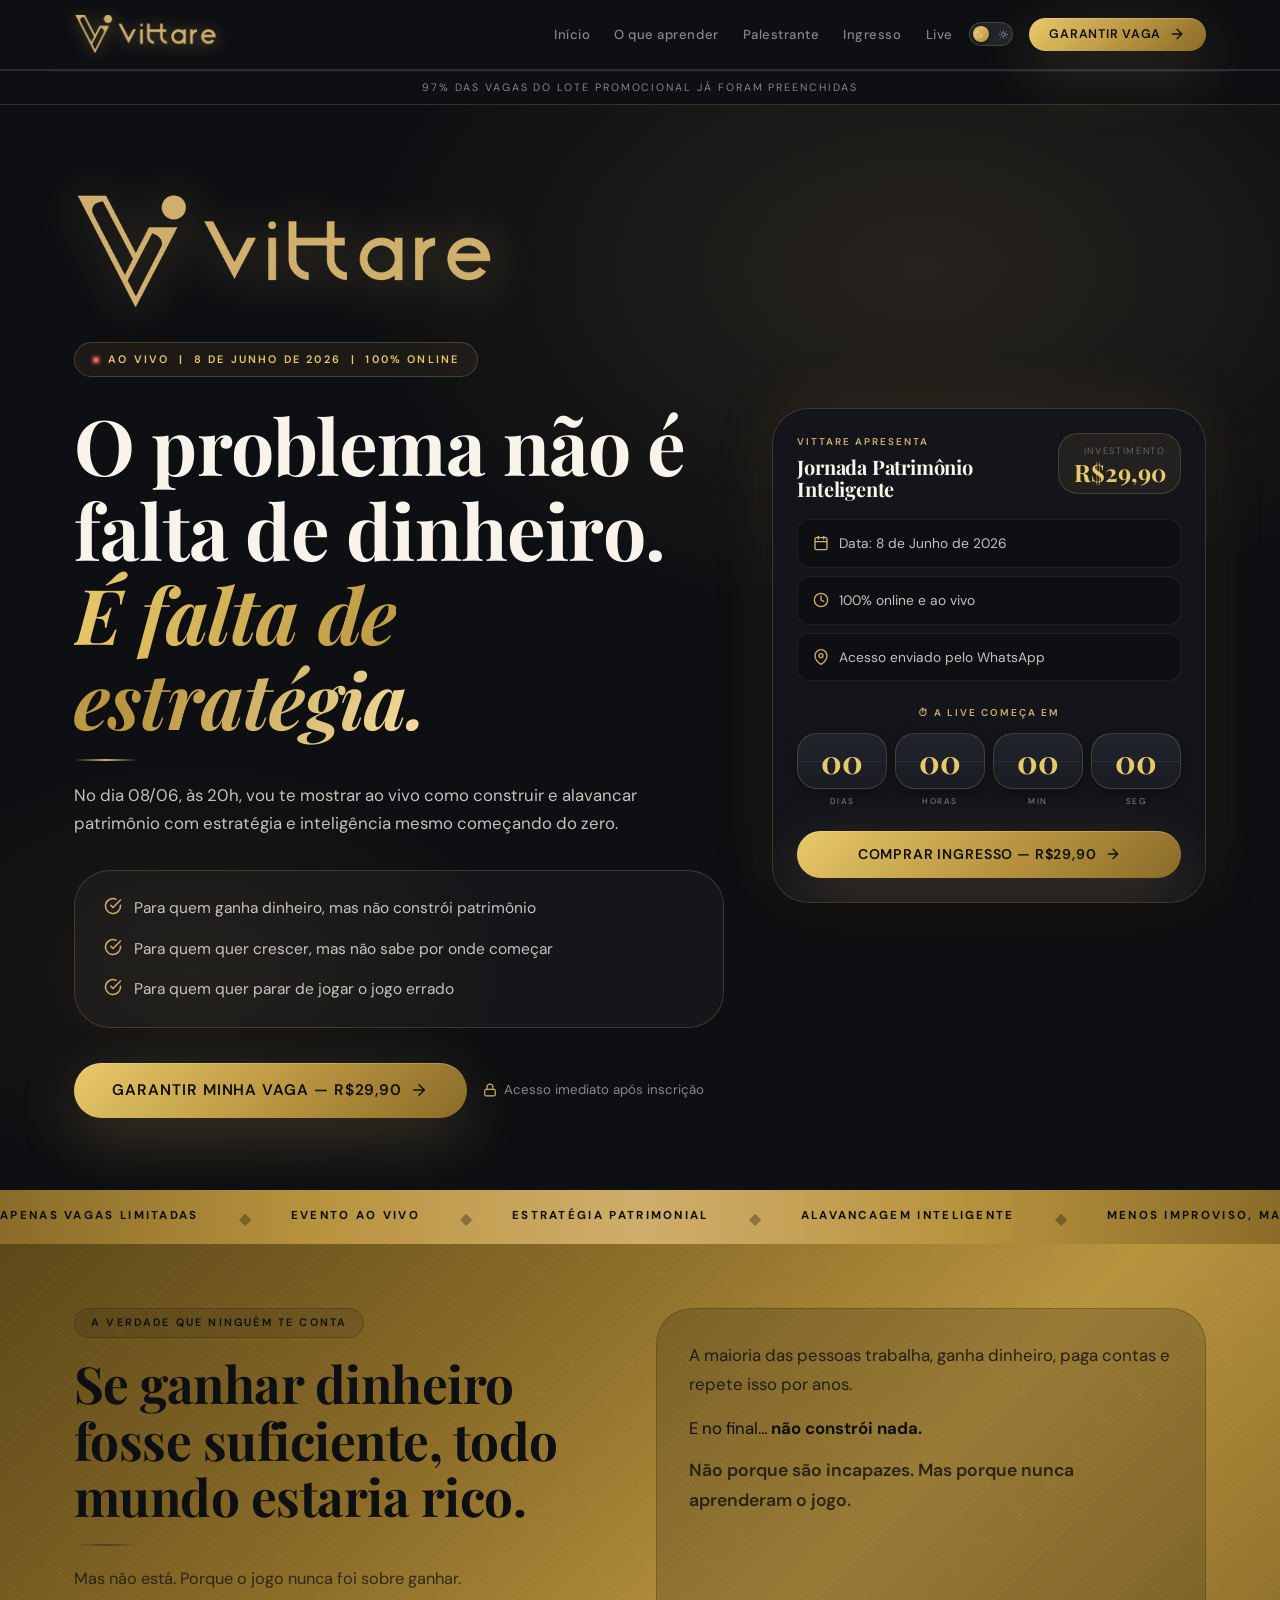
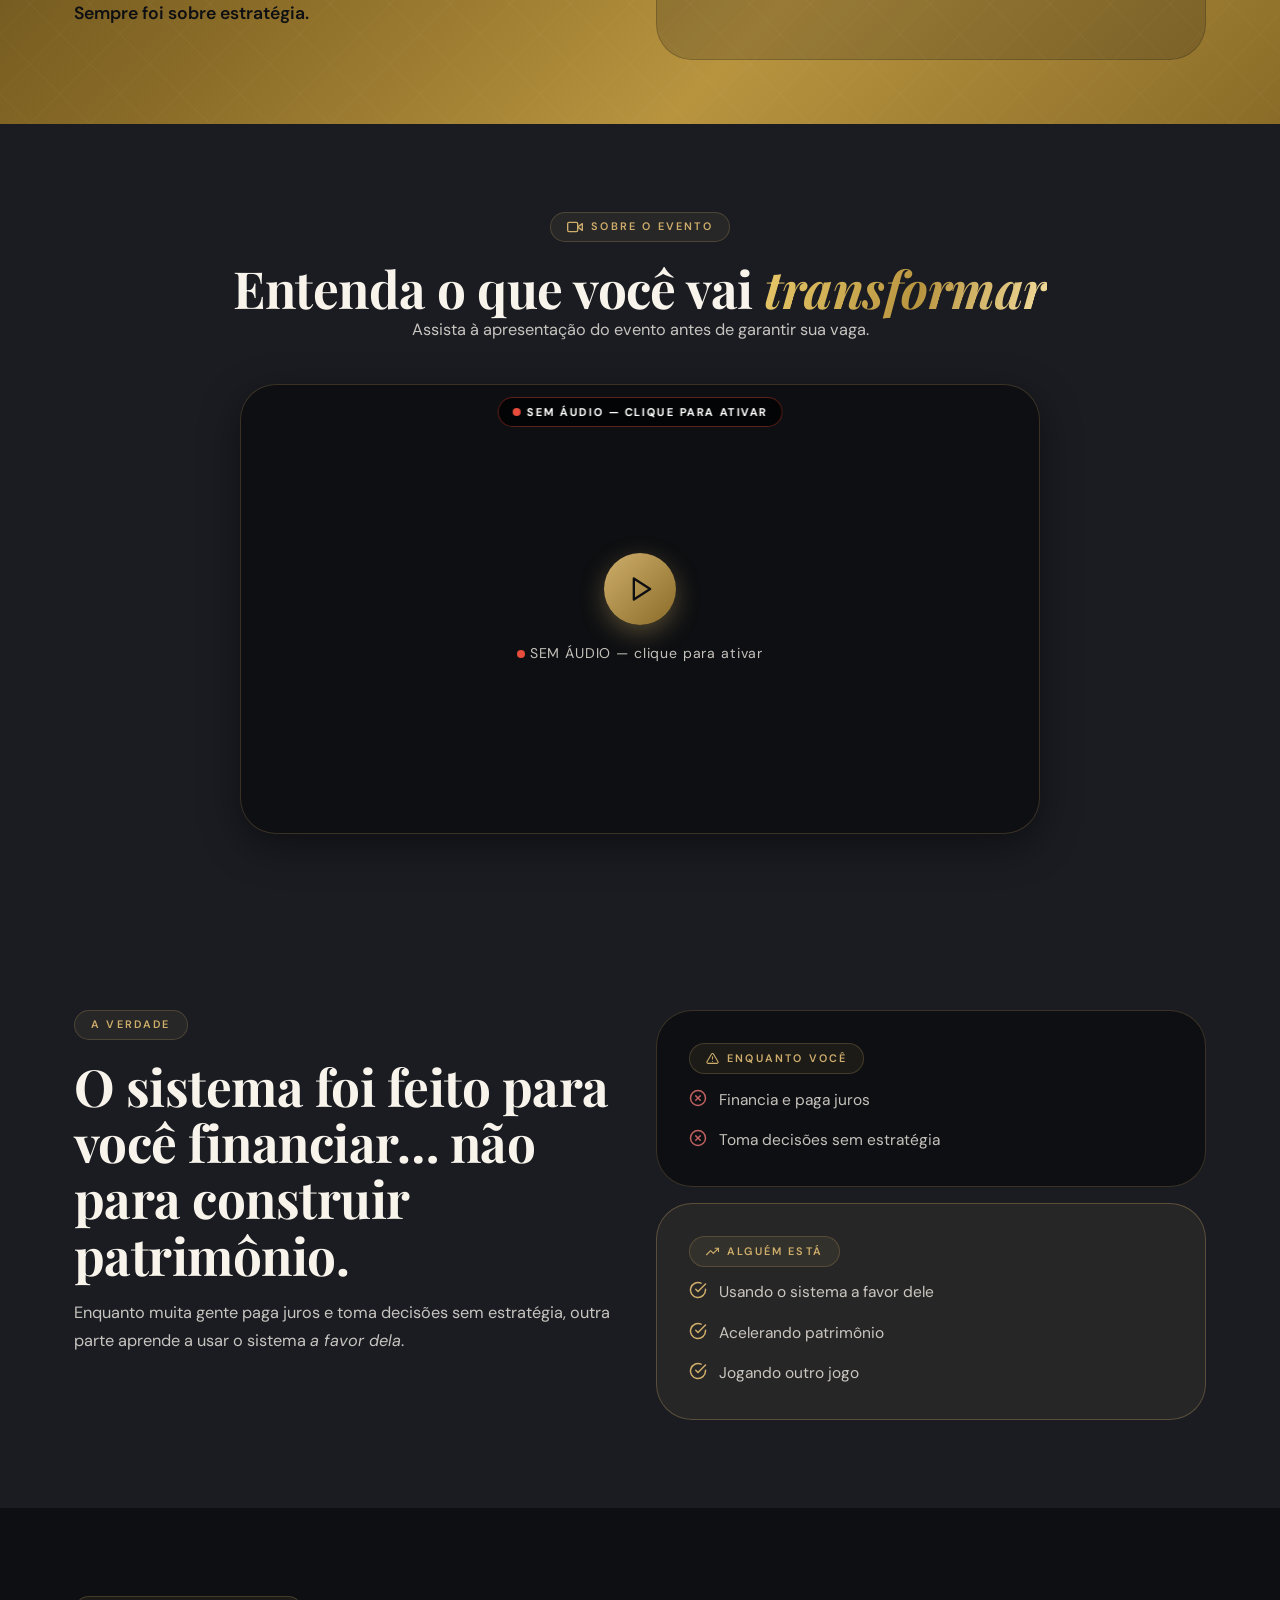
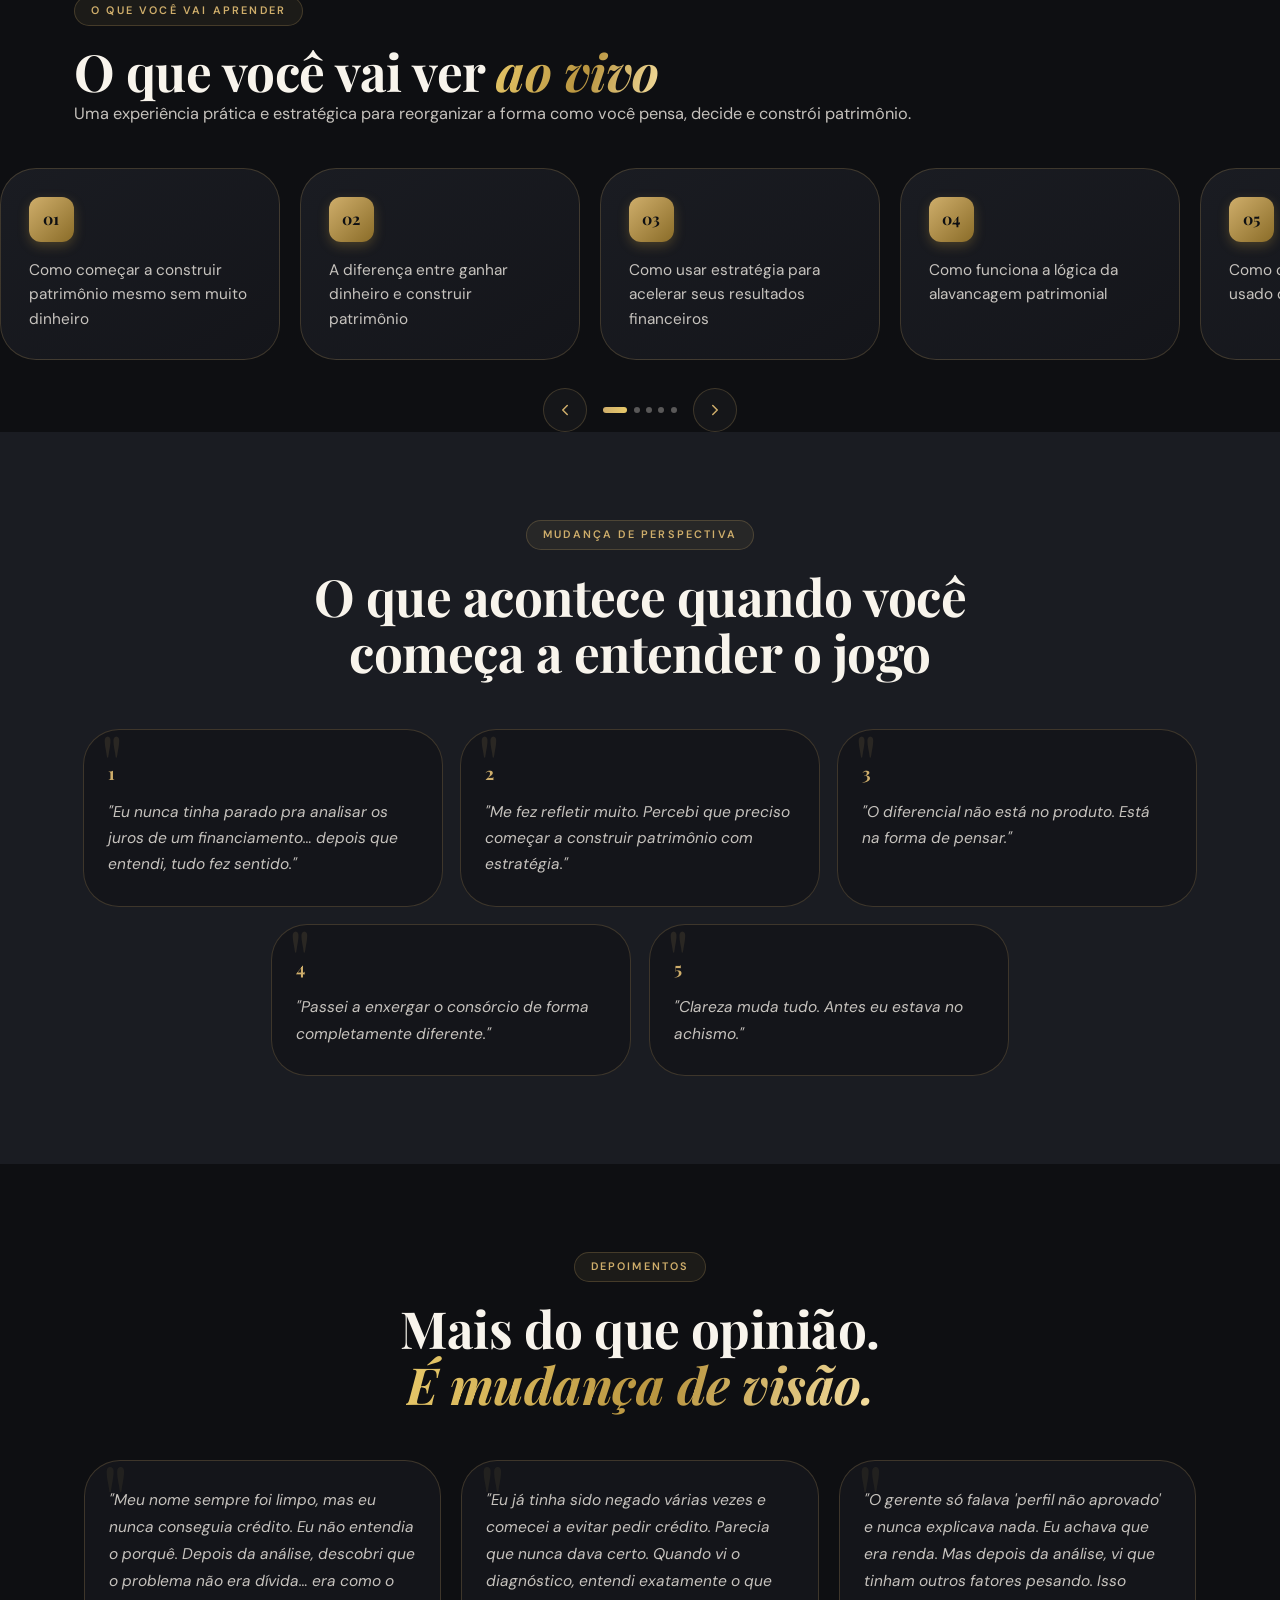
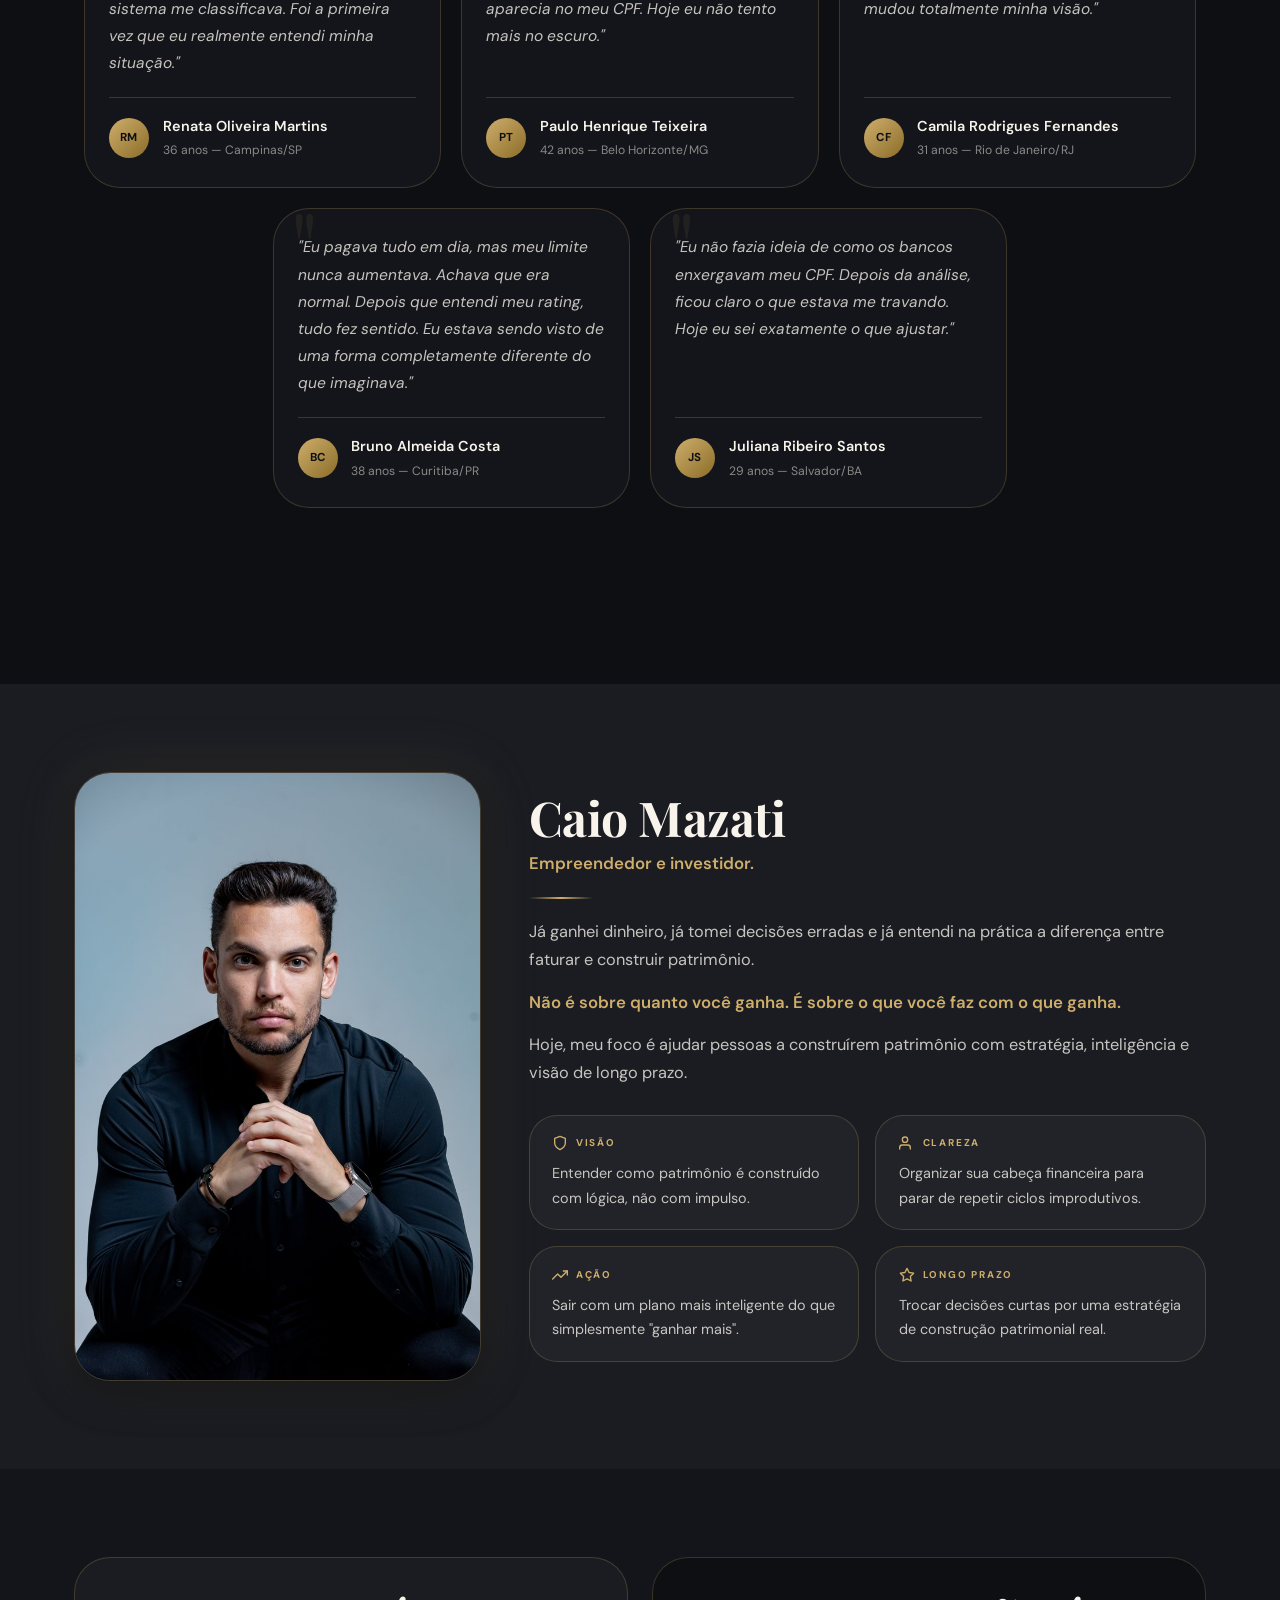
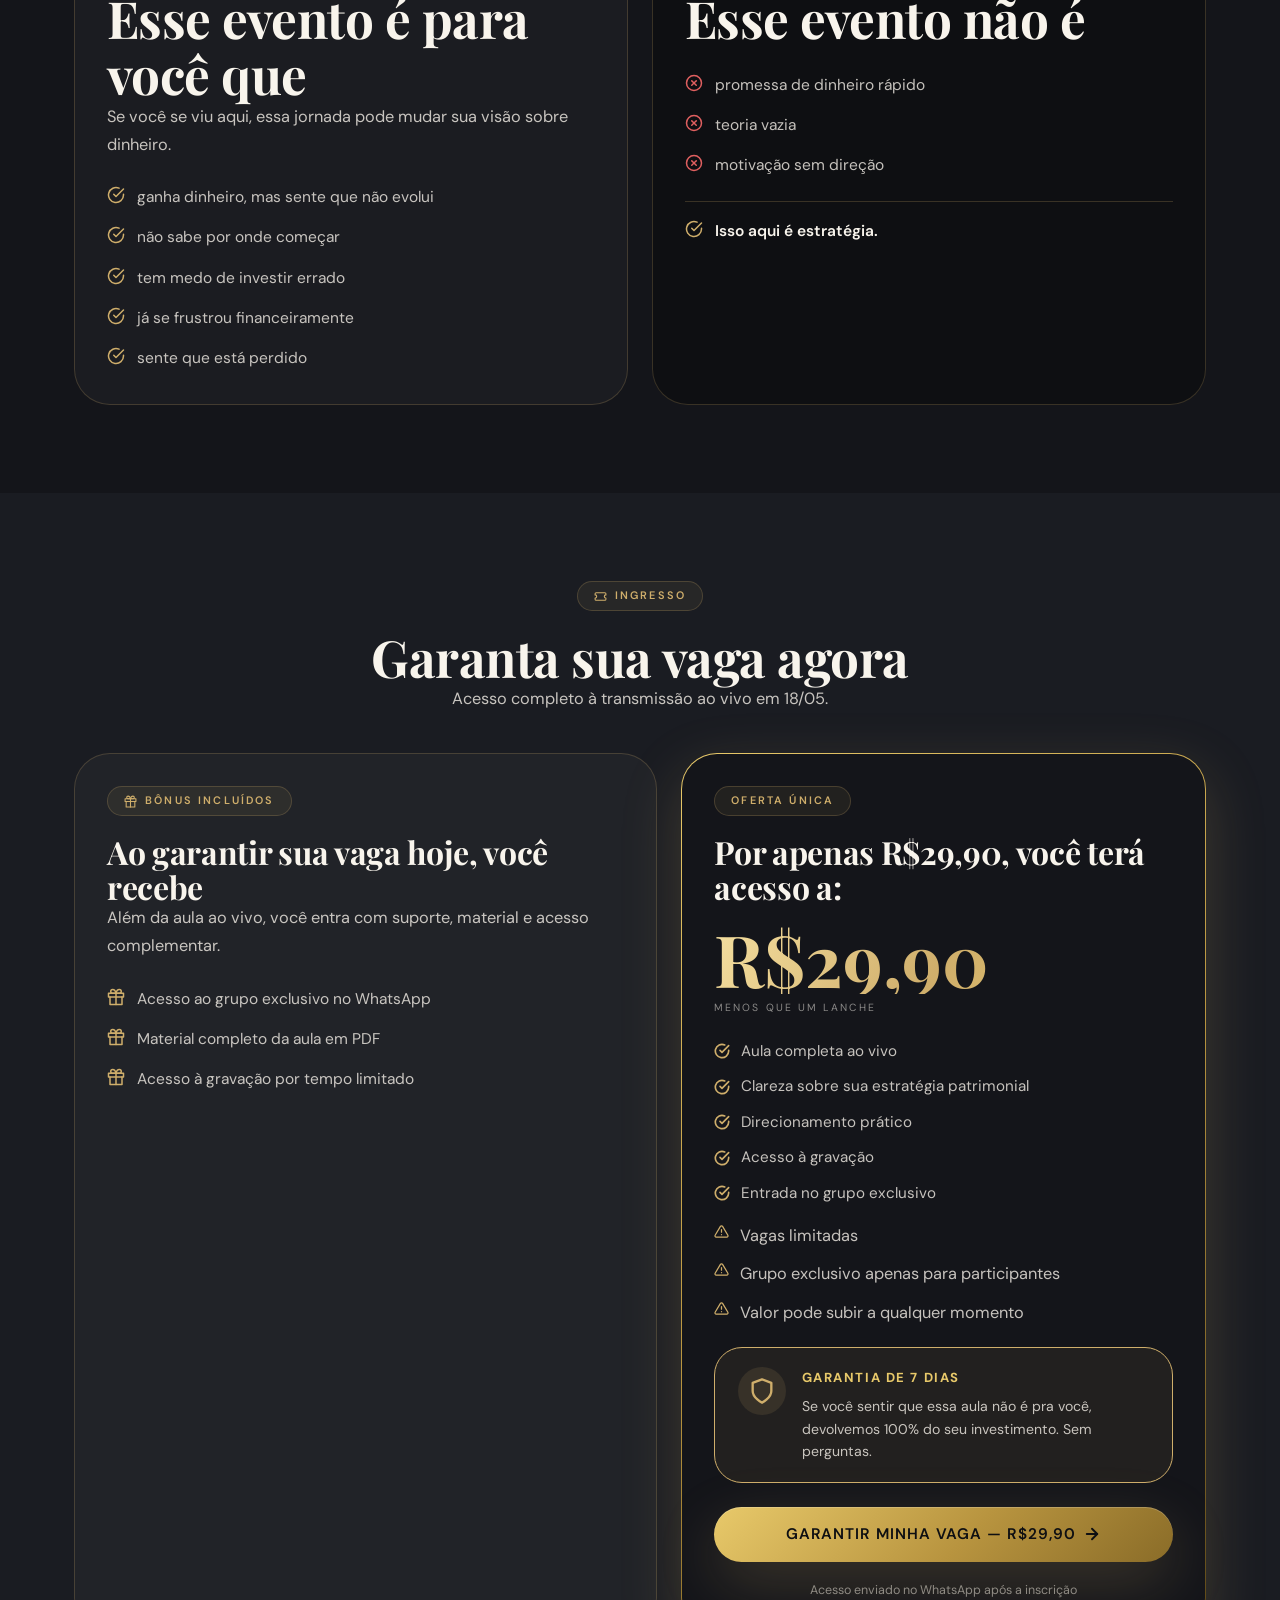
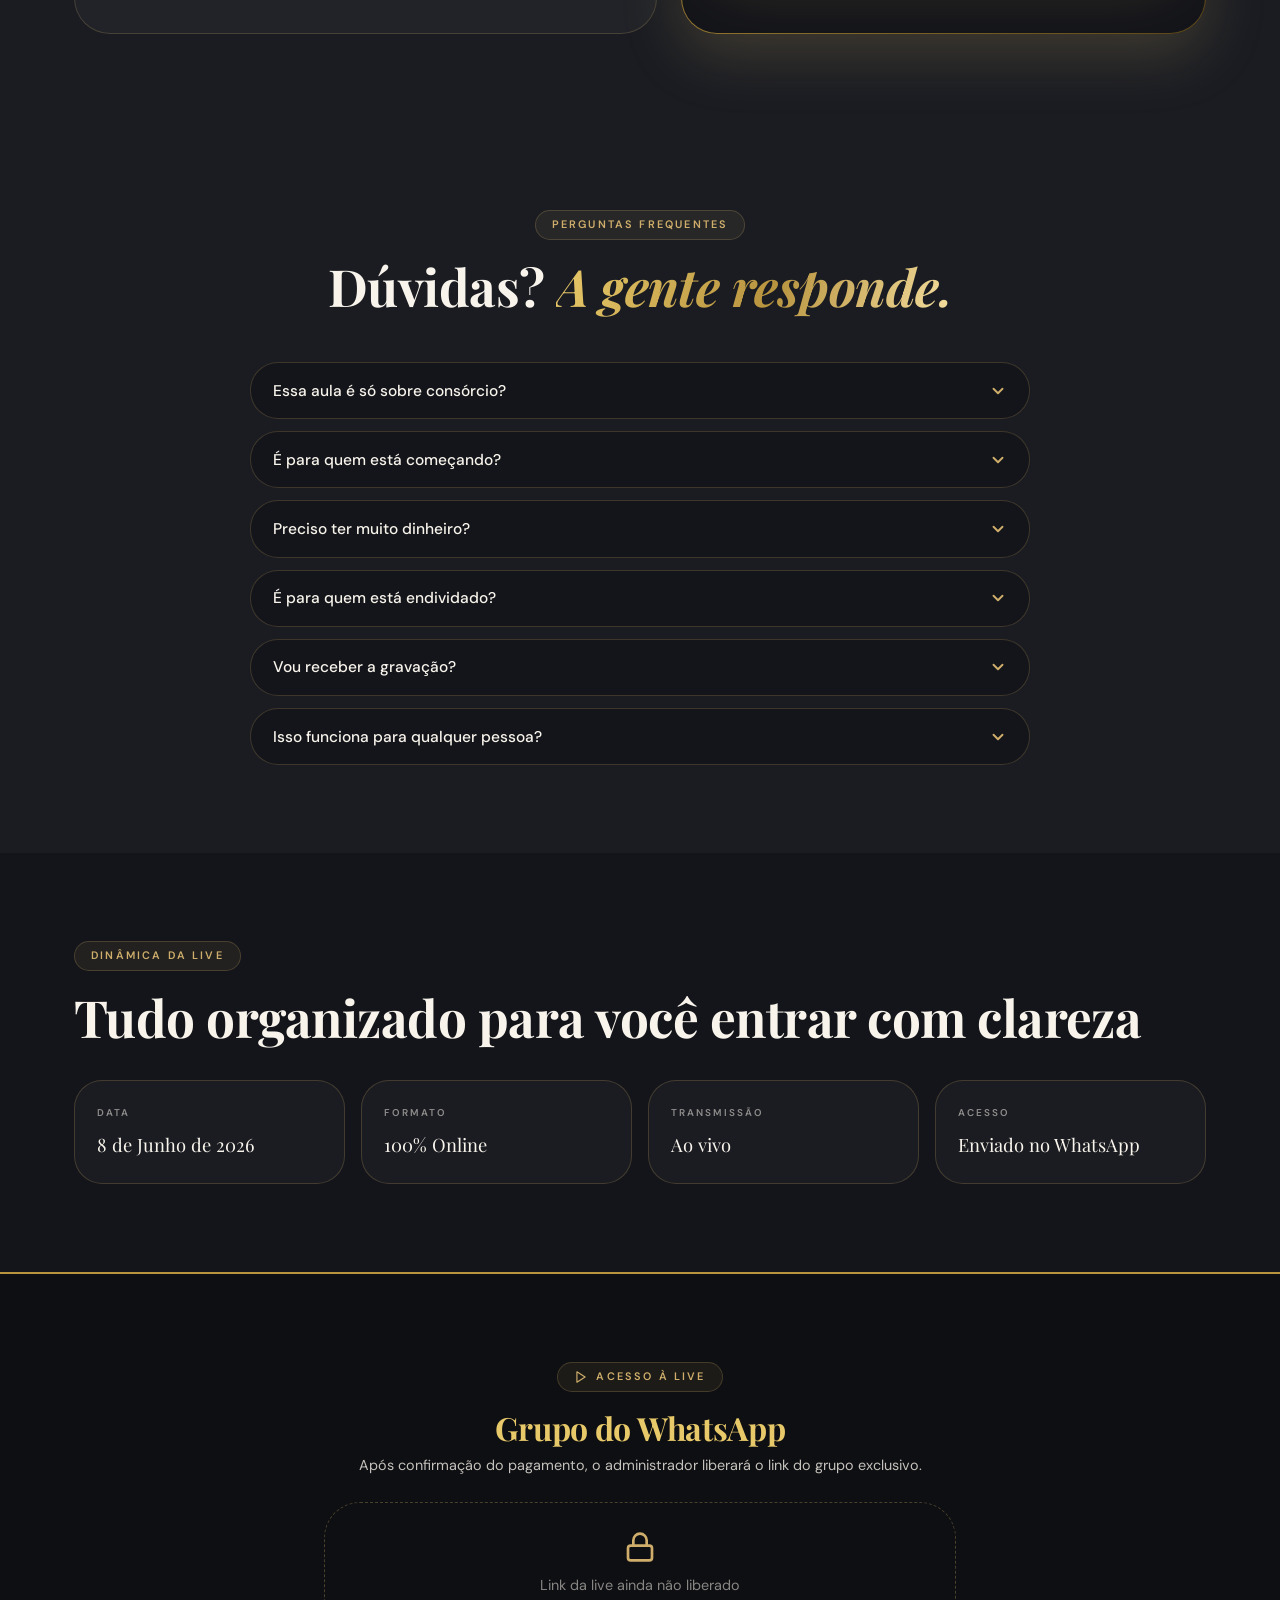
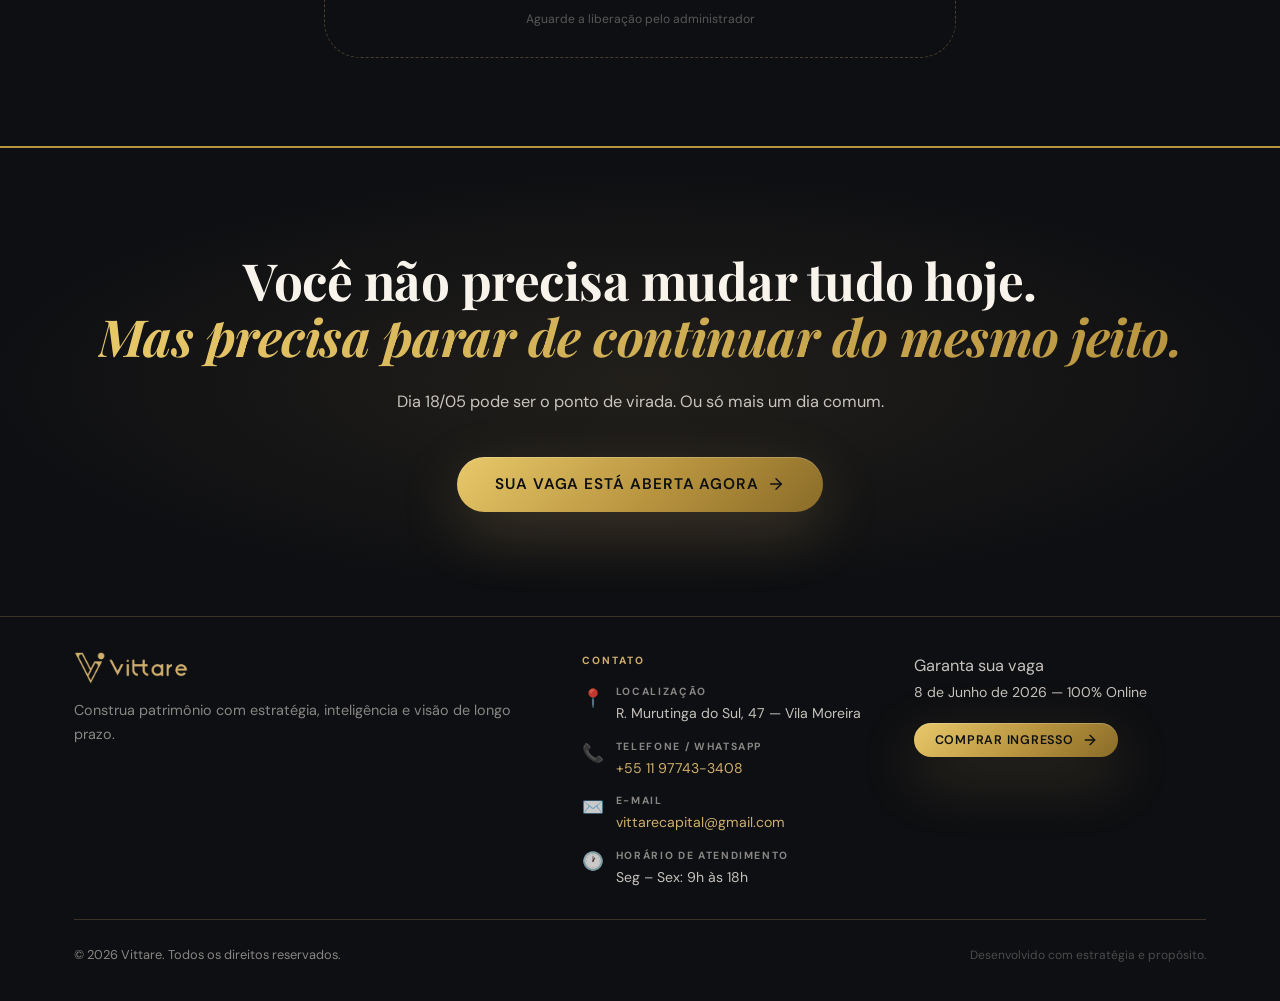
==== commit cff75efd: "Correção de data, preço e formatação de relatos v1" ====
--- a/index.html
+++ b/index.html
@@ -4,7 +4,7 @@
 <meta charset="UTF-8"/>
 <meta name="viewport" content="width=device-width,initial-scale=1.0"/>
 <title>Jornada Patrimônio Inteligente</title>
-<meta name="description" content="Aprenda ao vivo como construir e alavancar patrimônio com estratégia. 18 de Maio de 2026."/>
+<meta name="description" content="Aprenda ao vivo como construir e alavancar patrimônio com estratégia. 8 de Junho de 2026."/>
 <link rel="icon" href="[data-uri]" type="image/png"/>
 <link rel="preconnect" href="https://fonts.googleapis.com"/>
 <link rel="preconnect" href="https://fonts.gstatic.com" crossorigin/>
@@ -214,7 +214,7 @@
 
 /* ── Phrases ────────────────────────────────────────────────── */
 .phrases-section{background:var(--bg-2)}
-.phrases-grid{display:grid;gap:1.1rem;grid-template-columns:repeat(auto-fit,minmax(260px,1fr))}
+.phrases-grid{display:flex;flex-wrap:wrap;gap:1.1rem;justify-content:center}.phrases-grid .phrase-card{flex:1 1 calc(33.333% - 1.1rem);min-width:260px;max-width:calc(33.333% - 1.1rem)}
 .phrase-card{border:1px solid var(--brd-gold);border-radius:var(--r-xl);background:var(--bg-1);padding:1.75rem 1.5rem;position:relative;overflow:hidden;transition:var(--tr)}
 .phrase-card::before{content:'"';position:absolute;top:-.5rem;left:1rem;font-family:'Playfair Display',serif;font-size:5rem;color:rgba(207,174,107,.12);line-height:1;pointer-events:none}
 .phrase-card:hover{transform:translateY(-3px);box-shadow:0 12px 32px rgba(0,0,0,.3)}
@@ -223,8 +223,8 @@
 
 /* ── Testimonials (text-based) ──────────────────────────────── */
 .testimonials-section{background:var(--bg-0)}
-.testimonials-text-grid{display:grid;gap:1.25rem;grid-template-columns:repeat(auto-fit,minmax(300px,1fr))}
-@media(min-width:1024px){.testimonials-text-grid{grid-template-columns:repeat(3,1fr)}}
+.testimonials-text-grid{display:flex;flex-wrap:wrap;gap:1.25rem;justify-content:center}
+@media(min-width:1024px){.testimonials-text-grid .tcard{flex:1 1 calc(33.333% - 1.25rem);min-width:280px;max-width:calc(33.333% - 1.25rem)}}
 .tcard{border:1px solid var(--brd-gold);border-radius:var(--r-xl);background:var(--bg-1);padding:1.6rem 1.5rem;display:flex;flex-direction:column;gap:1.25rem;transition:var(--tr);position:relative;overflow:hidden}
 .tcard::before{content:'"';position:absolute;top:-.8rem;left:1rem;font-family:'Playfair Display',serif;font-size:6rem;color:rgba(207,174,107,.08);line-height:1;pointer-events:none}
 .tcard:hover{transform:translateY(-3px);box-shadow:0 16px 40px rgba(0,0,0,.35);border-color:var(--gold-300)}
@@ -388,8 +388,8 @@
   .hero-logo--dark,.hero-logo--light{max-width:85%}
   .hero__cta-row{flex-direction:column;align-items:stretch}
   .btn--lg,.btn--full{width:100%}
-  .phrases-grid{grid-template-columns:1fr}
-  .testimonials-text-grid{grid-template-columns:1fr}
+  .phrases-grid .phrase-card{flex:1 1 100%;max-width:100%}
+  .testimonials-text-grid .tcard{flex:1 1 100%;max-width:100%}
   .offer-grid{grid-template-columns:1fr}
   .countdown{gap:.3rem}
   .cd-num{font-size:1.6rem}
@@ -448,19 +448,19 @@
       </div>
       <div class="hero__badge">
         <span class="dot"></span><span>Ao Vivo</span>
-        <span class="sep">|</span><span>18 de Maio de 2026</span>
+        <span class="sep">|</span><span>8 de Junho de 2026</span>
         <span class="sep">|</span><span>100% Online</span>
       </div>
       <h1>O problema não é falta de dinheiro.<br/><em>É falta de estratégia.</em></h1>
       <div class="divider-gold"></div>
-      <p class="hero__sub">No dia 18/05, vou te mostrar ao vivo como construir e alavancar patrimônio com estratégia e inteligência mesmo começando do zero.</p>
+      <p class="hero__sub">No dia 08/06, às 20h, vou te mostrar ao vivo como construir e alavancar patrimônio com estratégia e inteligência mesmo começando do zero.</p>
       <div class="hero__bullets">
         <div class="bullet-item"><svg width="16" height="16" viewBox="0 0 24 24" fill="none" stroke="currentColor" stroke-width="2" stroke-linecap="round" stroke-linejoin="round"><path d="M22 11.08V12a10 10 0 1 1-5.93-9.14"/><polyline points="22 4 12 14.01 9 11.01"/></svg> <p>Para quem ganha dinheiro, mas não constrói patrimônio</p></div>
         <div class="bullet-item"><svg width="16" height="16" viewBox="0 0 24 24" fill="none" stroke="currentColor" stroke-width="2" stroke-linecap="round" stroke-linejoin="round"><path d="M22 11.08V12a10 10 0 1 1-5.93-9.14"/><polyline points="22 4 12 14.01 9 11.01"/></svg> <p>Para quem quer crescer, mas não sabe por onde começar</p></div>
         <div class="bullet-item"><svg width="16" height="16" viewBox="0 0 24 24" fill="none" stroke="currentColor" stroke-width="2" stroke-linecap="round" stroke-linejoin="round"><path d="M22 11.08V12a10 10 0 1 1-5.93-9.14"/><polyline points="22 4 12 14.01 9 11.01"/></svg> <p>Para quem quer parar de jogar o jogo errado</p></div>
       </div>
       <div class="hero__cta-row">
-        <button class="btn btn--primary btn--lg" onclick="checkSalesAndOpen()">GARANTIR MINHA VAGA — R$29,99 <svg width="18" height="18" viewBox="0 0 24 24" fill="none" stroke="currentColor" stroke-width="2" stroke-linecap="round" stroke-linejoin="round"><line x1="5" y1="12" x2="19" y2="12"/><polyline points="12 5 19 12 12 19"/></svg></button>
+        <button class="btn btn--primary btn--lg" onclick="checkSalesAndOpen()">GARANTIR MINHA VAGA — R$29,90 <svg width="18" height="18" viewBox="0 0 24 24" fill="none" stroke="currentColor" stroke-width="2" stroke-linecap="round" stroke-linejoin="round"><line x1="5" y1="12" x2="19" y2="12"/><polyline points="12 5 19 12 12 19"/></svg></button>
         <span class="hero__lock"><svg width="14" height="14" viewBox="0 0 24 24" fill="none" stroke="currentColor" stroke-width="2" stroke-linecap="round" stroke-linejoin="round"><rect x="3" y="11" width="18" height="11" rx="2" ry="2"/><path d="M7 11V7a5 5 0 0 1 10 0v4"/></svg> Acesso imediato após inscrição</span>
       </div>
     </div>
@@ -470,10 +470,10 @@
       <div class="event-card__body">
         <div class="event-card__header">
           <div><p class="event-card__name">Vittare apresenta</p><h3 class="event-card__title">Jornada Patrimônio Inteligente</h3></div>
-          <div class="event-card__price-box"><p class="event-card__price-lbl">Investimento</p><p class="event-card__price-val">R$29,99</p></div>
+          <div class="event-card__price-box"><p class="event-card__price-lbl">Investimento</p><p class="event-card__price-val">R$29,90</p></div>
         </div>
         <div class="event-card__details">
-          <div class="event-card__detail"><svg width="16" height="16" viewBox="0 0 24 24" fill="none" stroke="currentColor" stroke-width="2" stroke-linecap="round" stroke-linejoin="round"><rect x="3" y="4" width="18" height="18" rx="2" ry="2"/><line x1="16" y1="2" x2="16" y2="6"/><line x1="8" y1="2" x2="8" y2="6"/><line x1="3" y1="10" x2="21" y2="10"/></svg> Data: 18 de Maio de 2026</div>
+          <div class="event-card__detail"><svg width="16" height="16" viewBox="0 0 24 24" fill="none" stroke="currentColor" stroke-width="2" stroke-linecap="round" stroke-linejoin="round"><rect x="3" y="4" width="18" height="18" rx="2" ry="2"/><line x1="16" y1="2" x2="16" y2="6"/><line x1="8" y1="2" x2="8" y2="6"/><line x1="3" y1="10" x2="21" y2="10"/></svg> Data: 8 de Junho de 2026</div>
           <div class="event-card__detail"><svg width="16" height="16" viewBox="0 0 24 24" fill="none" stroke="currentColor" stroke-width="2" stroke-linecap="round" stroke-linejoin="round"><circle cx="12" cy="12" r="10"/><polyline points="12 6 12 12 16 14"/></svg> 100% online e ao vivo</div>
           <div class="event-card__detail"><svg width="16" height="16" viewBox="0 0 24 24" fill="none" stroke="currentColor" stroke-width="2" stroke-linecap="round" stroke-linejoin="round"><path d="M21 10c0 7-9 13-9 13s-9-6-9-13a9 9 0 0 1 18 0z"/><circle cx="12" cy="10" r="3"/></svg> Acesso enviado pelo WhatsApp</div>
         </div>
@@ -486,7 +486,7 @@
             <div class="cd-unit"><div class="cd-card"><span class="cd-num" id="cd-secs">00</span></div><span class="cd-lbl">Seg</span></div>
           </div>
         </div>
-        <button class="btn btn--primary btn--full" onclick="checkSalesAndOpen()">Comprar ingresso — R$29,99 <svg width="16" height="16" viewBox="0 0 24 24" fill="none" stroke="currentColor" stroke-width="2" stroke-linecap="round" stroke-linejoin="round"><line x1="5" y1="12" x2="19" y2="12"/><polyline points="12 5 19 12 12 19"/></svg></button>
+        <button class="btn btn--primary btn--full" onclick="checkSalesAndOpen()">Comprar ingresso — R$29,90 <svg width="16" height="16" viewBox="0 0 24 24" fill="none" stroke="currentColor" stroke-width="2" stroke-linecap="round" stroke-linejoin="round"><line x1="5" y1="12" x2="19" y2="12"/><polyline points="12 5 19 12 12 19"/></svg></button>
       </div>
     </div>
   </div>
@@ -782,8 +782,8 @@
       </div>
                   <div class="price-card reveal delay-2">
         <span class="eyebrow">Oferta única</span>
-        <h3>Por apenas R$29,99, você terá acesso a:</h3>
-        <div class="price-card__amount">R$29,99</div>
+        <h3>Por apenas R$29,90, você terá acesso a:</h3>
+        <div class="price-card__amount">R$29,90</div>
         <p class="price-card__sub">menos que um lanche</p>
         <div class="price-checklist">
           <div class="price-check-item"><svg width="16" height="16" viewBox="0 0 24 24" fill="none" stroke="currentColor" stroke-width="2.5" stroke-linecap="round" stroke-linejoin="round"><path d="M22 11.08V12a10 10 0 1 1-5.93-9.14"/><polyline points="22 4 12 14.01 9 11.01"/></svg><span>Aula completa ao vivo</span></div>
@@ -805,7 +805,7 @@
           </div>
         </div>
         <button class="btn btn--primary btn--full btn--lg" onclick="checkSalesAndOpen()" style="margin-top:1.5rem">
-          GARANTIR MINHA VAGA — R$29,99 <svg width="18" height="18" viewBox="0 0 24 24" fill="none" stroke="currentColor" stroke-width="2.5" stroke-linecap="round" stroke-linejoin="round"><line x1="5" y1="12" x2="19" y2="12"/><polyline points="12 5 19 12 12 19"/></svg>
+          GARANTIR MINHA VAGA — R$29,90 <svg width="18" height="18" viewBox="0 0 24 24" fill="none" stroke="currentColor" stroke-width="2.5" stroke-linecap="round" stroke-linejoin="round"><line x1="5" y1="12" x2="19" y2="12"/><polyline points="12 5 19 12 12 19"/></svg>
         </button>
         <p class="price-card__footer">Acesso enviado no WhatsApp após a inscrição</p>
       </div>
@@ -856,7 +856,7 @@
     <span class="eyebrow">Dinâmica da live</span>
     <h2>Tudo organizado para você entrar com clareza</h2>
     <div class="detail-grid">
-      <div class="detail-card"><p class="detail-card__lbl">Data</p><p class="detail-card__val">18 de Maio de 2026</p></div>
+      <div class="detail-card"><p class="detail-card__lbl">Data</p><p class="detail-card__val">8 de Junho de 2026</p></div>
       <div class="detail-card"><p class="detail-card__lbl">Formato</p><p class="detail-card__val">100% Online</p></div>
       <div class="detail-card"><p class="detail-card__lbl">Transmissão</p><p class="detail-card__val">Ao vivo</p></div>
       <div class="detail-card"><p class="detail-card__lbl">Acesso</p><p class="detail-card__val">Enviado no WhatsApp</p></div>
@@ -928,7 +928,7 @@
       </div>
       <div class="footer__cta">
         <p class="footer__nav-title">Garanta sua vaga</p>
-        <p style="font-size:.88rem;margin-bottom:1.2rem">18 de Maio de 2026 — 100% Online</p>
+        <p style="font-size:.88rem;margin-bottom:1.2rem">8 de Junho de 2026 — 100% Online</p>
         <button class="btn btn--primary btn--sm" onclick="checkSalesAndOpen()">Comprar ingresso <svg width="16" height="16" viewBox="0 0 24 24" fill="none" stroke="currentColor" stroke-width="2" stroke-linecap="round" stroke-linejoin="round"><line x1="5" y1="12" x2="19" y2="12"/><polyline points="12 5 19 12 12 19"/></svg></button>
       </div>
     </div>
@@ -951,14 +951,14 @@
     <div id="modal-choice">
       <span class="eyebrow" style="display:inline-block;margin-bottom:.75rem">Garantir vaga</span>
       <h3>Jornada Patrimônio Inteligente</h3>
-      <div class="price-display">R$29,99</div>
+      <div class="price-display">R$29,90</div>
       <p style="font-size:.9rem;margin-bottom:1.5rem">Como você deseja prosseguir?</p>
       <div style="display:grid;gap:.85rem">
         <button class="modal-choice-btn" onclick="goToBuy()">
           <div class="modal-choice-btn__icon"><svg width="22" height="22" viewBox="0 0 24 24" fill="none" stroke="currentColor" stroke-width="2" stroke-linecap="round" stroke-linejoin="round"><path d="M2 9a3 3 0 0 1 0 6v2a2 2 0 0 0 2 2h16a2 2 0 0 0 2-2v-2a3 3 0 0 1 0-6V7a2 2 0 0 0-2-2H4a2 2 0 0 0-2 2z"/></svg></div>
           <div>
             <p class="modal-choice-btn__title">Comprar ingresso</p>
-            <p class="modal-choice-btn__desc">Adquira sua vaga por R$29,99 e garanta acesso à live</p>
+            <p class="modal-choice-btn__desc">Adquira sua vaga por R$29,90 e garanta acesso à live</p>
           </div>
           <svg width="16" height="16" viewBox="0 0 24 24" fill="none" stroke="currentColor" stroke-width="2" stroke-linecap="round" stroke-linejoin="round"><line x1="5" y1="12" x2="19" y2="12"/><polyline points="12 5 19 12 12 19"/></svg>
         </button>
@@ -978,7 +978,7 @@
       <button class="modal-back-btn" onclick="backToChoice()">← Voltar</button>
       <span class="eyebrow" style="display:inline-block;margin-bottom:.75rem"><svg width="13" height="13" viewBox="0 0 24 24" fill="none" stroke="currentColor" stroke-width="2" stroke-linecap="round" stroke-linejoin="round"><path d="M2 9a3 3 0 0 1 0 6v2a2 2 0 0 0 2 2h16a2 2 0 0 0 2-2v-2a3 3 0 0 1 0-6V7a2 2 0 0 0-2-2H4a2 2 0 0 0-2 2z"/></svg> Comprar ingresso</span>
       <h3>Quase lá!</h3>
-      <div class="price-display">R$29,99</div>
+      <div class="price-display">R$29,90</div>
       <p style="font-size:.92rem;margin-bottom:1.5rem">Você será redirecionado para a página segura de pagamento para concluir sua compra.</p>
       <div class="modal-buy-box">
         <div class="modal-buy-box__item"><svg width="16" height="16" viewBox="0 0 24 24" fill="none" stroke="currentColor" stroke-width="2" stroke-linecap="round" stroke-linejoin="round"><path d="M22 11.08V12a10 10 0 1 1-5.93-9.14"/><polyline points="22 4 12 14.01 9 11.01"/></svg><span>Acesso à live ao vivo — 18/05</span></div>
@@ -1072,7 +1072,7 @@
 const ADMIN_PASSWORD = 'vittare2026';
 const KEY_LINK   = 'vt_live_link';
 const KEY_STATUS = 'vt_live_status';
-const LIVE_DATE = new Date('2026-05-18T20:00:00-03:00');
+const LIVE_DATE = new Date('2026-06-08T20:00:00-03:00');
 
 document.addEventListener('DOMContentLoaded', () => {
   applyTheme(localStorage.getItem('vt_theme') || 'dark');
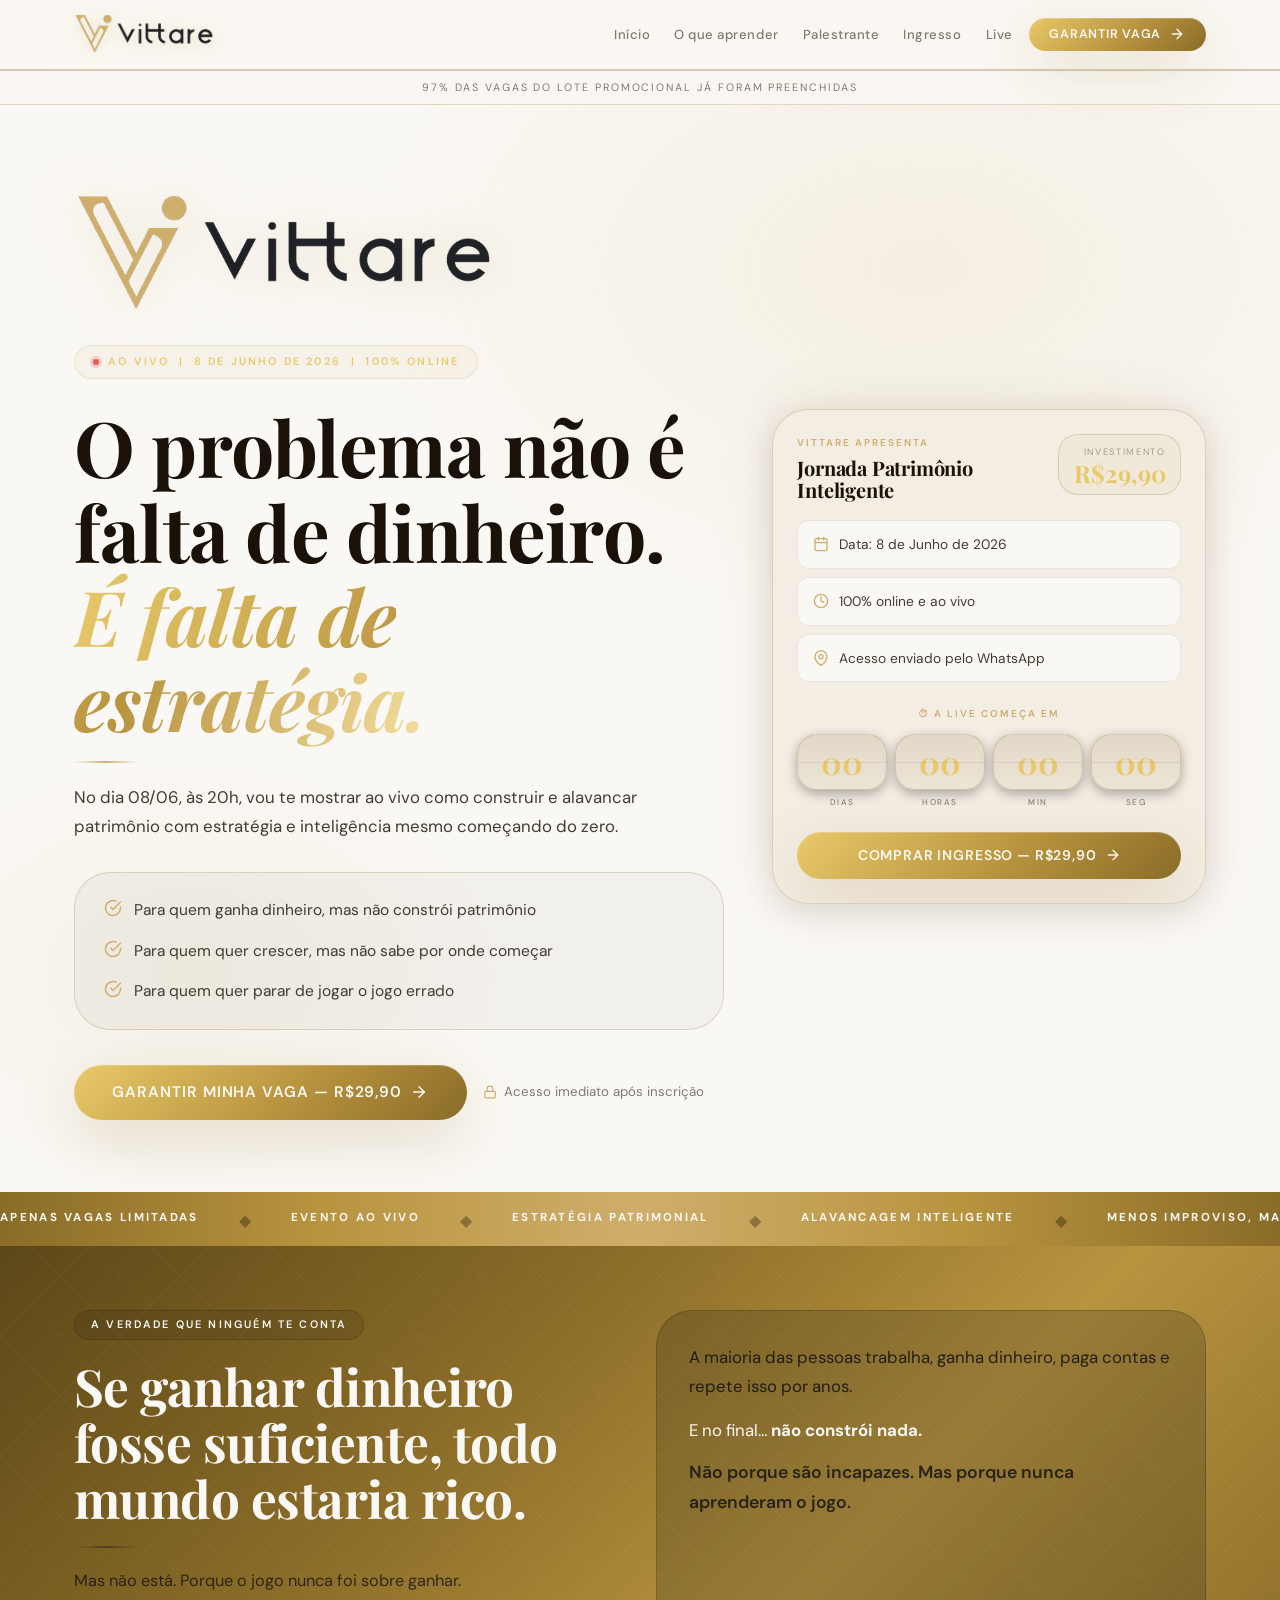
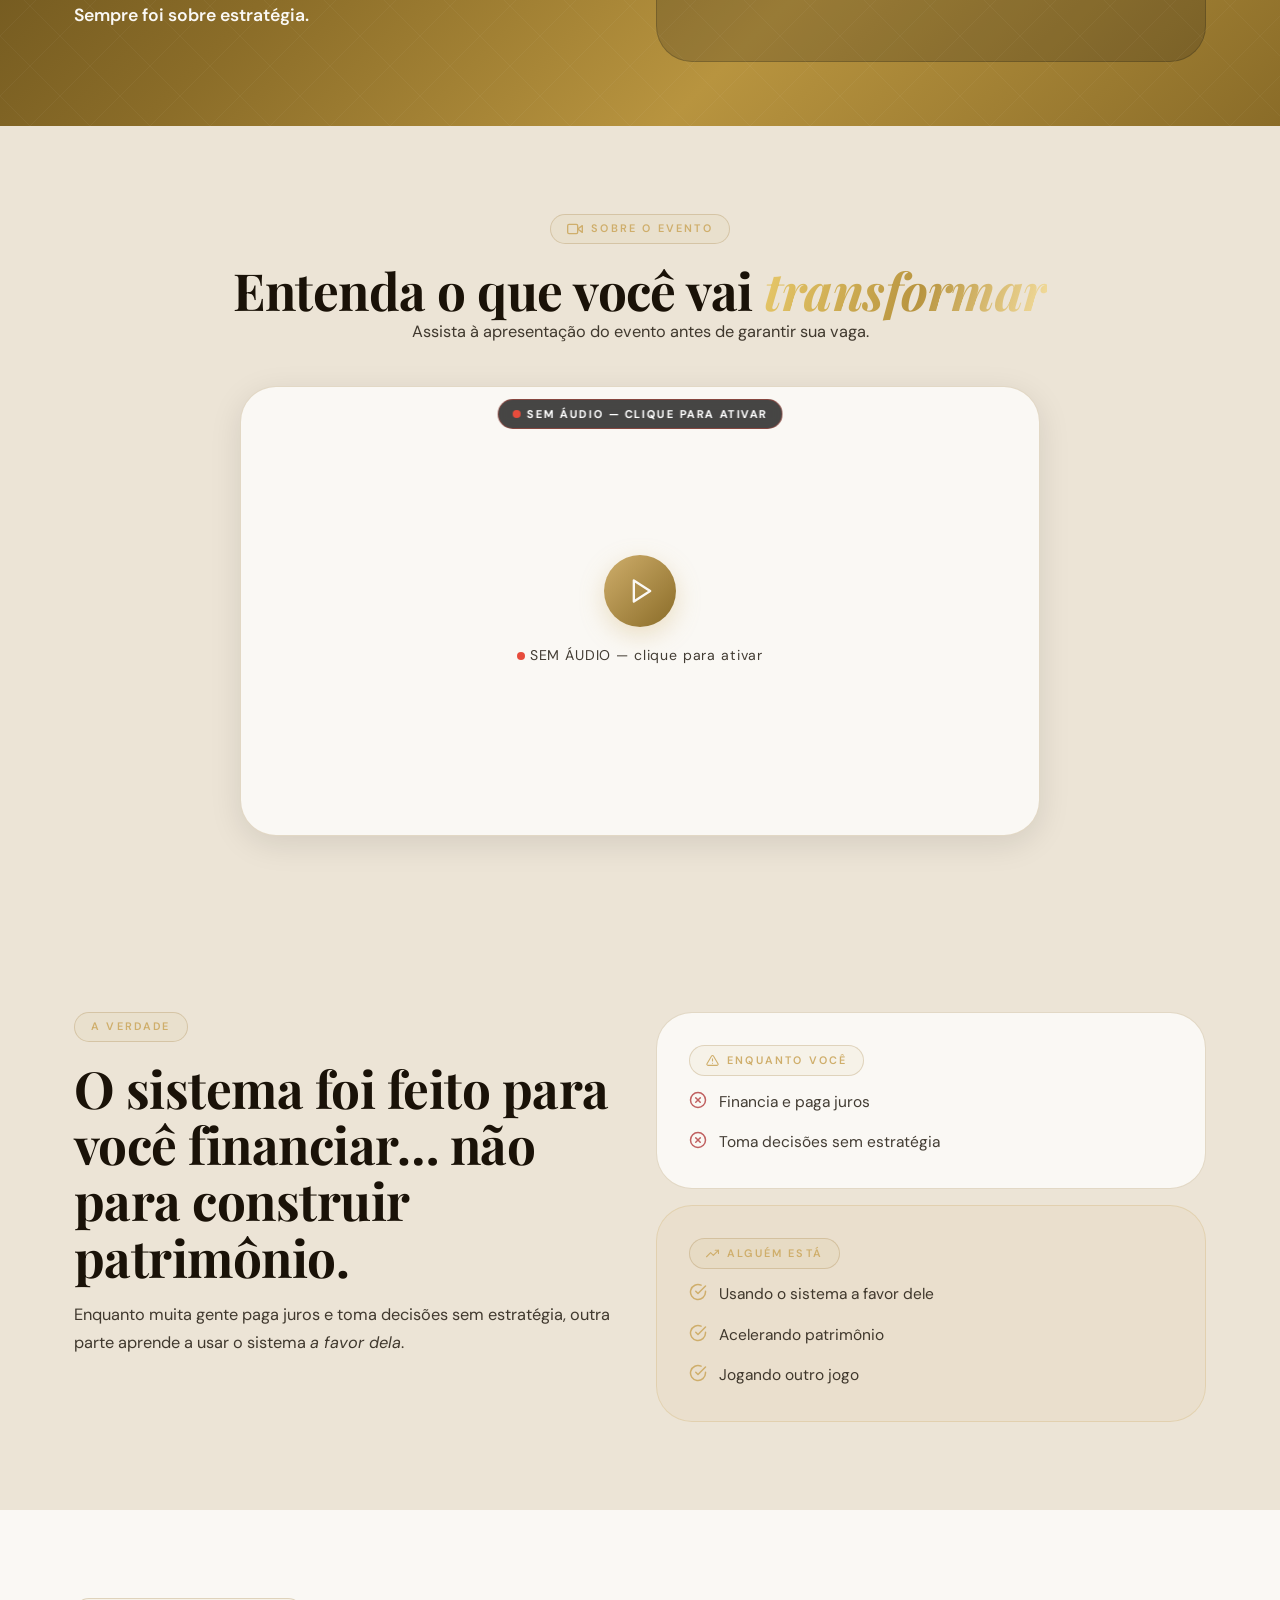
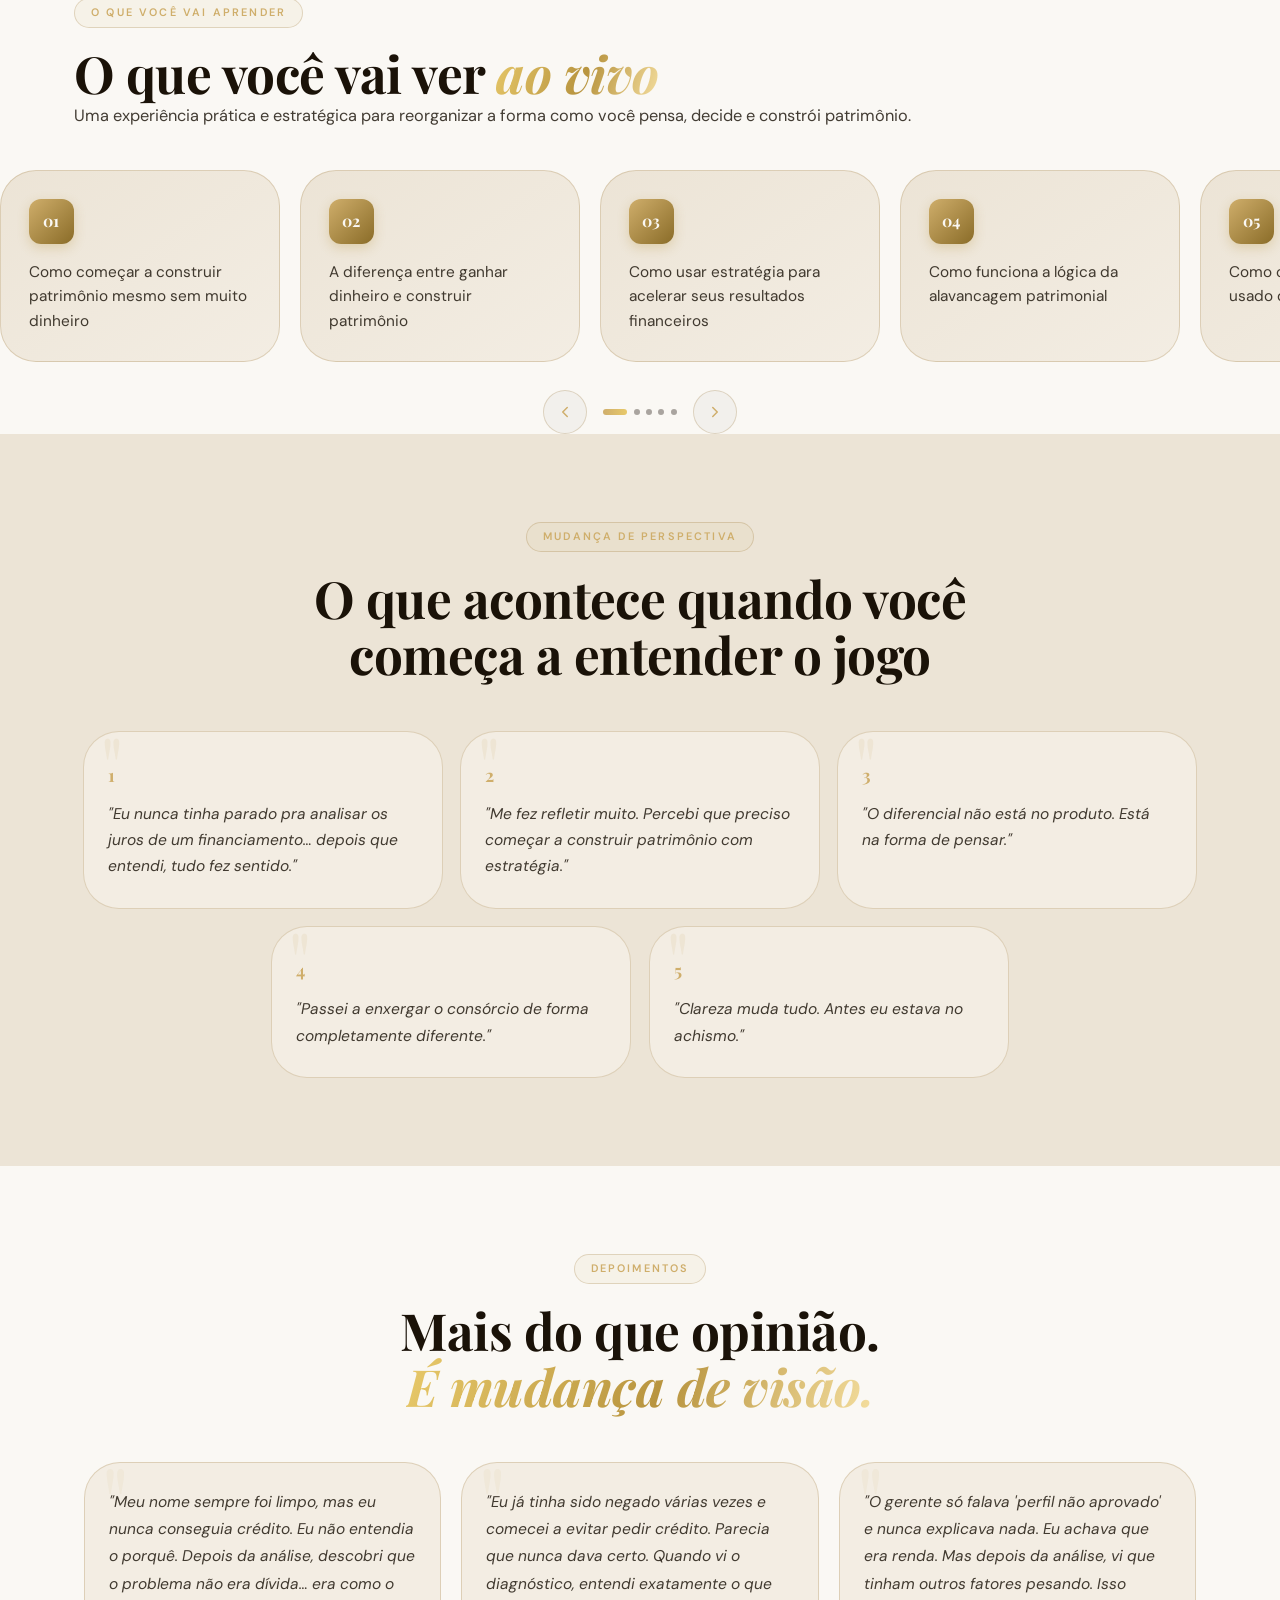
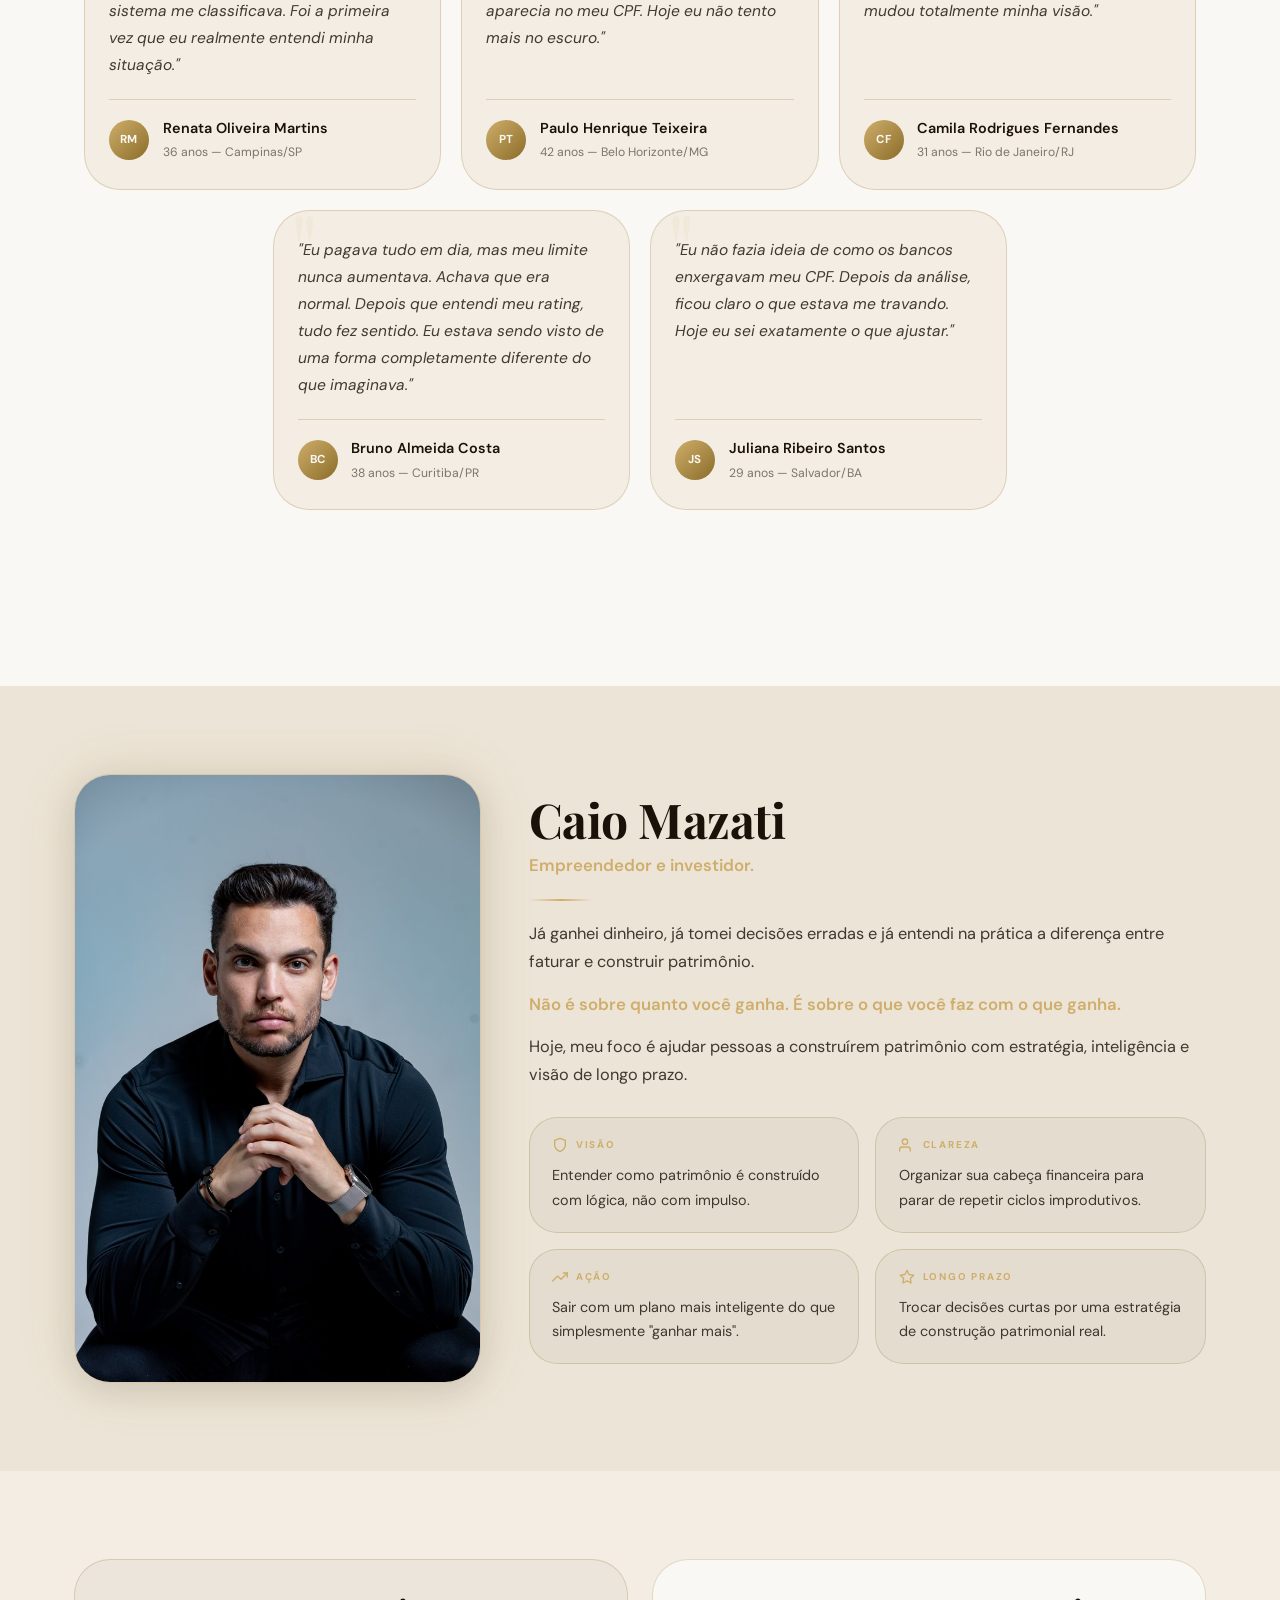
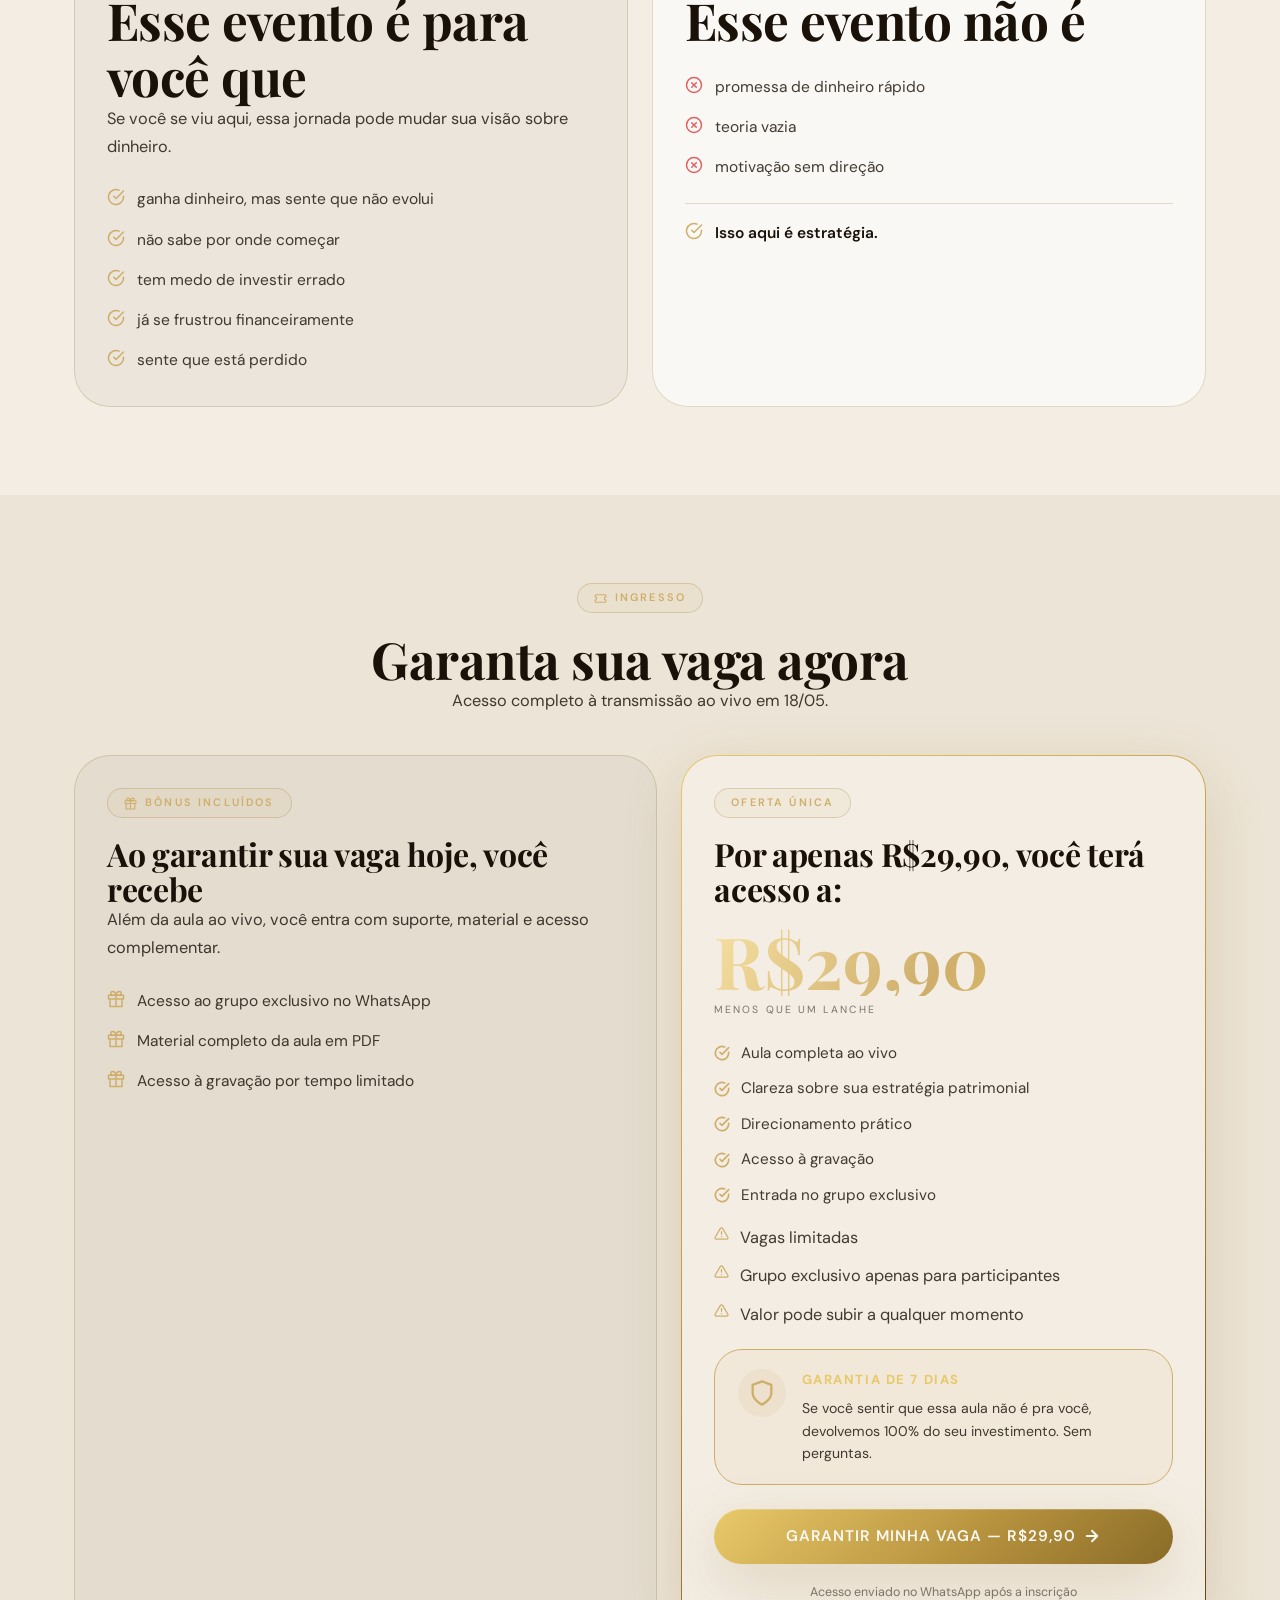
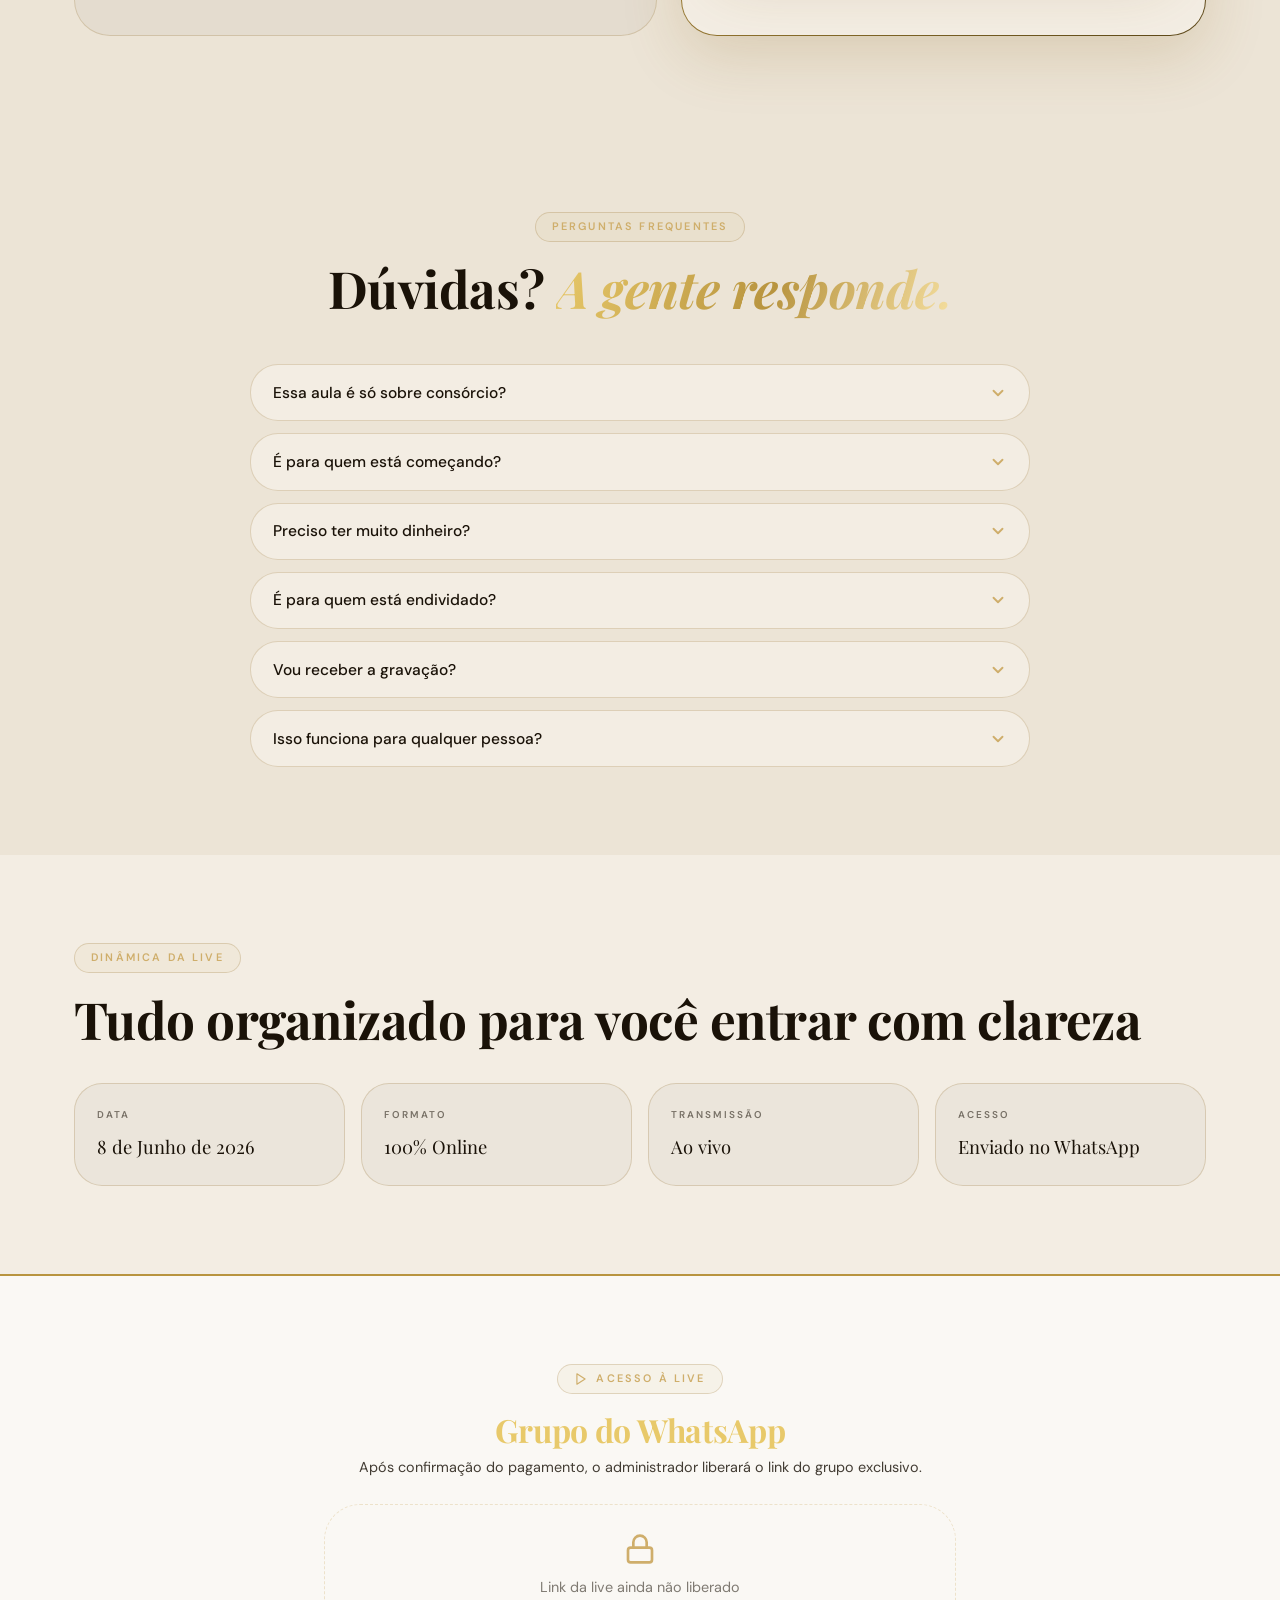
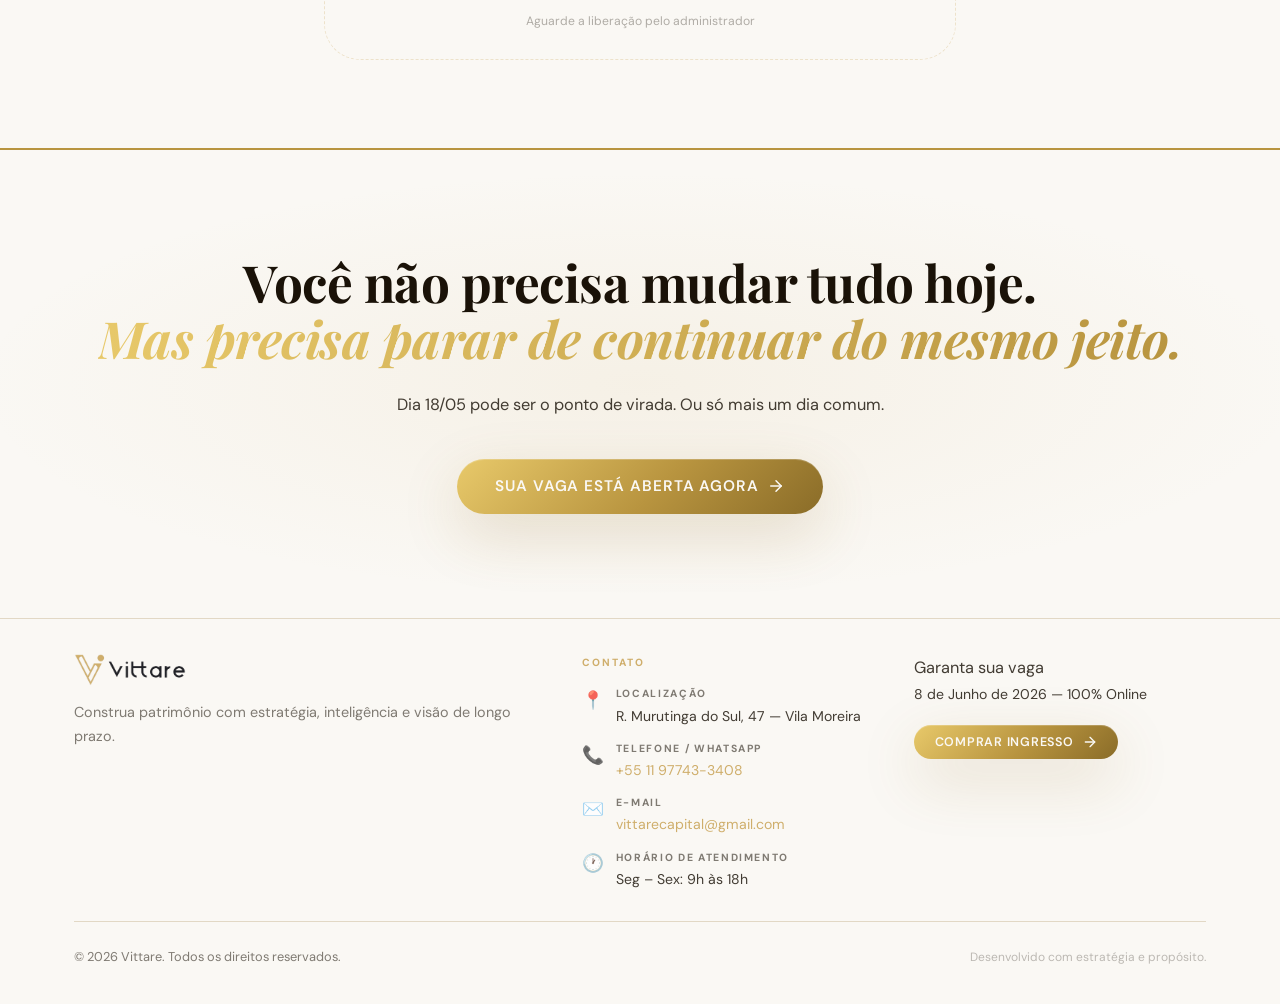
==== commit 1e0ebd50: "Apenas modo claro fixo" ====
--- a/index.html
+++ b/index.html
@@ -1,5 +1,5 @@
 <!DOCTYPE html>
-<html lang="pt-BR" data-theme="dark">
+<html lang="pt-BR" data-theme="light">
 <head>
 <meta charset="UTF-8"/>
 <meta name="viewport" content="width=device-width,initial-scale=1.0"/>
@@ -23,24 +23,16 @@
 :root{
   --gold-100:#fdf3dc;--gold-200:#f5dfa0;--gold-300:#e8c96a;--gold-400:#cfae6b;
   --gold-500:#b8943f;--gold-600:#8a6c28;--gold-700:#5c4718;
-  --bg-0:#0e0f12;--bg-1:#14151a;--bg-2:#1a1c22;--bg-3:#22242c;--bg-4:#2a2d38;
-  --text-h:#f8f4ec;--text-b:rgba(248,244,236,.78);--text-m:rgba(248,244,236,.52);--text-s:rgba(248,244,236,.32);
-  --brd-gold:rgba(207,174,107,.22);--brd-sub:rgba(255,255,255,.07);
-  --sh-gold:0 20px 60px rgba(207,174,107,.22);--sh-card:0 12px 40px rgba(0,0,0,.45);--sh-glow:0 0 60px rgba(207,174,107,.15);
-  --surf-a:rgba(255,255,255,.03);--surf-b:rgba(255,255,255,.055);
-  --btn-text:#0e0f12;--input-bg:rgba(255,255,255,.05);--overlay:rgba(0,0,0,.75);
+  --bg-0:#faf8f4;--bg-1:#f3ede3;--bg-2:#ece4d6;--bg-3:#e2d8c8;--bg-4:#d6cab6;
+  --text-h:#1a1208;--text-b:rgba(26,18,8,.82);--text-m:rgba(26,18,8,.55);--text-s:rgba(26,18,8,.36);
+  --brd-gold:rgba(140,100,30,.22);--brd-sub:rgba(0,0,0,.08);
+  --sh-gold:0 20px 60px rgba(140,100,30,.18);--sh-card:0 8px 32px rgba(0,0,0,.1);--sh-glow:0 0 60px rgba(140,100,30,.12);
+  --surf-a:rgba(0,0,0,.03);--surf-b:rgba(0,0,0,.055);
+  --btn-text:#faf8f4;--input-bg:rgba(0,0,0,.05);--overlay:rgba(0,0,0,.6);
   --tr:all .22s cubic-bezier(.4,0,.2,1);
   --r-sm:.75rem;--r-md:1.25rem;--r-lg:1.75rem;--r-xl:2.25rem;--r-full:999px;
 }
-[data-theme="light"]{
-  --bg-0:#faf8f4;--bg-1:#f4f0e8;--bg-2:#ede8da;--bg-3:#e5dfc9;--bg-4:#d9d1b8;
-  --text-h:#1a1409;--text-b:rgba(26,20,9,.78);--text-m:rgba(26,20,9,.55);--text-s:rgba(26,20,9,.35);
-  --brd-gold:rgba(140,100,30,.28);--brd-sub:rgba(0,0,0,.08);
-  --sh-gold:0 20px 60px rgba(140,100,30,.18);--sh-card:0 8px 32px rgba(0,0,0,.1);--sh-glow:0 0 60px rgba(140,100,30,.12);
-  --surf-a:rgba(0,0,0,.03);--surf-b:rgba(0,0,0,.055);
-  --btn-text:#faf8f4;--input-bg:rgba(0,0,0,.04);--overlay:rgba(0,0,0,.6);
-  --gold-400:#a0782c;--gold-300:#c49840;--brd-gold:rgba(140,100,30,.25);
-}
+
 
 /* ── Typography ─────────────────────────────────────────────── */
 h1,h2,h3,h4{font-family:'Playfair Display',Georgia,serif;color:var(--text-h);line-height:1.1;letter-spacing:-.01em}
@@ -59,21 +51,21 @@
 @media(min-width:1024px){.break-grid{grid-template-columns:1fr 1fr}}
 
 /* ── Logo switching ─────────────────────────────────────────── */
-.logo--dark{display:block}
-.logo--light{display:none}
-[data-theme="light"] .logo--dark{display:none}
-[data-theme="light"] .logo--light{display:block}
+.logo--dark{display:none}
+.logo--light{display:block}
+
+
 
 /* ── Theme Toggle ───────────────────────────────────────────── */
-.theme-toggle{display:flex;align-items:center;justify-content:center;width:44px;height:24px;border-radius:var(--r-full);border:1.5px solid var(--brd-gold);background:var(--bg-3);cursor:pointer;position:relative;transition:var(--tr);flex-shrink:0}
-.theme-toggle::after{content:'';position:absolute;left:3px;width:16px;height:16px;border-radius:50%;background:linear-gradient(135deg,var(--gold-300),var(--gold-500));transition:transform .3s cubic-bezier(.4,0,.2,1);box-shadow:0 2px 6px rgba(0,0,0,.3)}
-[data-theme="light"] .theme-toggle::after{transform:translateX(20px);background:linear-gradient(135deg,var(--gold-500),var(--gold-700))}
-.theme-toggle__icons{display:flex;align-items:center;justify-content:space-between;width:100%;padding:0 4px;position:relative;z-index:1;pointer-events:none}
-.theme-toggle__icons svg{width:9px;height:9px;color:var(--text-m)}
+
+
+
+
+
 
 /* ── Navbar ─────────────────────────────────────────────────── */
-.navbar{position:sticky;top:0;z-index:100;background:rgba(14,15,18,.88);backdrop-filter:blur(20px) saturate(1.4);border-bottom:1px solid var(--brd-gold);transition:background .35s ease}
-[data-theme="light"] .navbar{background:rgba(250,248,244,.9)}
+.navbar{position:sticky;top:0;z-index:100;background:rgba(250,248,244,.92);backdrop-filter:blur(20px) saturate(1.4);border-bottom:1px solid var(--brd-gold);transition:background .35s ease}
+
 .navbar__inner{display:flex;align-items:center;justify-content:space-between;gap:1rem;padding:.9rem 1.5rem;max-width:1180px;margin:0 auto}
 .navbar__logo-wrap{display:flex;align-items:center;gap:.9rem}
 .navbar__logo{height:40px;width:auto;filter:drop-shadow(0 2px 8px rgba(207,174,107,.45));transition:filter .3s ease}
@@ -82,7 +74,7 @@
 .navbar__links{display:flex;align-items:center;gap:1.5rem}
 .navbar__links a{font-size:.82rem;font-weight:500;color:var(--text-m);letter-spacing:.04em;transition:color .2s ease;white-space:nowrap}
 .navbar__links a:hover{color:var(--gold-300)}
-@media(max-width:900px){.navbar__links{display:none}.navbar__links.open{display:flex;flex-direction:column;align-items:flex-start;position:absolute;top:100%;left:0;right:0;background:rgba(14,15,18,.97);backdrop-filter:blur(20px);border-bottom:1px solid var(--brd-gold);padding:1.2rem 1.5rem;gap:1rem;z-index:200}}
+@media(max-width:900px){.navbar__links{display:none}.navbar__links.open{display:flex;flex-direction:column;align-items:flex-start;position:absolute;top:100%;left:0;right:0;background:rgba(250,248,244,.98);backdrop-filter:blur(20px);border-bottom:1px solid var(--brd-gold);padding:1.2rem 1.5rem;gap:1rem;z-index:200}}
 .mob-menu-btn{display:none;background:none;border:none;color:var(--text-b);cursor:pointer;padding:.3rem}
 @media(max-width:900px){.mob-menu-btn{display:flex}}
 .navbar__progress-bar{height:2px;width:100%;background:var(--bg-4)}
@@ -112,10 +104,10 @@
 @media(min-width:1024px){.hero .container{grid-template-columns:1.2fr .8fr;align-items:center}}
 .hero__logo-hero{margin-bottom:2rem}
 .hero-logo--dark,.hero-logo--light{max-width:min(420px,90%);height:auto;filter:drop-shadow(0 4px 24px rgba(207,174,107,.35))}
-.hero-logo--dark{display:block}
-.hero-logo--light{display:none}
-[data-theme="light"] .hero-logo--dark{display:none}
-[data-theme="light"] .hero-logo--light{display:block}
+.hero-logo--dark{display:none}
+.hero-logo--light{display:block}
+
+
 .hero__badge{display:inline-flex;flex-wrap:wrap;align-items:center;gap:.6rem;padding:.45rem 1.1rem;border-radius:var(--r-full);border:1px solid rgba(207,174,107,.25);background:rgba(207,174,107,.07);margin-bottom:1.6rem;font-size:.68rem;font-weight:600;letter-spacing:.2em;text-transform:uppercase;color:var(--gold-300)}
 .hero__badge .dot{width:6px;height:6px;border-radius:50%;background:#e05c5c;box-shadow:0 0 0 3px rgba(224,92,92,.25);animation:pulse-dot 1.8s ease infinite}
 @keyframes pulse-dot{0%,100%{box-shadow:0 0 0 3px rgba(224,92,92,.25)}50%{box-shadow:0 0 0 6px rgba(224,92,92,.1)}}
@@ -422,12 +414,6 @@
         <a href="#oferta">Ingresso</a>
         <a href="#live">Live</a>
       </nav>
-      <button class="theme-toggle" id="themeToggle" aria-label="Alternar tema">
-        <div class="theme-toggle__icons">
-          <svg viewBox="0 0 24 24" fill="none" stroke="currentColor" stroke-width="2" stroke-linecap="round" stroke-linejoin="round"><path d="M21 12.79A9 9 0 1 1 11.21 3 7 7 0 0 0 21 12.79z"/></svg>
-          <svg viewBox="0 0 24 24" fill="none" stroke="currentColor" stroke-width="2" stroke-linecap="round" stroke-linejoin="round"><circle cx="12" cy="12" r="5"/><line x1="12" y1="1" x2="12" y2="3"/><line x1="12" y1="21" x2="12" y2="23"/><line x1="4.22" y1="4.22" x2="5.64" y2="5.64"/><line x1="18.36" y1="18.36" x2="19.78" y2="19.78"/><line x1="1" y1="12" x2="3" y2="12"/><line x1="21" y1="12" x2="23" y2="12"/><line x1="4.22" y1="19.78" x2="5.64" y2="18.36"/><line x1="18.36" y1="5.64" x2="19.78" y2="4.22"/></svg>
-        </div>
-      </button>
       <button class="btn btn--primary btn--sm" onclick="checkSalesAndOpen()">Garantir vaga <svg width="16" height="16" viewBox="0 0 24 24" fill="none" stroke="currentColor" stroke-width="2" stroke-linecap="round" stroke-linejoin="round"><line x1="5" y1="12" x2="19" y2="12"/><polyline points="12 5 19 12 12 19"/></svg></button>
       <button class="mob-menu-btn" id="mobMenuBtn" aria-label="Menu"><svg width="20" height="20" viewBox="0 0 24 24" fill="none" stroke="currentColor" stroke-width="2" stroke-linecap="round" stroke-linejoin="round"><line x1="3" y1="12" x2="21" y2="12"/><line x1="3" y1="6" x2="21" y2="6"/><line x1="3" y1="18" x2="21" y2="18"/></svg></button>
     </div>
@@ -1075,7 +1061,7 @@
 const LIVE_DATE = new Date('2026-06-08T20:00:00-03:00');
 
 document.addEventListener('DOMContentLoaded', () => {
-  applyTheme(localStorage.getItem('vt_theme') || 'dark');
+  applyTheme('light');
   startCountdown();
   revealOnScroll();
   buildCarousel();
@@ -1084,11 +1070,8 @@
 });
 
 // THEME
-document.getElementById('themeToggle').addEventListener('click', () => {
-  const next = document.documentElement.dataset.theme === 'dark' ? 'light' : 'dark';
-  applyTheme(next); localStorage.setItem('vt_theme', next);
-});
-function applyTheme(t) { document.documentElement.dataset.theme = t; }
+
+function applyTheme(t) { document.documentElement.dataset.theme = 'light'; }
 
 // MOBILE MENU
 document.getElementById('mobMenuBtn').addEventListener('click', () => {
